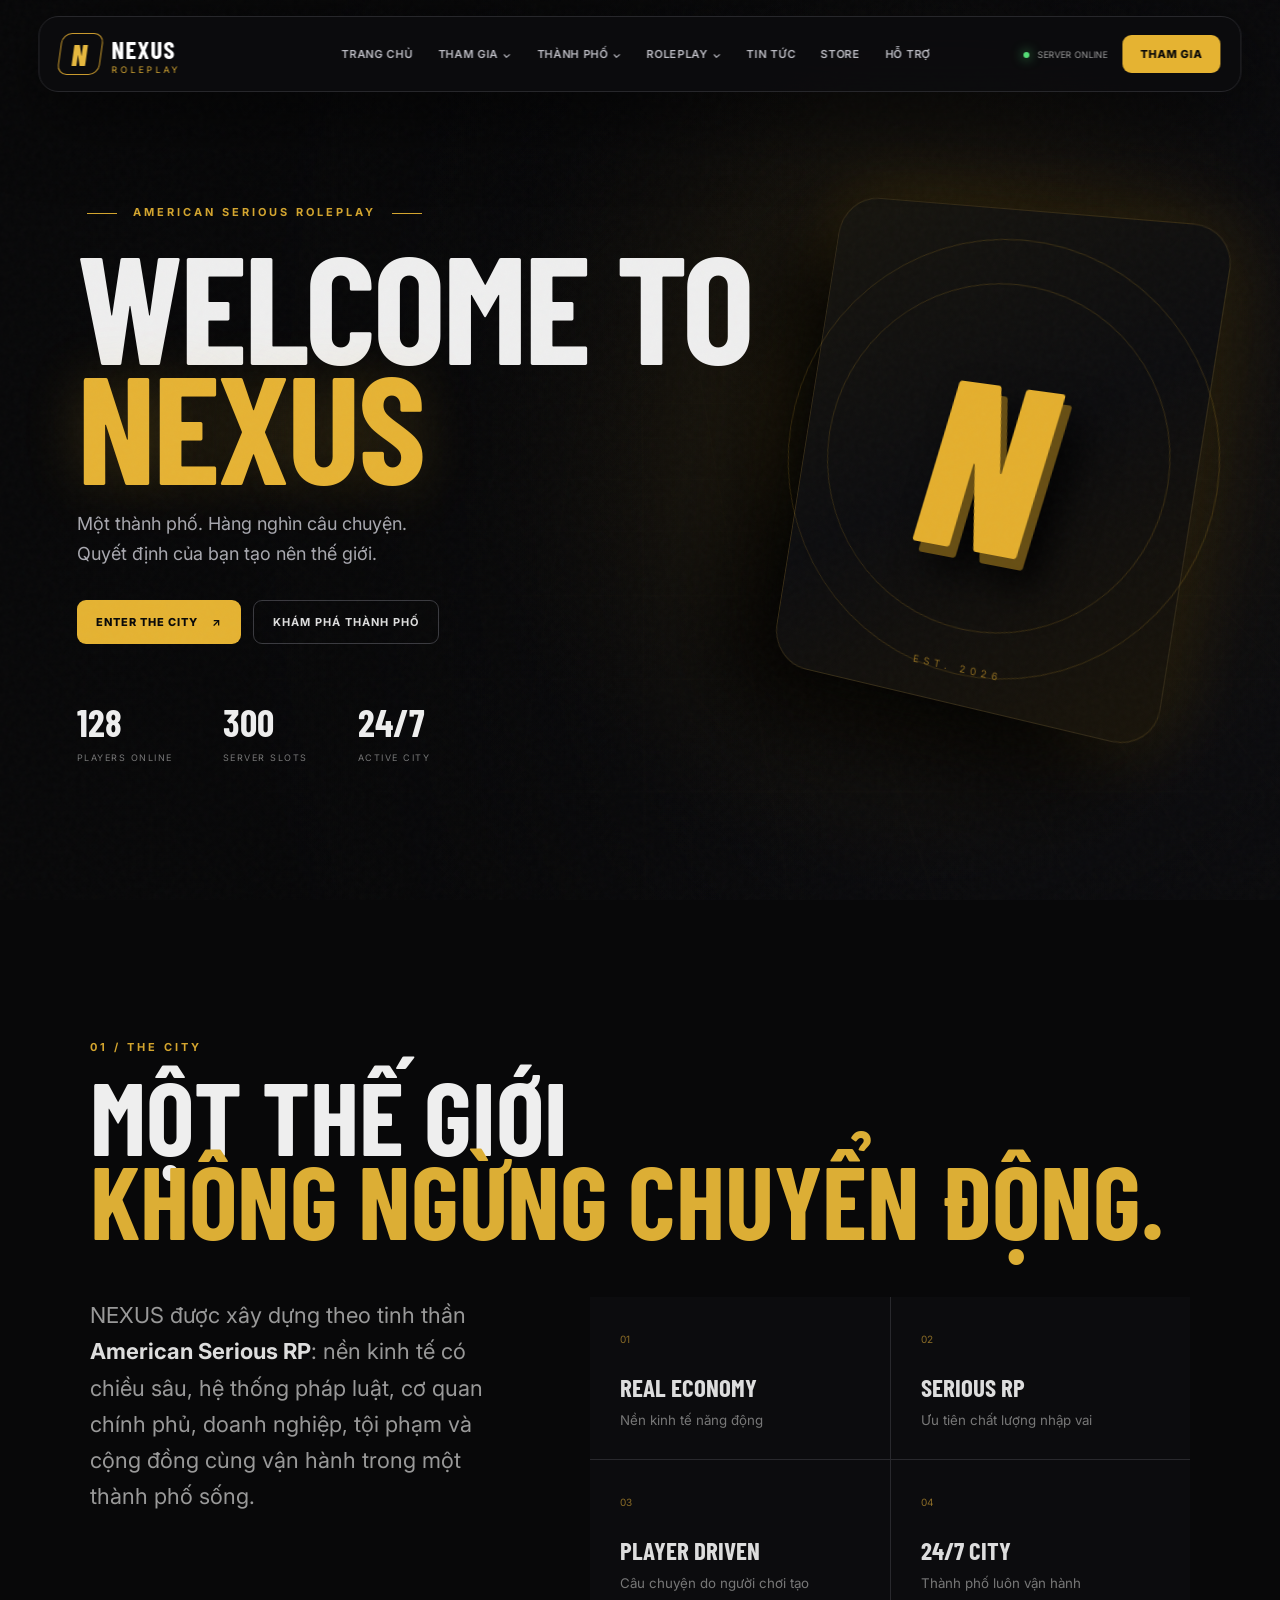
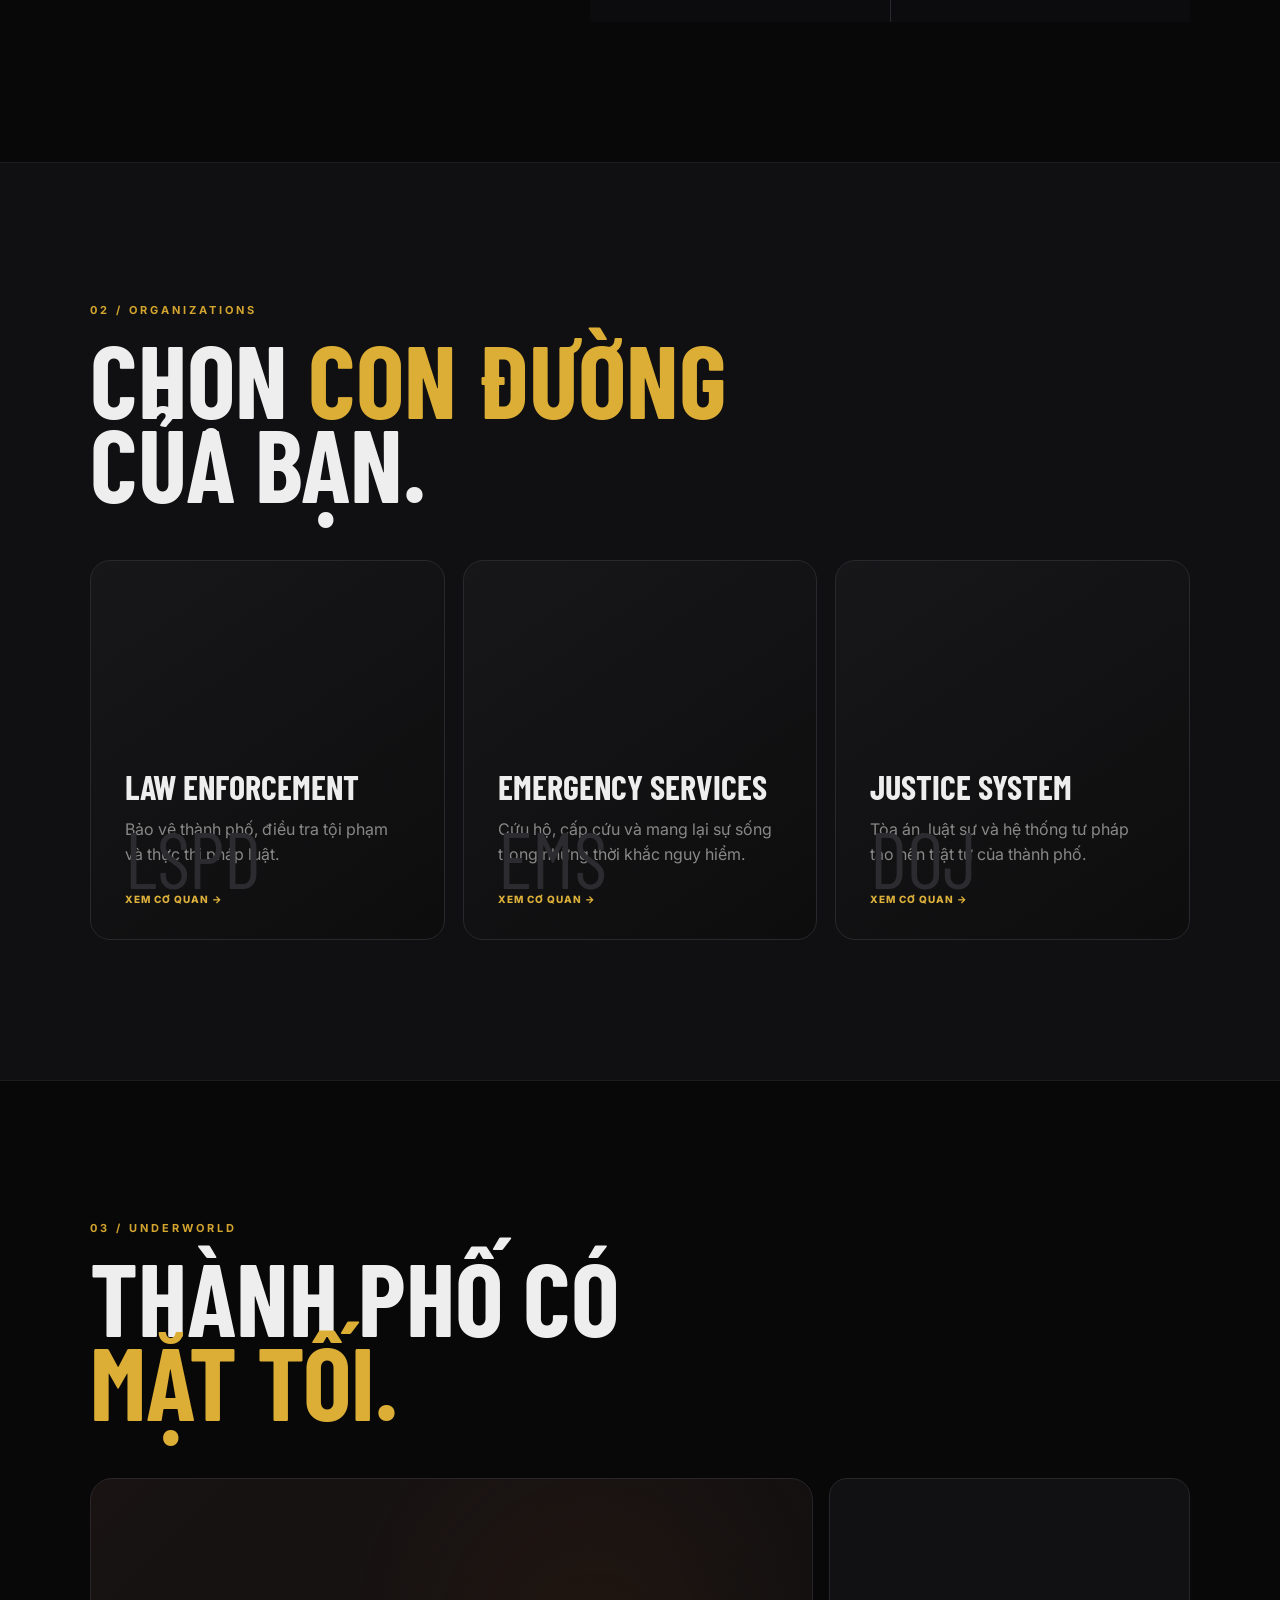
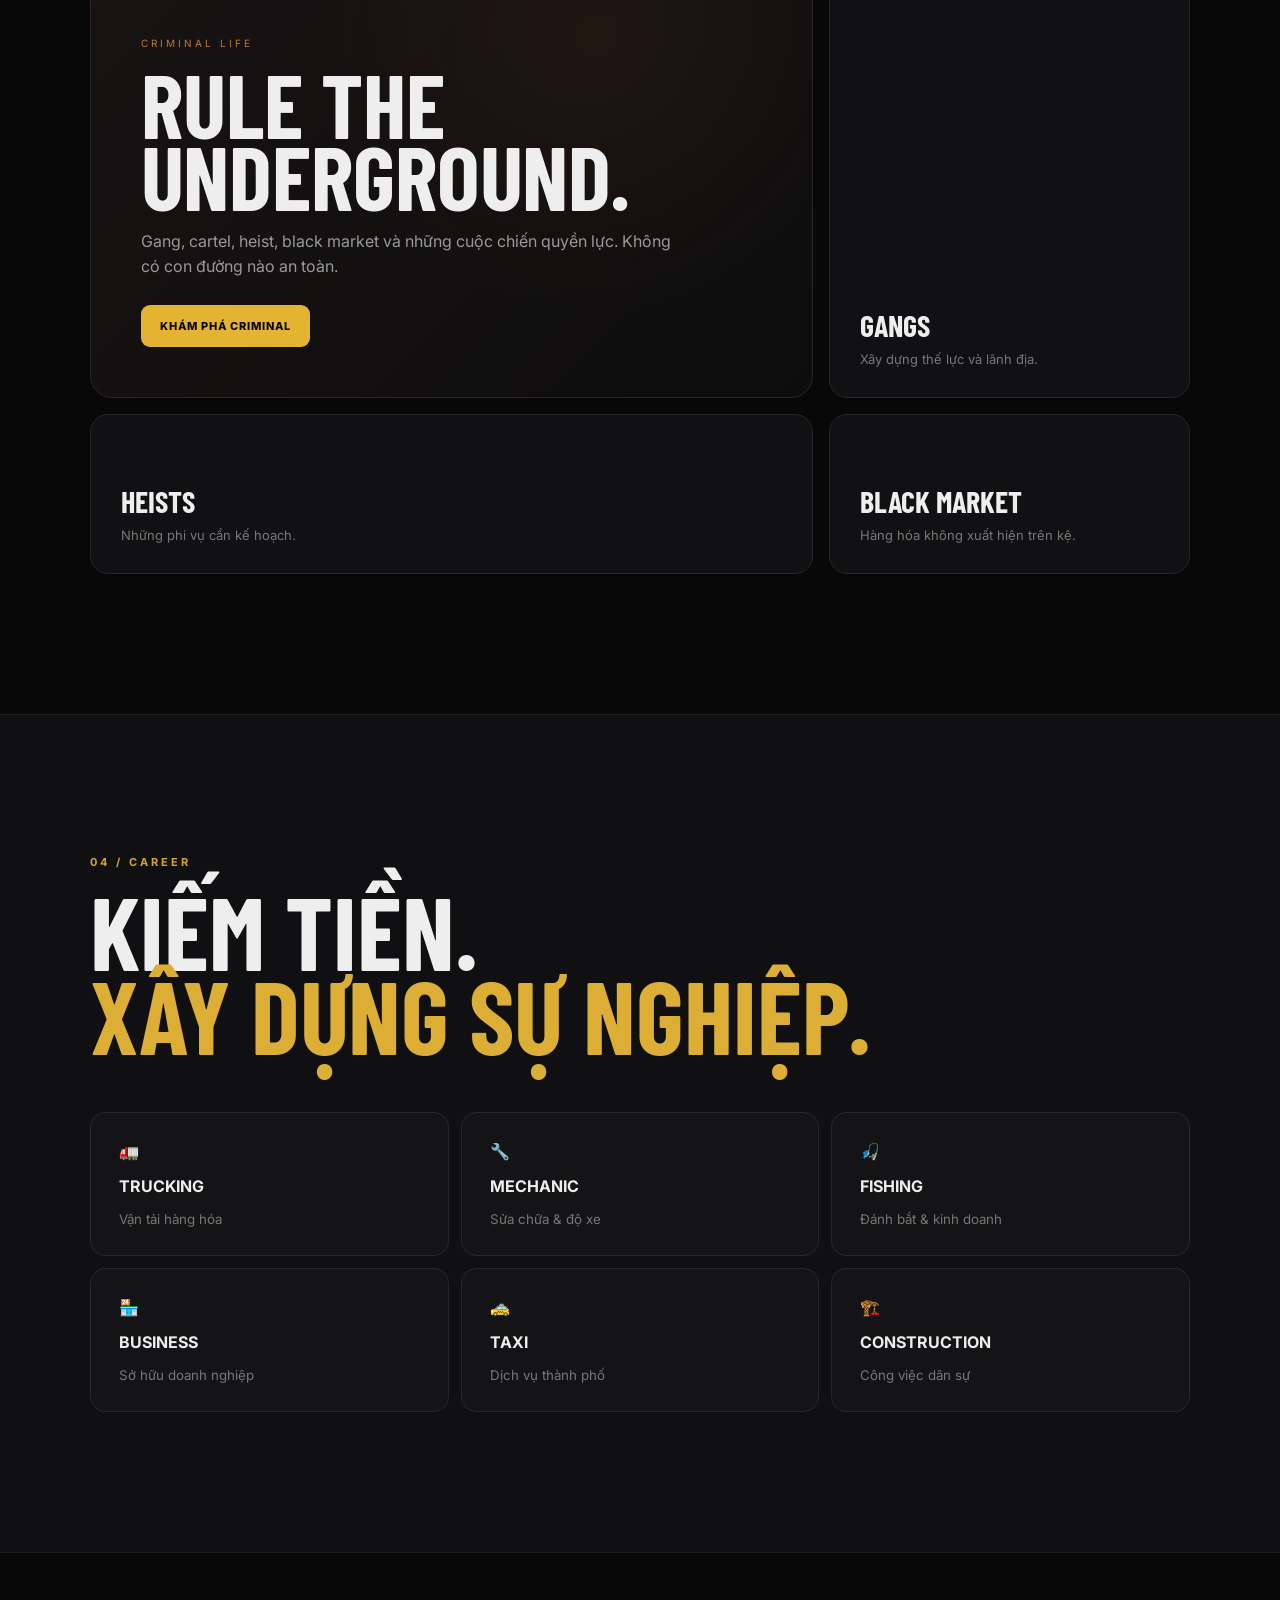
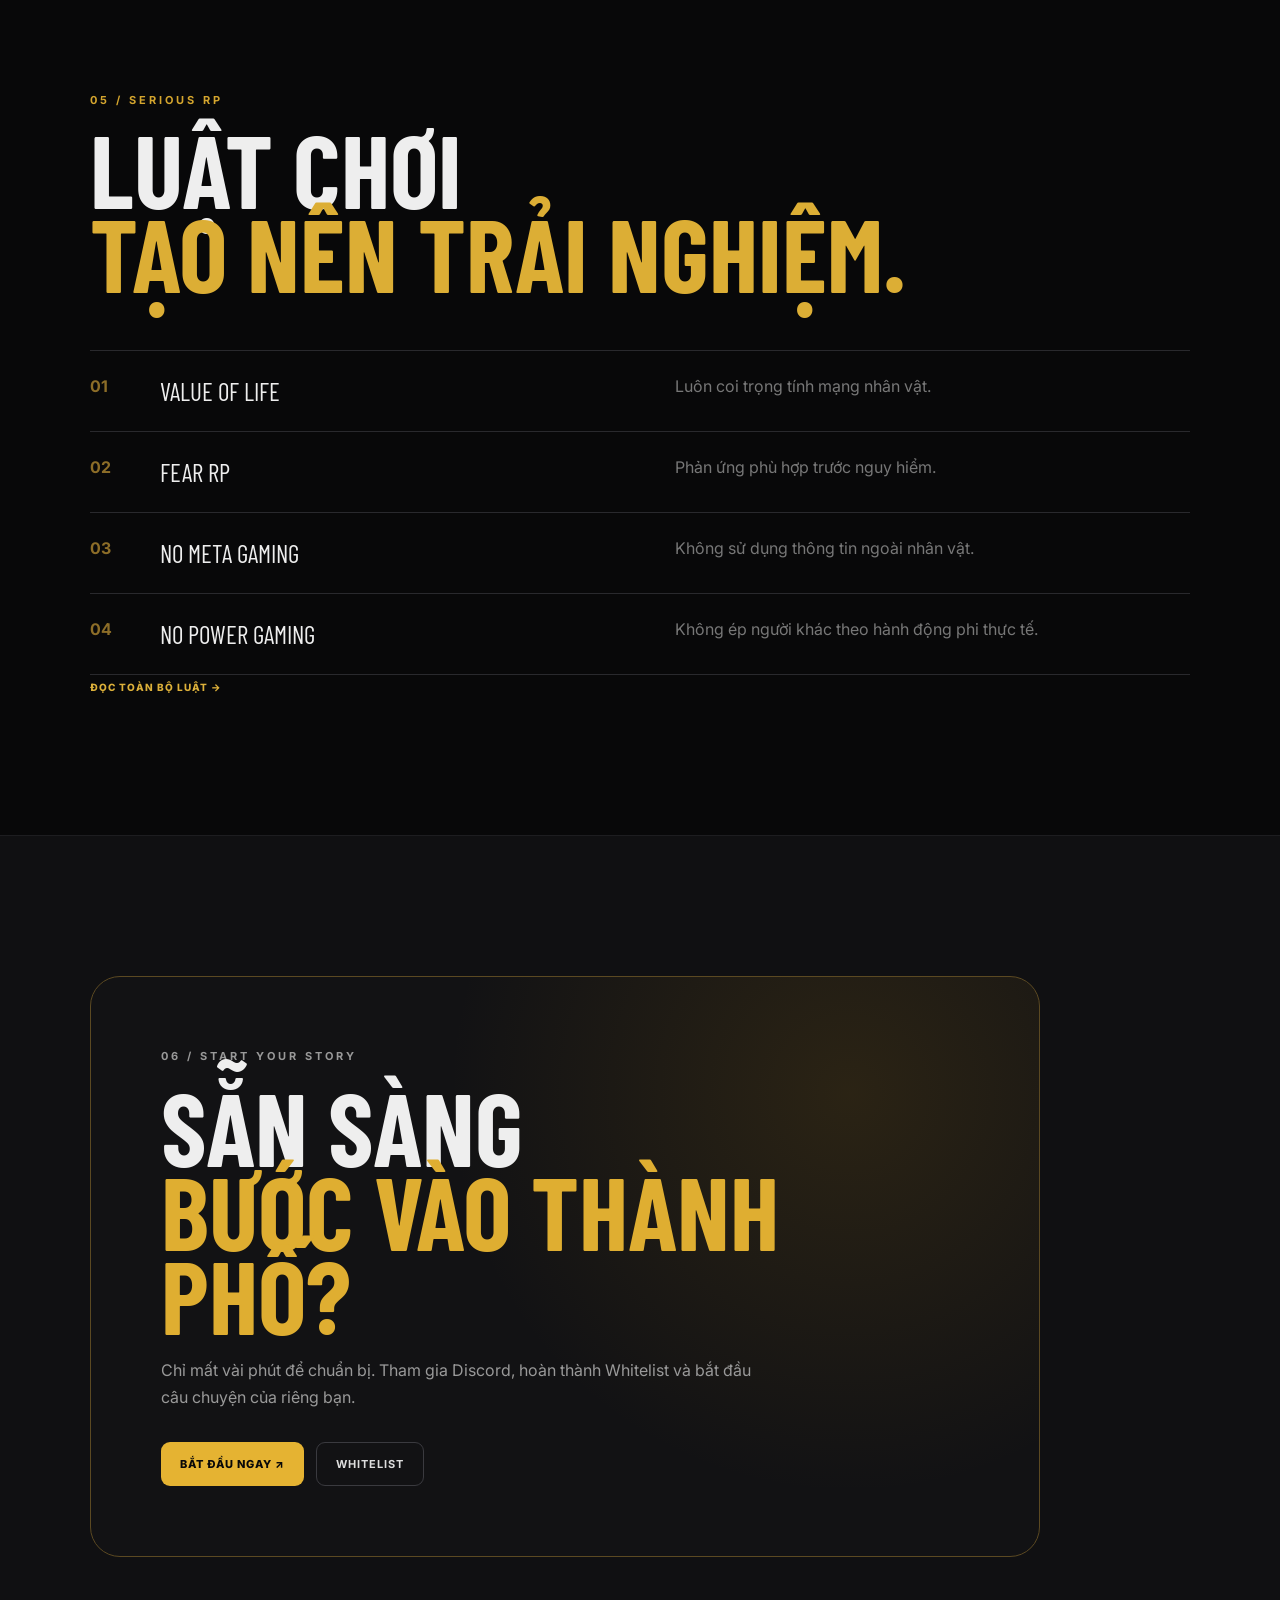
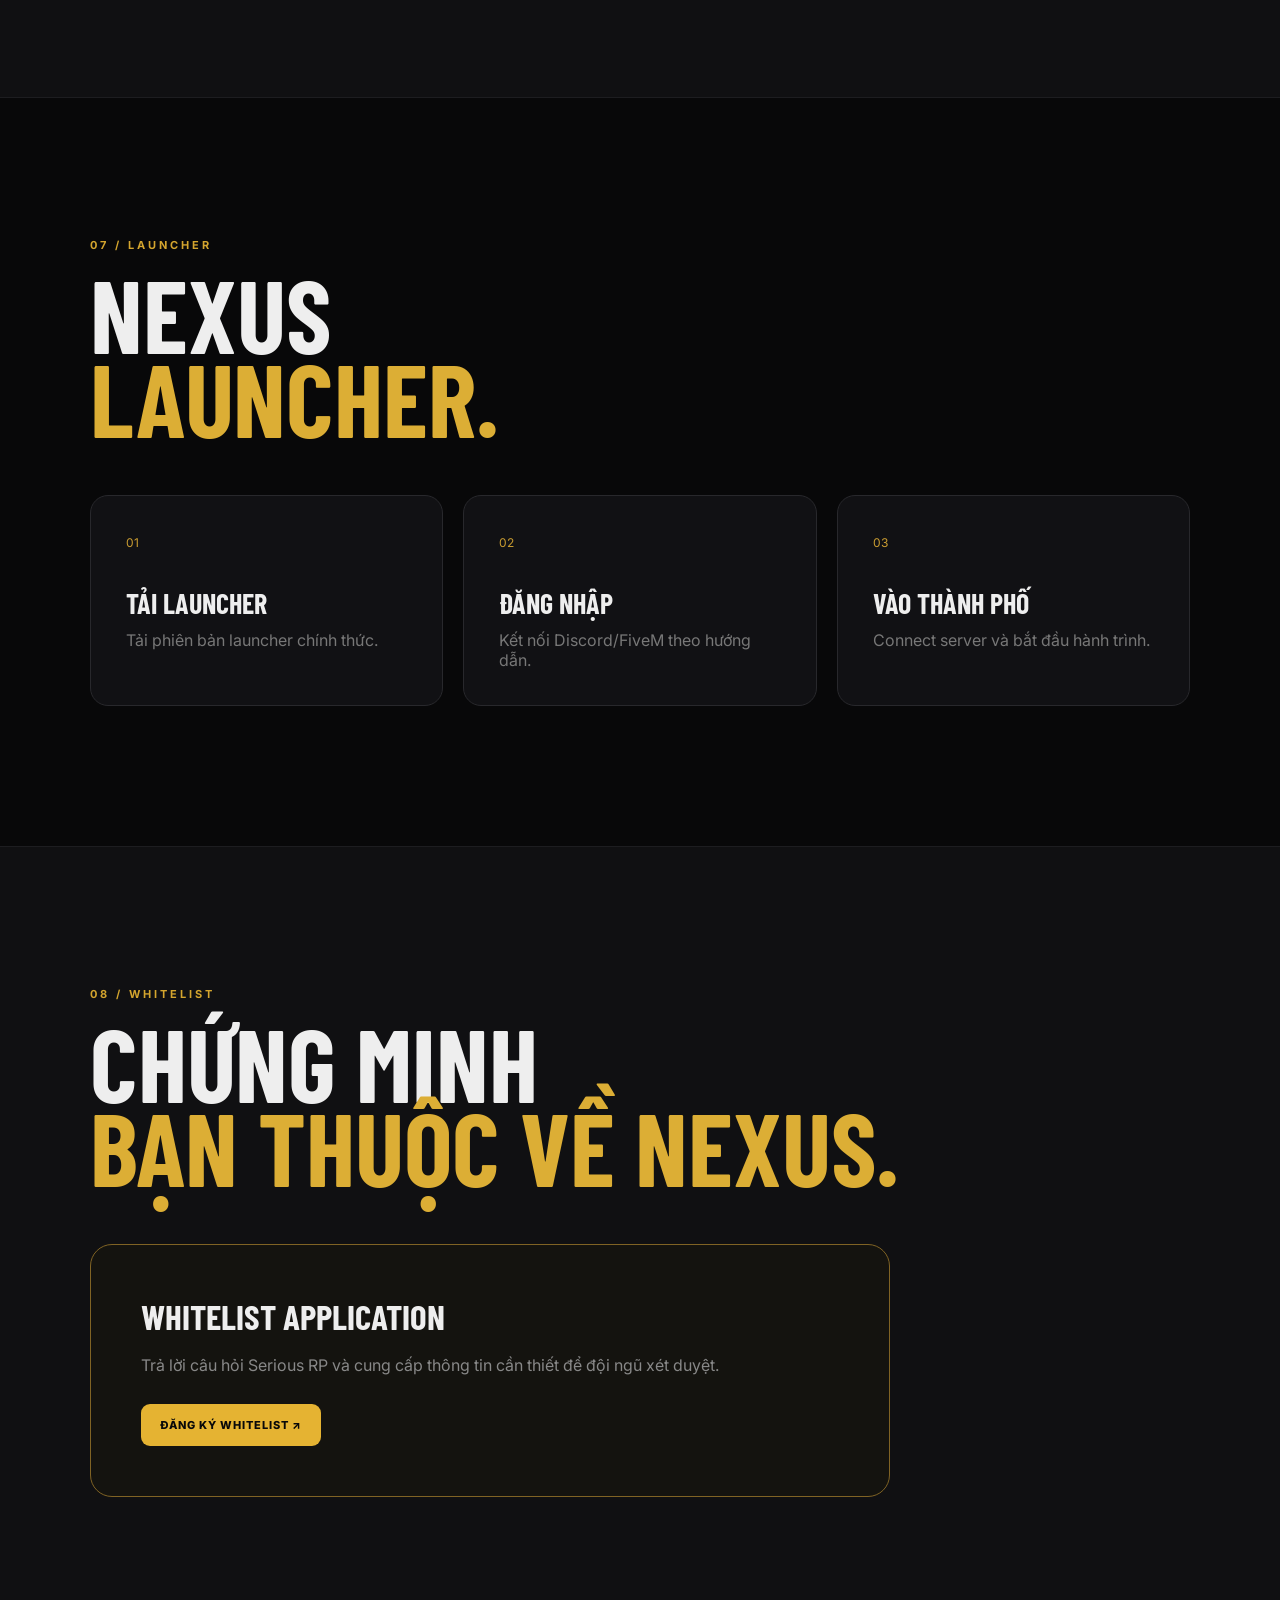
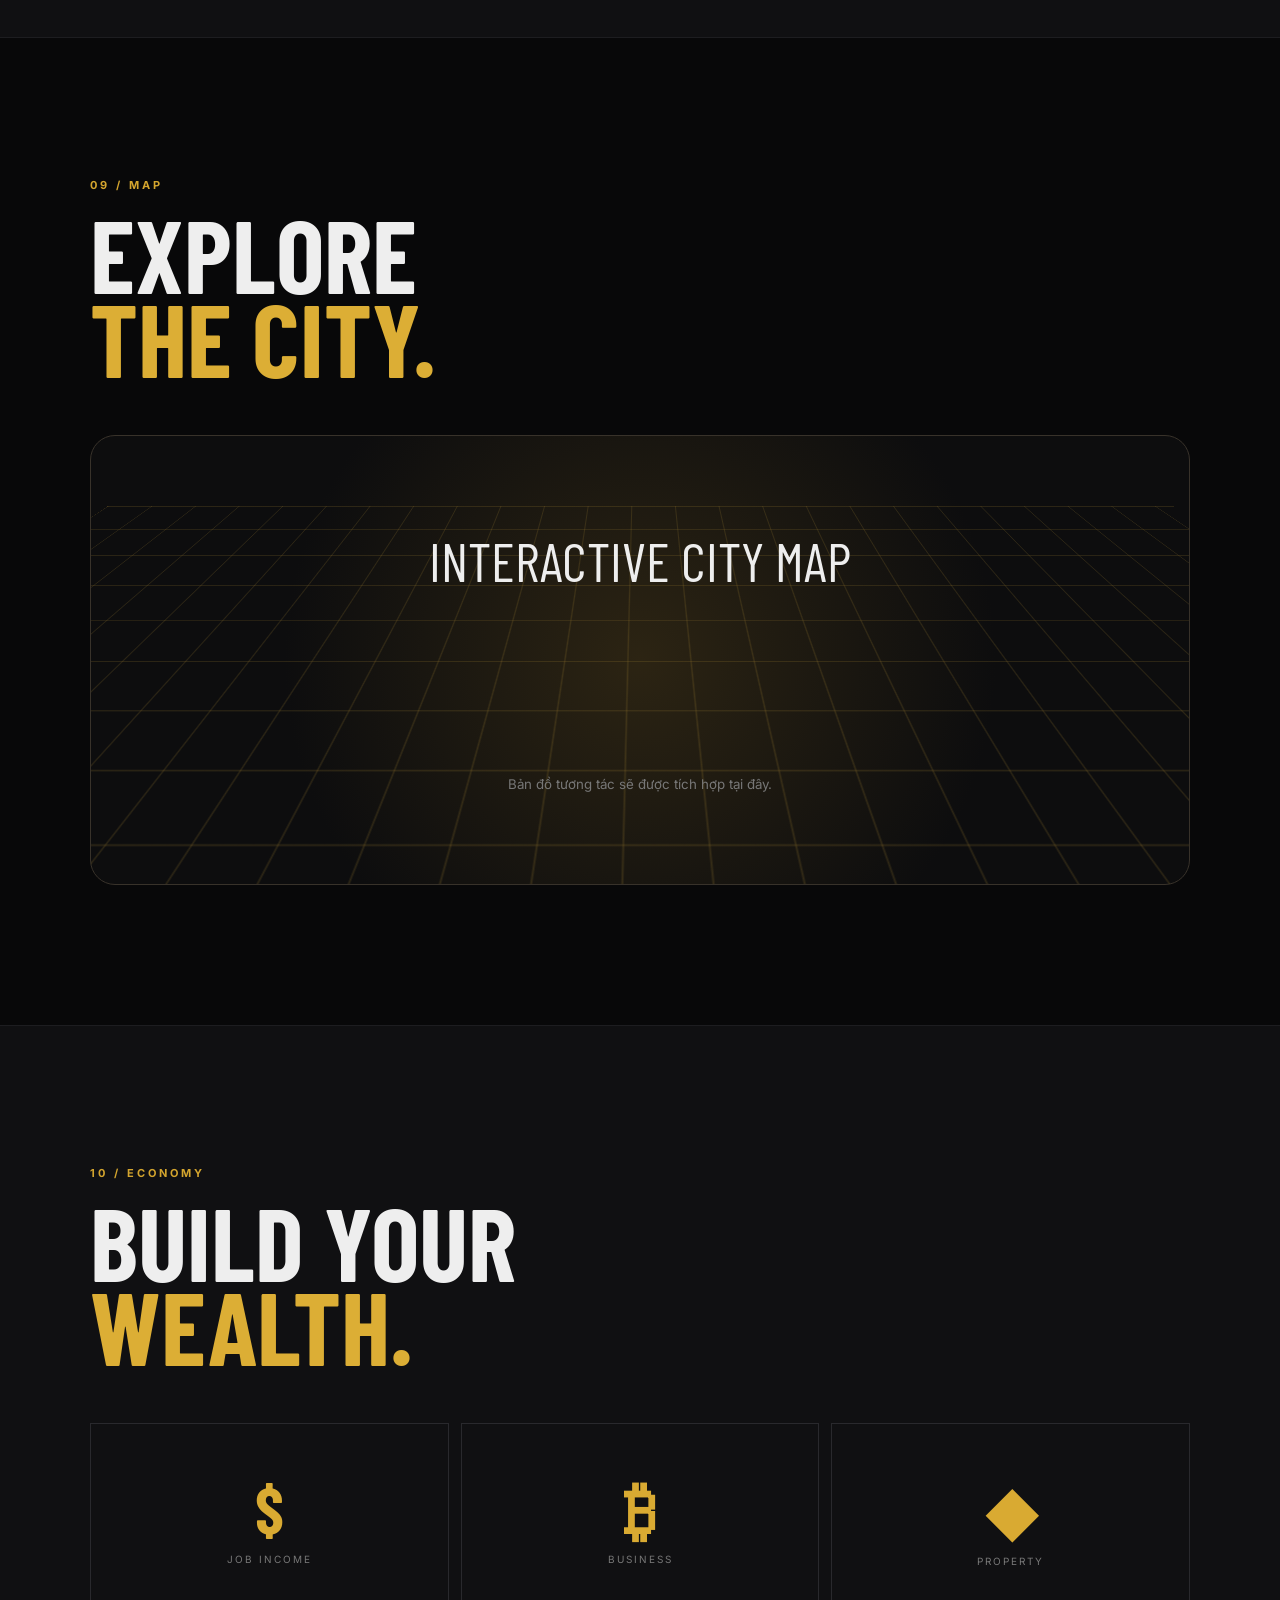
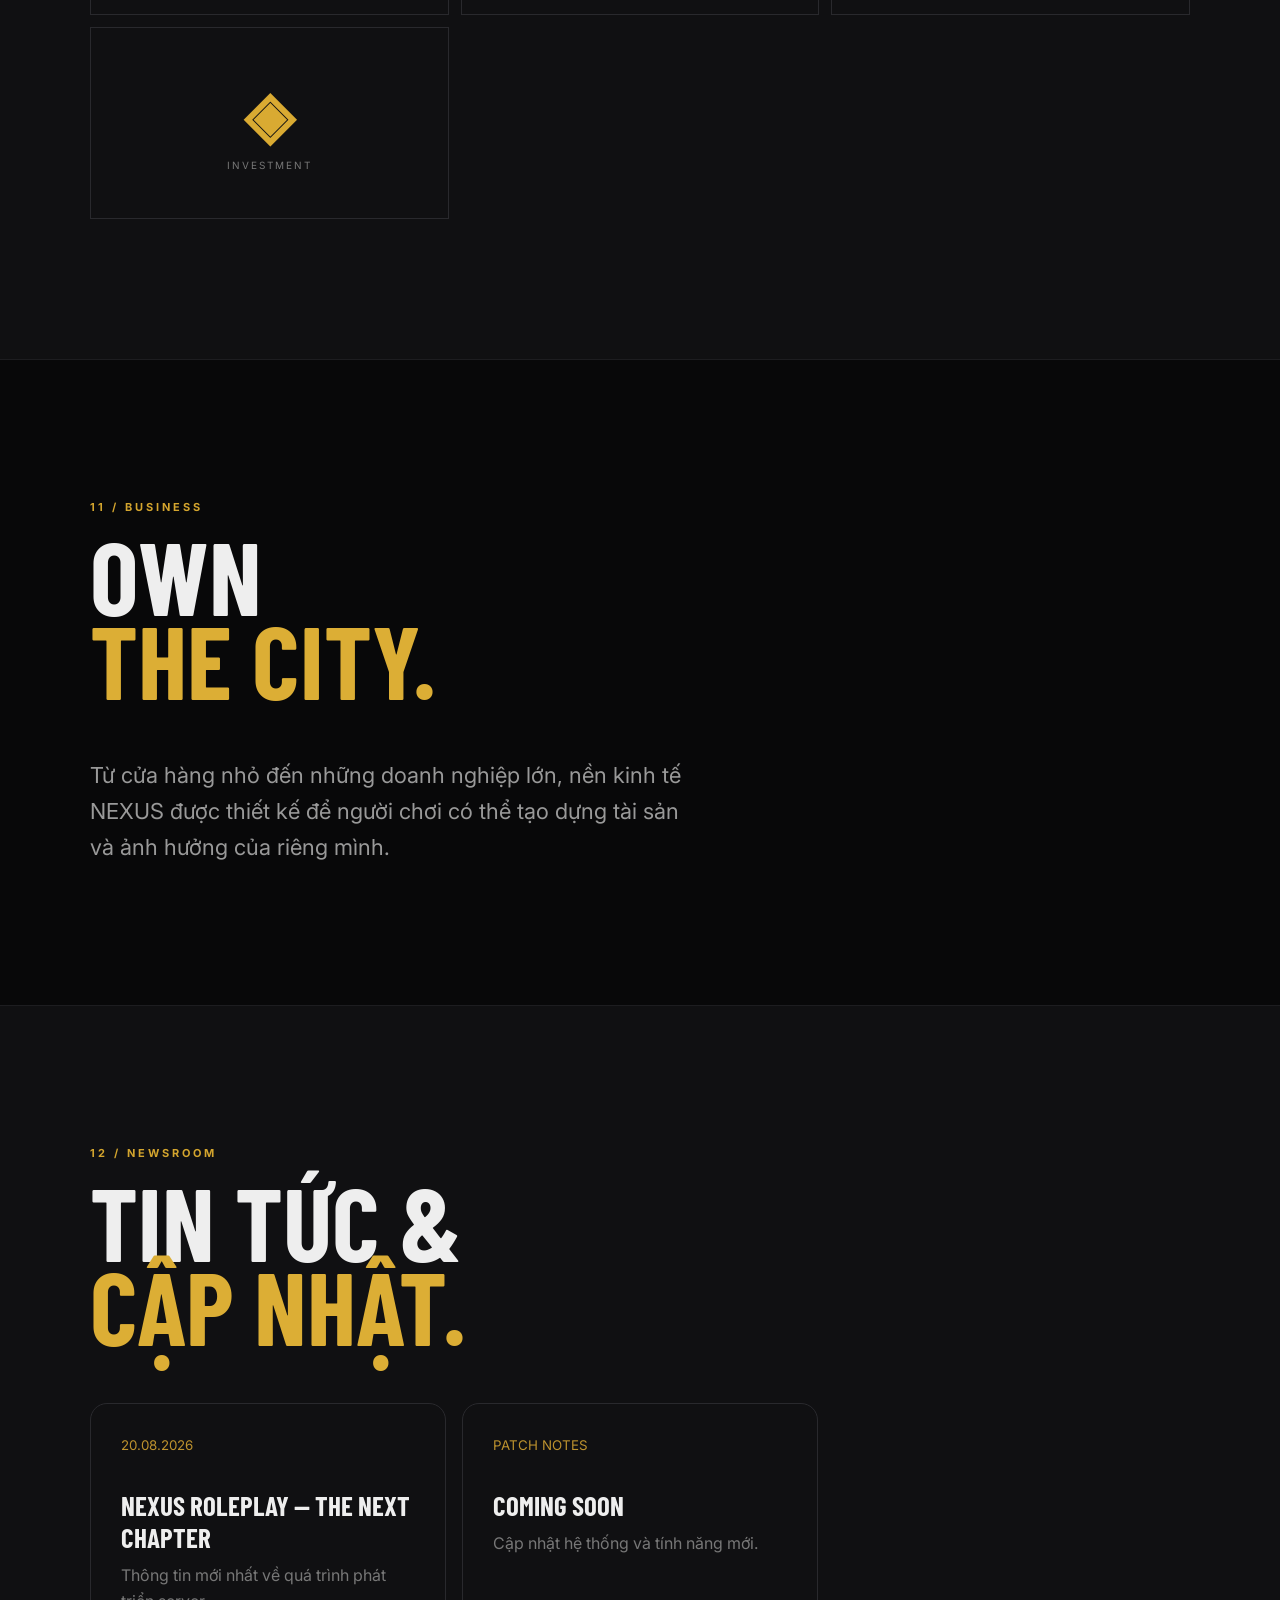
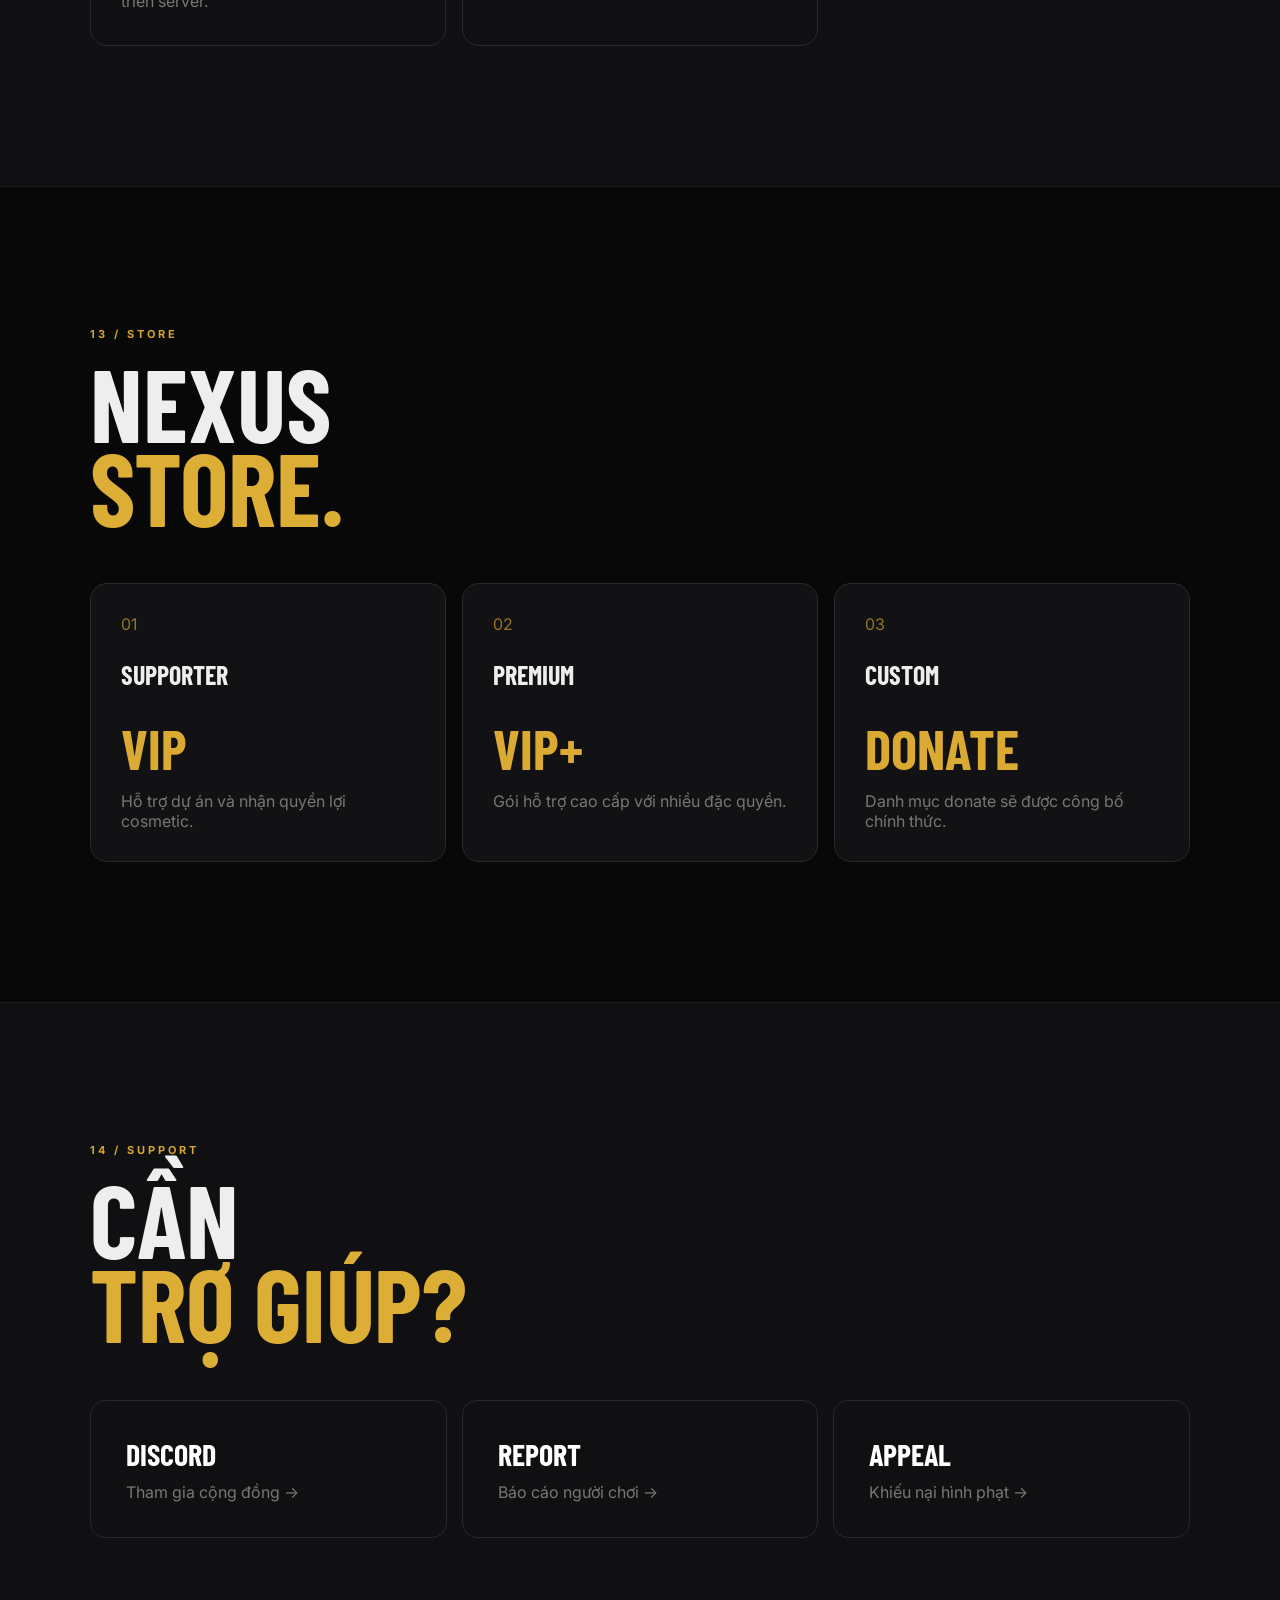
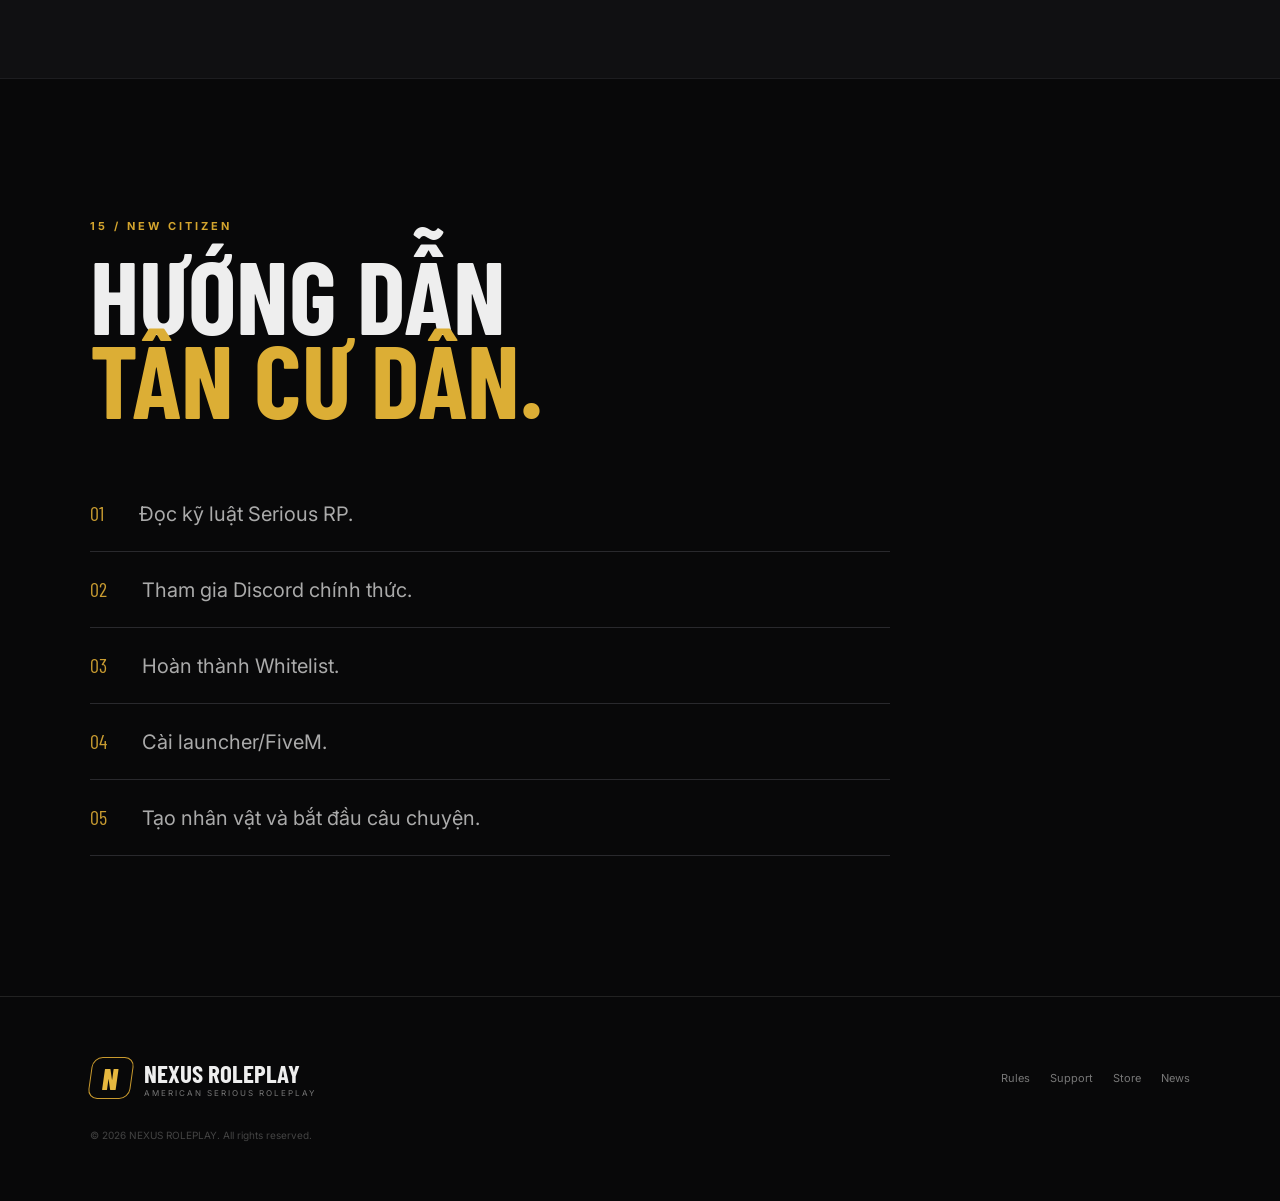
==== index.html @ b4e4bc7d "Add files via upload" ====
<!DOCTYPE html>
<html lang="vi">
<head>
  <meta charset="UTF-8" />
  <meta name="viewport" content="width=device-width, initial-scale=1.0" />
  <meta name="theme-color" content="#090909" />
  <title>NEXUS Roleplay — Serious Roleplay</title>
  <meta name="description" content="NEXUS Roleplay — Premium American Serious RP experience." />
  <link rel="preconnect" href="https://fonts.googleapis.com">
  <link rel="preconnect" href="https://fonts.gstatic.com" crossorigin>
  <link href="https://fonts.googleapis.com/css2?family=Barlow+Condensed:wght@500;600;700;800&family=Inter:wght@400;500;600;700&display=swap" rel="stylesheet">
  <link rel="stylesheet" href="style.css" />
</head>
<body>
  <div class="noise"></div>
  <header class="header" id="header">
    <a class="brand" href="#home" aria-label="NEXUS Roleplay">
      <span class="brand-mark">N</span>
      <span><b>NEXUS</b><small>ROLEPLAY</small></span>
    </a>

    <nav class="desktop-nav">
      <a href="#home">TRANG CHỦ</a>
      <div class="nav-drop">
        <button>THAM GIA <i>⌄</i></button>
        <div class="dropdown">
          <a href="#join">Bắt đầu</a>
          <a href="#launcher">Launcher</a>
          <a href="#whitelist">Whitelist</a>
          <a href="#guide">Hướng dẫn tân cư dân</a>
        </div>
      </div>
      <div class="nav-drop">
        <button>THÀNH PHỐ <i>⌄</i></button>
        <div class="dropdown">
          <a href="#city">Tổng quan</a>
          <a href="#map">Bản đồ</a>
          <a href="#economy">Kinh tế</a>
          <a href="#jobs">Việc làm</a>
          <a href="#business">Doanh nghiệp</a>
        </div>
      </div>
      <div class="nav-drop">
        <button>ROLEPLAY <i>⌄</i></button>
        <div class="dropdown">
          <a href="#rules">Luật RP</a>
          <a href="#departments">Cơ quan</a>
          <a href="#criminal">Criminal</a>
          <a href="#gangs">Gangs</a>
        </div>
      </div>
      <a href="#news">TIN TỨC</a>
      <a href="#store">STORE</a>
      <a href="#support">HỖ TRỢ</a>
    </nav>

    <div class="header-actions">
      <span class="status"><span></span> SERVER ONLINE</span>
      <a class="join-btn" href="#join">THAM GIA</a>
      <button class="hamburger" id="menuBtn" aria-label="Mở menu">☰</button>
    </div>
  </header>

  <aside class="mobile-menu" id="mobileMenu">
    <button class="close" id="closeBtn">×</button>
    <div class="mobile-title">NEXUS <span>ROLEPLAY</span></div>
    <a href="#home">TRANG CHỦ</a>
    <details><summary>THAM GIA</summary>
      <a href="#join">Bắt đầu</a><a href="#launcher">Launcher</a><a href="#whitelist">Whitelist</a><a href="#guide">Hướng dẫn</a>
    </details>
    <details><summary>THÀNH PHỐ</summary>
      <a href="#city">Tổng quan</a><a href="#map">Bản đồ</a><a href="#economy">Kinh tế</a><a href="#jobs">Việc làm</a><a href="#business">Doanh nghiệp</a>
    </details>
    <details><summary>ROLEPLAY</summary>
      <a href="#rules">Luật RP</a><a href="#departments">Cơ quan</a><a href="#criminal">Criminal</a><a href="#gangs">Gangs</a>
    </details>
    <a href="#news">TIN TỨC</a><a href="#store">STORE</a><a href="#support">HỖ TRỢ</a>
    <a class="mobile-cta" href="#join">ENTER THE CITY</a>
  </aside>

  <main>
    <section class="hero" id="home">
      <div class="hero-grid"></div>
      <div class="hero-content">
        <p class="eyebrow"><span></span> AMERICAN SERIOUS ROLEPLAY <span></span></p>
        <h1>WELCOME TO<br><strong>NEXUS</strong></h1>
        <p class="hero-copy">Một thành phố. Hàng nghìn câu chuyện.<br>Quyết định của bạn tạo nên thế giới.</p>
        <div class="hero-buttons">
          <a class="primary" href="#join">ENTER THE CITY <b>↗</b></a>
          <a class="ghost" href="#city">KHÁM PHÁ THÀNH PHỐ</a>
        </div>
        <div class="hero-stats">
          <div><b id="players">128</b><span>PLAYERS ONLINE</span></div>
          <div><b>300</b><span>SERVER SLOTS</span></div>
          <div><b>24/7</b><span>ACTIVE CITY</span></div>
        </div>
      </div>
      <div class="hero-card">
        <div class="ring ring1"></div><div class="ring ring2"></div>
        <div class="nexus-3d">N</div>
        <span>EST. 2026</span>
      </div>
    </section>

    <section class="section intro" id="city">
      <div class="section-head"><p>01 / THE CITY</p><h2>MỘT THẾ GIỚI<br><em>KHÔNG NGỪNG CHUYỂN ĐỘNG.</em></h2></div>
      <div class="intro-grid">
        <p>NEXUS được xây dựng theo tinh thần <b>American Serious RP</b>: nền kinh tế có chiều sâu, hệ thống pháp luật, cơ quan chính phủ, doanh nghiệp, tội phạm và cộng đồng cùng vận hành trong một thành phố sống.</p>
        <div class="feature-grid">
          <article><span>01</span><b>REAL ECONOMY</b><small>Nền kinh tế năng động</small></article>
          <article><span>02</span><b>SERIOUS RP</b><small>Ưu tiên chất lượng nhập vai</small></article>
          <article><span>03</span><b>PLAYER DRIVEN</b><small>Câu chuyện do người chơi tạo</small></article>
          <article><span>04</span><b>24/7 CITY</b><small>Thành phố luôn vận hành</small></article>
        </div>
      </div>
    </section>

    <section class="section dark-section" id="departments">
      <div class="section-head"><p>02 / ORGANIZATIONS</p><h2>CHỌN <em>CON ĐƯỜNG</em><br>CỦA BẠN.</h2></div>
      <div class="cards three">
        <article class="big-card"><span class="card-no">LSPD</span><h3>LAW ENFORCEMENT</h3><p>Bảo vệ thành phố, điều tra tội phạm và thực thi pháp luật.</p><a href="#departments">XEM CƠ QUAN →</a></article>
        <article class="big-card"><span class="card-no">EMS</span><h3>EMERGENCY SERVICES</h3><p>Cứu hộ, cấp cứu và mang lại sự sống trong những thời khắc nguy hiểm.</p><a href="#departments">XEM CƠ QUAN →</a></article>
        <article class="big-card"><span class="card-no">DOJ</span><h3>JUSTICE SYSTEM</h3><p>Tòa án, luật sư và hệ thống tư pháp tạo nên trật tự của thành phố.</p><a href="#departments">XEM CƠ QUAN →</a></article>
      </div>
    </section>

    <section class="section" id="criminal">
      <div class="section-head"><p>03 / UNDERWORLD</p><h2>THÀNH PHỐ CÓ<br><em>MẶT TỐI.</em></h2></div>
      <div class="crime-grid">
        <div class="crime-main"><span>CRIMINAL LIFE</span><h3>RULE THE<br>UNDERGROUND.</h3><p>Gang, cartel, heist, black market và những cuộc chiến quyền lực. Không có con đường nào an toàn.</p><a class="primary" href="#gangs">KHÁM PHÁ CRIMINAL</a></div>
        <div class="crime-side"><b>GANGS</b><p>Xây dựng thế lực và lãnh địa.</p></div>
        <div class="crime-side"><b>HEISTS</b><p>Những phi vụ cần kế hoạch.</p></div>
        <div class="crime-side"><b>BLACK MARKET</b><p>Hàng hóa không xuất hiện trên kệ.</p></div>
      </div>
    </section>

    <section class="section dark-section" id="jobs">
      <div class="section-head"><p>04 / CAREER</p><h2>KIẾM TIỀN.<br><em>XÂY DỰNG SỰ NGHIỆP.</em></h2></div>
      <div class="job-grid">
        <div>🚛 <b>TRUCKING</b><small>Vận tải hàng hóa</small></div>
        <div>🔧 <b>MECHANIC</b><small>Sửa chữa & độ xe</small></div>
        <div>🎣 <b>FISHING</b><small>Đánh bắt & kinh doanh</small></div>
        <div>🏪 <b>BUSINESS</b><small>Sở hữu doanh nghiệp</small></div>
        <div>🚕 <b>TAXI</b><small>Dịch vụ thành phố</small></div>
        <div>🏗️ <b>CONSTRUCTION</b><small>Công việc dân sự</small></div>
      </div>
    </section>

    <section class="section" id="rules">
      <div class="section-head"><p>05 / SERIOUS RP</p><h2>LUẬT CHƠI<br><em>TẠO NÊN TRẢI NGHIỆM.</em></h2></div>
      <div class="rule-list">
        <div><b>01</b><span>VALUE OF LIFE</span><p>Luôn coi trọng tính mạng nhân vật.</p></div>
        <div><b>02</b><span>FEAR RP</span><p>Phản ứng phù hợp trước nguy hiểm.</p></div>
        <div><b>03</b><span>NO META GAMING</span><p>Không sử dụng thông tin ngoài nhân vật.</p></div>
        <div><b>04</b><span>NO POWER GAMING</span><p>Không ép người khác theo hành động phi thực tế.</p></div>
      </div>
      <a class="text-link" href="#guide">ĐỌC TOÀN BỘ LUẬT →</a>
    </section>

    <section class="section dark-section" id="join">
      <div class="join-panel">
        <p class="eyebrow">06 / START YOUR STORY</p>
        <h2>SẴN SÀNG<br><em>BƯỚC VÀO THÀNH PHỐ?</em></h2>
        <p>Chỉ mất vài phút để chuẩn bị. Tham gia Discord, hoàn thành Whitelist và bắt đầu câu chuyện của riêng bạn.</p>
        <div class="hero-buttons"><a class="primary" href="#launcher">BẮT ĐẦU NGAY ↗</a><a class="ghost" href="#whitelist">WHITELIST</a></div>
      </div>
    </section>

    <section class="section" id="launcher">
      <div class="section-head"><p>07 / LAUNCHER</p><h2>NEXUS<br><em>LAUNCHER.</em></h2></div>
      <div class="steps">
        <div><i>01</i><b>TẢI LAUNCHER</b><p>Tải phiên bản launcher chính thức.</p></div>
        <div><i>02</i><b>ĐĂNG NHẬP</b><p>Kết nối Discord/FiveM theo hướng dẫn.</p></div>
        <div><i>03</i><b>VÀO THÀNH PHỐ</b><p>Connect server và bắt đầu hành trình.</p></div>
      </div>
    </section>

    <section class="section dark-section" id="whitelist">
      <div class="section-head"><p>08 / WHITELIST</p><h2>CHỨNG MINH<br><em>BẠN THUỘC VỀ NEXUS.</em></h2></div>
      <div class="wl-box"><b>WHITELIST APPLICATION</b><p>Trả lời câu hỏi Serious RP và cung cấp thông tin cần thiết để đội ngũ xét duyệt.</p><a class="primary" href="https://discord.gg/nexusroleplayyy" target="_blank">ĐĂNG KÝ WHITELIST ↗</a></div>
    </section>

    <section class="section" id="map">
      <div class="section-head"><p>09 / MAP</p><h2>EXPLORE<br><em>THE CITY.</em></h2></div>
      <div class="map-placeholder"><span>INTERACTIVE CITY MAP</span><small>Bản đồ tương tác sẽ được tích hợp tại đây.</small></div>
    </section>

    <section class="section dark-section" id="economy">
      <div class="section-head"><p>10 / ECONOMY</p><h2>BUILD YOUR<br><em>WEALTH.</em></h2></div>
      <div class="economy-grid"><div><b>$</b><span>JOB INCOME</span></div><div><b>₿</b><span>BUSINESS</span></div><div><b>◆</b><span>PROPERTY</span></div><div><b>◈</b><span>INVESTMENT</span></div></div>
    </section>

    <section class="section" id="business">
      <div class="section-head"><p>11 / BUSINESS</p><h2>OWN<br><em>THE CITY.</em></h2></div>
      <p class="wide-copy">Từ cửa hàng nhỏ đến những doanh nghiệp lớn, nền kinh tế NEXUS được thiết kế để người chơi có thể tạo dựng tài sản và ảnh hưởng của riêng mình.</p>
    </section>

    <section class="section dark-section" id="news">
      <div class="section-head"><p>12 / NEWSROOM</p><h2>TIN TỨC &<br><em>CẬP NHẬT.</em></h2></div>
      <div class="news-grid"><article><small>20.08.2026</small><h3>NEXUS ROLEPLAY — THE NEXT CHAPTER</h3><p>Thông tin mới nhất về quá trình phát triển server.</p></article><article><small>PATCH NOTES</small><h3>COMING SOON</h3><p>Cập nhật hệ thống và tính năng mới.</p></article></div>
    </section>

    <section class="section" id="store">
      <div class="section-head"><p>13 / STORE</p><h2>NEXUS<br><em>STORE.</em></h2></div>
      <div class="store-grid"><article><span>01</span><b>SUPPORTER</b><strong>VIP</strong><p>Hỗ trợ dự án và nhận quyền lợi cosmetic.</p></article><article><span>02</span><b>PREMIUM</b><strong>VIP+</strong><p>Gói hỗ trợ cao cấp với nhiều đặc quyền.</p></article><article><span>03</span><b>CUSTOM</b><strong>DONATE</strong><p>Danh mục donate sẽ được công bố chính thức.</p></article></div>
    </section>

    <section class="section dark-section" id="support">
      <div class="section-head"><p>14 / SUPPORT</p><h2>CẦN<br><em>TRỢ GIÚP?</em></h2></div>
      <div class="support-grid"><a href="https://discord.gg/nexusroleplayyy" target="_blank"><b>DISCORD</b><span>Tham gia cộng đồng →</span></a><a href="#support"><b>REPORT</b><span>Báo cáo người chơi →</span></a><a href="#support"><b>APPEAL</b><span>Khiếu nại hình phạt →</span></a></div>
    </section>

    <section class="section guide" id="guide">
      <div class="section-head"><p>15 / NEW CITIZEN</p><h2>HƯỚNG DẪN<br><em>TÂN CƯ DÂN.</em></h2></div>
      <ol><li>Đọc kỹ luật Serious RP.</li><li>Tham gia Discord chính thức.</li><li>Hoàn thành Whitelist.</li><li>Cài launcher/FiveM.</li><li>Tạo nhân vật và bắt đầu câu chuyện.</li></ol>
    </section>
  </main>

  <footer>
    <div class="footer-brand"><span class="brand-mark">N</span><div><b>NEXUS ROLEPLAY</b><small>AMERICAN SERIOUS ROLEPLAY</small></div></div>
    <div class="footer-links"><a href="#rules">Rules</a><a href="#support">Support</a><a href="#store">Store</a><a href="#news">News</a></div>
    <p>© 2026 NEXUS ROLEPLAY. All rights reserved.</p>
  </footer>

  <script src="script.js"></script>
</body>
</html>
---- style.css ----
*{box-sizing:border-box;margin:0;padding:0}html{scroll-behavior:smooth}body{background:#080809;color:#eee;font-family:Inter,Arial,sans-serif;overflow-x:hidden}.noise{position:fixed;inset:0;pointer-events:none;z-index:99;opacity:.035;background-image:url("data:image/svg+xml,%3Csvg viewBox='0 0 180 180' xmlns='http://www.w3.org/2000/svg'%3E%3Cfilter id='n'%3E%3CfeTurbulence type='fractalNoise' baseFrequency='.9' numOctaves='3' stitchTiles='stitch'/%3E%3C/filter%3E%3Crect width='100%25' height='100%25' filter='url(%23n)' opacity='.7'/%3E%3C/svg%3E")}.header{position:fixed;top:16px;left:50%;transform:translateX(-50%);width:min(1420px,94%);height:76px;z-index:100;border:1px solid #27272b;border-radius:20px;background:rgba(12,12,14,.86);backdrop-filter:blur(18px);display:flex;align-items:center;padding:0 20px;gap:28px;box-shadow:0 20px 80px #0008}.brand{display:flex;align-items:center;gap:10px;color:#fff;text-decoration:none;min-width:190px}.brand-mark{width:42px;height:42px;display:grid;place-items:center;border:1px solid #c99a2e;border-radius:10px;color:#e6b83f;font-family:'Barlow Condensed';font-size:30px;font-weight:800;transform:skew(-8deg)}.brand b,.brand small{display:block}.brand b{font-family:'Barlow Condensed';font-size:25px;letter-spacing:1px}.brand small{font-size:9px;letter-spacing:3px;color:#d9aa35}.desktop-nav{display:flex;align-items:center;justify-content:center;gap:5px;flex:1}.desktop-nav>a,.nav-drop button{color:#bdbdc4;background:none;border:0;padding:15px 10px;font:600 11px Inter;letter-spacing:.7px;text-decoration:none;cursor:pointer}.desktop-nav>a:hover,.nav-drop button:hover{color:#eab63c}.nav-drop{position:relative}.dropdown{display:none;position:absolute;top:48px;left:-10px;width:210px;background:#121215;border:1px solid #29292e;border-radius:14px;padding:8px;box-shadow:0 25px 70px #000}.nav-drop:hover .dropdown{display:block}.dropdown a{display:block;padding:11px 12px;color:#aaa;text-decoration:none;font-size:12px;border-radius:8px}.dropdown a:hover{background:#1d1d21;color:#eab63c}.status{font-size:9px;color:#999;white-space:nowrap}.status span{display:inline-block;width:6px;height:6px;background:#55db76;border-radius:50%;margin-right:5px;box-shadow:0 0 12px #55db76}.join-btn,.primary{display:inline-flex;align-items:center;justify-content:center;gap:14px;background:#e5b332;color:#090909;text-decoration:none;font-weight:800;font-size:11px;letter-spacing:1px;border-radius:9px;padding:14px 19px}.join-btn{padding:12px 18px}.header-actions{display:flex;align-items:center;gap:15px}.hamburger{display:none;background:none;border:0;color:#fff;font-size:28px}.hero{min-height:900px;position:relative;display:flex;align-items:center;padding:150px 6% 80px;overflow:hidden;background:radial-gradient(circle at 72% 48%,#5e4813 0,#211b0d 18%,transparent 44%),linear-gradient(110deg,#080809 25%,#101014 100%)}.hero:after{content:"";position:absolute;inset:0;background:linear-gradient(90deg,#080809 0%,transparent 65%),radial-gradient(circle at 70% 50%,transparent 0,#08080999 55%,#080809 100%);pointer-events:none}.hero-grid{position:absolute;inset:-10%;opacity:.15;background-image:linear-gradient(#9a772222 1px,transparent 1px),linear-gradient(90deg,#9a772222 1px,transparent 1px);background-size:70px 70px;transform:perspective(600px) rotateX(55deg) translateY(35%);transform-origin:center}.hero-content{position:relative;z-index:2;max-width:760px}.eyebrow,.section-head p{color:#d4a52e;font-size:11px;font-weight:700;letter-spacing:3px}.eyebrow span{display:inline-block;width:30px;height:1px;background:#d4a52e;vertical-align:middle;margin:0 10px}.hero h1{font-family:'Barlow Condensed';font-size:clamp(78px,12vw,180px);line-height:.78;margin:25px 0;letter-spacing:-3px}.hero h1 strong{color:#e6b334;text-shadow:0 0 60px #e6b33433}.hero-copy{font-size:18px;line-height:1.7;color:#a8a8af}.hero-buttons{display:flex;gap:12px;flex-wrap:wrap;margin-top:30px}.ghost{display:inline-flex;align-items:center;justify-content:center;border:1px solid #3a3a3f;color:#ddd;text-decoration:none;padding:14px 19px;border-radius:9px;font-size:11px;font-weight:700;letter-spacing:1px}.hero-stats{display:flex;gap:50px;margin-top:55px}.hero-stats b{font-family:'Barlow Condensed';font-size:38px;display:block}.hero-stats span{font-size:9px;letter-spacing:1.5px;color:#777}.hero-card{position:absolute;right:7%;top:23%;width:400px;height:500px;border:1px solid #8f712d44;border-radius:40px;transform:rotate(9deg) perspective(700px) rotateY(-12deg);background:linear-gradient(145deg,#17150f,#0d0d0f 50%,#19140a);box-shadow:-50px 50px 100px #000,0 0 80px #bd8b1530;display:grid;place-items:center;z-index:1}.nexus-3d{font-family:'Barlow Condensed';font-weight:800;font-size:240px;color:#e4af2e;text-shadow:10px 10px 0 #674e14,25px 25px 40px #000;transform:skew(-8deg)}.hero-card span{position:absolute;bottom:30px;letter-spacing:5px;color:#8d6b20;font-size:10px}.ring{position:absolute;border:1px solid #d4a52e33;border-radius:50%}.ring1{width:350px;height:350px}.ring2{width:440px;height:440px}.section{padding:140px 7%;position:relative}.dark-section{background:#101012;border-top:1px solid #1d1d20;border-bottom:1px solid #1d1d20}.section-head{margin-bottom:55px}.section-head h2{font-family:'Barlow Condensed';font-size:clamp(55px,8vw,110px);line-height:.82;margin-top:20px}.section-head em{font-style:normal;color:#dcae35}.intro-grid{display:grid;grid-template-columns:.8fr 1.2fr;gap:100px}.intro-grid>p,.wide-copy{font-size:22px;line-height:1.65;color:#999;max-width:600px}.intro-grid b{color:#ddd}.feature-grid{display:grid;grid-template-columns:1fr 1fr;gap:1px;background:#29292d}.feature-grid article{background:#0c0c0e;padding:30px;min-height:150px}.feature-grid span{color:#8b6c27;font-size:10px}.feature-grid b{display:block;margin:25px 0 7px;font-family:'Barlow Condensed';font-size:25px}.feature-grid small{color:#777}.cards.three{display:grid;grid-template-columns:repeat(3,1fr);gap:18px}.big-card{min-height:380px;padding:34px;border:1px solid #28282d;border-radius:20px;background:linear-gradient(145deg,#171719,#0d0d0e);display:flex;flex-direction:column;justify-content:flex-end;transition:.35s}.big-card:hover{transform:translateY(-10px);border-color:#9b7828;box-shadow:0 25px 70px #000}.card-no{position:absolute;margin-top:-280px;color:#2c2c30;font-family:'Barlow Condensed';font-size:80px}.big-card h3{font-family:'Barlow Condensed';font-size:34px}.big-card p{color:#888;line-height:1.6;margin:10px 0 25px}.big-card a,.text-link{color:#dcb03a;font-size:10px;font-weight:800;text-decoration:none;letter-spacing:1px}.crime-grid{display:grid;grid-template-columns:2fr 1fr;gap:16px}.crime-main{min-height:520px;padding:50px;border-radius:22px;background:radial-gradient(circle at 70% 30%,#522f1233,transparent 45%),linear-gradient(135deg,#191313,#0d0d0e);border:1px solid #29252a;display:flex;flex-direction:column;justify-content:flex-end}.crime-main span{color:#b87931;font-size:10px;letter-spacing:3px}.crime-main h3{font-family:'Barlow Condensed';font-size:90px;line-height:.8;margin:18px 0}.crime-main p{max-width:540px;color:#999;line-height:1.6}.crime-main .primary{width:max-content;margin-top:25px}.crime-side{border:1px solid #27272a;border-radius:18px;padding:30px;display:flex;flex-direction:column;justify-content:flex-end;min-height:160px;background:#111114}.crime-side b{font-family:'Barlow Condensed';font-size:30px}.crime-side p{color:#777;font-size:13px;margin-top:8px}.job-grid,.economy-grid{display:grid;grid-template-columns:repeat(3,1fr);gap:12px}.job-grid div{padding:28px;border:1px solid #28282c;background:#141416;border-radius:15px}.job-grid b,.job-grid small{display:block;margin-top:15px}.job-grid small{color:#777}.rule-list{border-top:1px solid #29292d}.rule-list div{display:grid;grid-template-columns:70px 1fr 1fr;padding:25px 0;border-bottom:1px solid #29292d}.rule-list b{color:#8c6d28}.rule-list span{font-family:'Barlow Condensed';font-size:25px}.rule-list p{color:#777}.join-panel{max-width:950px;padding:70px;border:1px solid #5b4922;border-radius:30px;background:radial-gradient(circle at 80% 20%,#8e681533,transparent 45%),#121214}.join-panel h2{font-family:'Barlow Condensed';font-size:clamp(55px,8vw,105px);line-height:.82;margin:20px 0}.join-panel em{color:#dfae31;font-style:normal}.join-panel>p{color:#999;max-width:600px;line-height:1.7}.steps{display:grid;grid-template-columns:repeat(3,1fr);gap:20px}.steps div{border:1px solid #28282c;border-radius:18px;padding:35px;background:#111114}.steps i{font-style:normal;color:#c99c31;font-size:12px}.steps b{display:block;font-family:'Barlow Condensed';font-size:28px;margin:35px 0 10px}.steps p{color:#777}.wl-box{padding:50px;border:1px solid #806324;border-radius:22px;background:#14130f;max-width:800px}.wl-box>b{font-family:'Barlow Condensed';font-size:35px}.wl-box p{color:#888;line-height:1.7;margin:15px 0 25px}.map-placeholder{height:450px;border:1px solid #38322a;border-radius:25px;display:grid;place-items:center;background:radial-gradient(circle,#2c2413,#0d0d0e 60%);position:relative;overflow:hidden}.map-placeholder:before{content:"";position:absolute;inset:0;background-image:linear-gradient(#ad8a3030 1px,transparent 1px),linear-gradient(90deg,#ad8a3030 1px,transparent 1px);background-size:45px 45px;transform:perspective(500px) rotateX(45deg) scale(1.4)}.map-placeholder span,.map-placeholder small{z-index:1}.map-placeholder span{font-family:'Barlow Condensed';font-size:55px}.map-placeholder small{color:#777}.economy-grid div{padding:45px;border:1px solid #29292d;text-align:center}.economy-grid b{font-family:'Barlow Condensed';font-size:65px;color:#d9aa32;display:block}.economy-grid span{font-size:10px;letter-spacing:2px;color:#777}.news-grid,.store-grid{display:grid;grid-template-columns:repeat(3,1fr);gap:16px}.news-grid article,.store-grid article{padding:30px;border:1px solid #29292d;border-radius:17px;min-height:220px}.news-grid small{color:#bd922e}.news-grid h3{font-family:'Barlow Condensed';font-size:27px;margin:35px 0 10px}.news-grid p{color:#777;line-height:1.6}.store-grid article{background:#121214}.store-grid span{color:#947327}.store-grid b,.store-grid strong{display:block;font-family:'Barlow Condensed';font-size:26px;margin-top:25px}.store-grid strong{font-size:55px;color:#dbaa32}.store-grid p{color:#777;margin-top:10px}.support-grid{display:grid;grid-template-columns:repeat(3,1fr);gap:15px}.support-grid a{padding:35px;border:1px solid #29292d;border-radius:15px;color:#fff;text-decoration:none}.support-grid b,.support-grid span{display:block}.support-grid b{font-family:'Barlow Condensed';font-size:30px}.support-grid span{color:#777;margin-top:10px}.guide ol{max-width:800px;counter-reset:item;list-style:none}.guide li{counter-increment:item;border-bottom:1px solid #29292d;padding:25px 0;font-size:20px;color:#aaa}.guide li:before{content:"0" counter(item);color:#c99c31;font-family:'Barlow Condensed';margin-right:35px}footer{padding:60px 7%;border-top:1px solid #222;display:flex;align-items:center;justify-content:space-between;gap:30px;flex-wrap:wrap}.footer-brand{display:flex;gap:12px;align-items:center}.footer-brand b,.footer-brand small{display:block}.footer-brand b{font-family:'Barlow Condensed';font-size:25px}.footer-brand small{font-size:8px;letter-spacing:2px;color:#777}.footer-links{display:flex;gap:20px}.footer-links a{color:#777;text-decoration:none;font-size:11px}.footer-links a:hover{color:#e2b239}footer>p{width:100%;color:#444;font-size:10px}.mobile-menu{display:none}

@media(max-width:1050px){.desktop-nav{display:none}.status{display:none}.hamburger{display:block}.hero-card{right:-90px;opacity:.45}.intro-grid{grid-template-columns:1fr;gap:45px}.cards.three{grid-template-columns:1fr}.job-grid,.economy-grid{grid-template-columns:1fr 1fr}.news-grid,.store-grid,.support-grid{grid-template-columns:1fr 1fr}}
@media(max-width:650px){.header{top:9px;height:64px;padding:0 12px;border-radius:16px}.brand{min-width:0}.brand-mark{width:36px;height:36px;font-size:25px}.brand b{font-size:20px}.brand small{font-size:7px}.header-actions{margin-left:auto}.join-btn{display:none}.hero{min-height:820px;padding:130px 6% 60px}.hero h1{font-size:86px}.hero-copy{font-size:15px}.hero-stats{gap:20px;margin-top:40px}.hero-stats b{font-size:30px}.hero-stats span{font-size:7px}.hero-card{width:300px;height:380px;right:-150px;top:35%;opacity:.3}.nexus-3d{font-size:180px}.section{padding:90px 6%}.section-head h2{font-size:65px}.feature-grid,.crime-grid,.steps,.job-grid,.economy-grid,.news-grid,.store-grid,.support-grid{grid-template-columns:1fr}.crime-main h3{font-size:65px}.rule-list div{grid-template-columns:45px 1fr;gap:10px}.rule-list p{grid-column:2}.join-panel{padding:35px 25px}.join-panel h2{font-size:62px}.map-placeholder{height:300px}.map-placeholder span{font-size:35px}.mobile-menu{position:fixed;display:block;inset:0 0 0 auto;width:min(90%,390px);background:#0b0b0d;z-index:200;padding:90px 25px 30px;transform:translateX(100%);transition:.3s;overflow-y:auto;box-shadow:-30px 0 80px #000}.mobile-menu.open{transform:translateX(0)}.mobile-menu .close{position:absolute;top:20px;right:22px;background:none;border:0;color:#fff;font-size:38px}.mobile-title{font-family:'Barlow Condensed';font-size:34px;color:#e2af35;margin-bottom:35px}.mobile-title span{color:#fff}.mobile-menu>a,.mobile-menu summary{display:block;color:#ddd;text-decoration:none;padding:16px 0;border-bottom:1px solid #252529;font-size:13px;font-weight:700;letter-spacing:1px;list-style:none}.mobile-menu details a{display:block;color:#777;padding:11px 15px;text-decoration:none;font-size:12px}.mobile-menu summary::-webkit-details-marker{display:none}.mobile-cta{margin-top:30px!important;text-align:center;background:#e3b034;color:#080808!important;border-radius:9px}.hero-buttons .primary,.hero-buttons .ghost{width:100%}footer{padding:50px 6%}.footer-links{width:100%;flex-wrap:wrap}}
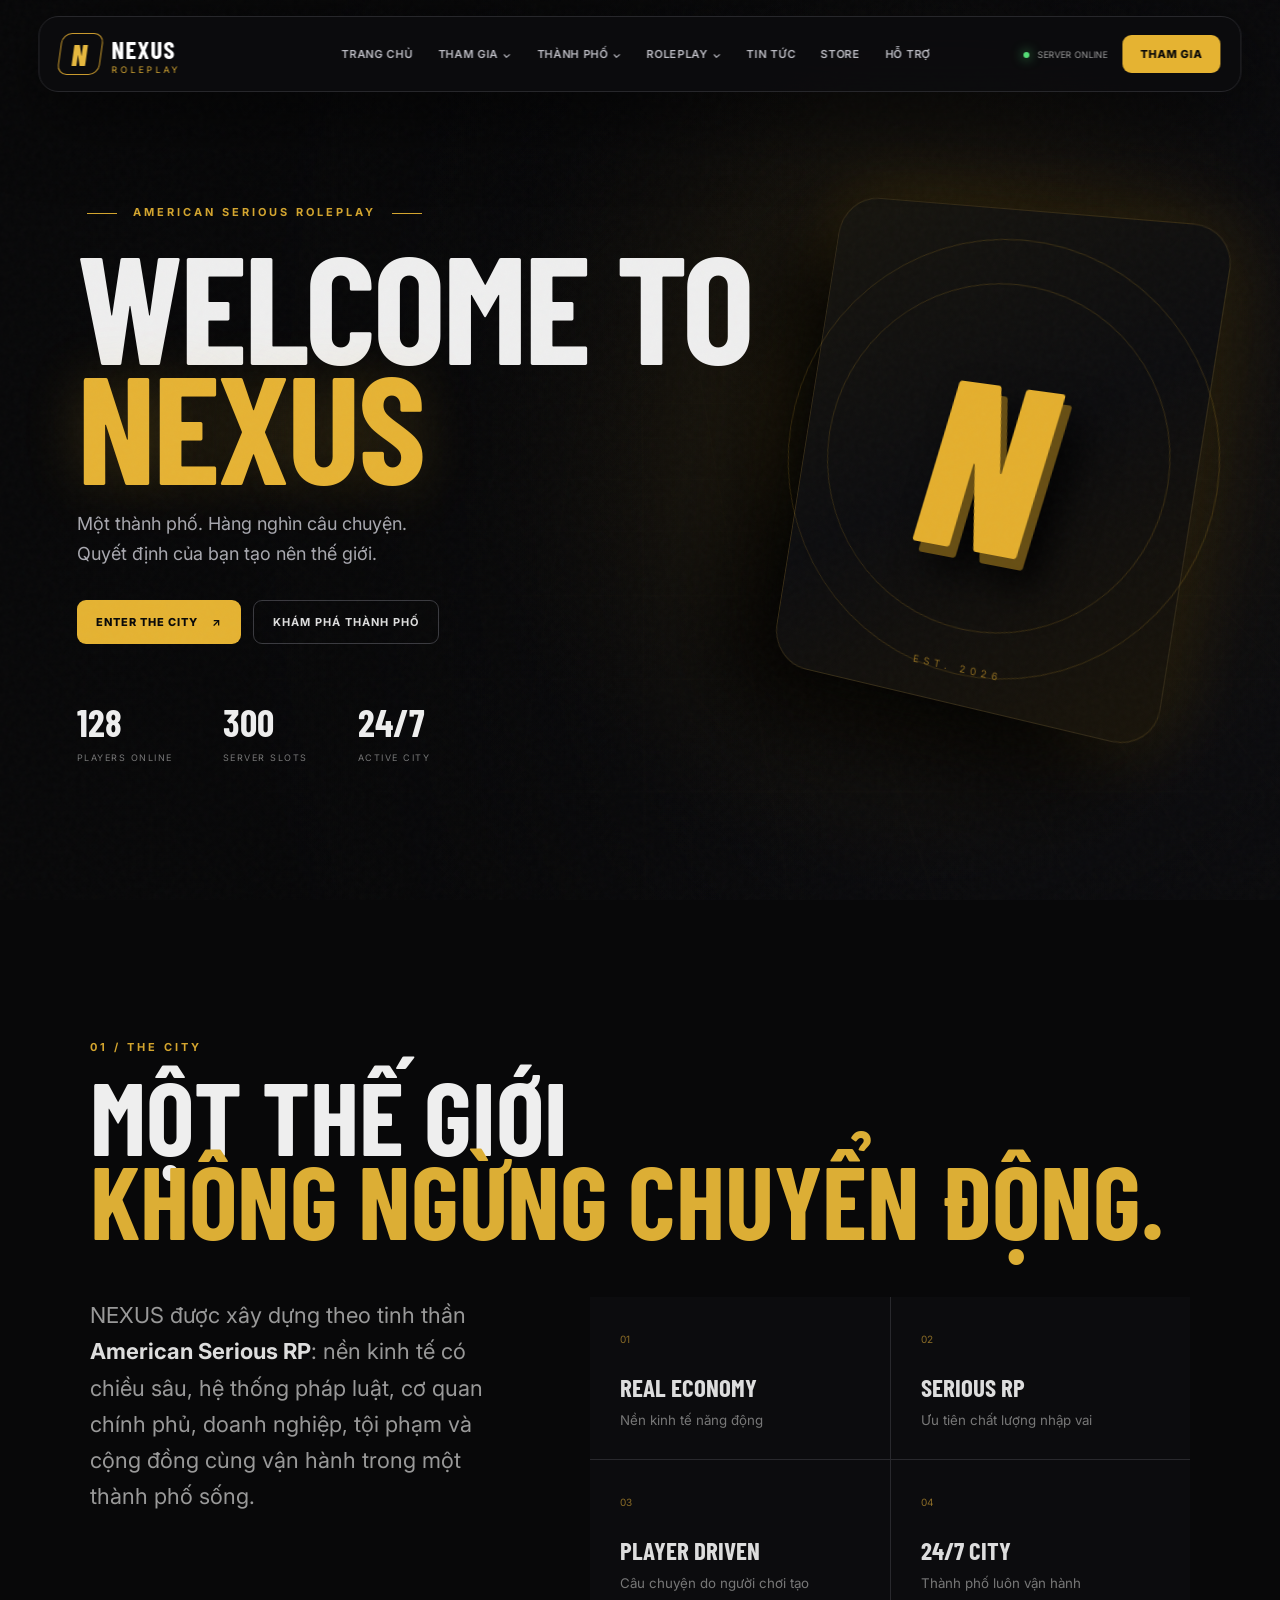
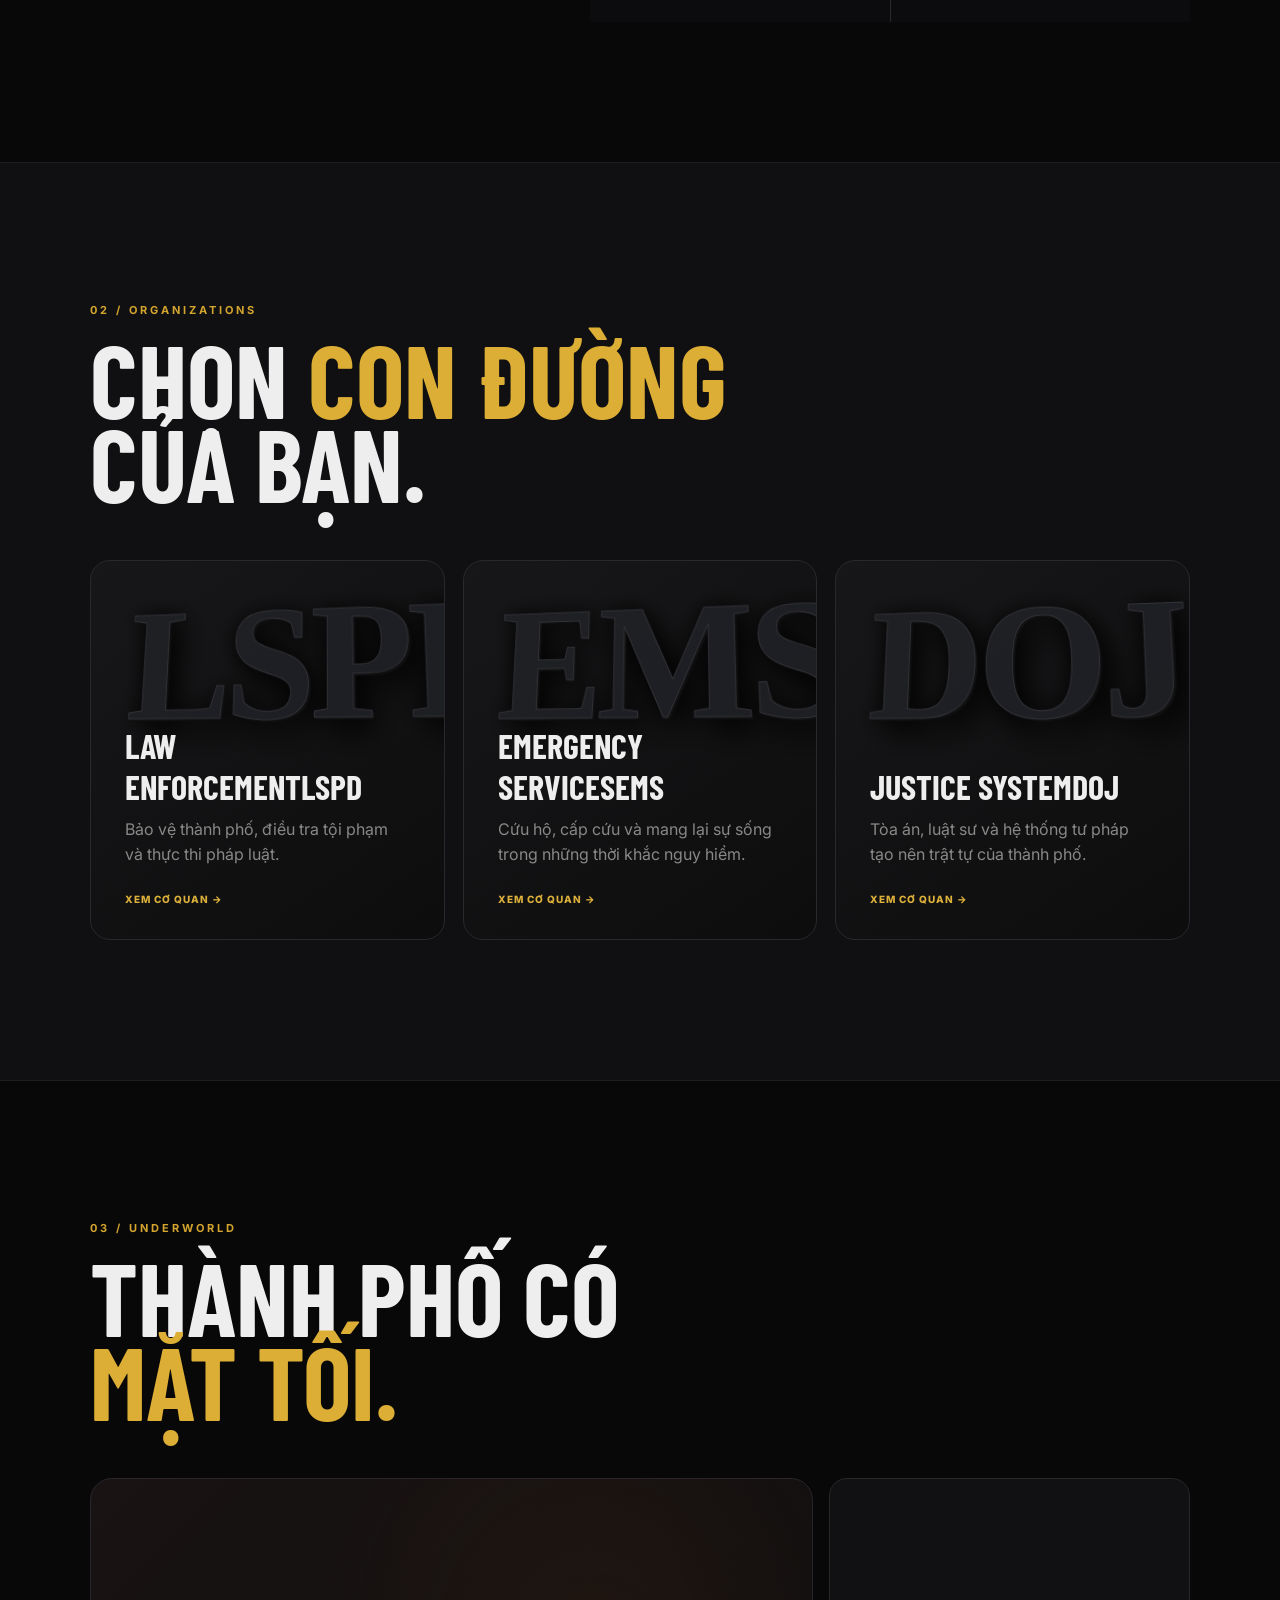
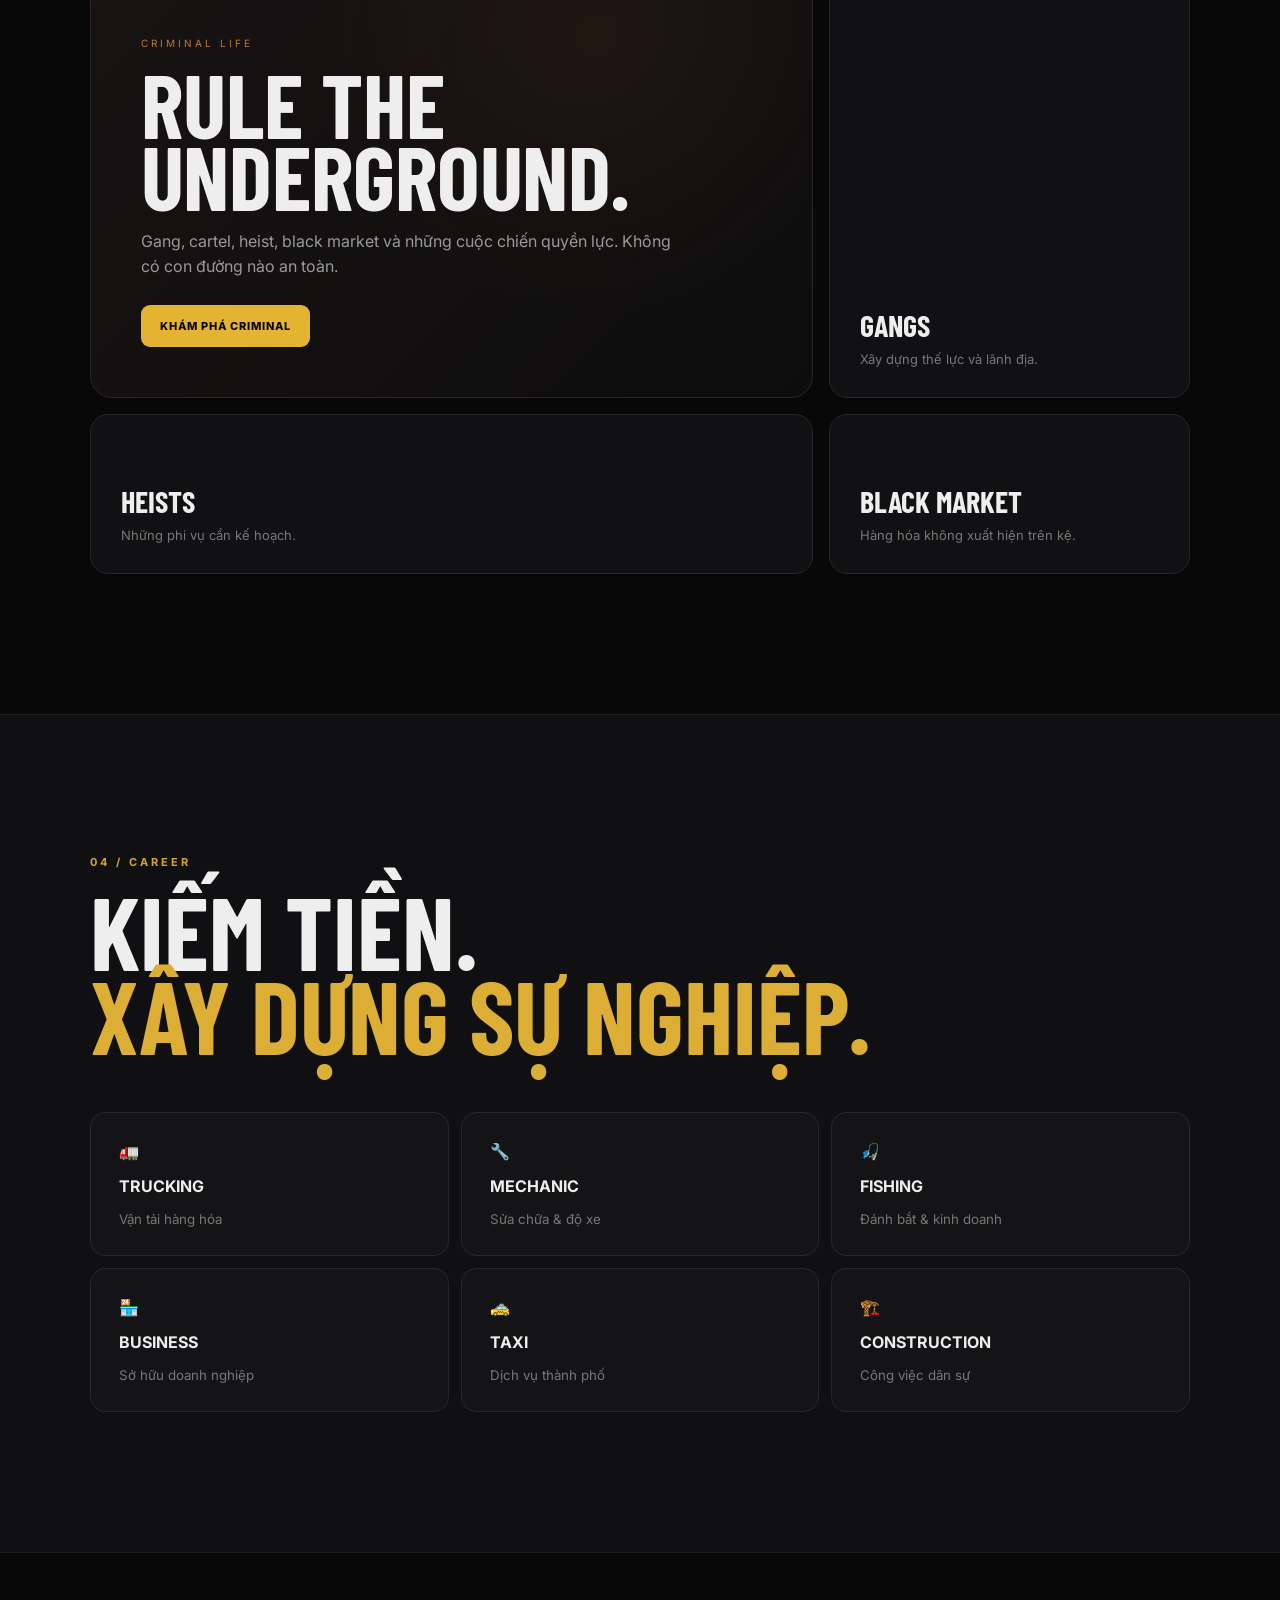
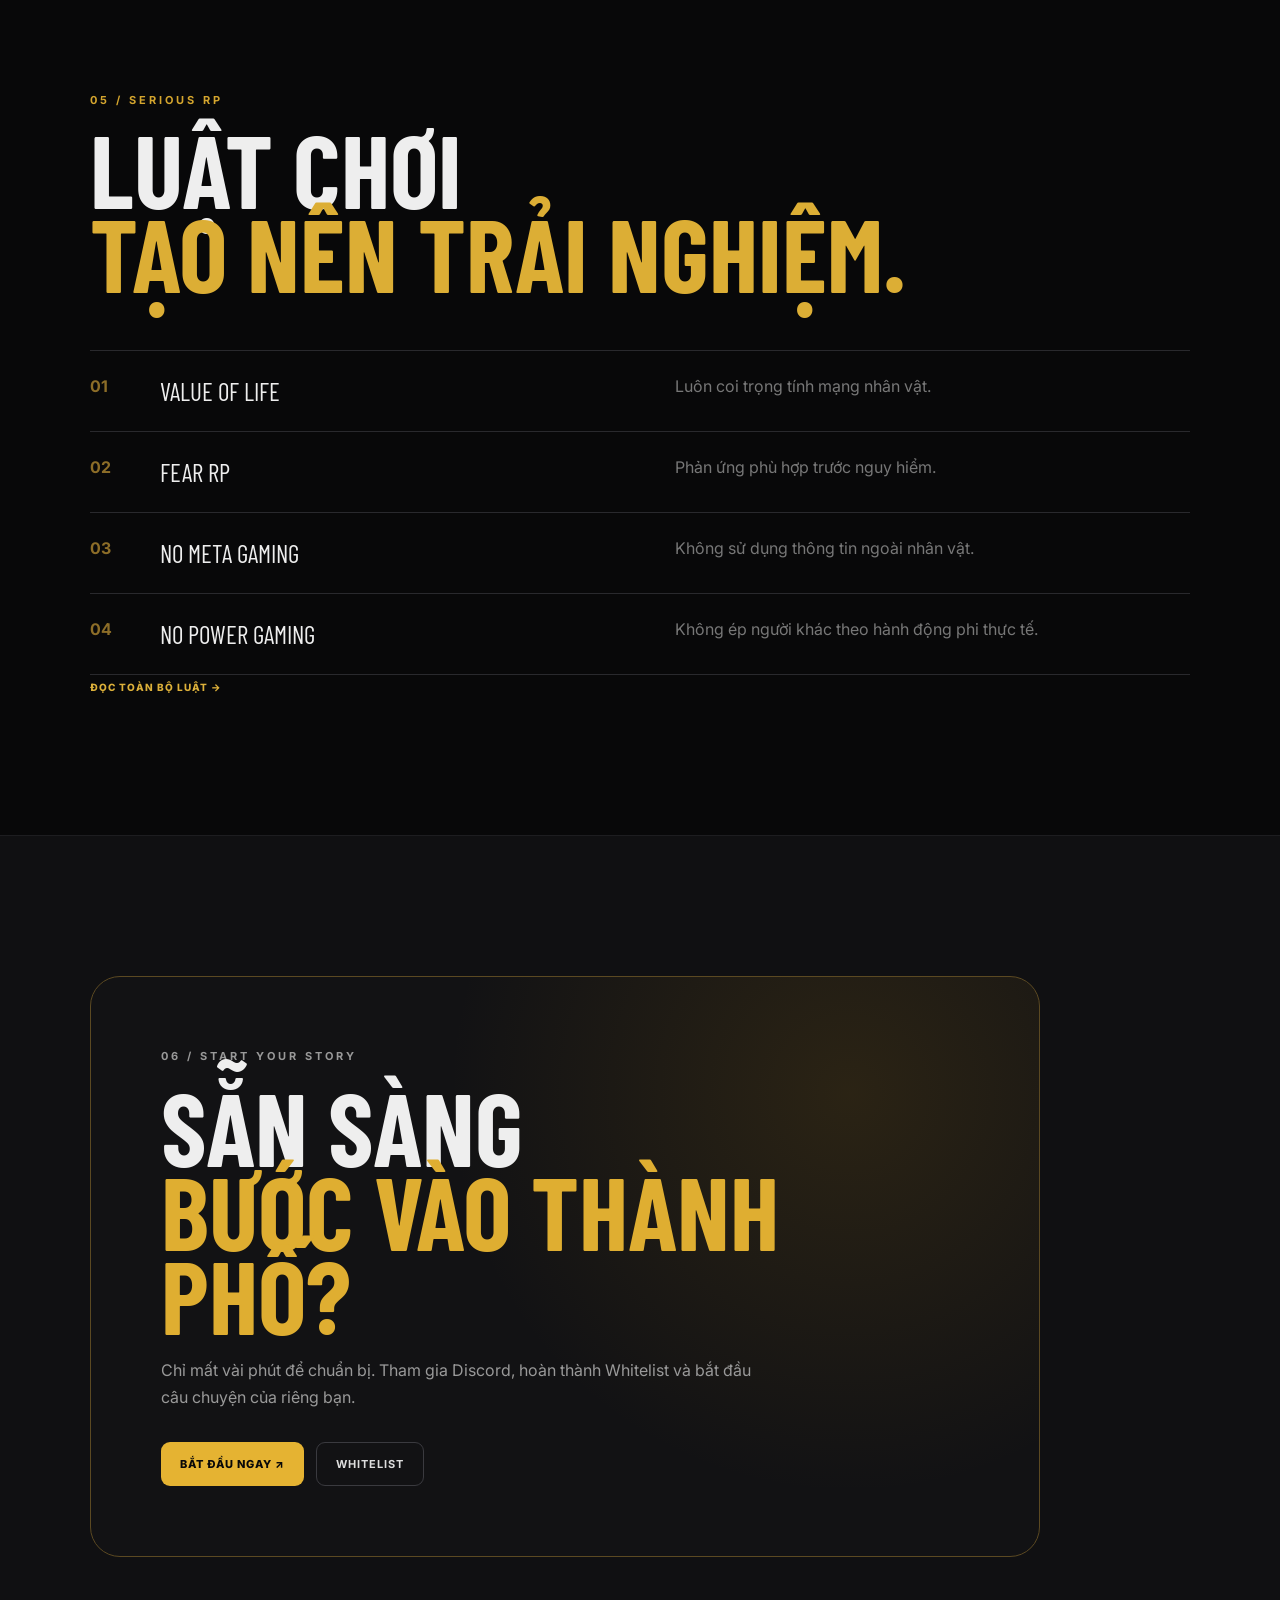
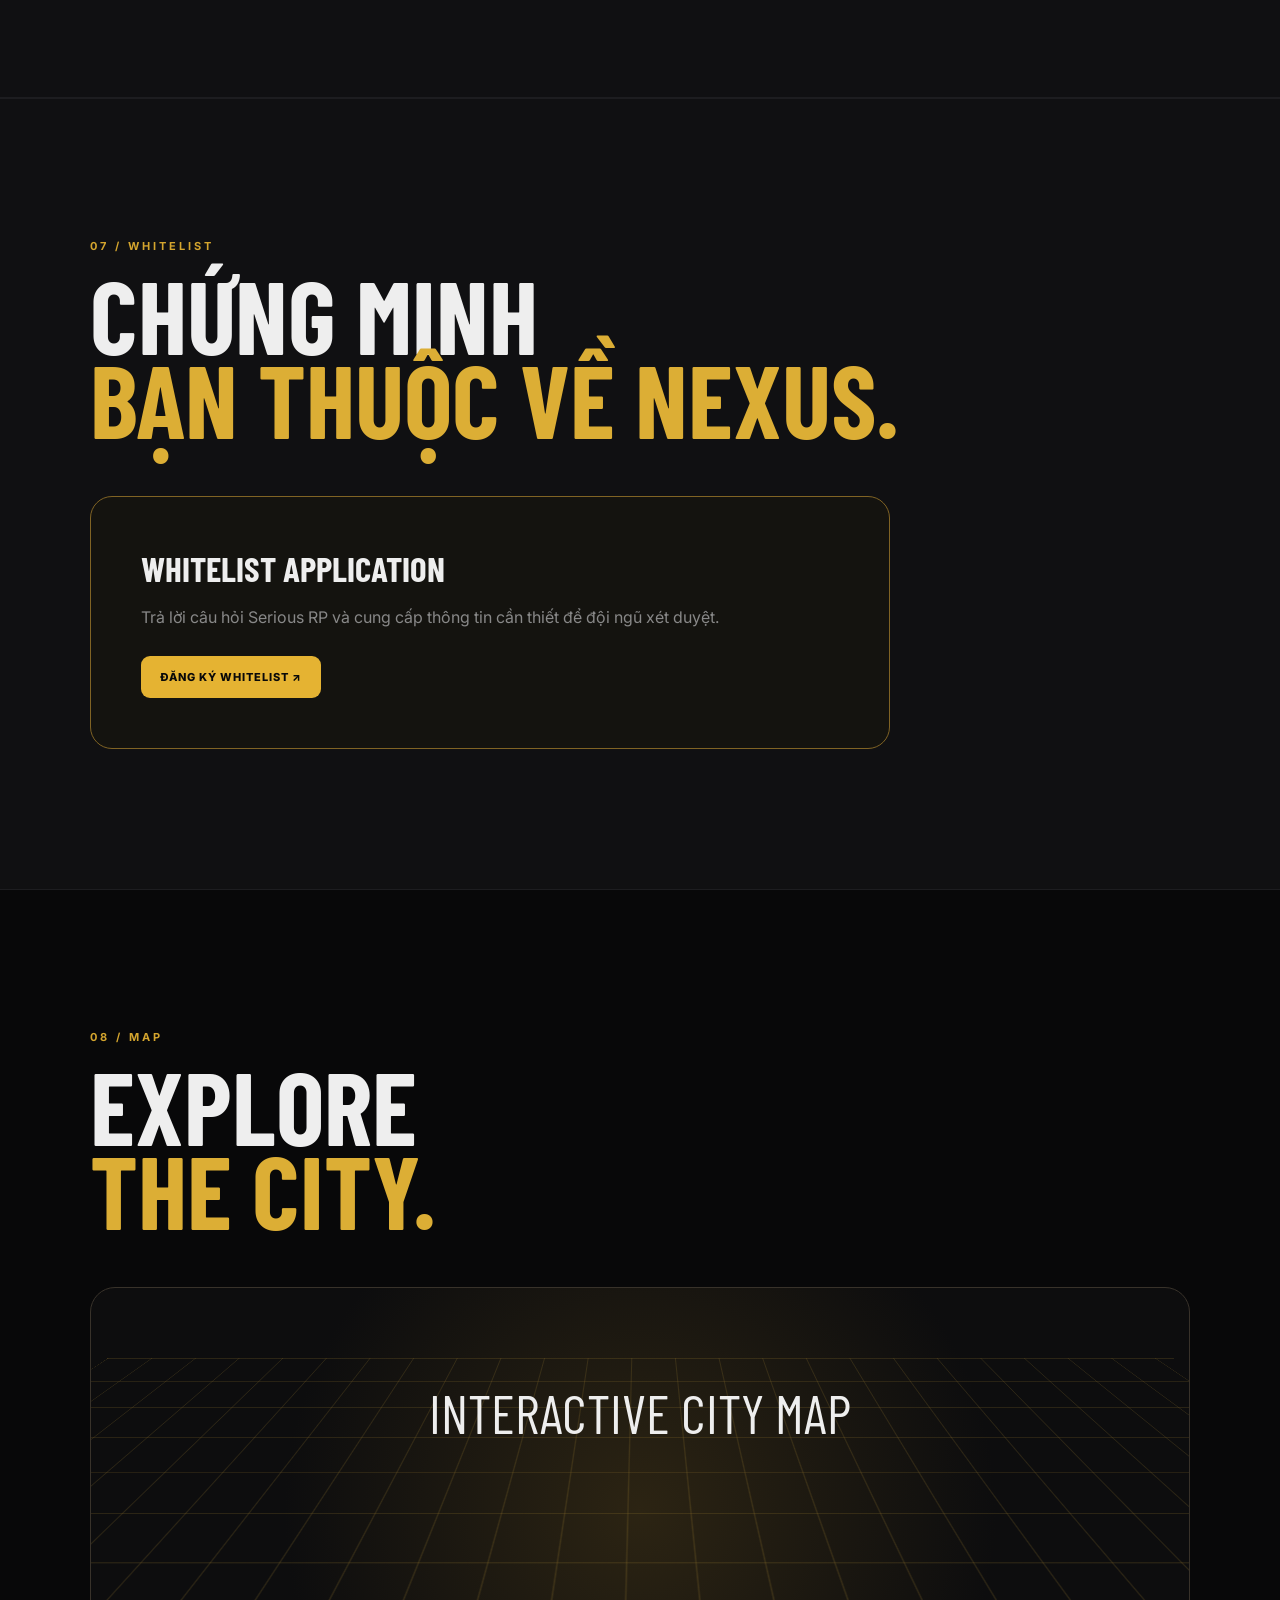
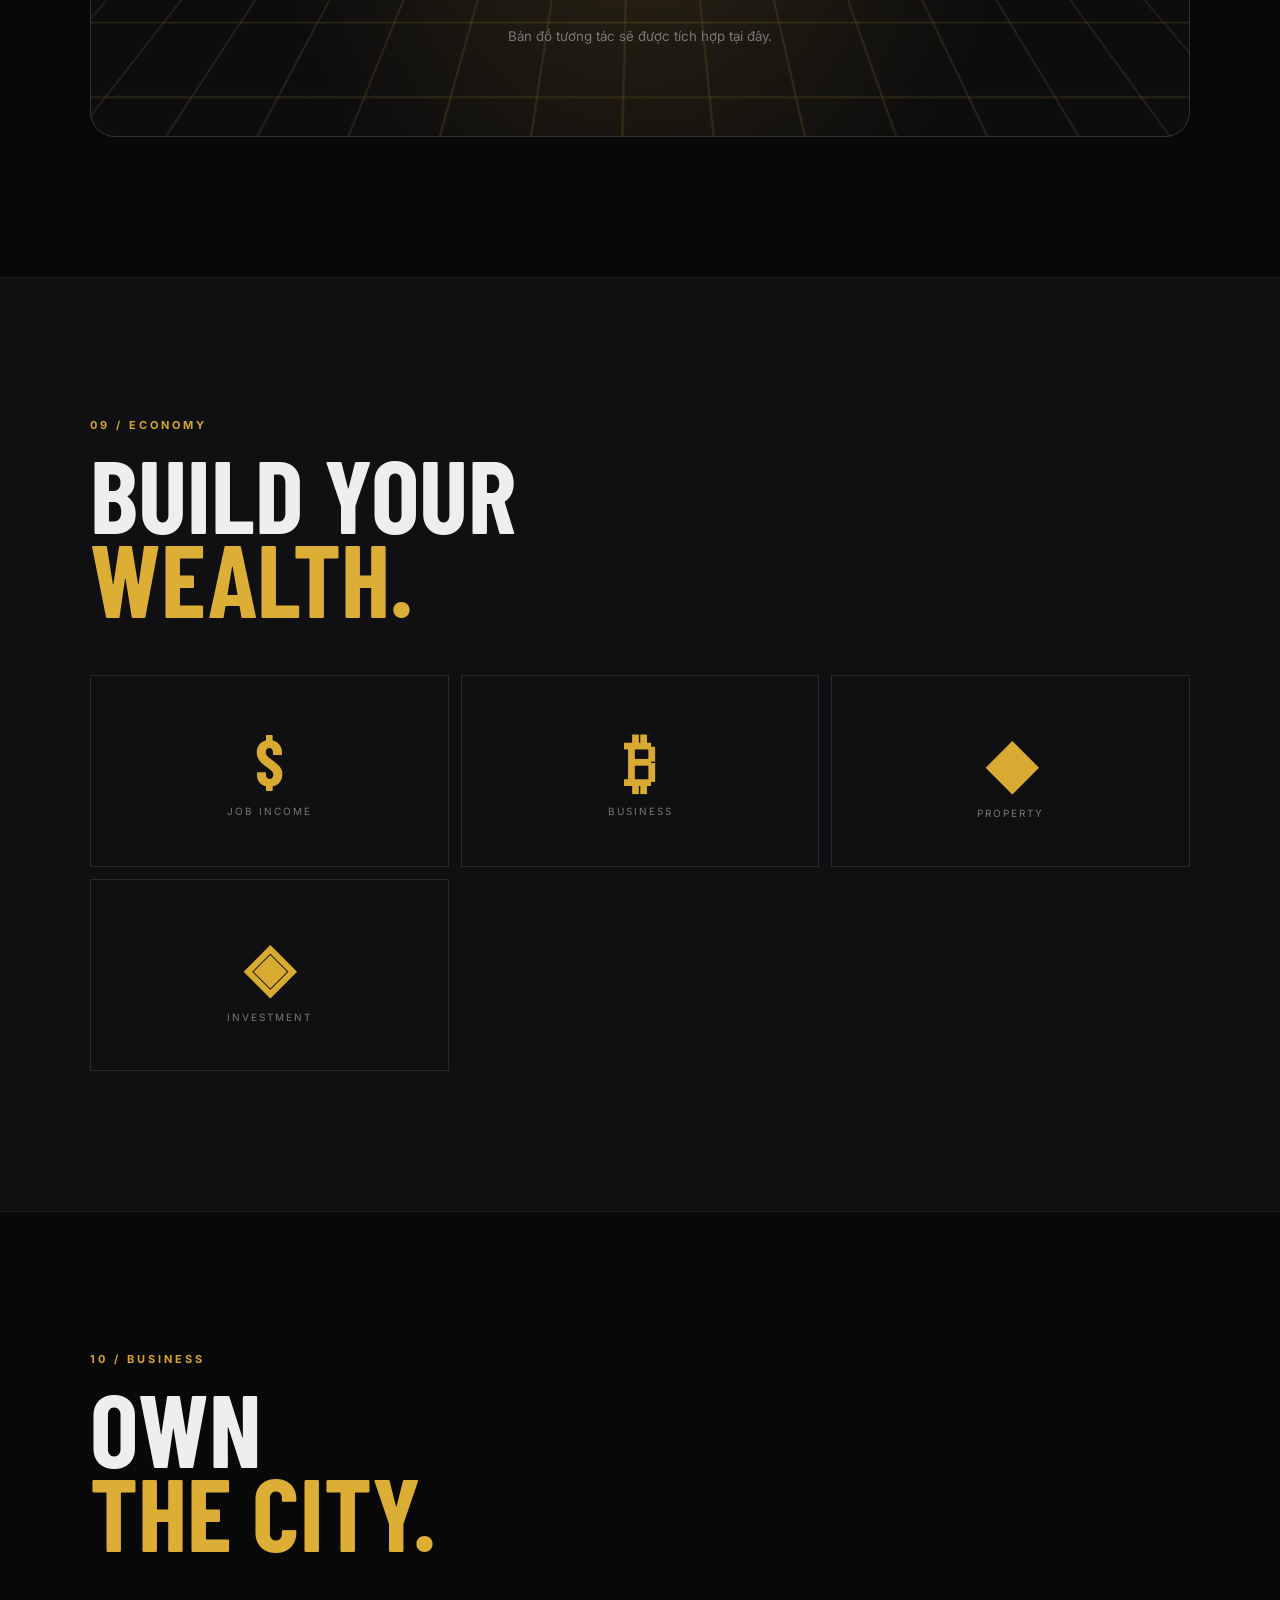
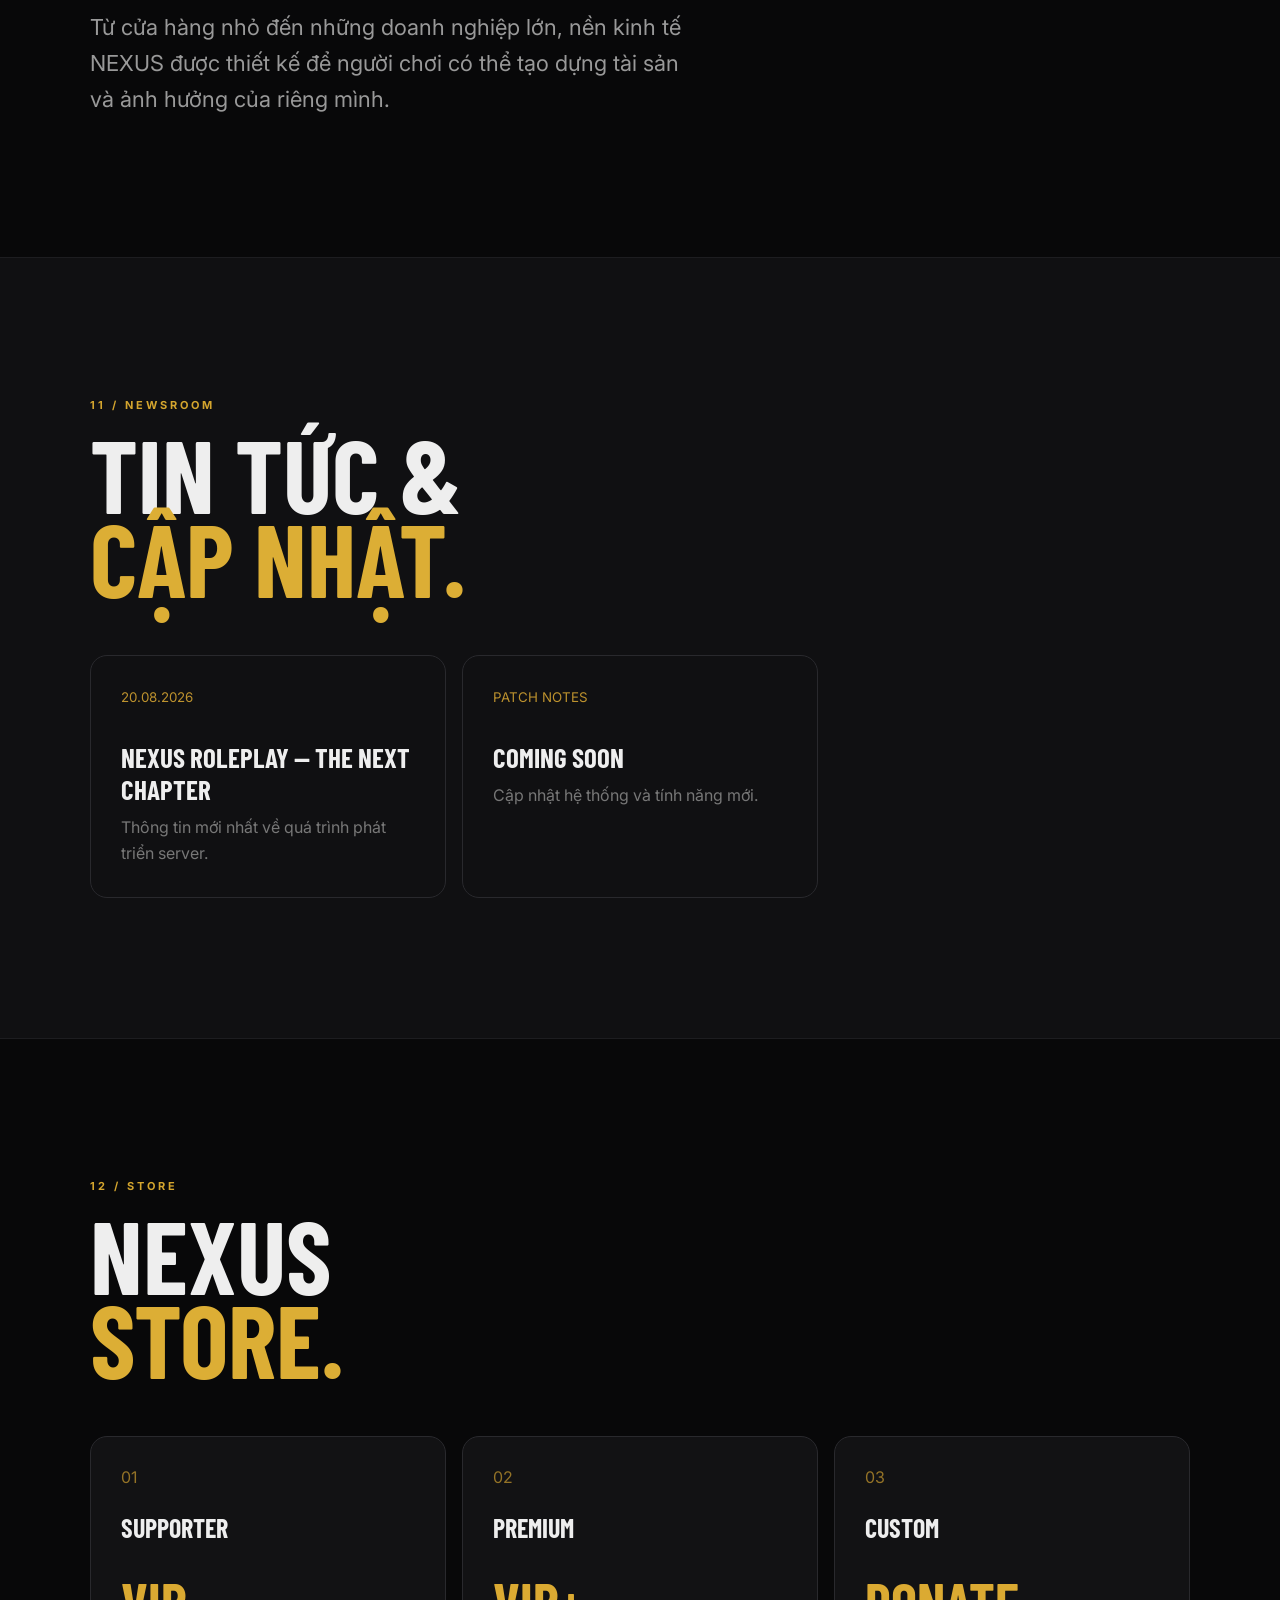
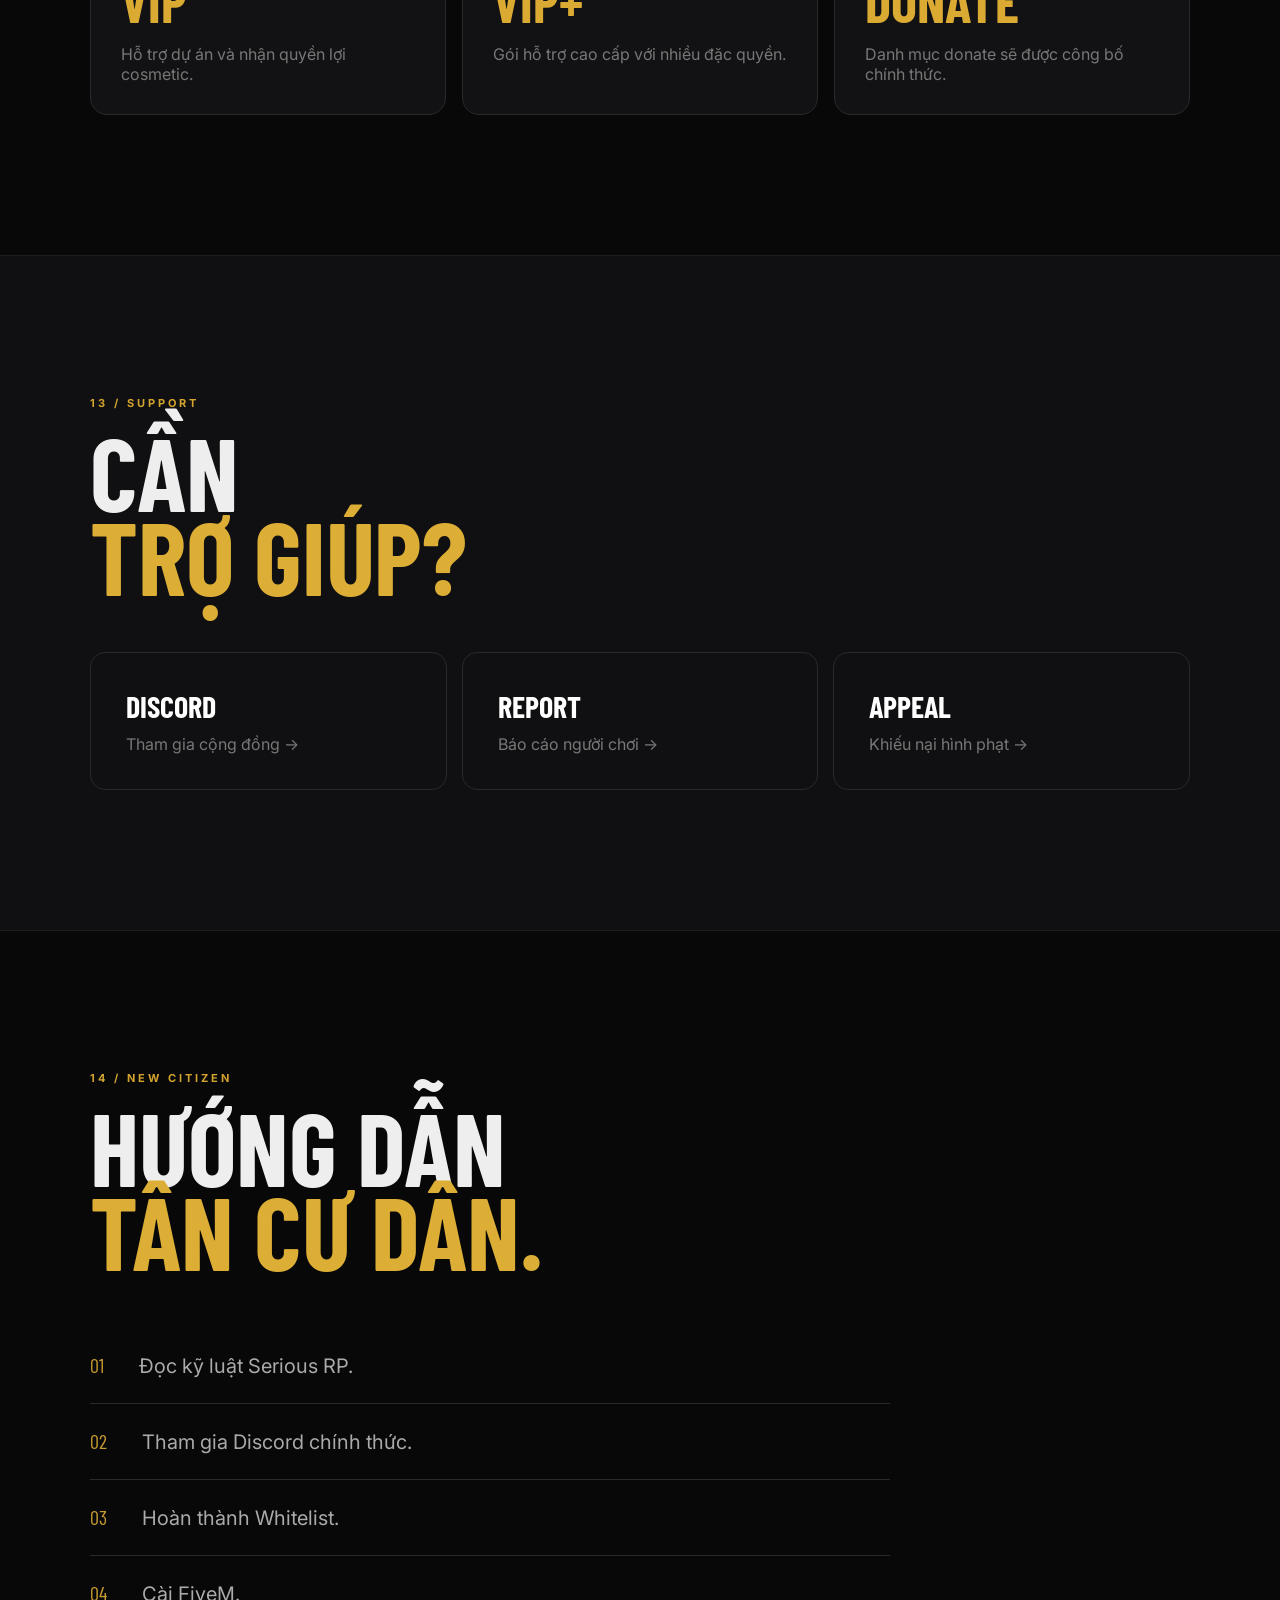
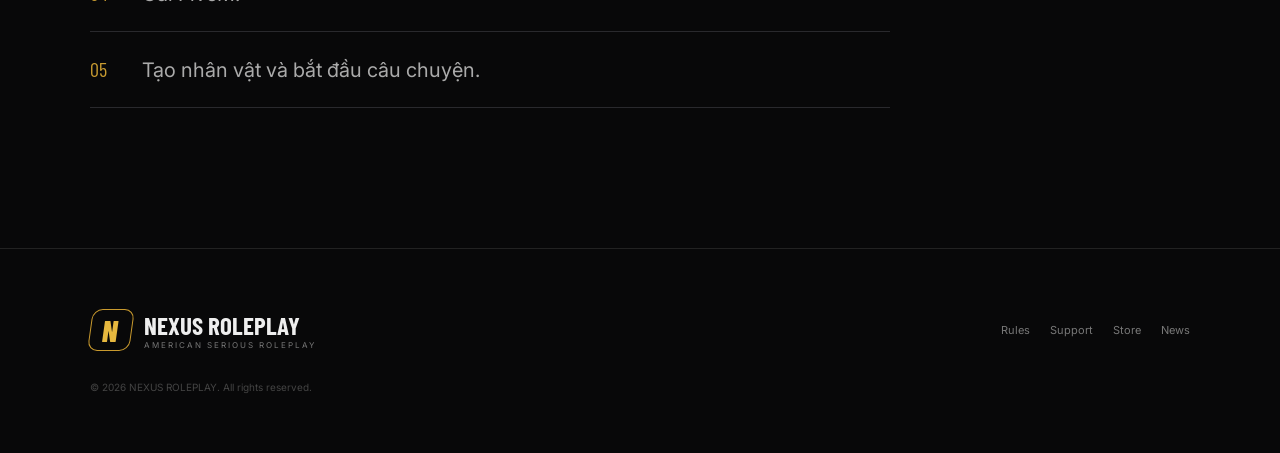
==== commit 70cdb5c6: "Add files via upload" ====
--- a/index.html
+++ b/index.html
@@ -25,7 +25,6 @@
         <button>THAM GIA <i>⌄</i></button>
         <div class="dropdown">
           <a href="#join">Bắt đầu</a>
-          <a href="#launcher">Launcher</a>
           <a href="#whitelist">Whitelist</a>
           <a href="#guide">Hướng dẫn tân cư dân</a>
         </div>
@@ -66,7 +65,7 @@
     <div class="mobile-title">NEXUS <span>ROLEPLAY</span></div>
     <a href="#home">TRANG CHỦ</a>
     <details><summary>THAM GIA</summary>
-      <a href="#join">Bắt đầu</a><a href="#launcher">Launcher</a><a href="#whitelist">Whitelist</a><a href="#guide">Hướng dẫn</a>
+      <a href="#join">Bắt đầu</a><a href="#whitelist">Whitelist</a><a href="#guide">Hướng dẫn</a>
     </details>
     <details><summary>THÀNH PHỐ</summary>
       <a href="#city">Tổng quan</a><a href="#map">Bản đồ</a><a href="#economy">Kinh tế</a><a href="#jobs">Việc làm</a><a href="#business">Doanh nghiệp</a>
@@ -118,9 +117,9 @@
     <section class="section dark-section" id="departments">
       <div class="section-head"><p>02 / ORGANIZATIONS</p><h2>CHỌN <em>CON ĐƯỜNG</em><br>CỦA BẠN.</h2></div>
       <div class="cards three">
-        <article class="big-card"><span class="card-no">LSPD</span><h3>LAW ENFORCEMENT</h3><p>Bảo vệ thành phố, điều tra tội phạm và thực thi pháp luật.</p><a href="#departments">XEM CƠ QUAN →</a></article>
-        <article class="big-card"><span class="card-no">EMS</span><h3>EMERGENCY SERVICES</h3><p>Cứu hộ, cấp cứu và mang lại sự sống trong những thời khắc nguy hiểm.</p><a href="#departments">XEM CƠ QUAN →</a></article>
-        <article class="big-card"><span class="card-no">DOJ</span><h3>JUSTICE SYSTEM</h3><p>Tòa án, luật sư và hệ thống tư pháp tạo nên trật tự của thành phố.</p><a href="#departments">XEM CƠ QUAN →</a></article>
+        <article class="big-card"><span class="card-no" aria-hidden="true">LSPD</span><h3>LAW ENFORCEMENT<span class="org-depth-label">LSPD</span></h3><p>Bảo vệ thành phố, điều tra tội phạm và thực thi pháp luật.</p><a href="#departments">XEM CƠ QUAN →</a></article>
+        <article class="big-card"><span class="card-no" aria-hidden="true">EMS</span><h3>EMERGENCY SERVICES<span class="org-depth-label">EMS</span></h3><p>Cứu hộ, cấp cứu và mang lại sự sống trong những thời khắc nguy hiểm.</p><a href="#departments">XEM CƠ QUAN →</a></article>
+        <article class="big-card"><span class="card-no" aria-hidden="true">DOJ</span><h3>JUSTICE SYSTEM<span class="org-depth-label">DOJ</span></h3><p>Tòa án, luật sư và hệ thống tư pháp tạo nên trật tự của thành phố.</p><a href="#departments">XEM CƠ QUAN →</a></article>
       </div>
     </section>
 
@@ -162,57 +161,48 @@
         <p class="eyebrow">06 / START YOUR STORY</p>
         <h2>SẴN SÀNG<br><em>BƯỚC VÀO THÀNH PHỐ?</em></h2>
         <p>Chỉ mất vài phút để chuẩn bị. Tham gia Discord, hoàn thành Whitelist và bắt đầu câu chuyện của riêng bạn.</p>
-        <div class="hero-buttons"><a class="primary" href="#launcher">BẮT ĐẦU NGAY ↗</a><a class="ghost" href="#whitelist">WHITELIST</a></div>
-      </div>
-    </section>
-
-    <section class="section" id="launcher">
-      <div class="section-head"><p>07 / LAUNCHER</p><h2>NEXUS<br><em>LAUNCHER.</em></h2></div>
-      <div class="steps">
-        <div><i>01</i><b>TẢI LAUNCHER</b><p>Tải phiên bản launcher chính thức.</p></div>
-        <div><i>02</i><b>ĐĂNG NHẬP</b><p>Kết nối Discord/FiveM theo hướng dẫn.</p></div>
-        <div><i>03</i><b>VÀO THÀNH PHỐ</b><p>Connect server và bắt đầu hành trình.</p></div>
+        <div class="hero-buttons"><a class="primary" href="#whitelist">BẮT ĐẦU NGAY ↗</a><a class="ghost" href="#whitelist">WHITELIST</a></div>
       </div>
     </section>
 
     <section class="section dark-section" id="whitelist">
-      <div class="section-head"><p>08 / WHITELIST</p><h2>CHỨNG MINH<br><em>BẠN THUỘC VỀ NEXUS.</em></h2></div>
+      <div class="section-head"><p>07 / WHITELIST</p><h2>CHỨNG MINH<br><em>BẠN THUỘC VỀ NEXUS.</em></h2></div>
       <div class="wl-box"><b>WHITELIST APPLICATION</b><p>Trả lời câu hỏi Serious RP và cung cấp thông tin cần thiết để đội ngũ xét duyệt.</p><a class="primary" href="https://discord.gg/nexusroleplayyy" target="_blank">ĐĂNG KÝ WHITELIST ↗</a></div>
     </section>
 
     <section class="section" id="map">
-      <div class="section-head"><p>09 / MAP</p><h2>EXPLORE<br><em>THE CITY.</em></h2></div>
+      <div class="section-head"><p>08 / MAP</p><h2>EXPLORE<br><em>THE CITY.</em></h2></div>
       <div class="map-placeholder"><span>INTERACTIVE CITY MAP</span><small>Bản đồ tương tác sẽ được tích hợp tại đây.</small></div>
     </section>
 
     <section class="section dark-section" id="economy">
-      <div class="section-head"><p>10 / ECONOMY</p><h2>BUILD YOUR<br><em>WEALTH.</em></h2></div>
+      <div class="section-head"><p>09 / ECONOMY</p><h2>BUILD YOUR<br><em>WEALTH.</em></h2></div>
       <div class="economy-grid"><div><b>$</b><span>JOB INCOME</span></div><div><b>₿</b><span>BUSINESS</span></div><div><b>◆</b><span>PROPERTY</span></div><div><b>◈</b><span>INVESTMENT</span></div></div>
     </section>
 
     <section class="section" id="business">
-      <div class="section-head"><p>11 / BUSINESS</p><h2>OWN<br><em>THE CITY.</em></h2></div>
+      <div class="section-head"><p>10 / BUSINESS</p><h2>OWN<br><em>THE CITY.</em></h2></div>
       <p class="wide-copy">Từ cửa hàng nhỏ đến những doanh nghiệp lớn, nền kinh tế NEXUS được thiết kế để người chơi có thể tạo dựng tài sản và ảnh hưởng của riêng mình.</p>
     </section>
 
     <section class="section dark-section" id="news">
-      <div class="section-head"><p>12 / NEWSROOM</p><h2>TIN TỨC &<br><em>CẬP NHẬT.</em></h2></div>
+      <div class="section-head"><p>11 / NEWSROOM</p><h2>TIN TỨC &<br><em>CẬP NHẬT.</em></h2></div>
       <div class="news-grid"><article><small>20.08.2026</small><h3>NEXUS ROLEPLAY — THE NEXT CHAPTER</h3><p>Thông tin mới nhất về quá trình phát triển server.</p></article><article><small>PATCH NOTES</small><h3>COMING SOON</h3><p>Cập nhật hệ thống và tính năng mới.</p></article></div>
     </section>
 
     <section class="section" id="store">
-      <div class="section-head"><p>13 / STORE</p><h2>NEXUS<br><em>STORE.</em></h2></div>
+      <div class="section-head"><p>12 / STORE</p><h2>NEXUS<br><em>STORE.</em></h2></div>
       <div class="store-grid"><article><span>01</span><b>SUPPORTER</b><strong>VIP</strong><p>Hỗ trợ dự án và nhận quyền lợi cosmetic.</p></article><article><span>02</span><b>PREMIUM</b><strong>VIP+</strong><p>Gói hỗ trợ cao cấp với nhiều đặc quyền.</p></article><article><span>03</span><b>CUSTOM</b><strong>DONATE</strong><p>Danh mục donate sẽ được công bố chính thức.</p></article></div>
     </section>
 
     <section class="section dark-section" id="support">
-      <div class="section-head"><p>14 / SUPPORT</p><h2>CẦN<br><em>TRỢ GIÚP?</em></h2></div>
+      <div class="section-head"><p>13 / SUPPORT</p><h2>CẦN<br><em>TRỢ GIÚP?</em></h2></div>
       <div class="support-grid"><a href="https://discord.gg/nexusroleplayyy" target="_blank"><b>DISCORD</b><span>Tham gia cộng đồng →</span></a><a href="#support"><b>REPORT</b><span>Báo cáo người chơi →</span></a><a href="#support"><b>APPEAL</b><span>Khiếu nại hình phạt →</span></a></div>
     </section>
 
     <section class="section guide" id="guide">
-      <div class="section-head"><p>15 / NEW CITIZEN</p><h2>HƯỚNG DẪN<br><em>TÂN CƯ DÂN.</em></h2></div>
-      <ol><li>Đọc kỹ luật Serious RP.</li><li>Tham gia Discord chính thức.</li><li>Hoàn thành Whitelist.</li><li>Cài launcher/FiveM.</li><li>Tạo nhân vật và bắt đầu câu chuyện.</li></ol>
+      <div class="section-head"><p>14 / NEW CITIZEN</p><h2>HƯỚNG DẪN<br><em>TÂN CƯ DÂN.</em></h2></div>
+      <ol><li>Đọc kỹ luật Serious RP.</li><li>Tham gia Discord chính thức.</li><li>Hoàn thành Whitelist.</li><li>Cài FiveM.</li><li>Tạo nhân vật và bắt đầu câu chuyện.</li></ol>
     </section>
   </main>
 
--- a/style.css
+++ b/style.css
@@ -1,4 +1,146 @@
-*{box-sizing:border-box;margin:0;padding:0}html{scroll-behavior:smooth}body{background:#080809;color:#eee;font-family:Inter,Arial,sans-serif;overflow-x:hidden}.noise{position:fixed;inset:0;pointer-events:none;z-index:99;opacity:.035;background-image:url("data:image/svg+xml,%3Csvg viewBox='0 0 180 180' xmlns='http://www.w3.org/2000/svg'%3E%3Cfilter id='n'%3E%3CfeTurbulence type='fractalNoise' baseFrequency='.9' numOctaves='3' stitchTiles='stitch'/%3E%3C/filter%3E%3Crect width='100%25' height='100%25' filter='url(%23n)' opacity='.7'/%3E%3C/svg%3E")}.header{position:fixed;top:16px;left:50%;transform:translateX(-50%);width:min(1420px,94%);height:76px;z-index:100;border:1px solid #27272b;border-radius:20px;background:rgba(12,12,14,.86);backdrop-filter:blur(18px);display:flex;align-items:center;padding:0 20px;gap:28px;box-shadow:0 20px 80px #0008}.brand{display:flex;align-items:center;gap:10px;color:#fff;text-decoration:none;min-width:190px}.brand-mark{width:42px;height:42px;display:grid;place-items:center;border:1px solid #c99a2e;border-radius:10px;color:#e6b83f;font-family:'Barlow Condensed';font-size:30px;font-weight:800;transform:skew(-8deg)}.brand b,.brand small{display:block}.brand b{font-family:'Barlow Condensed';font-size:25px;letter-spacing:1px}.brand small{font-size:9px;letter-spacing:3px;color:#d9aa35}.desktop-nav{display:flex;align-items:center;justify-content:center;gap:5px;flex:1}.desktop-nav>a,.nav-drop button{color:#bdbdc4;background:none;border:0;padding:15px 10px;font:600 11px Inter;letter-spacing:.7px;text-decoration:none;cursor:pointer}.desktop-nav>a:hover,.nav-drop button:hover{color:#eab63c}.nav-drop{position:relative}.dropdown{display:none;position:absolute;top:48px;left:-10px;width:210px;background:#121215;border:1px solid #29292e;border-radius:14px;padding:8px;box-shadow:0 25px 70px #000}.nav-drop:hover .dropdown{display:block}.dropdown a{display:block;padding:11px 12px;color:#aaa;text-decoration:none;font-size:12px;border-radius:8px}.dropdown a:hover{background:#1d1d21;color:#eab63c}.status{font-size:9px;color:#999;white-space:nowrap}.status span{display:inline-block;width:6px;height:6px;background:#55db76;border-radius:50%;margin-right:5px;box-shadow:0 0 12px #55db76}.join-btn,.primary{display:inline-flex;align-items:center;justify-content:center;gap:14px;background:#e5b332;color:#090909;text-decoration:none;font-weight:800;font-size:11px;letter-spacing:1px;border-radius:9px;padding:14px 19px}.join-btn{padding:12px 18px}.header-actions{display:flex;align-items:center;gap:15px}.hamburger{display:none;background:none;border:0;color:#fff;font-size:28px}.hero{min-height:900px;position:relative;display:flex;align-items:center;padding:150px 6% 80px;overflow:hidden;background:radial-gradient(circle at 72% 48%,#5e4813 0,#211b0d 18%,transparent 44%),linear-gradient(110deg,#080809 25%,#101014 100%)}.hero:after{content:"";position:absolute;inset:0;background:linear-gradient(90deg,#080809 0%,transparent 65%),radial-gradient(circle at 70% 50%,transparent 0,#08080999 55%,#080809 100%);pointer-events:none}.hero-grid{position:absolute;inset:-10%;opacity:.15;background-image:linear-gradient(#9a772222 1px,transparent 1px),linear-gradient(90deg,#9a772222 1px,transparent 1px);background-size:70px 70px;transform:perspective(600px) rotateX(55deg) translateY(35%);transform-origin:center}.hero-content{position:relative;z-index:2;max-width:760px}.eyebrow,.section-head p{color:#d4a52e;font-size:11px;font-weight:700;letter-spacing:3px}.eyebrow span{display:inline-block;width:30px;height:1px;background:#d4a52e;vertical-align:middle;margin:0 10px}.hero h1{font-family:'Barlow Condensed';font-size:clamp(78px,12vw,180px);line-height:.78;margin:25px 0;letter-spacing:-3px}.hero h1 strong{color:#e6b334;text-shadow:0 0 60px #e6b33433}.hero-copy{font-size:18px;line-height:1.7;color:#a8a8af}.hero-buttons{display:flex;gap:12px;flex-wrap:wrap;margin-top:30px}.ghost{display:inline-flex;align-items:center;justify-content:center;border:1px solid #3a3a3f;color:#ddd;text-decoration:none;padding:14px 19px;border-radius:9px;font-size:11px;font-weight:700;letter-spacing:1px}.hero-stats{display:flex;gap:50px;margin-top:55px}.hero-stats b{font-family:'Barlow Condensed';font-size:38px;display:block}.hero-stats span{font-size:9px;letter-spacing:1.5px;color:#777}.hero-card{position:absolute;right:7%;top:23%;width:400px;height:500px;border:1px solid #8f712d44;border-radius:40px;transform:rotate(9deg) perspective(700px) rotateY(-12deg);background:linear-gradient(145deg,#17150f,#0d0d0f 50%,#19140a);box-shadow:-50px 50px 100px #000,0 0 80px #bd8b1530;display:grid;place-items:center;z-index:1}.nexus-3d{font-family:'Barlow Condensed';font-weight:800;font-size:240px;color:#e4af2e;text-shadow:10px 10px 0 #674e14,25px 25px 40px #000;transform:skew(-8deg)}.hero-card span{position:absolute;bottom:30px;letter-spacing:5px;color:#8d6b20;font-size:10px}.ring{position:absolute;border:1px solid #d4a52e33;border-radius:50%}.ring1{width:350px;height:350px}.ring2{width:440px;height:440px}.section{padding:140px 7%;position:relative}.dark-section{background:#101012;border-top:1px solid #1d1d20;border-bottom:1px solid #1d1d20}.section-head{margin-bottom:55px}.section-head h2{font-family:'Barlow Condensed';font-size:clamp(55px,8vw,110px);line-height:.82;margin-top:20px}.section-head em{font-style:normal;color:#dcae35}.intro-grid{display:grid;grid-template-columns:.8fr 1.2fr;gap:100px}.intro-grid>p,.wide-copy{font-size:22px;line-height:1.65;color:#999;max-width:600px}.intro-grid b{color:#ddd}.feature-grid{display:grid;grid-template-columns:1fr 1fr;gap:1px;background:#29292d}.feature-grid article{background:#0c0c0e;padding:30px;min-height:150px}.feature-grid span{color:#8b6c27;font-size:10px}.feature-grid b{display:block;margin:25px 0 7px;font-family:'Barlow Condensed';font-size:25px}.feature-grid small{color:#777}.cards.three{display:grid;grid-template-columns:repeat(3,1fr);gap:18px}.big-card{min-height:380px;padding:34px;border:1px solid #28282d;border-radius:20px;background:linear-gradient(145deg,#171719,#0d0d0e);display:flex;flex-direction:column;justify-content:flex-end;transition:.35s}.big-card:hover{transform:translateY(-10px);border-color:#9b7828;box-shadow:0 25px 70px #000}.card-no{position:absolute;margin-top:-280px;color:#2c2c30;font-family:'Barlow Condensed';font-size:80px}.big-card h3{font-family:'Barlow Condensed';font-size:34px}.big-card p{color:#888;line-height:1.6;margin:10px 0 25px}.big-card a,.text-link{color:#dcb03a;font-size:10px;font-weight:800;text-decoration:none;letter-spacing:1px}.crime-grid{display:grid;grid-template-columns:2fr 1fr;gap:16px}.crime-main{min-height:520px;padding:50px;border-radius:22px;background:radial-gradient(circle at 70% 30%,#522f1233,transparent 45%),linear-gradient(135deg,#191313,#0d0d0e);border:1px solid #29252a;display:flex;flex-direction:column;justify-content:flex-end}.crime-main span{color:#b87931;font-size:10px;letter-spacing:3px}.crime-main h3{font-family:'Barlow Condensed';font-size:90px;line-height:.8;margin:18px 0}.crime-main p{max-width:540px;color:#999;line-height:1.6}.crime-main .primary{width:max-content;margin-top:25px}.crime-side{border:1px solid #27272a;border-radius:18px;padding:30px;display:flex;flex-direction:column;justify-content:flex-end;min-height:160px;background:#111114}.crime-side b{font-family:'Barlow Condensed';font-size:30px}.crime-side p{color:#777;font-size:13px;margin-top:8px}.job-grid,.economy-grid{display:grid;grid-template-columns:repeat(3,1fr);gap:12px}.job-grid div{padding:28px;border:1px solid #28282c;background:#141416;border-radius:15px}.job-grid b,.job-grid small{display:block;margin-top:15px}.job-grid small{color:#777}.rule-list{border-top:1px solid #29292d}.rule-list div{display:grid;grid-template-columns:70px 1fr 1fr;padding:25px 0;border-bottom:1px solid #29292d}.rule-list b{color:#8c6d28}.rule-list span{font-family:'Barlow Condensed';font-size:25px}.rule-list p{color:#777}.join-panel{max-width:950px;padding:70px;border:1px solid #5b4922;border-radius:30px;background:radial-gradient(circle at 80% 20%,#8e681533,transparent 45%),#121214}.join-panel h2{font-family:'Barlow Condensed';font-size:clamp(55px,8vw,105px);line-height:.82;margin:20px 0}.join-panel em{color:#dfae31;font-style:normal}.join-panel>p{color:#999;max-width:600px;line-height:1.7}.steps{display:grid;grid-template-columns:repeat(3,1fr);gap:20px}.steps div{border:1px solid #28282c;border-radius:18px;padding:35px;background:#111114}.steps i{font-style:normal;color:#c99c31;font-size:12px}.steps b{display:block;font-family:'Barlow Condensed';font-size:28px;margin:35px 0 10px}.steps p{color:#777}.wl-box{padding:50px;border:1px solid #806324;border-radius:22px;background:#14130f;max-width:800px}.wl-box>b{font-family:'Barlow Condensed';font-size:35px}.wl-box p{color:#888;line-height:1.7;margin:15px 0 25px}.map-placeholder{height:450px;border:1px solid #38322a;border-radius:25px;display:grid;place-items:center;background:radial-gradient(circle,#2c2413,#0d0d0e 60%);position:relative;overflow:hidden}.map-placeholder:before{content:"";position:absolute;inset:0;background-image:linear-gradient(#ad8a3030 1px,transparent 1px),linear-gradient(90deg,#ad8a3030 1px,transparent 1px);background-size:45px 45px;transform:perspective(500px) rotateX(45deg) scale(1.4)}.map-placeholder span,.map-placeholder small{z-index:1}.map-placeholder span{font-family:'Barlow Condensed';font-size:55px}.map-placeholder small{color:#777}.economy-grid div{padding:45px;border:1px solid #29292d;text-align:center}.economy-grid b{font-family:'Barlow Condensed';font-size:65px;color:#d9aa32;display:block}.economy-grid span{font-size:10px;letter-spacing:2px;color:#777}.news-grid,.store-grid{display:grid;grid-template-columns:repeat(3,1fr);gap:16px}.news-grid article,.store-grid article{padding:30px;border:1px solid #29292d;border-radius:17px;min-height:220px}.news-grid small{color:#bd922e}.news-grid h3{font-family:'Barlow Condensed';font-size:27px;margin:35px 0 10px}.news-grid p{color:#777;line-height:1.6}.store-grid article{background:#121214}.store-grid span{color:#947327}.store-grid b,.store-grid strong{display:block;font-family:'Barlow Condensed';font-size:26px;margin-top:25px}.store-grid strong{font-size:55px;color:#dbaa32}.store-grid p{color:#777;margin-top:10px}.support-grid{display:grid;grid-template-columns:repeat(3,1fr);gap:15px}.support-grid a{padding:35px;border:1px solid #29292d;border-radius:15px;color:#fff;text-decoration:none}.support-grid b,.support-grid span{display:block}.support-grid b{font-family:'Barlow Condensed';font-size:30px}.support-grid span{color:#777;margin-top:10px}.guide ol{max-width:800px;counter-reset:item;list-style:none}.guide li{counter-increment:item;border-bottom:1px solid #29292d;padding:25px 0;font-size:20px;color:#aaa}.guide li:before{content:"0" counter(item);color:#c99c31;font-family:'Barlow Condensed';margin-right:35px}footer{padding:60px 7%;border-top:1px solid #222;display:flex;align-items:center;justify-content:space-between;gap:30px;flex-wrap:wrap}.footer-brand{display:flex;gap:12px;align-items:center}.footer-brand b,.footer-brand small{display:block}.footer-brand b{font-family:'Barlow Condensed';font-size:25px}.footer-brand small{font-size:8px;letter-spacing:2px;color:#777}.footer-links{display:flex;gap:20px}.footer-links a{color:#777;text-decoration:none;font-size:11px}.footer-links a:hover{color:#e2b239}footer>p{width:100%;color:#444;font-size:10px}.mobile-menu{display:none}
+*{box-sizing:border-box;margin:0;padding:0}html{scroll-behavior:smooth}body{background:#080809;color:#eee;font-family:Inter,Arial,sans-serif;overflow-x:hidden}.noise{position:fixed;inset:0;pointer-events:none;z-index:99;opacity:.035;background-image:url("data:image/svg+xml,%3Csvg viewBox='0 0 180 180' xmlns='http://www.w3.org/2000/svg'%3E%3Cfilter id='n'%3E%3CfeTurbulence type='fractalNoise' baseFrequency='.9' numOctaves='3' stitchTiles='stitch'/%3E%3C/filter%3E%3Crect width='100%25' height='100%25' filter='url(%23n)' opacity='.7'/%3E%3C/svg%3E")}.header{position:fixed;top:16px;left:50%;transform:translateX(-50%);width:min(1420px,94%);height:76px;z-index:100;border:1px solid #27272b;border-radius:20px;background:rgba(12,12,14,.86);backdrop-filter:blur(18px);display:flex;align-items:center;padding:0 20px;gap:28px;box-shadow:0 20px 80px #0008}.brand{display:flex;align-items:center;gap:10px;color:#fff;text-decoration:none;min-width:190px}.brand-mark{width:42px;height:42px;display:grid;place-items:center;border:1px solid #c99a2e;border-radius:10px;color:#e6b83f;font-family:'Barlow Condensed';font-size:30px;font-weight:800;transform:skew(-8deg)}.brand b,.brand small{display:block}.brand b{font-family:'Barlow Condensed';font-size:25px;letter-spacing:1px}.brand small{font-size:9px;letter-spacing:3px;color:#d9aa35}.desktop-nav{display:flex;align-items:center;justify-content:center;gap:5px;flex:1}.desktop-nav>a,.nav-drop button{color:#bdbdc4;background:none;border:0;padding:15px 10px;font:600 11px Inter;letter-spacing:.7px;text-decoration:none;cursor:pointer}.desktop-nav>a:hover,.nav-drop button:hover{color:#eab63c}.nav-drop{position:relative}.dropdown{display:none;position:absolute;top:48px;left:-10px;width:210px;background:#121215;border:1px solid #29292e;border-radius:14px;padding:8px;box-shadow:0 25px 70px #000}.nav-drop:hover .dropdown{display:block}.dropdown a{display:block;padding:11px 12px;color:#aaa;text-decoration:none;font-size:12px;border-radius:8px}.dropdown a:hover{background:#1d1d21;color:#eab63c}.status{font-size:9px;color:#999;white-space:nowrap}.status span{display:inline-block;width:6px;height:6px;background:#55db76;border-radius:50%;margin-right:5px;box-shadow:0 0 12px #55db76}.join-btn,.primary{display:inline-flex;align-items:center;justify-content:center;gap:14px;background:#e5b332;color:#090909;text-decoration:none;font-weight:800;font-size:11px;letter-spacing:1px;border-radius:9px;padding:14px 19px}.join-btn{padding:12px 18px}.header-actions{display:flex;align-items:center;gap:15px}.hamburger{display:none;background:none;border:0;color:#fff;font-size:28px}.hero{min-height:900px;position:relative;display:flex;align-items:center;padding:150px 6% 80px;overflow:hidden;background:radial-gradient(circle at 72% 48%,#5e4813 0,#211b0d 18%,transparent 44%),linear-gradient(110deg,#080809 25%,#101014 100%)}.hero:after{content:"";position:absolute;inset:0;background:linear-gradient(90deg,#080809 0%,transparent 65%),radial-gradient(circle at 70% 50%,transparent 0,#08080999 55%,#080809 100%);pointer-events:none}.hero-grid{position:absolute;inset:-10%;opacity:.15;background-image:linear-gradient(#9a772222 1px,transparent 1px),linear-gradient(90deg,#9a772222 1px,transparent 1px);background-size:70px 70px;transform:perspective(600px) rotateX(55deg) translateY(35%);transform-origin:center}.hero-content{position:relative;z-index:2;max-width:760px}.eyebrow,.section-head p{color:#d4a52e;font-size:11px;font-weight:700;letter-spacing:3px}.eyebrow span{display:inline-block;width:30px;height:1px;background:#d4a52e;vertical-align:middle;margin:0 10px}.hero h1{font-family:'Barlow Condensed';font-size:clamp(78px,12vw,180px);line-height:.78;margin:25px 0;letter-spacing:-3px}.hero h1 strong{color:#e6b334;text-shadow:0 0 60px #e6b33433}.hero-copy{font-size:18px;line-height:1.7;color:#a8a8af}.hero-buttons{display:flex;gap:12px;flex-wrap:wrap;margin-top:30px}.ghost{display:inline-flex;align-items:center;justify-content:center;border:1px solid #3a3a3f;color:#ddd;text-decoration:none;padding:14px 19px;border-radius:9px;font-size:11px;font-weight:700;letter-spacing:1px}.hero-stats{display:flex;gap:50px;margin-top:55px}.hero-stats b{font-family:'Barlow Condensed';font-size:38px;display:block}.hero-stats span{font-size:9px;letter-spacing:1.5px;color:#777}.hero-card{position:absolute;right:7%;top:23%;width:400px;height:500px;border:1px solid #8f712d44;border-radius:40px;transform:rotate(9deg) perspective(700px) rotateY(-12deg);background:linear-gradient(145deg,#17150f,#0d0d0f 50%,#19140a);box-shadow:-50px 50px 100px #000,0 0 80px #bd8b1530;display:grid;place-items:center;z-index:1}.nexus-3d{font-family:'Barlow Condensed';font-weight:800;font-size:240px;color:#e4af2e;text-shadow:10px 10px 0 #674e14,25px 25px 40px #000;transform:skew(-8deg)}.hero-card span{position:absolute;bottom:30px;letter-spacing:5px;color:#8d6b20;font-size:10px}.ring{position:absolute;border:1px solid #d4a52e33;border-radius:50%}.ring1{width:350px;height:350px}.ring2{width:440px;height:440px}.section{padding:140px 7%;position:relative}.dark-section{background:#101012;border-top:1px solid #1d1d20;border-bottom:1px solid #1d1d20}.section-head{margin-bottom:55px}.section-head h2{font-family:'Barlow Condensed';font-size:clamp(55px,8vw,110px);line-height:.82;margin-top:20px}.section-head em{font-style:normal;color:#dcae35}.intro-grid{display:grid;grid-template-columns:.8fr 1.2fr;gap:100px}.intro-grid>p,.wide-copy{font-size:22px;line-height:1.65;color:#999;max-width:600px}.intro-grid b{color:#ddd}.feature-grid{display:grid;grid-template-columns:1fr 1fr;gap:1px;background:#29292d}.feature-grid article{background:#0c0c0e;padding:30px;min-height:150px}.feature-grid span{color:#8b6c27;font-size:10px}.feature-grid b{display:block;margin:25px 0 7px;font-family:'Barlow Condensed';font-size:25px}.feature-grid small{color:#777}.cards.three{display:grid;grid-template-columns:repeat(3,1fr);gap:18px}.big-card{position:relative;overflow:hidden;min-height:380px;padding:34px;border:1px solid #28282d;border-radius:20px;background:linear-gradient(145deg,#171719,#0d0d0e);display:flex;flex-direction:column;justify-content:flex-end;transition:.35s;isolation:isolate}.big-card:hover{transform:translateY(-10px);border-color:#9b7828;box-shadow:0 25px 70px #000}.card-no{position:absolute;left:26px;top:34px;margin:0;color:#1f2024;font-family:'Barlow Condensed';font-size:clamp(100px,13vw,170px);font-weight:900;letter-spacing:-5px;line-height:.8;z-index:-1;transform:perspective(500px) rotateX(10deg) rotateY(-8deg) translateZ(0);-webkit-text-stroke:1px #34343a;text-shadow:1px 1px 0 #111,2px 2px 0 #111,3px 3px 0 #0a0a0a,0 0 22px #000,12px 16px 30px #000;opacity:.9}.big-card:hover .card-no{color:#292a2f;-webkit-text-stroke:1px #8b6d25;text-shadow:2px 2px 0 #111,4px 4px 0 #0b0b0c,0 0 26px #c99b2b55,14px 18px 32px #000;transform:perspective(500px) rotateX(10deg) rotateY(-8deg) translate3d(5px,-5px,20px)}.big-card h3{font-family:'Barlow Condensed';font-size:34px}.big-card p{color:#888;line-height:1.6;margin:10px 0 25px}.big-card a,.text-link{color:#dcb03a;font-size:10px;font-weight:800;text-decoration:none;letter-spacing:1px}.crime-grid{display:grid;grid-template-columns:2fr 1fr;gap:16px}.crime-main{min-height:520px;padding:50px;border-radius:22px;background:radial-gradient(circle at 70% 30%,#522f1233,transparent 45%),linear-gradient(135deg,#191313,#0d0d0e);border:1px solid #29252a;display:flex;flex-direction:column;justify-content:flex-end}.crime-main span{color:#b87931;font-size:10px;letter-spacing:3px}.crime-main h3{font-family:'Barlow Condensed';font-size:90px;line-height:.8;margin:18px 0}.crime-main p{max-width:540px;color:#999;line-height:1.6}.crime-main .primary{width:max-content;margin-top:25px}.crime-side{border:1px solid #27272a;border-radius:18px;padding:30px;display:flex;flex-direction:column;justify-content:flex-end;min-height:160px;background:#111114}.crime-side b{font-family:'Barlow Condensed';font-size:30px}.crime-side p{color:#777;font-size:13px;margin-top:8px}.job-grid,.economy-grid{display:grid;grid-template-columns:repeat(3,1fr);gap:12px}.job-grid div{padding:28px;border:1px solid #28282c;background:#141416;border-radius:15px}.job-grid b,.job-grid small{display:block;margin-top:15px}.job-grid small{color:#777}.rule-list{border-top:1px solid #29292d}.rule-list div{display:grid;grid-template-columns:70px 1fr 1fr;padding:25px 0;border-bottom:1px solid #29292d}.rule-list b{color:#8c6d28}.rule-list span{font-family:'Barlow Condensed';font-size:25px}.rule-list p{color:#777}.join-panel{max-width:950px;padding:70px;border:1px solid #5b4922;border-radius:30px;background:radial-gradient(circle at 80% 20%,#8e681533,transparent 45%),#121214}.join-panel h2{font-family:'Barlow Condensed';font-size:clamp(55px,8vw,105px);line-height:.82;margin:20px 0}.join-panel em{color:#dfae31;font-style:normal}.join-panel>p{color:#999;max-width:600px;line-height:1.7}.steps{display:grid;grid-template-columns:repeat(3,1fr);gap:20px}.steps div{border:1px solid #28282c;border-radius:18px;padding:35px;background:#111114}.steps i{font-style:normal;color:#c99c31;font-size:12px}.steps b{display:block;font-family:'Barlow Condensed';font-size:28px;margin:35px 0 10px}.steps p{color:#777}.wl-box{padding:50px;border:1px solid #806324;border-radius:22px;background:#14130f;max-width:800px}.wl-box>b{font-family:'Barlow Condensed';font-size:35px}.wl-box p{color:#888;line-height:1.7;margin:15px 0 25px}.map-placeholder{height:450px;border:1px solid #38322a;border-radius:25px;display:grid;place-items:center;background:radial-gradient(circle,#2c2413,#0d0d0e 60%);position:relative;overflow:hidden}.map-placeholder:before{content:"";position:absolute;inset:0;background-image:linear-gradient(#ad8a3030 1px,transparent 1px),linear-gradient(90deg,#ad8a3030 1px,transparent 1px);background-size:45px 45px;transform:perspective(500px) rotateX(45deg) scale(1.4)}.map-placeholder span,.map-placeholder small{z-index:1}.map-placeholder span{font-family:'Barlow Condensed';font-size:55px}.map-placeholder small{color:#777}.economy-grid div{padding:45px;border:1px solid #29292d;text-align:center}.economy-grid b{font-family:'Barlow Condensed';font-size:65px;color:#d9aa32;display:block}.economy-grid span{font-size:10px;letter-spacing:2px;color:#777}.news-grid,.store-grid{display:grid;grid-template-columns:repeat(3,1fr);gap:16px}.news-grid article,.store-grid article{padding:30px;border:1px solid #29292d;border-radius:17px;min-height:220px}.news-grid small{color:#bd922e}.news-grid h3{font-family:'Barlow Condensed';font-size:27px;margin:35px 0 10px}.news-grid p{color:#777;line-height:1.6}.store-grid article{background:#121214}.store-grid span{color:#947327}.store-grid b,.store-grid strong{display:block;font-family:'Barlow Condensed';font-size:26px;margin-top:25px}.store-grid strong{font-size:55px;color:#dbaa32}.store-grid p{color:#777;margin-top:10px}.support-grid{display:grid;grid-template-columns:repeat(3,1fr);gap:15px}.support-grid a{padding:35px;border:1px solid #29292d;border-radius:15px;color:#fff;text-decoration:none}.support-grid b,.support-grid span{display:block}.support-grid b{font-family:'Barlow Condensed';font-size:30px}.support-grid span{color:#777;margin-top:10px}.guide ol{max-width:800px;counter-reset:item;list-style:none}.guide li{counter-increment:item;border-bottom:1px solid #29292d;padding:25px 0;font-size:20px;color:#aaa}.guide li:before{content:"0" counter(item);color:#c99c31;font-family:'Barlow Condensed';margin-right:35px}footer{padding:60px 7%;border-top:1px solid #222;display:flex;align-items:center;justify-content:space-between;gap:30px;flex-wrap:wrap}.footer-brand{display:flex;gap:12px;align-items:center}.footer-brand b,.footer-brand small{display:block}.footer-brand b{font-family:'Barlow Condensed';font-size:25px}.footer-brand small{font-size:8px;letter-spacing:2px;color:#777}.footer-links{display:flex;gap:20px}.footer-links a{color:#777;text-decoration:none;font-size:11px}.footer-links a:hover{color:#e2b239}footer>p{width:100%;color:#444;font-size:10px}.mobile-menu{display:none}
 
 @media(max-width:1050px){.desktop-nav{display:none}.status{display:none}.hamburger{display:block}.hero-card{right:-90px;opacity:.45}.intro-grid{grid-template-columns:1fr;gap:45px}.cards.three{grid-template-columns:1fr}.job-grid,.economy-grid{grid-template-columns:1fr 1fr}.news-grid,.store-grid,.support-grid{grid-template-columns:1fr 1fr}}
 @media(max-width:650px){.header{top:9px;height:64px;padding:0 12px;border-radius:16px}.brand{min-width:0}.brand-mark{width:36px;height:36px;font-size:25px}.brand b{font-size:20px}.brand small{font-size:7px}.header-actions{margin-left:auto}.join-btn{display:none}.hero{min-height:820px;padding:130px 6% 60px}.hero h1{font-size:86px}.hero-copy{font-size:15px}.hero-stats{gap:20px;margin-top:40px}.hero-stats b{font-size:30px}.hero-stats span{font-size:7px}.hero-card{width:300px;height:380px;right:-150px;top:35%;opacity:.3}.nexus-3d{font-size:180px}.section{padding:90px 6%}.section-head h2{font-size:65px}.feature-grid,.crime-grid,.steps,.job-grid,.economy-grid,.news-grid,.store-grid,.support-grid{grid-template-columns:1fr}.crime-main h3{font-size:65px}.rule-list div{grid-template-columns:45px 1fr;gap:10px}.rule-list p{grid-column:2}.join-panel{padding:35px 25px}.join-panel h2{font-size:62px}.map-placeholder{height:300px}.map-placeholder span{font-size:35px}.mobile-menu{position:fixed;display:block;inset:0 0 0 auto;width:min(90%,390px);background:#0b0b0d;z-index:200;padding:90px 25px 30px;transform:translateX(100%);transition:.3s;overflow-y:auto;box-shadow:-30px 0 80px #000}.mobile-menu.open{transform:translateX(0)}.mobile-menu .close{position:absolute;top:20px;right:22px;background:none;border:0;color:#fff;font-size:38px}.mobile-title{font-family:'Barlow Condensed';font-size:34px;color:#e2af35;margin-bottom:35px}.mobile-title span{color:#fff}.mobile-menu>a,.mobile-menu summary{display:block;color:#ddd;text-decoration:none;padding:16px 0;border-bottom:1px solid #252529;font-size:13px;font-weight:700;letter-spacing:1px;list-style:none}.mobile-menu details a{display:block;color:#777;padding:11px 15px;text-decoration:none;font-size:12px}.mobile-menu summary::-webkit-details-marker{display:none}.mobile-cta{margin-top:30px!important;text-align:center;background:#e3b034;color:#080808!important;border-radius:9px}.hero-buttons .primary,.hero-buttons .ghost{width:100%}footer{padding:50px 6%}.footer-links{width:100%;flex-wrap:wrap}}
+
+
+/* NEXUS 3D ORGANIZATIONS GOLD UPGRADE */
+:root{
+  --nexus-gold:#d9a928;
+  --nexus-gold-bright:#f5c94b;
+}
+
+.organizations,
+.organization-grid,
+.org-grid,
+.orgs-grid{
+  perspective: 1200px;
+}
+
+.org-card,
+.organization-card,
+.org-card-item{
+  position:relative;
+  overflow:hidden;
+  isolation:isolate;
+  transform-style:preserve-3d;
+  transition:transform .45s cubic-bezier(.2,.8,.2,1),border-color .45s,box-shadow .45s,background .45s;
+  background:
+    radial-gradient(circle at 85% 15%, rgba(217,169,40,.14), transparent 32%),
+    linear-gradient(145deg, rgba(255,255,255,.045), rgba(255,255,255,.012));
+}
+
+.org-card::before,
+.organization-card::before,
+.org-card-item::before{
+  content:"";
+  position:absolute;
+  inset:0;
+  z-index:-2;
+  background:
+    linear-gradient(115deg, transparent 18%, rgba(245,201,75,.10) 48%, transparent 72%);
+  transform:translateX(-120%);
+  transition:transform .8s ease;
+}
+
+.org-card::after,
+.organization-card::after,
+.org-card-item::after{
+  position:absolute;
+  right:-20px;
+  bottom:-34px;
+  z-index:-1;
+  font-family:Arial Black,Impact,sans-serif;
+  font-size:clamp(5rem,15vw,12rem);
+  line-height:1;
+  letter-spacing:-.08em;
+  color:rgba(255,255,255,.035);
+  text-shadow:
+    2px 2px 0 rgba(217,169,40,.12),
+    8px 8px 18px rgba(0,0,0,.7);
+  pointer-events:none;
+}
+
+.org-card:hover,
+.organization-card:hover,
+.org-card-item:hover{
+  transform:translateY(-10px) rotateX(2deg) rotateY(-1.5deg) scale(1.015);
+  border-color:rgba(245,201,75,.72);
+  box-shadow:
+    0 0 0 1px rgba(245,201,75,.18),
+    0 18px 55px rgba(0,0,0,.6),
+    0 0 42px rgba(217,169,40,.16);
+}
+
+.org-card:hover::before,
+.organization-card:hover::before,
+.org-card-item:hover::before{
+  transform:translateX(120%);
+}
+
+.org-card:hover .org-title,
+.organization-card:hover .org-title,
+.org-card-item:hover .org-title,
+.org-card:hover h3,
+.organization-card:hover h3,
+.org-card-item:hover h3{
+  text-shadow:
+    0 0 12px rgba(245,201,75,.28),
+    0 2px 0 rgba(0,0,0,.8),
+    0 5px 12px rgba(0,0,0,.8);
+  transform:translateZ(18px);
+}
+
+.org-card:nth-child(1)::after,
+.organization-card:nth-child(1)::after,
+.org-card-item:nth-child(1)::after{content:"LSPD";}
+
+.org-card:nth-child(2)::after,
+.organization-card:nth-child(2)::after,
+.org-card-item:nth-child(2)::after{content:"EMS";}
+
+.org-card:nth-child(3)::after,
+.organization-card:nth-child(3)::after,
+.org-card-item:nth-child(3)::after{content:"DOJ";}
+
+/* Gold edge / depth */
+.org-card,
+.organization-card,
+.org-card-item{
+  border:1px solid rgba(255,255,255,.10);
+  box-shadow:inset 0 1px 0 rgba(255,255,255,.05), 0 12px 35px rgba(0,0,0,.35);
+}
+
+.org-card h3,
+.organization-card h3,
+.org-card-item h3{
+  transition:transform .4s ease,text-shadow .4s ease;
+}
+
+@media (max-width:700px){
+  .org-card,
+  .organization-card,
+  .org-card-item{
+    min-height:240px;
+  }
+}
+
+
+/* Generic fallback for NEXUS organization cards */
+section[id*="organization"] .card,
+section[id*="organization"] article,
+section[id*="organizations"] .card,
+section[id*="organizations"] article{
+  position:relative;
+  overflow:hidden;
+  transform-style:preserve-3d;
+  transition:transform .45s ease,box-shadow .45s ease,border-color .45s ease;
+}
+section[id*="organization"] .card:hover,
+section[id*="organization"] article:hover,
+section[id*="organizations"] .card:hover,
+section[id*="organizations"] article:hover{
+  transform:translateY(-8px) scale(1.012);
+  border-color:rgba(245,201,75,.7);
+  box-shadow:0 0 35px rgba(217,169,40,.16),0 18px 50px rgba(0,0,0,.6);
+}
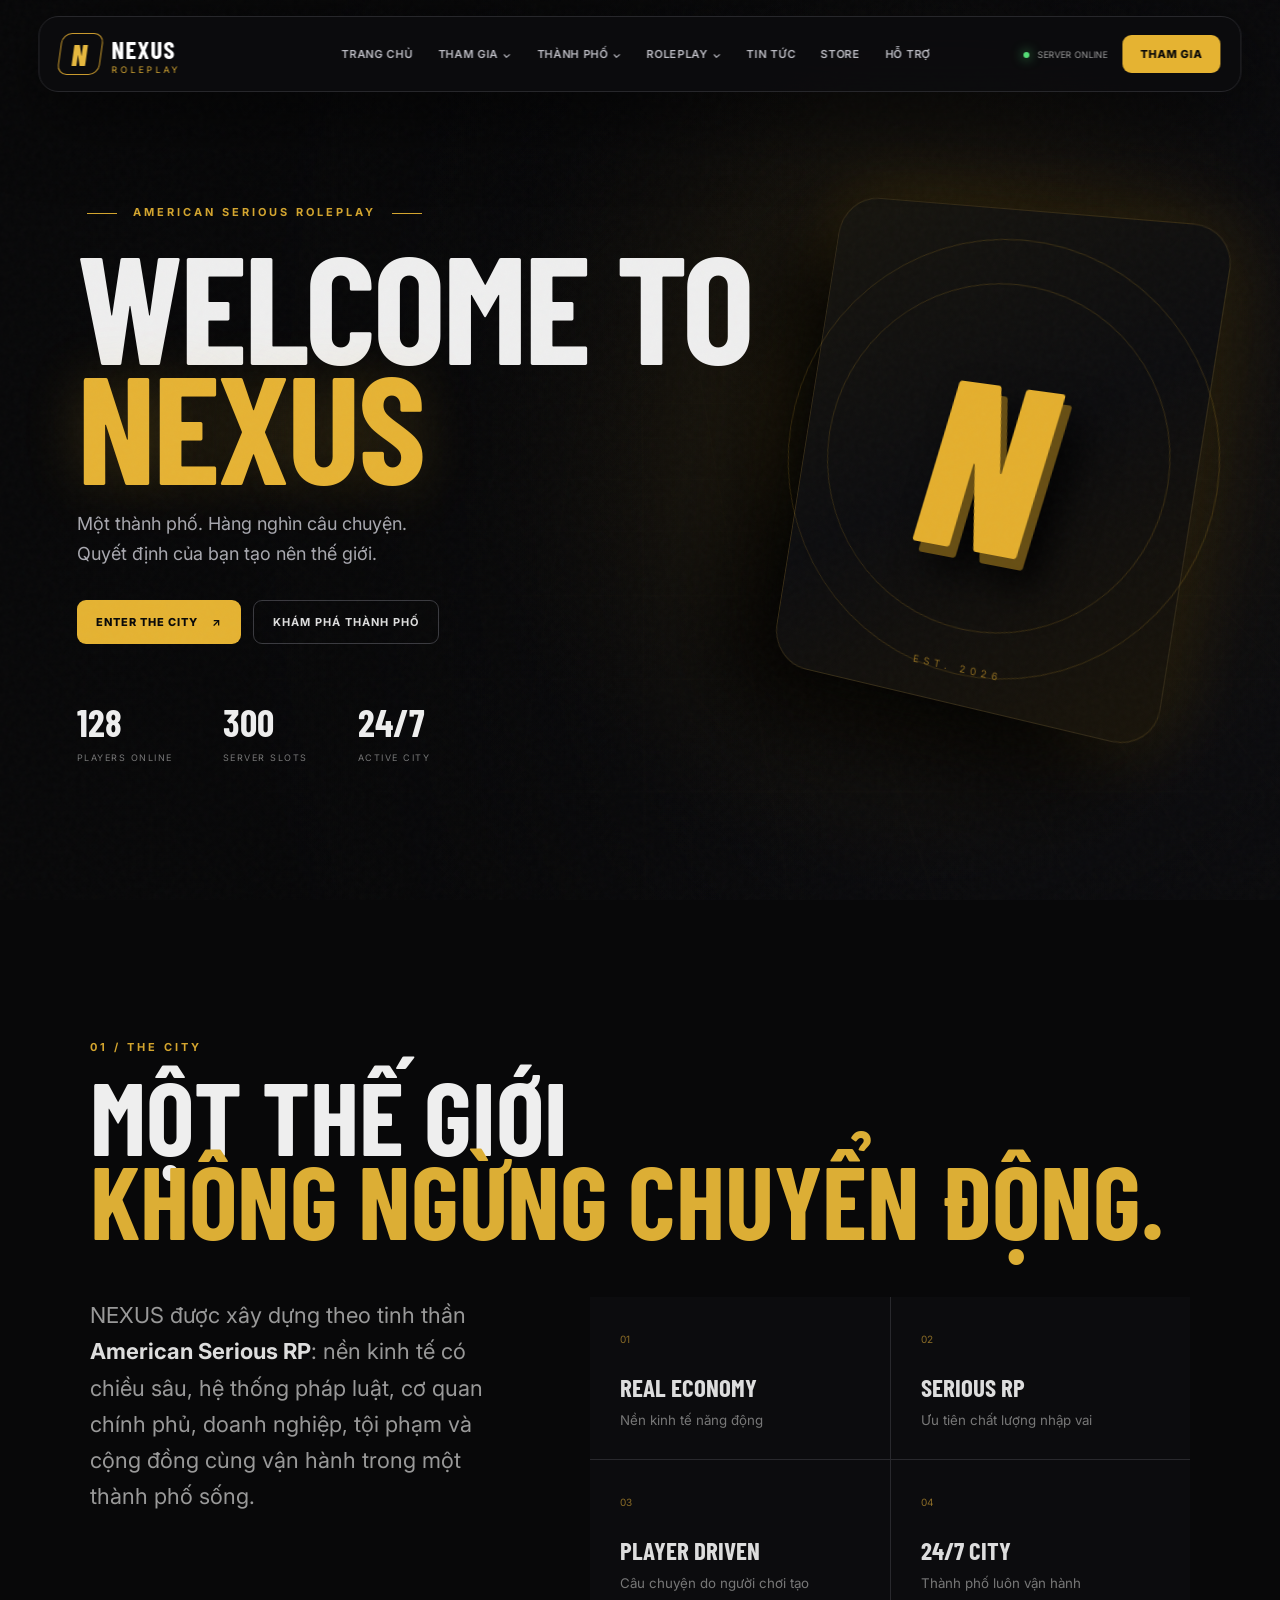
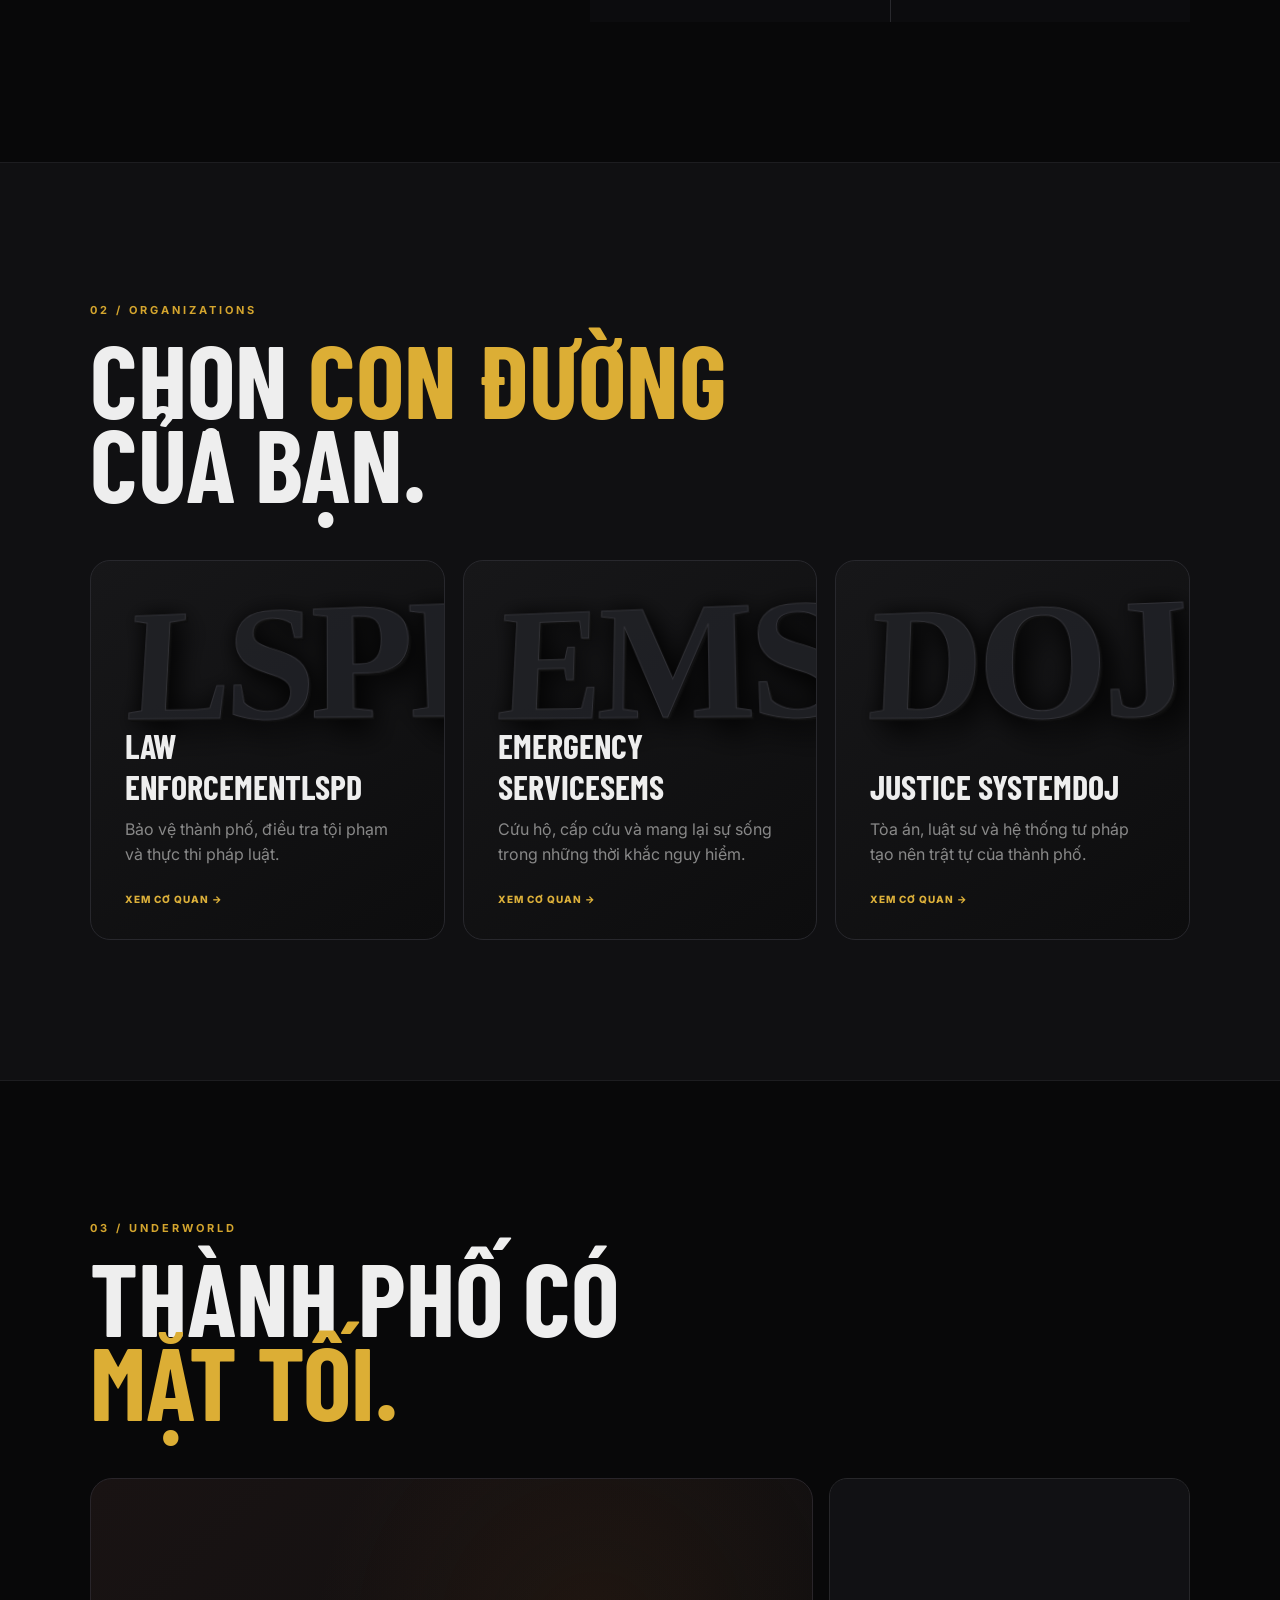
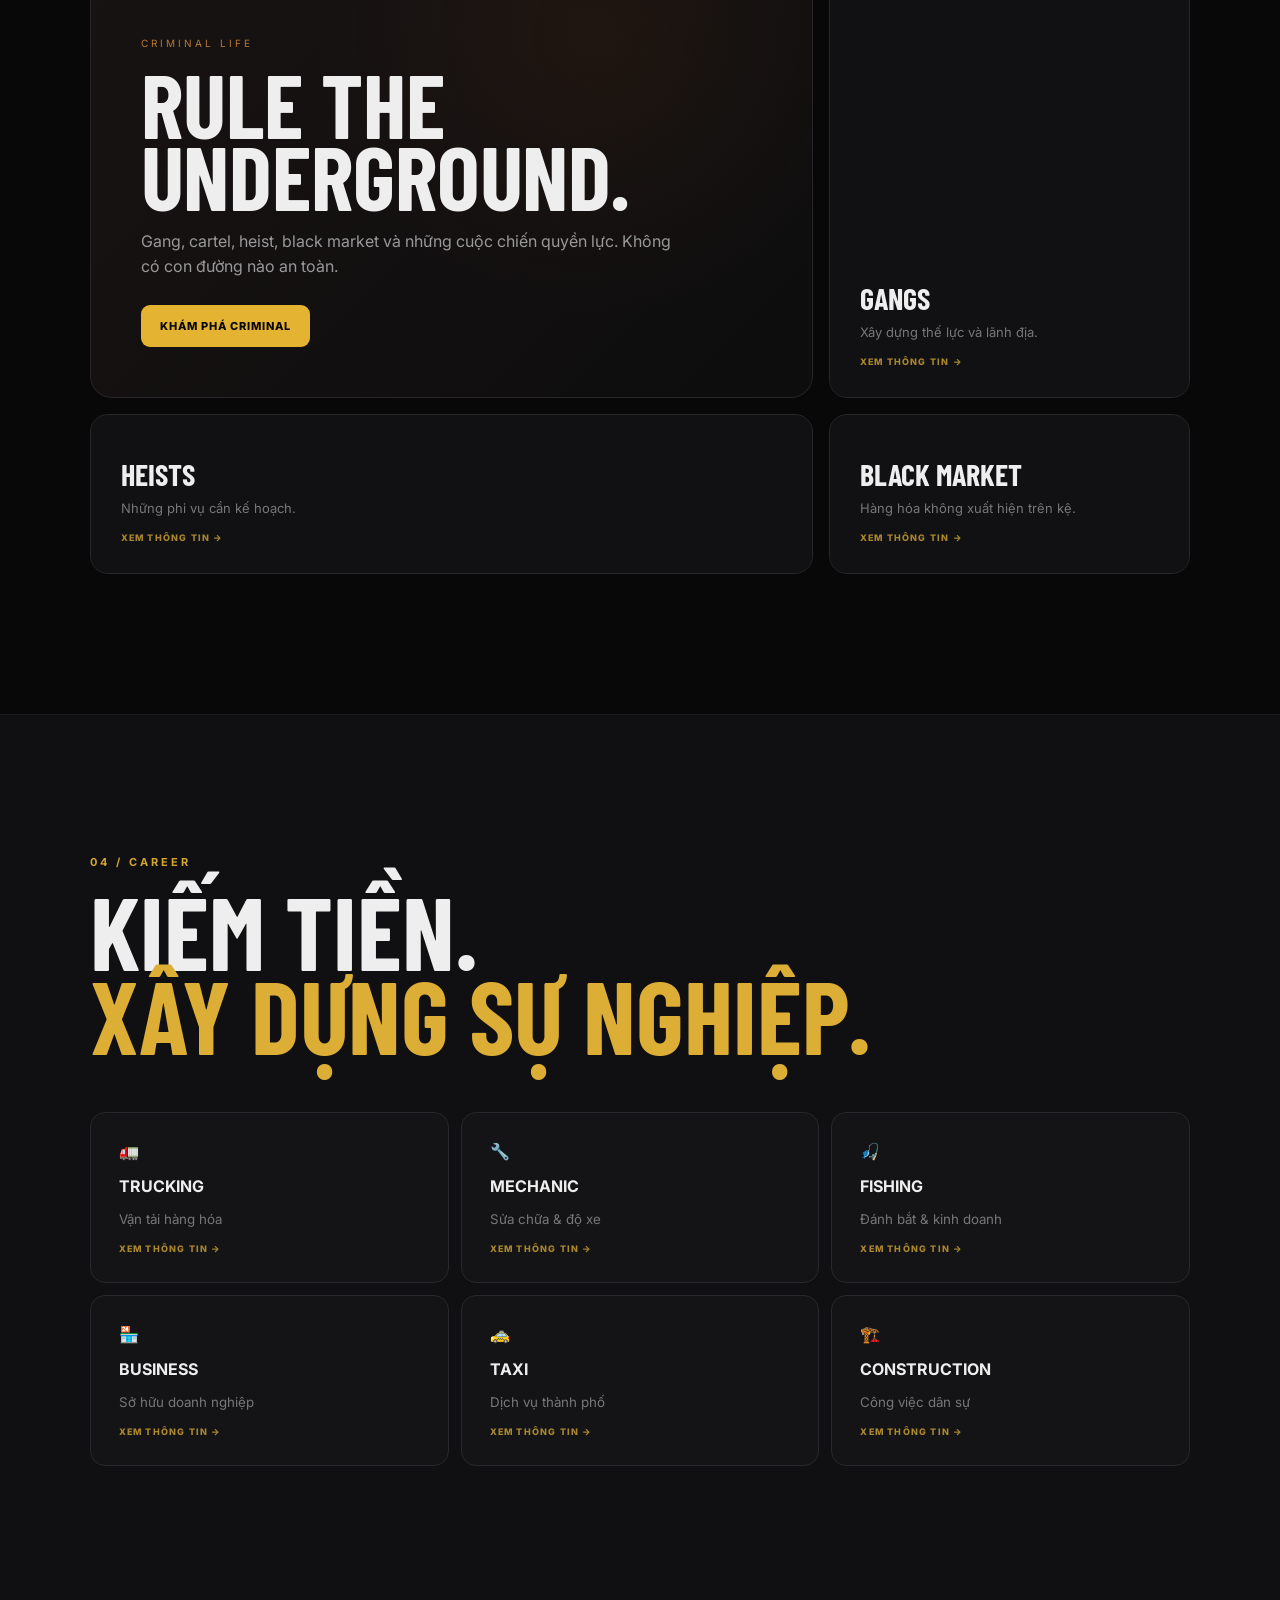
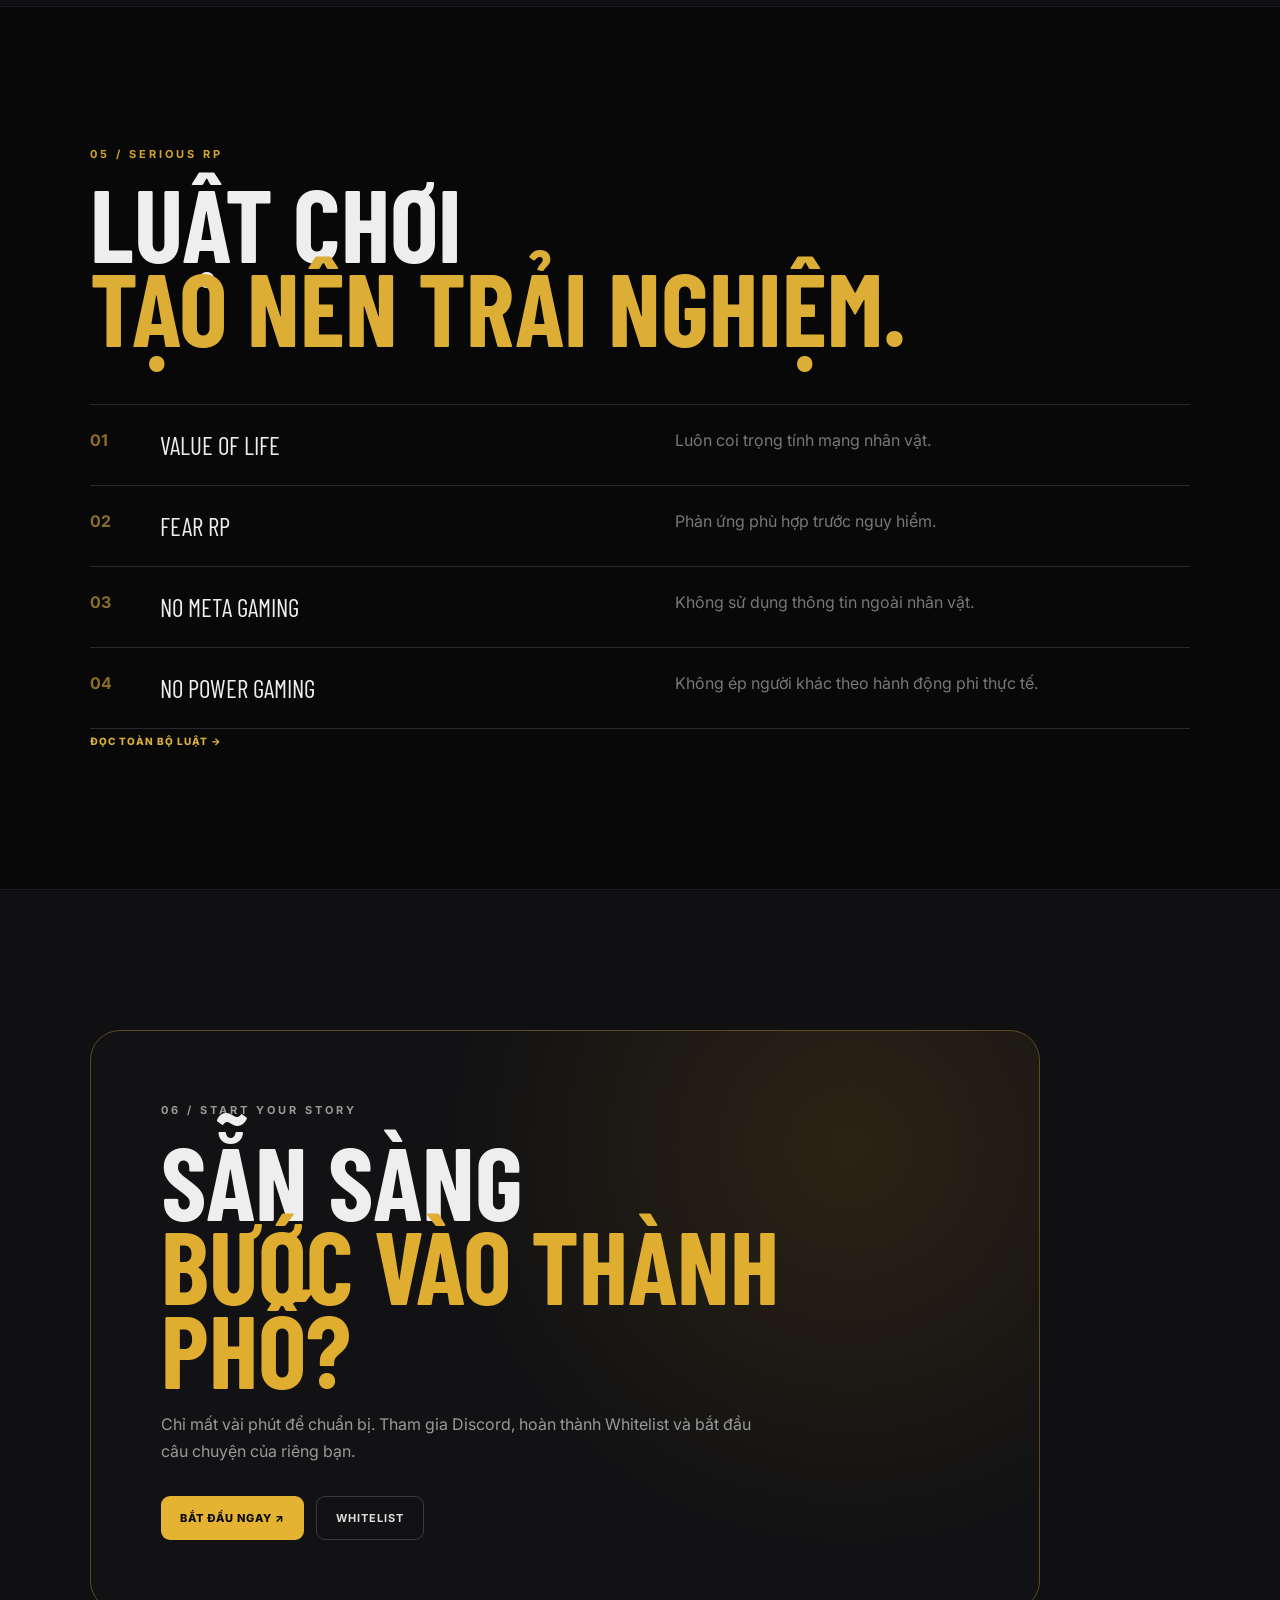
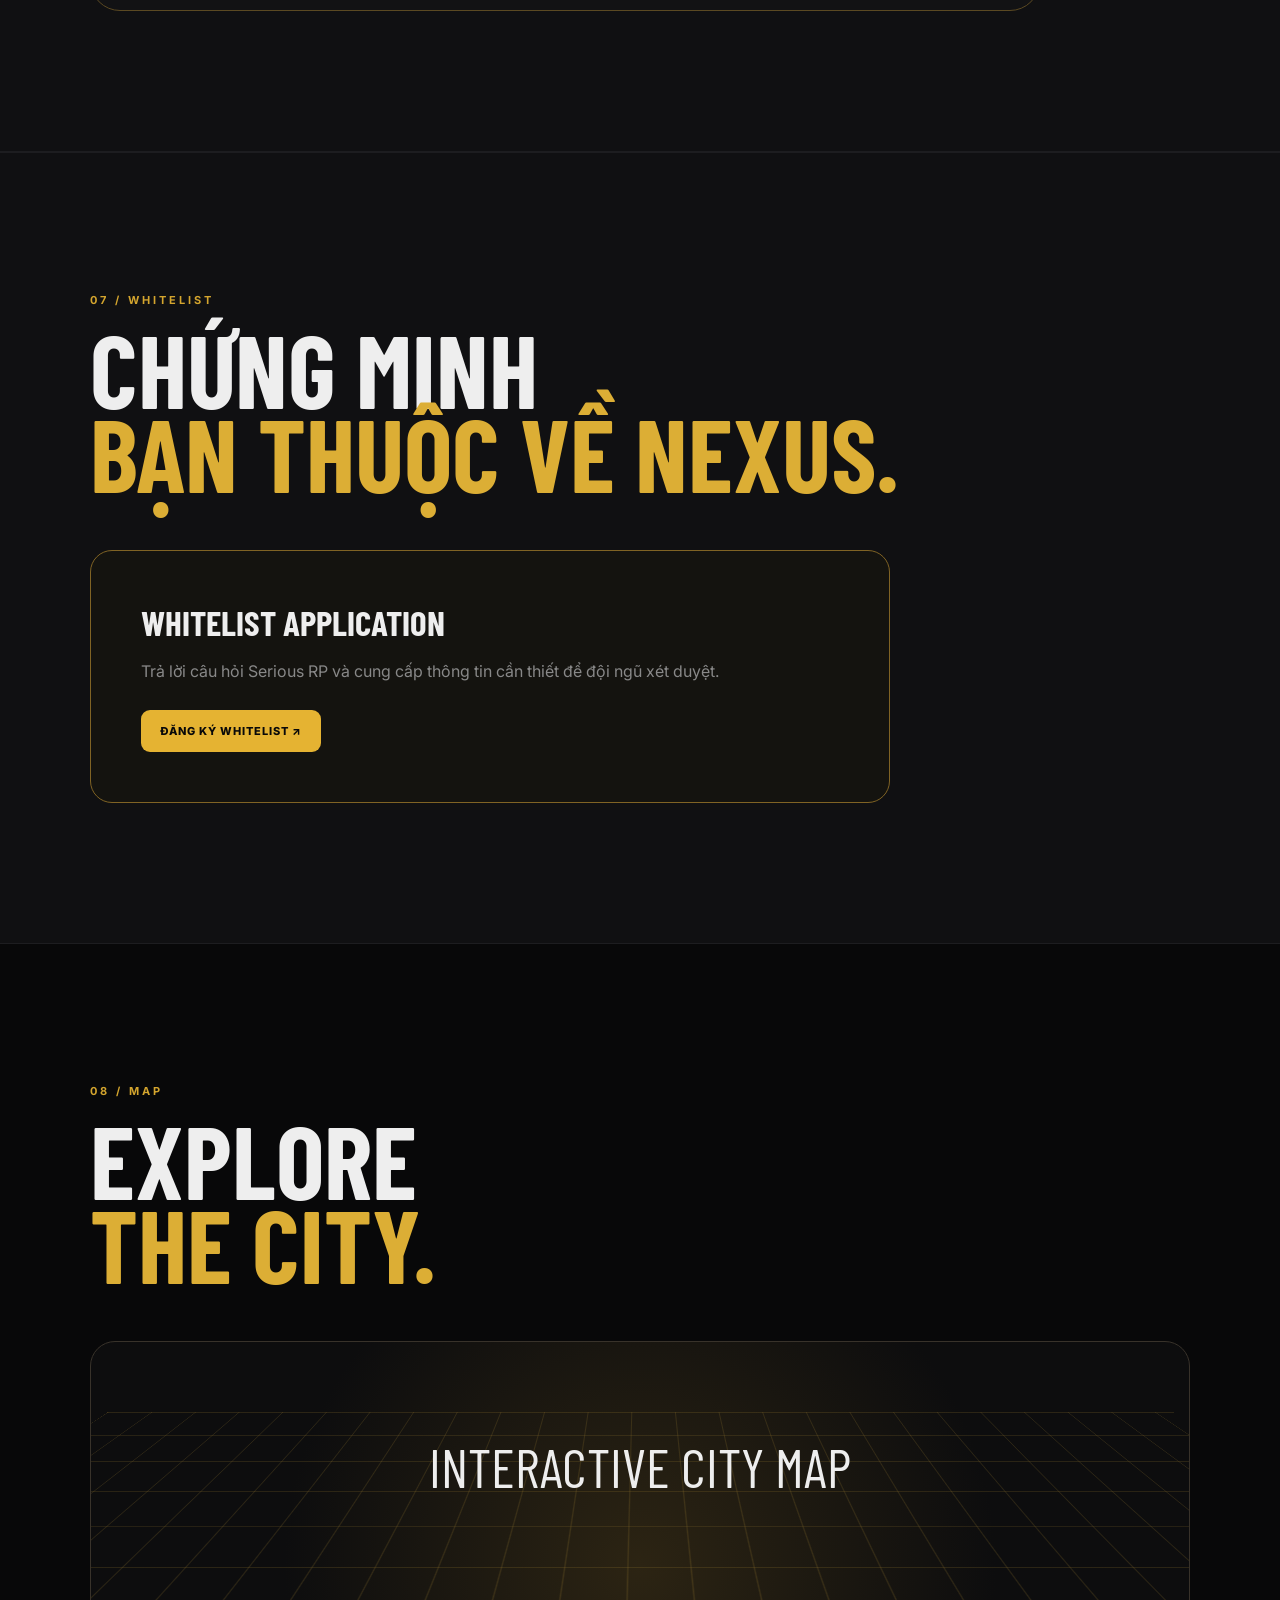
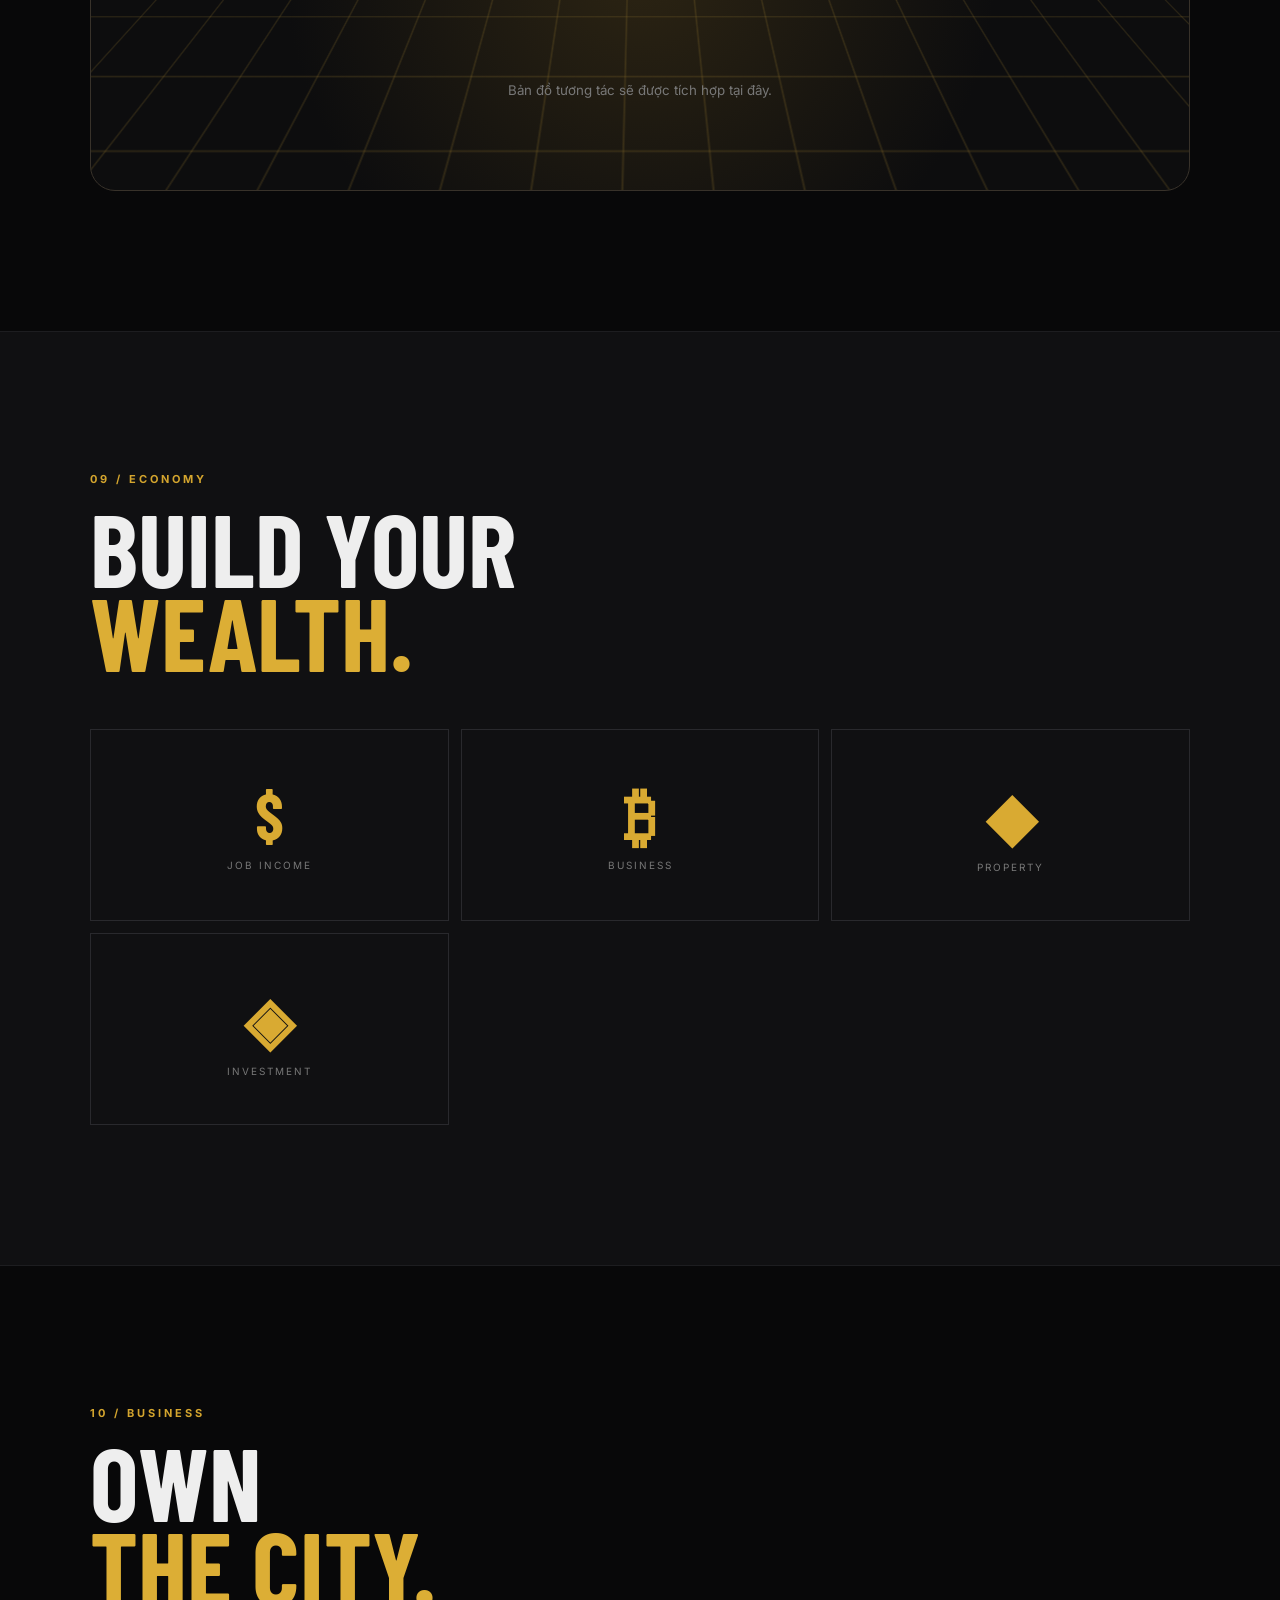
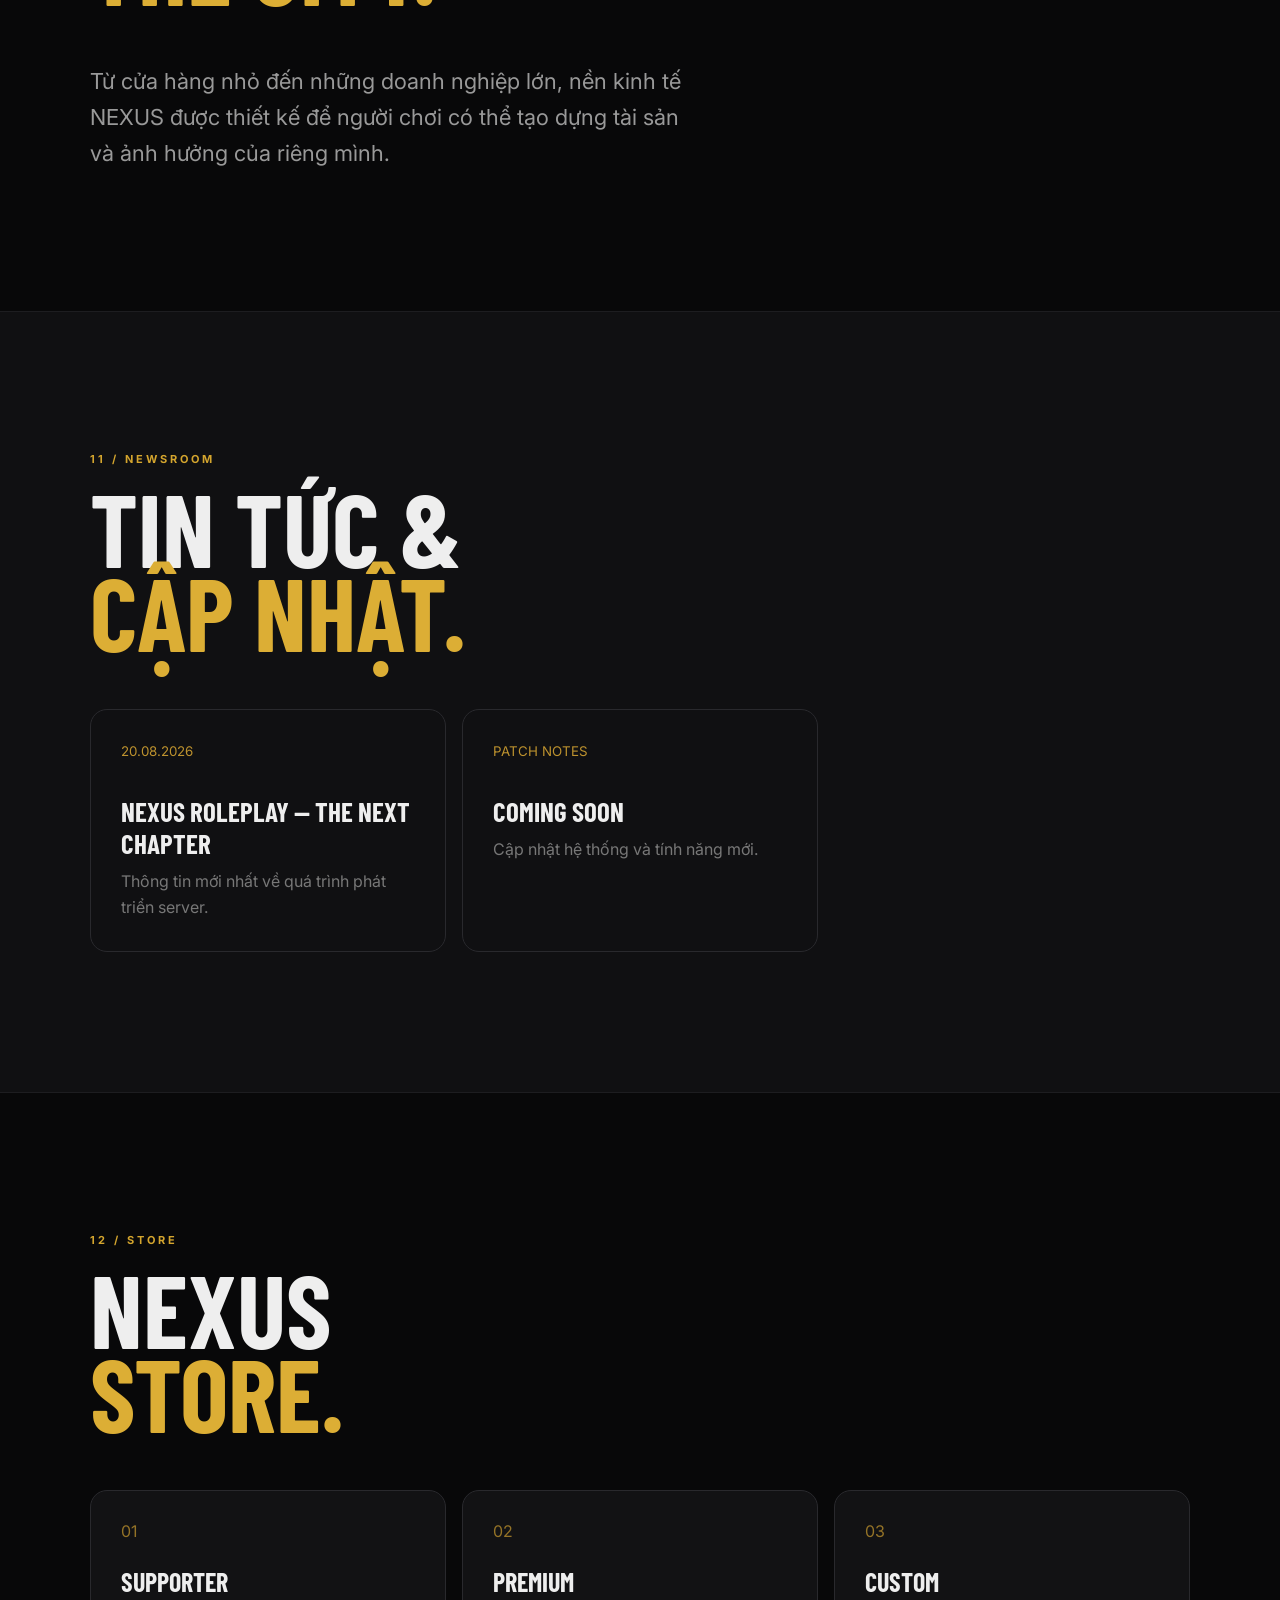
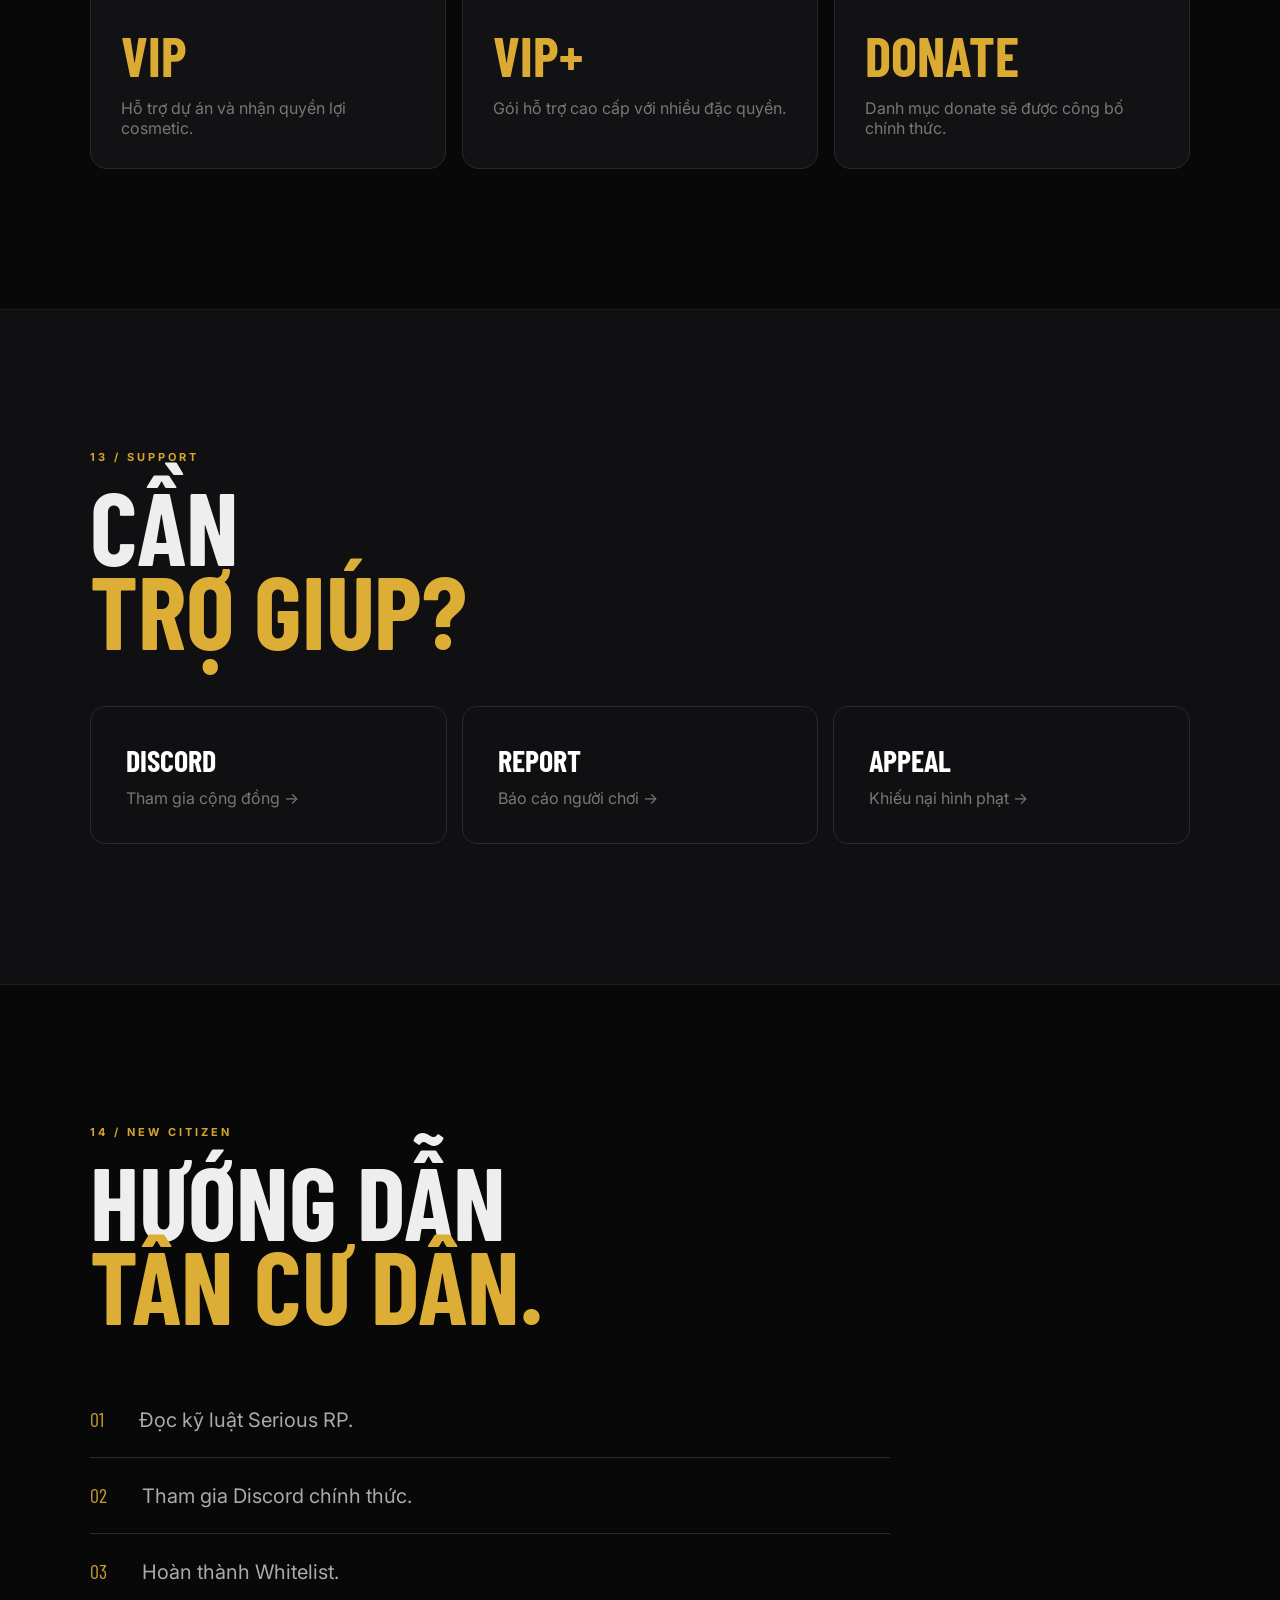
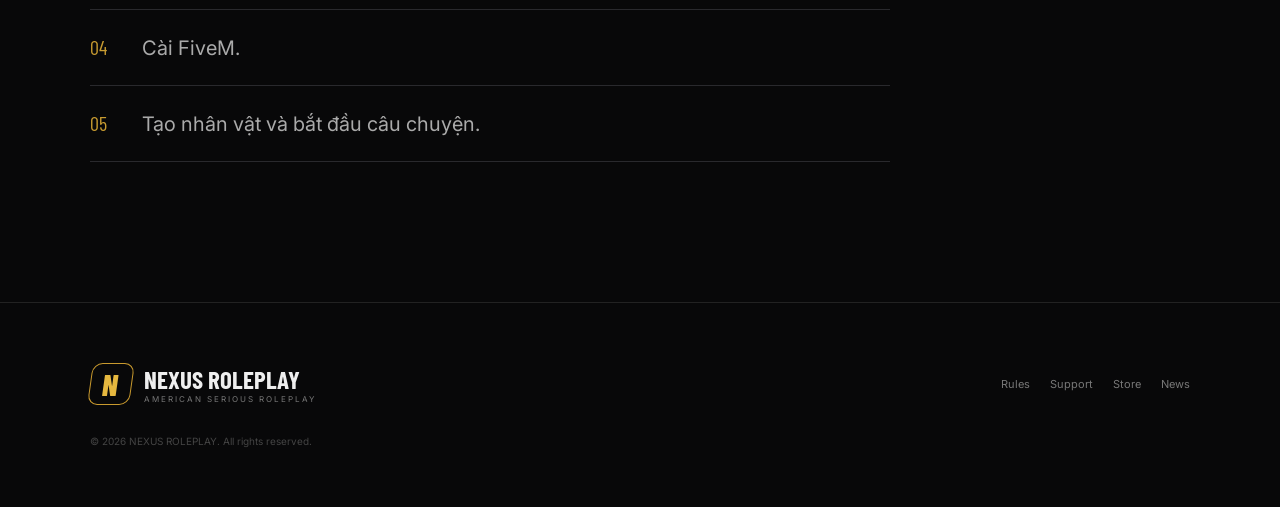
==== commit 5e255cca: "Add files via upload" ====
--- a/index.html
+++ b/index.html
@@ -127,21 +127,21 @@
       <div class="section-head"><p>03 / UNDERWORLD</p><h2>THÀNH PHỐ CÓ<br><em>MẶT TỐI.</em></h2></div>
       <div class="crime-grid">
         <div class="crime-main"><span>CRIMINAL LIFE</span><h3>RULE THE<br>UNDERGROUND.</h3><p>Gang, cartel, heist, black market và những cuộc chiến quyền lực. Không có con đường nào an toàn.</p><a class="primary" href="#gangs">KHÁM PHÁ CRIMINAL</a></div>
-        <div class="crime-side"><b>GANGS</b><p>Xây dựng thế lực và lãnh địa.</p></div>
-        <div class="crime-side"><b>HEISTS</b><p>Những phi vụ cần kế hoạch.</p></div>
-        <div class="crime-side"><b>BLACK MARKET</b><p>Hàng hóa không xuất hiện trên kệ.</p></div>
+        <div class="crime-side nexus-click" data-info="gangs"><b>GANGS</b><p>Xây dựng thế lực và lãnh địa.</p><span class="click-hint">XEM THÔNG TIN →</span></div>
+        <div class="crime-side nexus-click" data-info="heists"><b>HEISTS</b><p>Những phi vụ cần kế hoạch.</p><span class="click-hint">XEM THÔNG TIN →</span></div>
+        <div class="crime-side nexus-click" data-info="blackmarket"><b>BLACK MARKET</b><p>Hàng hóa không xuất hiện trên kệ.</p><span class="click-hint">XEM THÔNG TIN →</span></div>
       </div>
     </section>
 
     <section class="section dark-section" id="jobs">
       <div class="section-head"><p>04 / CAREER</p><h2>KIẾM TIỀN.<br><em>XÂY DỰNG SỰ NGHIỆP.</em></h2></div>
       <div class="job-grid">
-        <div>🚛 <b>TRUCKING</b><small>Vận tải hàng hóa</small></div>
-        <div>🔧 <b>MECHANIC</b><small>Sửa chữa & độ xe</small></div>
-        <div>🎣 <b>FISHING</b><small>Đánh bắt & kinh doanh</small></div>
-        <div>🏪 <b>BUSINESS</b><small>Sở hữu doanh nghiệp</small></div>
-        <div>🚕 <b>TAXI</b><small>Dịch vụ thành phố</small></div>
-        <div>🏗️ <b>CONSTRUCTION</b><small>Công việc dân sự</small></div>
+        <div class="nexus-click" data-info="trucking">🚛 <b>TRUCKING</b><small>Vận tải hàng hóa</small><span class="click-hint">XEM THÔNG TIN →</span></div>
+        <div class="nexus-click" data-info="mechanic">🔧 <b>MECHANIC</b><small>Sửa chữa & độ xe</small><span class="click-hint">XEM THÔNG TIN →</span></div>
+        <div class="nexus-click" data-info="fishing">🎣 <b>FISHING</b><small>Đánh bắt & kinh doanh</small><span class="click-hint">XEM THÔNG TIN →</span></div>
+        <div class="nexus-click" data-info="business">🏪 <b>BUSINESS</b><small>Sở hữu doanh nghiệp</small><span class="click-hint">XEM THÔNG TIN →</span></div>
+        <div class="nexus-click" data-info="taxi">🚕 <b>TAXI</b><small>Dịch vụ thành phố</small><span class="click-hint">XEM THÔNG TIN →</span></div>
+        <div class="nexus-click" data-info="construction">🏗️ <b>CONSTRUCTION</b><small>Công việc dân sự</small><span class="click-hint">XEM THÔNG TIN →</span></div>
       </div>
     </section>
 
@@ -212,6 +212,18 @@
     <p>© 2026 NEXUS ROLEPLAY. All rights reserved.</p>
   </footer>
 
+  <div class="nexus-modal" id="nexusModal" aria-hidden="true">
+    <div class="nexus-modal-backdrop" data-close-modal></div>
+    <div class="nexus-modal-box" role="dialog" aria-modal="true">
+      <button class="nexus-modal-close" type="button" data-close-modal>×</button>
+      <span class="nexus-modal-kicker">NEXUS ROLEPLAY</span>
+      <h2 id="nexusModalTitle">INFORMATION</h2>
+      <p id="nexusModalText"></p>
+      <div class="nexus-modal-line"></div>
+      <div class="nexus-modal-tags" id="nexusModalTags"></div>
+    </div>
+  </div>
+
   <script src="script.js"></script>
 </body>
 </html>
--- a/style.css
+++ b/style.css
@@ -144,3 +144,23 @@
   border-color:rgba(245,201,75,.7);
   box-shadow:0 0 35px rgba(217,169,40,.16),0 18px 50px rgba(0,0,0,.6);
 }
+
+/* ===== NEXUS CLICKABLE INFO CARDS ===== */
+.nexus-click{cursor:pointer;position:relative;transition:transform .3s ease,border-color .3s ease,box-shadow .3s ease;background-clip:padding-box}
+.nexus-click:hover{transform:translateY(-5px);border-color:rgba(245,201,75,.65)!important;box-shadow:0 0 30px rgba(217,169,40,.12),0 15px 40px rgba(0,0,0,.45)}
+.click-hint{display:block!important;color:#dcae35!important;font-size:9px!important;font-weight:800;letter-spacing:1.2px;margin-top:16px!important;opacity:.75;transition:.25s}
+.nexus-click:hover .click-hint{opacity:1;transform:translateX(4px)}
+.nexus-modal{position:fixed;inset:0;z-index:9999;display:none;align-items:center;justify-content:center;padding:22px}
+.nexus-modal.open{display:flex}
+.nexus-modal-backdrop{position:absolute;inset:0;background:rgba(0,0,0,.78);backdrop-filter:blur(10px)}
+.nexus-modal-box{position:relative;width:min(620px,100%);padding:42px;border:1px solid rgba(217,169,40,.4);border-radius:24px;background:linear-gradient(145deg,#191919,#0b0b0d);box-shadow:0 30px 100px rgba(0,0,0,.85),0 0 50px rgba(217,169,40,.1);animation:nexusModalIn .28s ease}
+.nexus-modal-close{position:absolute;right:18px;top:14px;width:40px;height:40px;border:0;background:transparent;color:#aaa;font-size:34px;cursor:pointer}
+.nexus-modal-close:hover{color:#e9b83d}
+.nexus-modal-kicker{color:#d4a52e;font-size:9px;font-weight:800;letter-spacing:3px}
+.nexus-modal-box h2{font-family:'Barlow Condensed';font-size:clamp(50px,9vw,82px);line-height:.85;margin:18px 0;color:#fff}
+.nexus-modal-box p{color:#999;line-height:1.75;font-size:15px;max-width:520px}
+.nexus-modal-line{height:1px;background:#29292d;margin:28px 0}
+.nexus-modal-tags{display:flex;gap:8px;flex-wrap:wrap}
+.nexus-modal-tags span{border:1px solid #39332a;border-radius:999px;padding:8px 12px;color:#d6a932;font-size:9px;font-weight:800;letter-spacing:1px}
+@keyframes nexusModalIn{from{opacity:0;transform:translateY(20px) scale(.97)}to{opacity:1;transform:none}}
+@media(max-width:650px){.nexus-modal-box{padding:32px 24px}.nexus-modal-box h2{font-size:58px}.nexus-modal-box p{font-size:14px}}
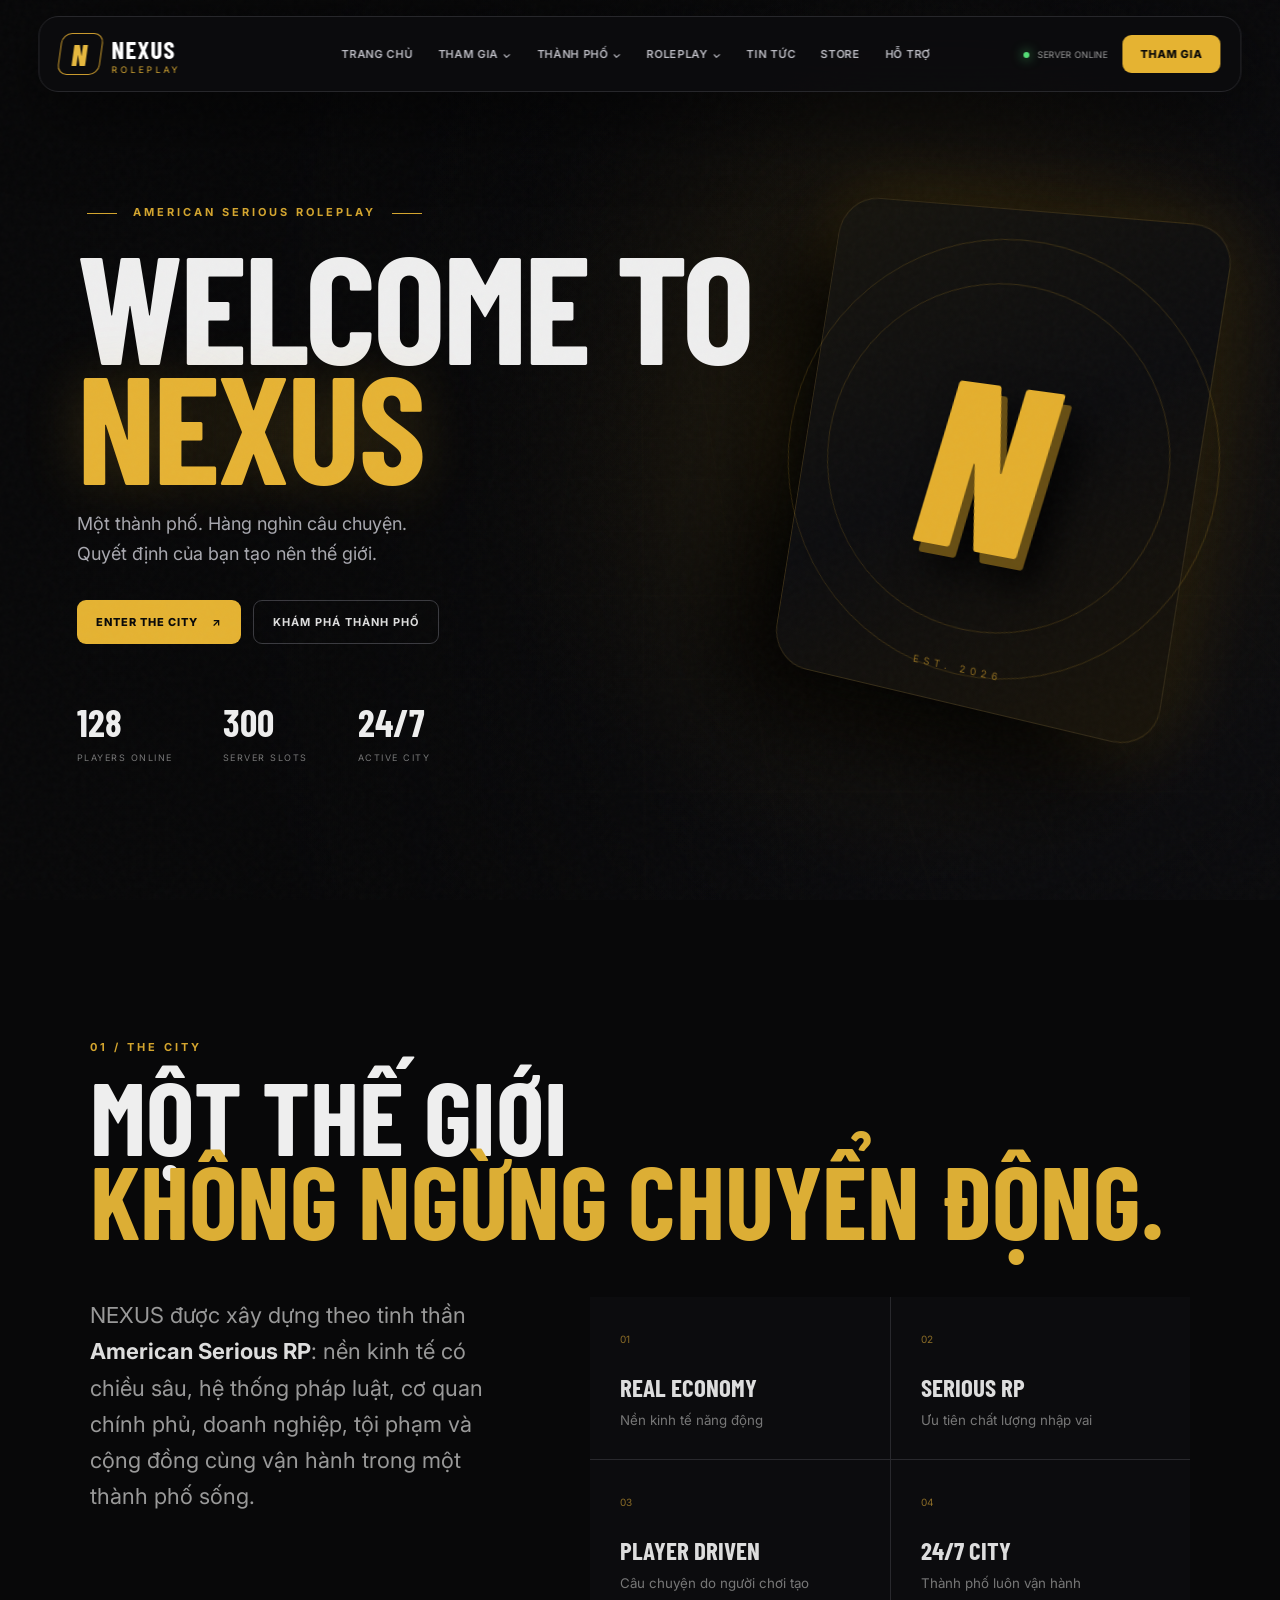
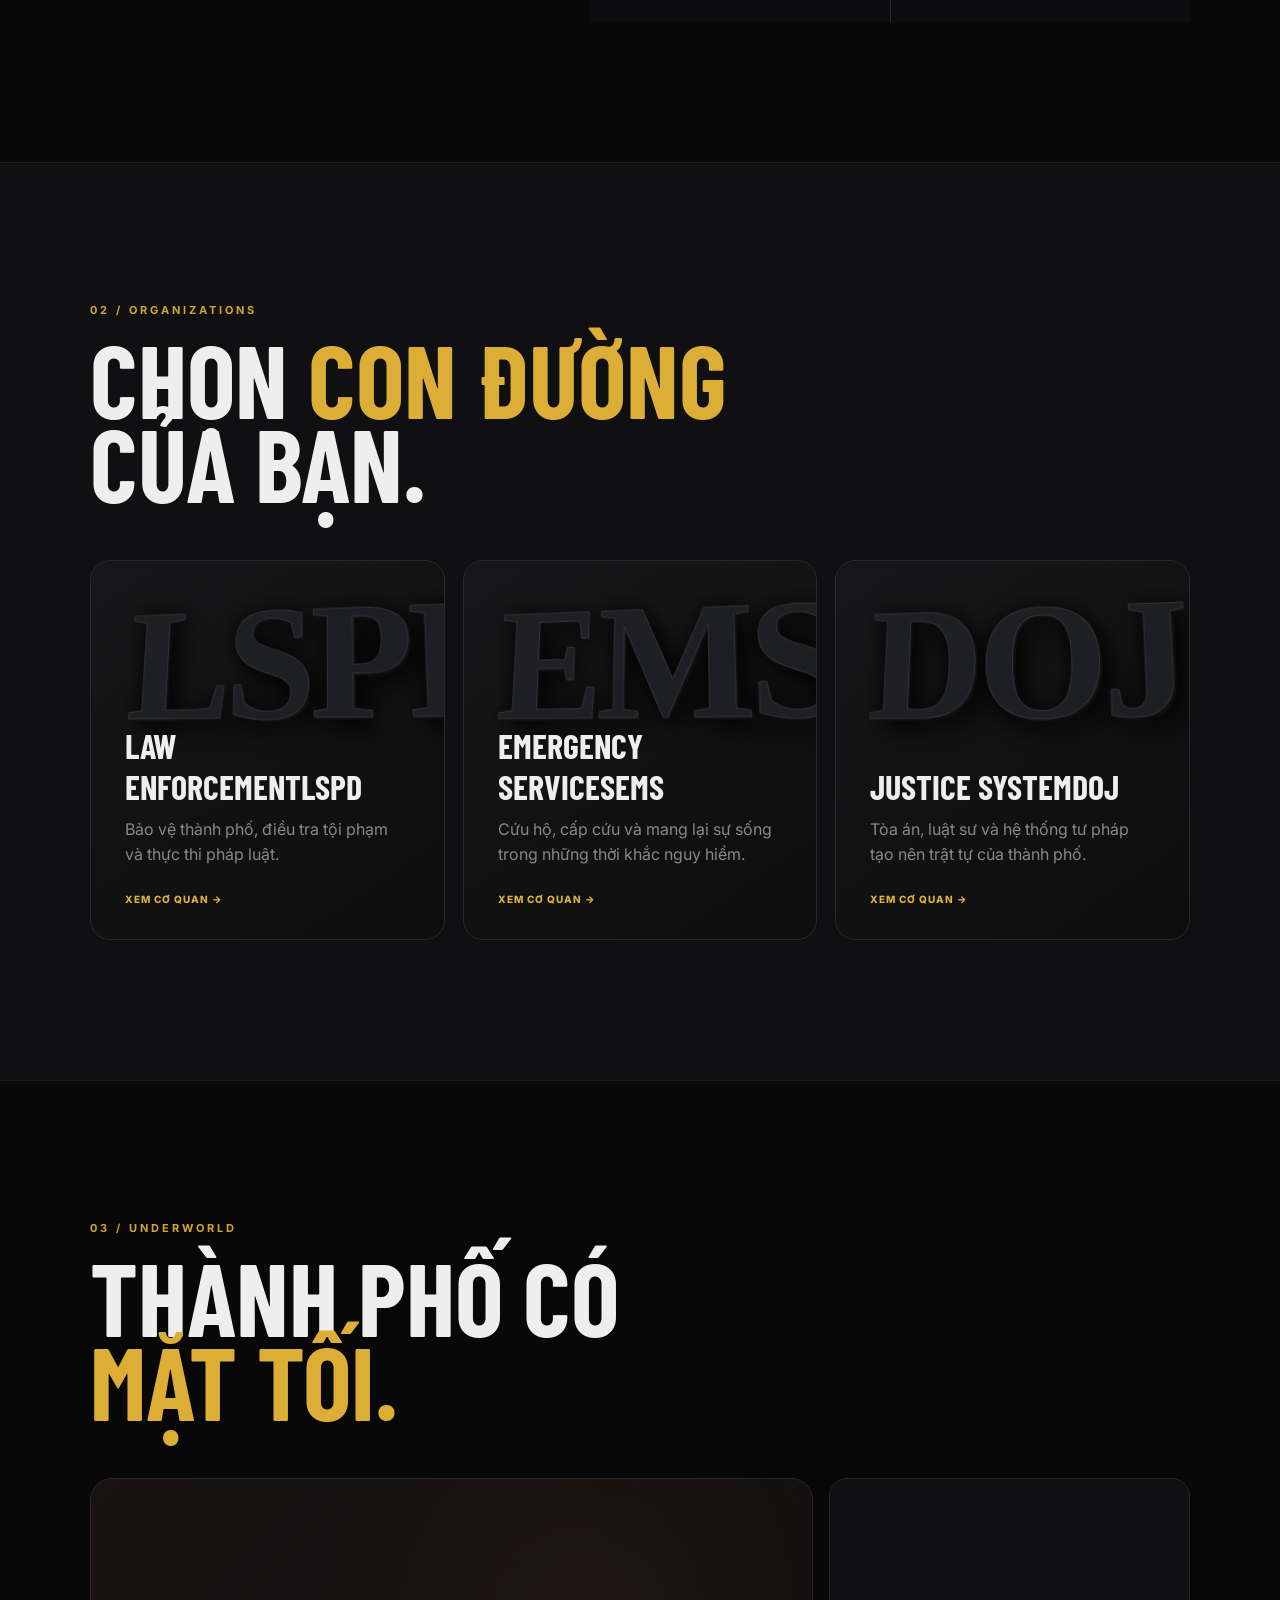
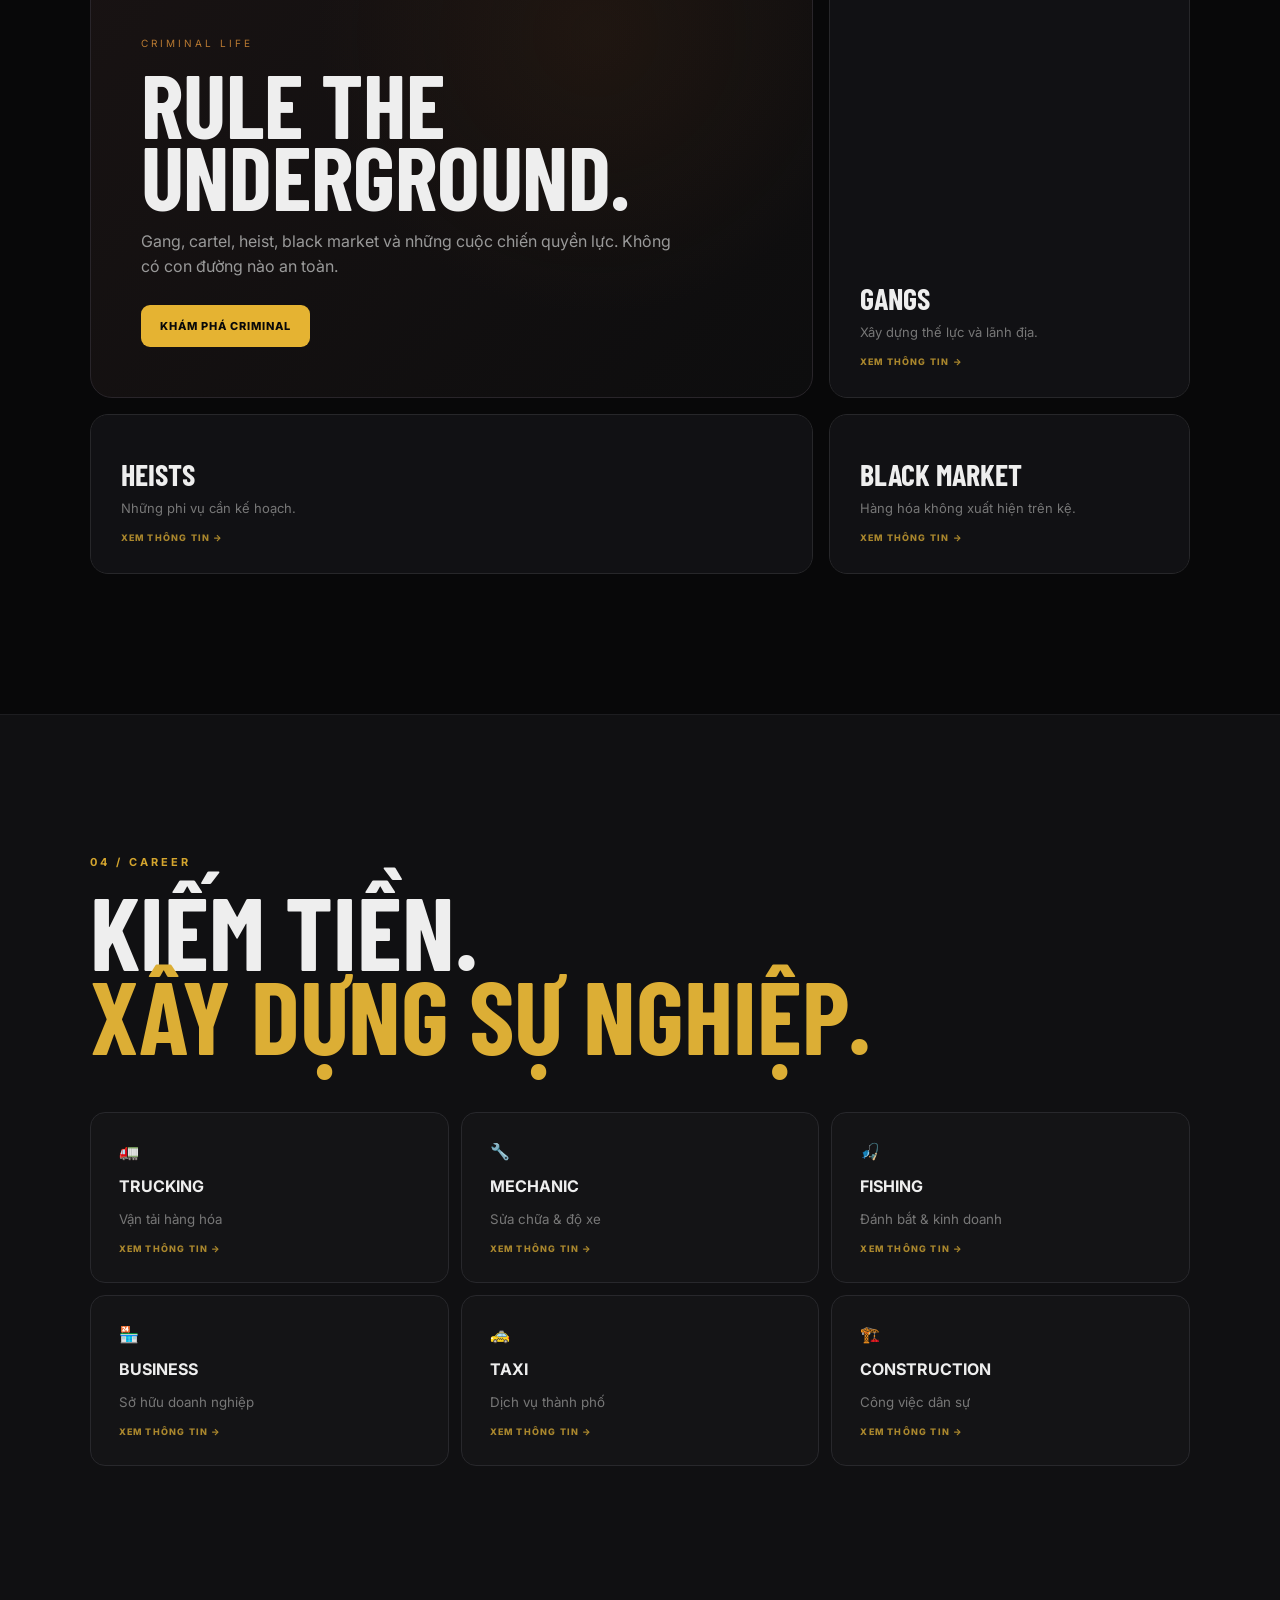
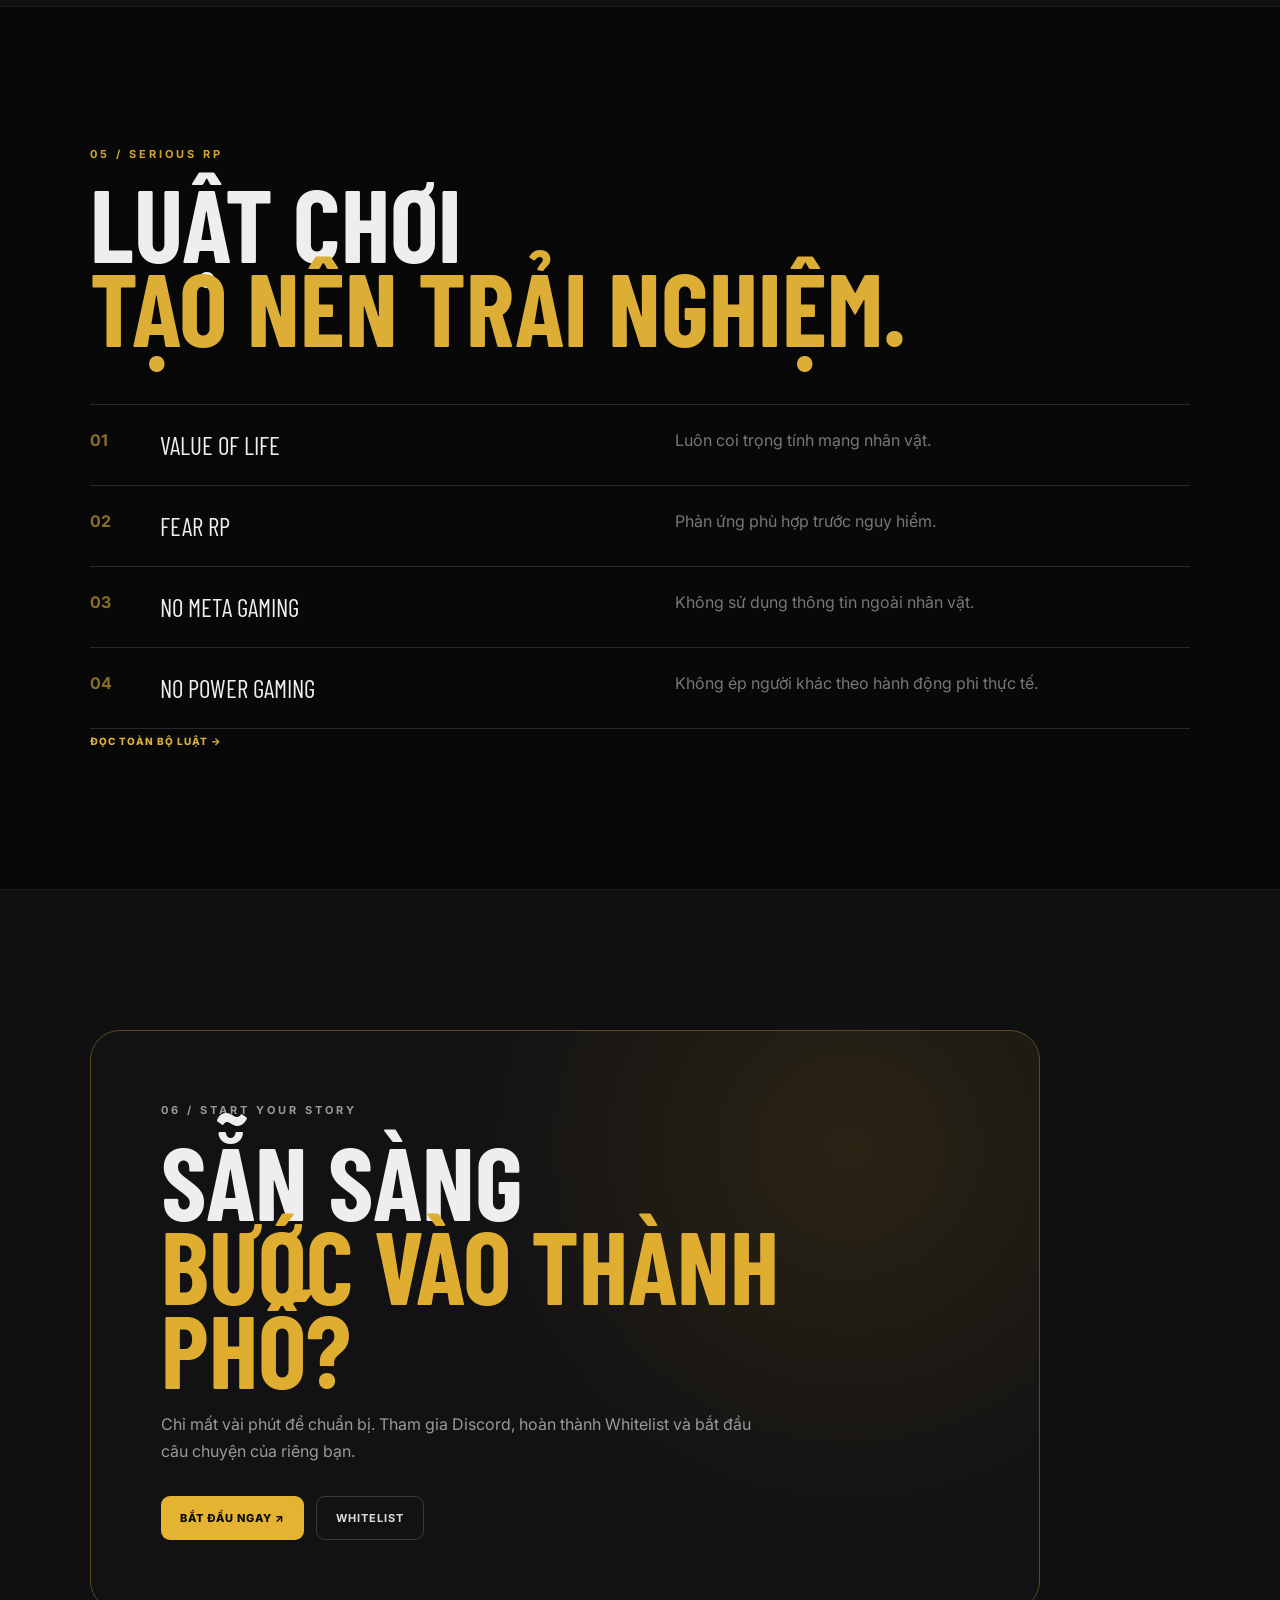
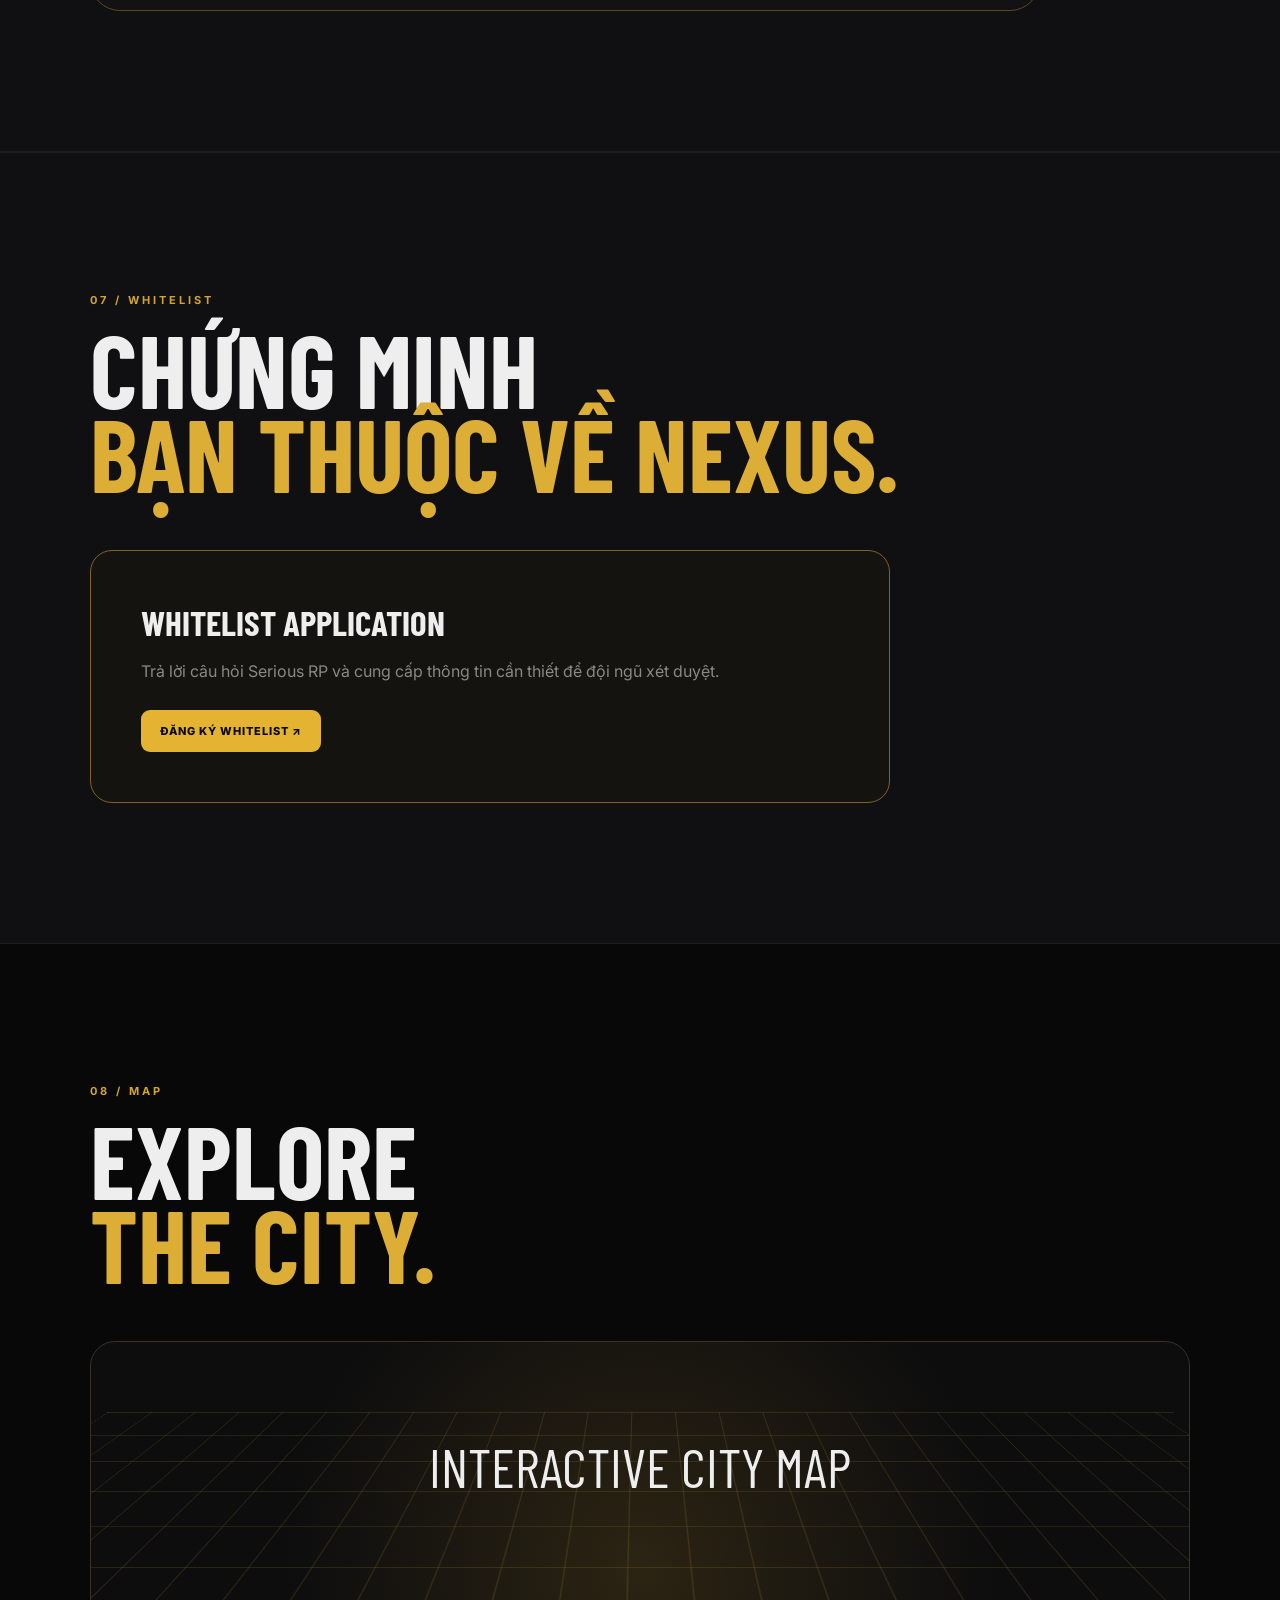
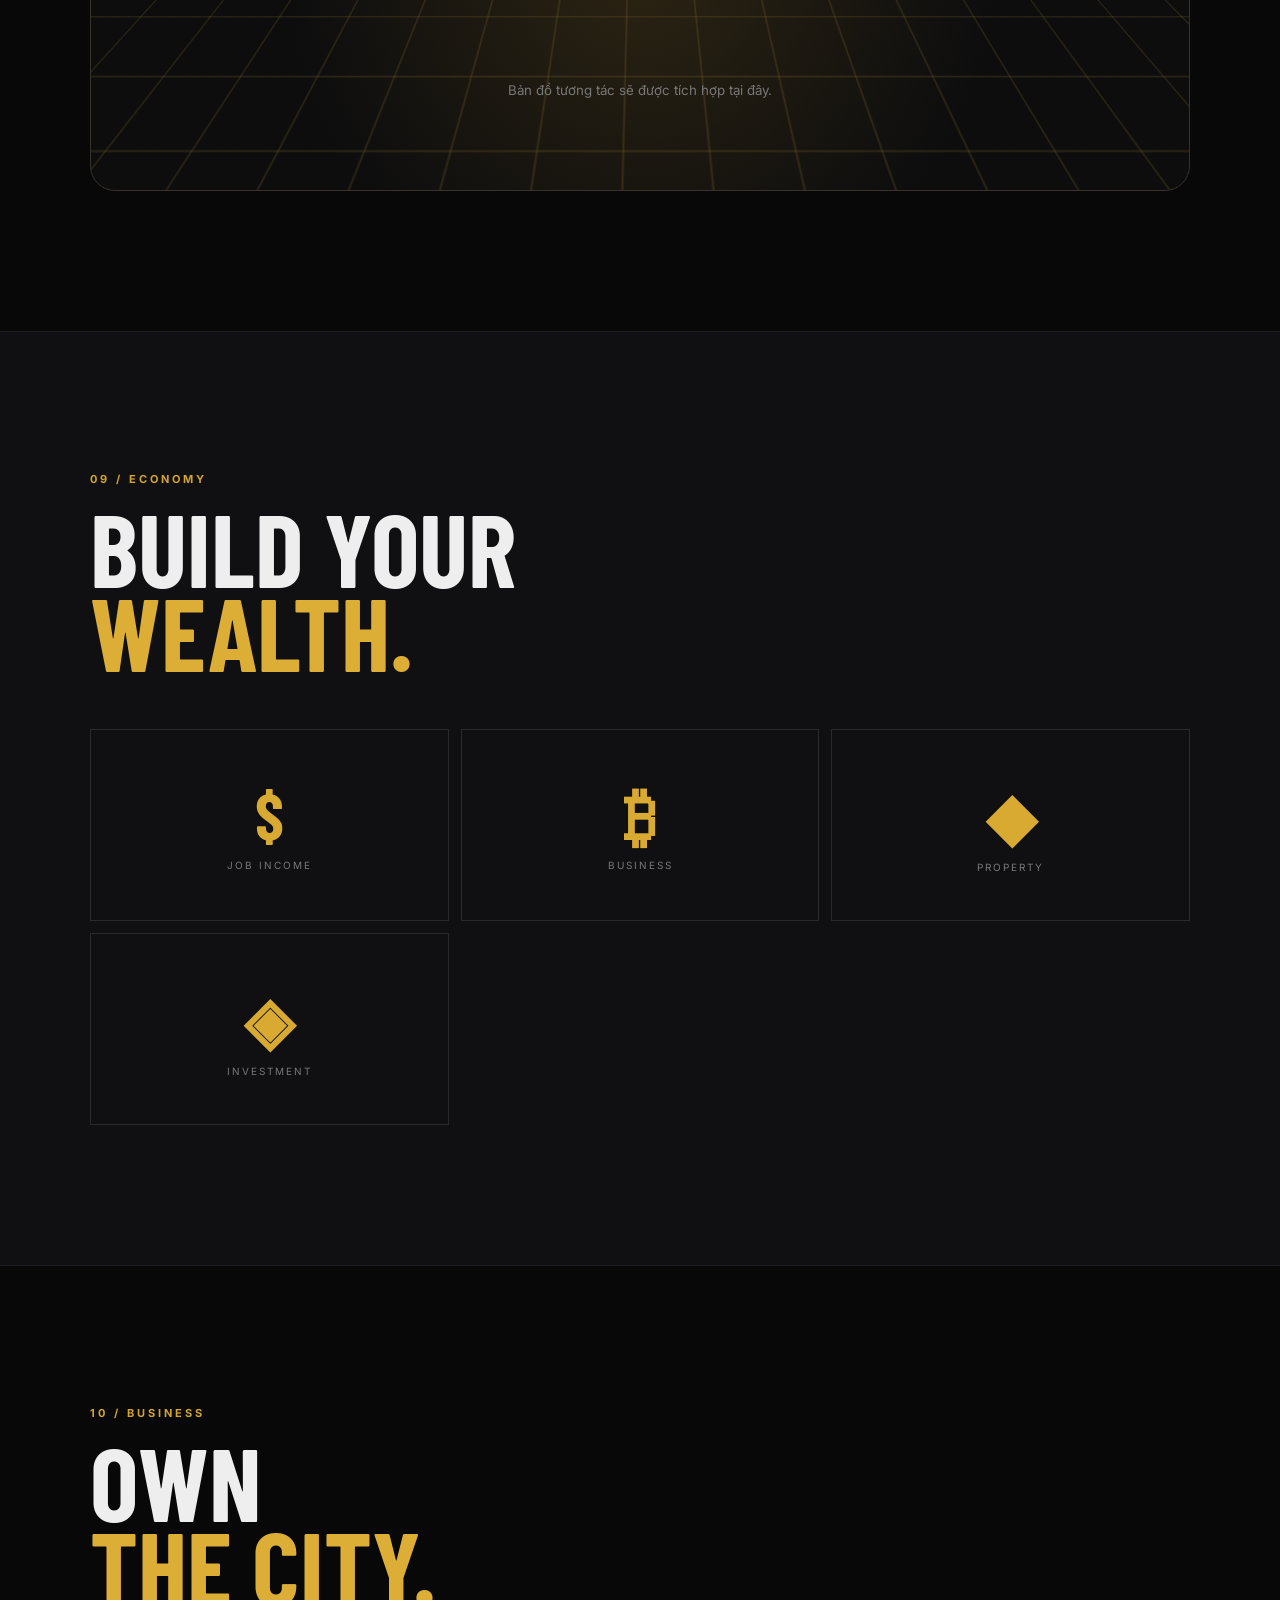
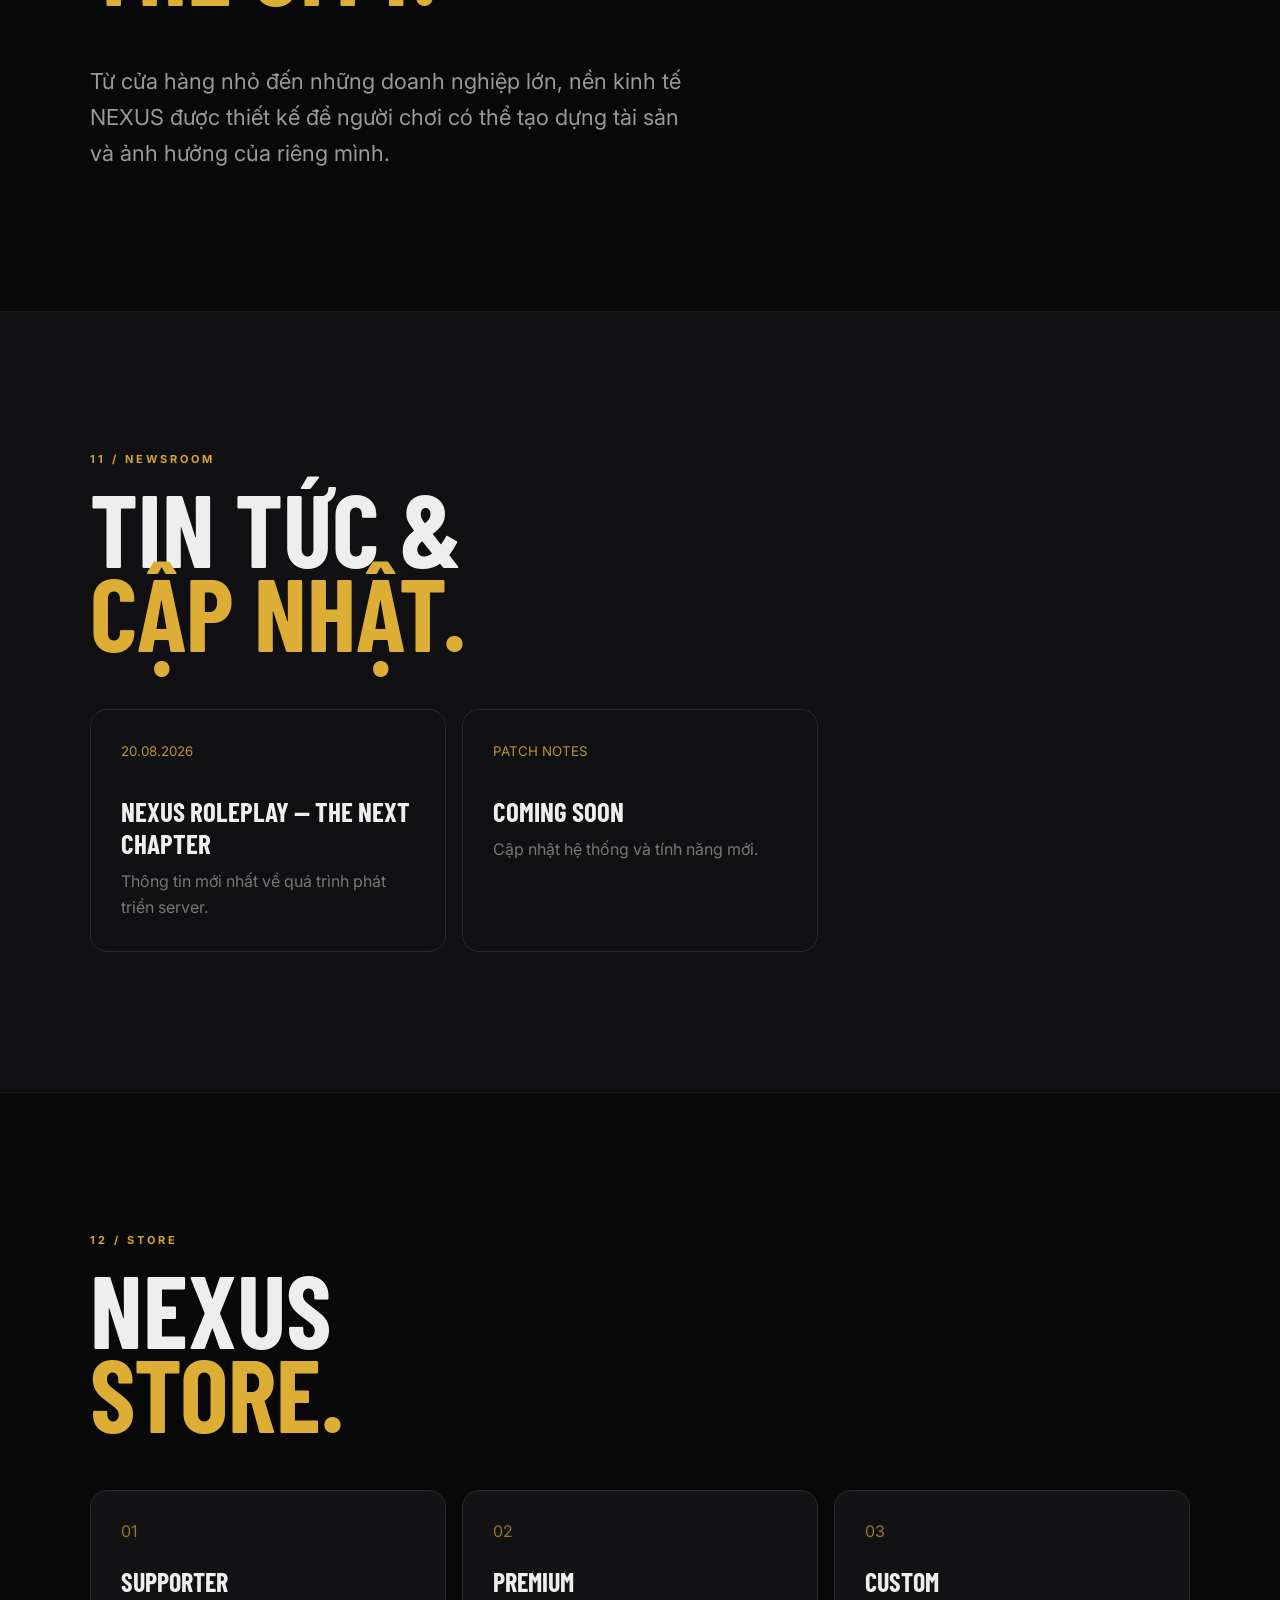
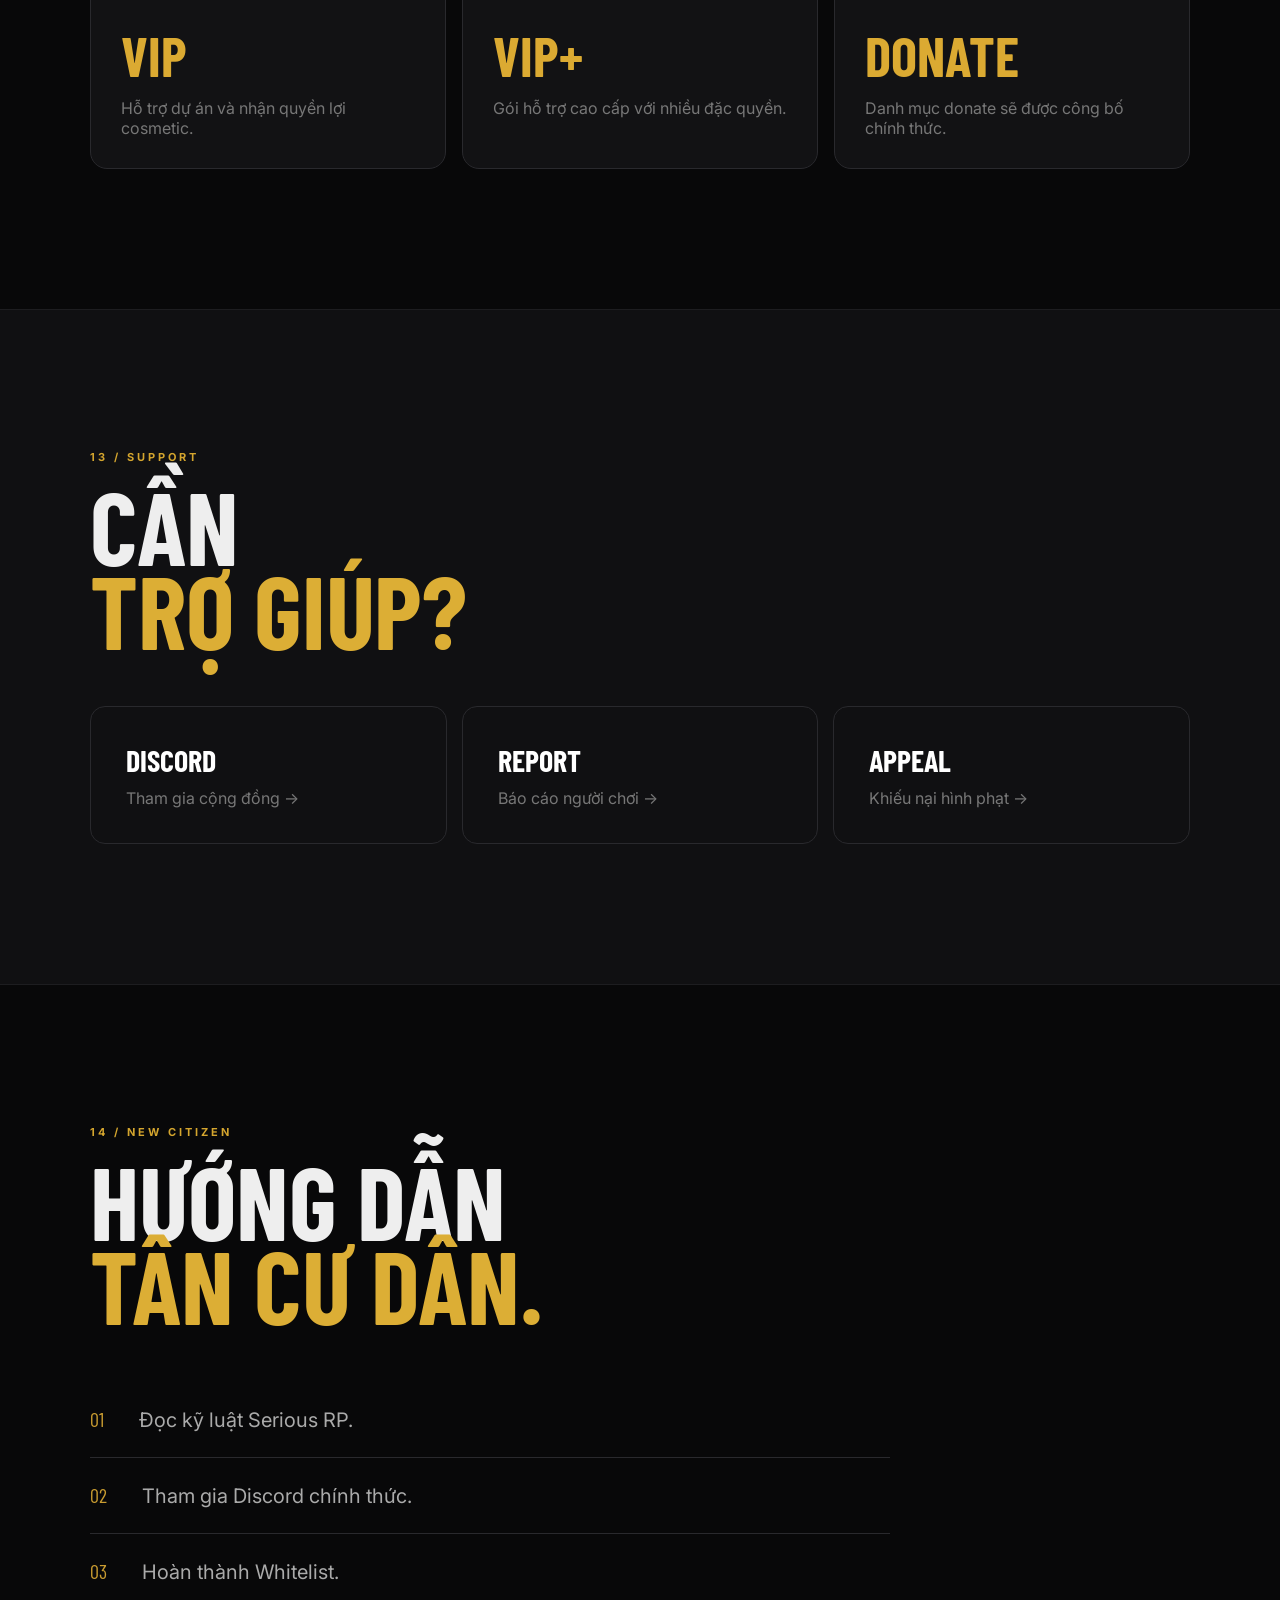
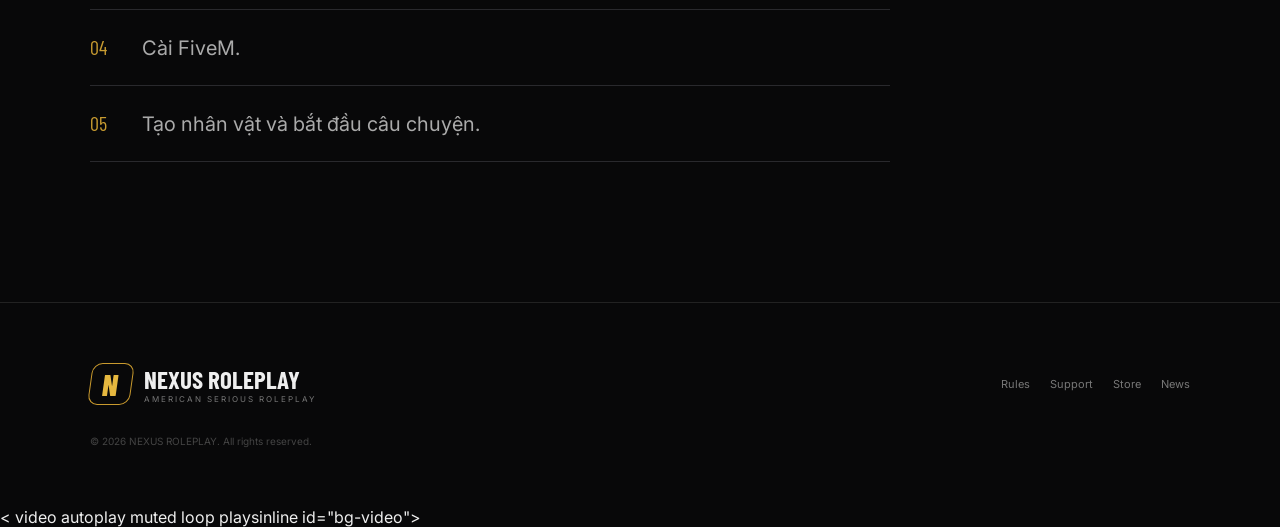
==== commit 3789e602: "Update index.html" ====
--- a/index.html
+++ b/index.html
@@ -1,6 +1,27 @@
 <!DOCTYPE html>
 <html lang="vi">
 <head>
+  <style>
+#bg-video { 
+  position: fixed; 
+  right: 0; 
+  bottom: 0;
+  min-width: 100%; 
+  min-height: 100%;
+  z-index: -2; 
+  object-fit: cover; 
+  filter: brightness(0.35) contrast(1.1); 
+}
+.overlay { 
+  background: linear-gradient(180deg, rgba(0,0,0,0.8) 0%, rgba(150,0,0,0.3) 100%); 
+  position: fixed; 
+  top:0; 
+  left:0; 
+  width:100%; 
+  height:100%; 
+  z-index: -1; 
+}
+  </style>
   <meta charset="UTF-8" />
   <meta name="viewport" content="width=device-width, initial-scale=1.0" />
   <meta name="theme-color" content="#090909" />
@@ -225,5 +246,9 @@
   </div>
 
   <script src="script.js"></script>
-</body>
+</body><
+         video autoplay muted loop playsinline id="bg-video">
+  <source src="bg.mp4" type="video/mp4">
+</video>
+<div class="overlay"></div>
 </html>
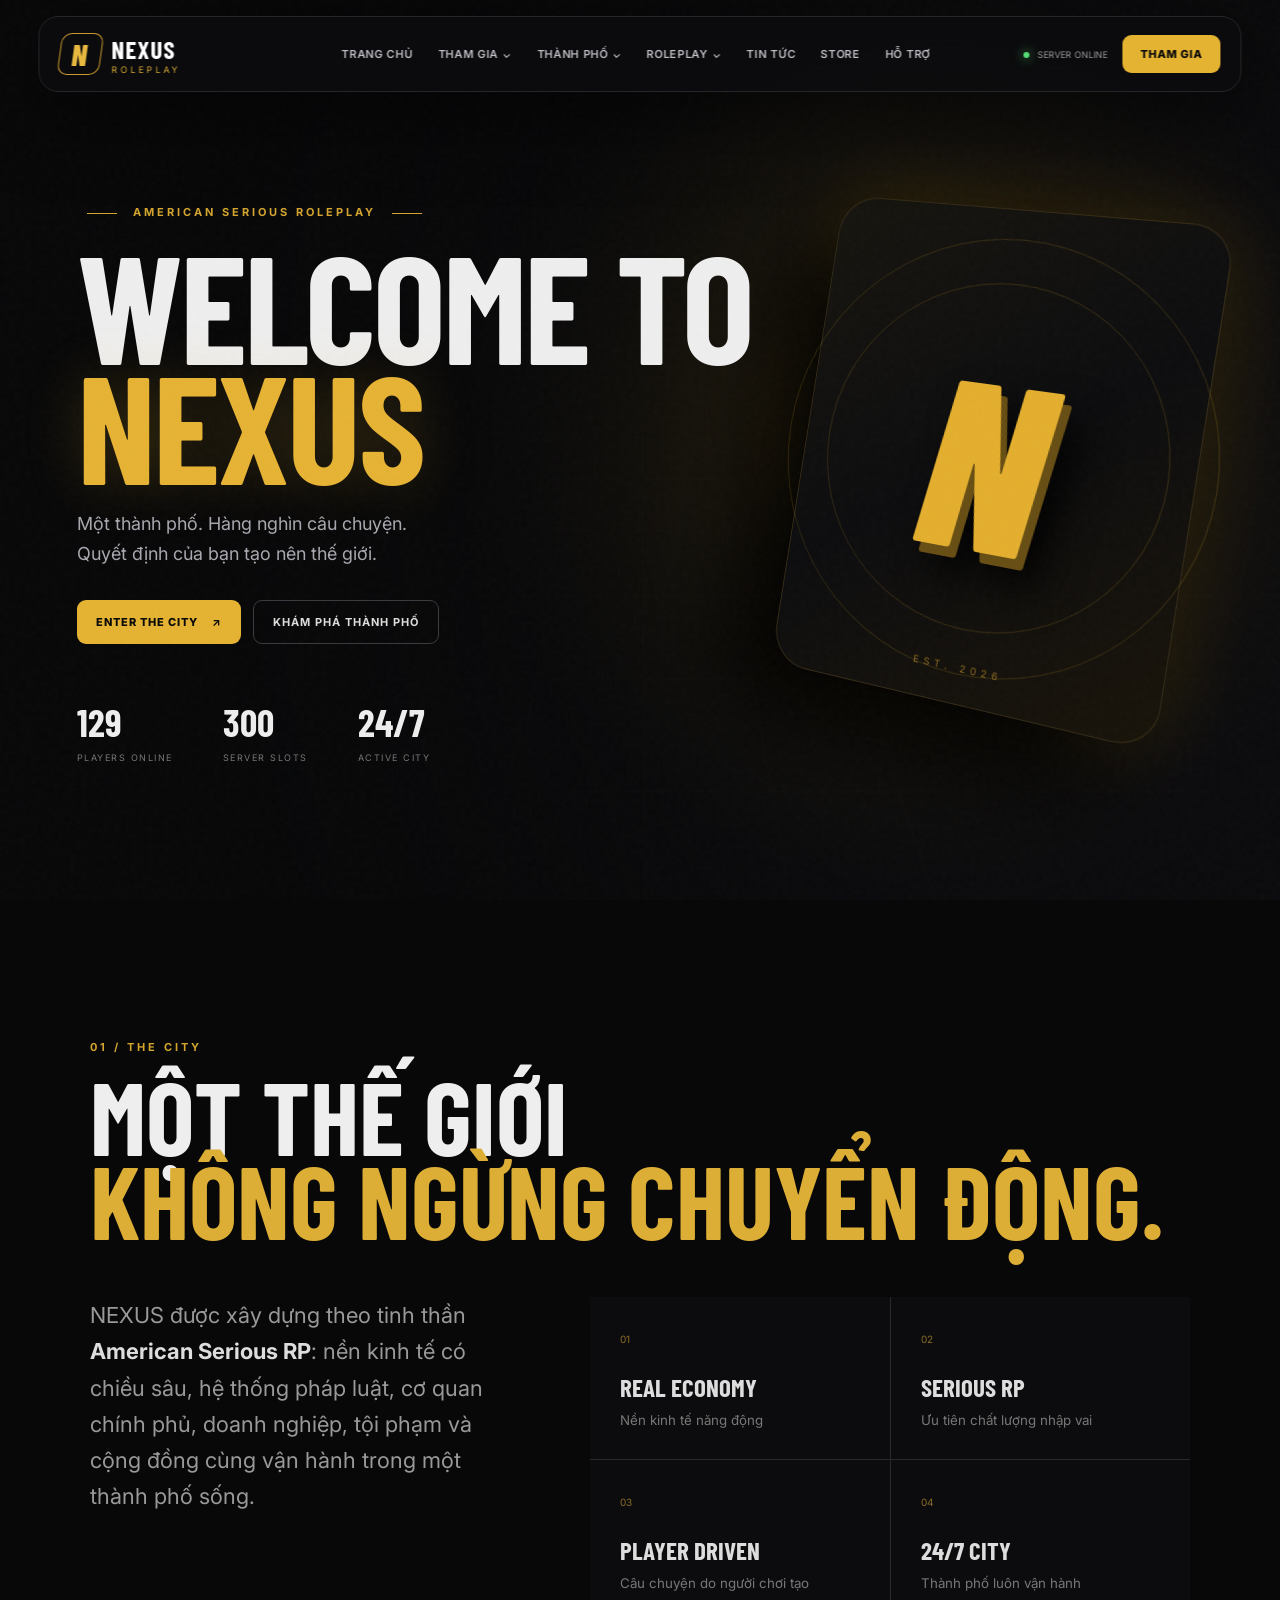
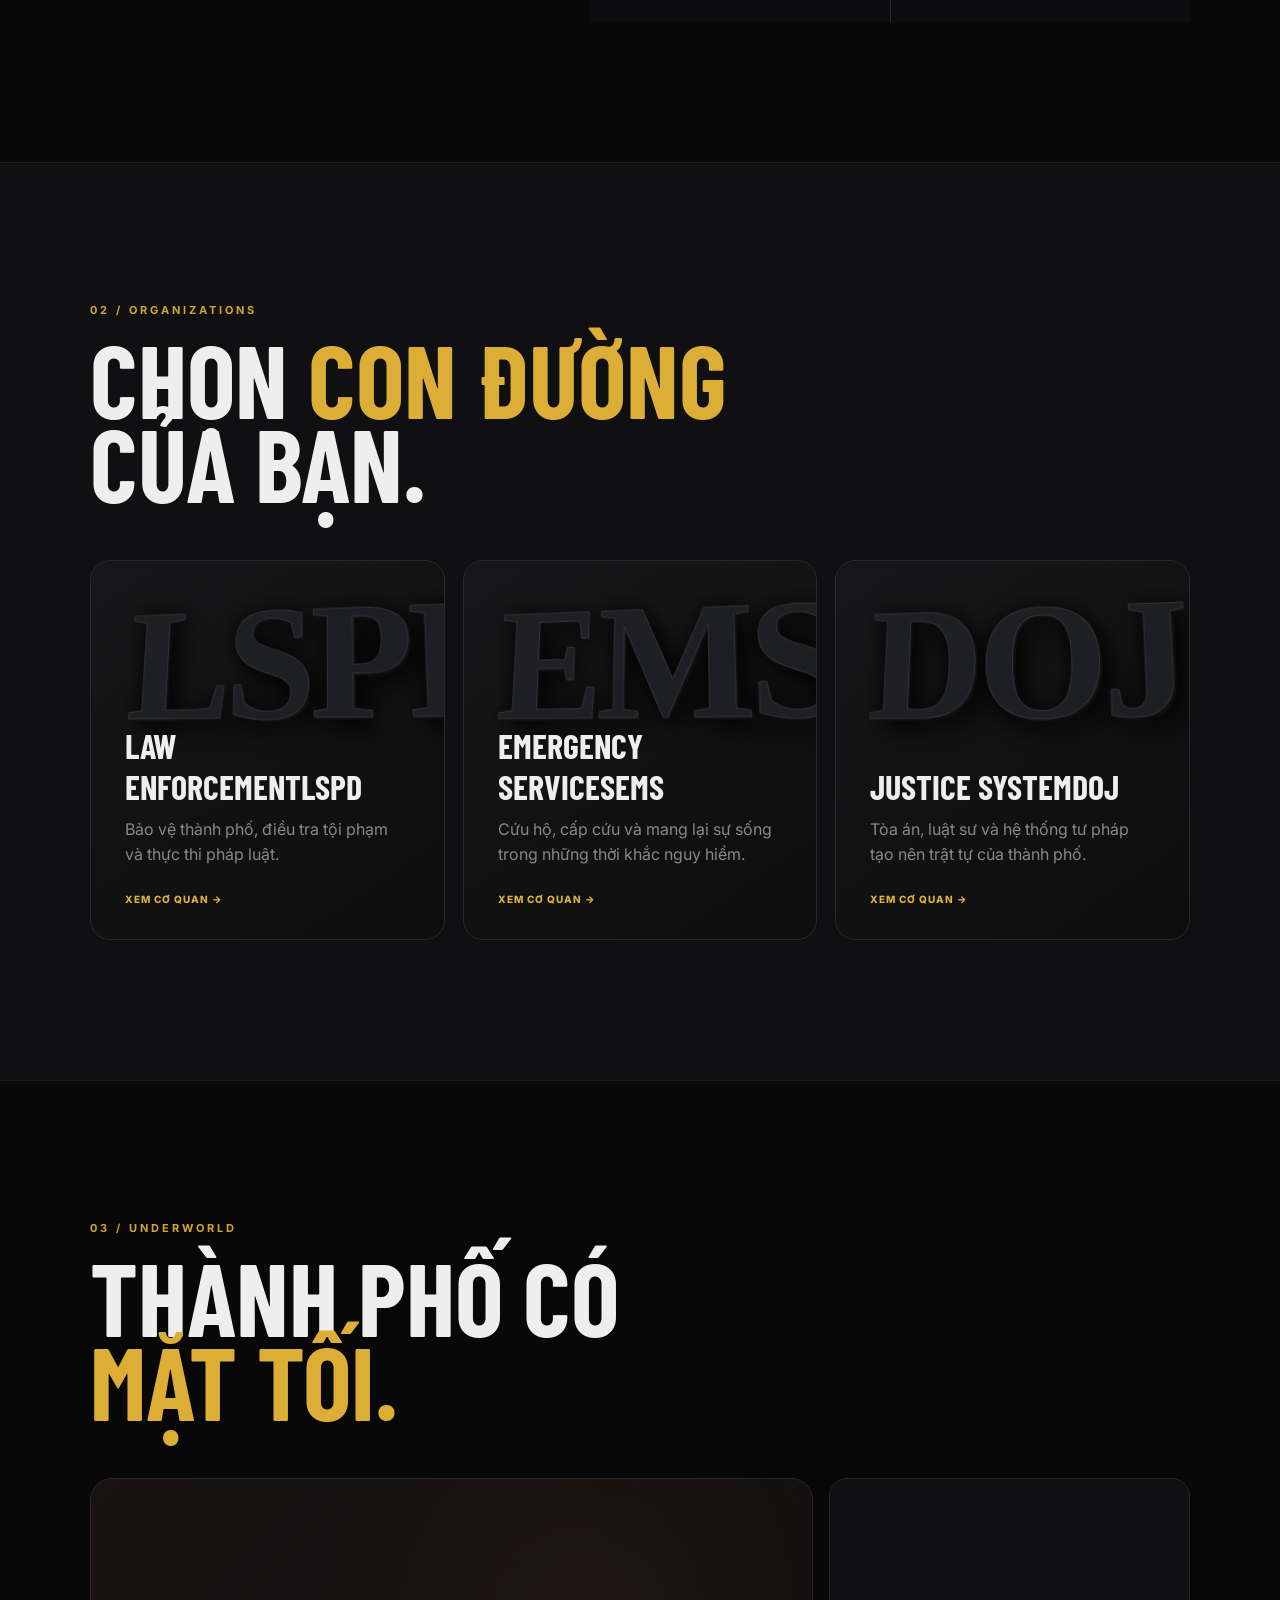
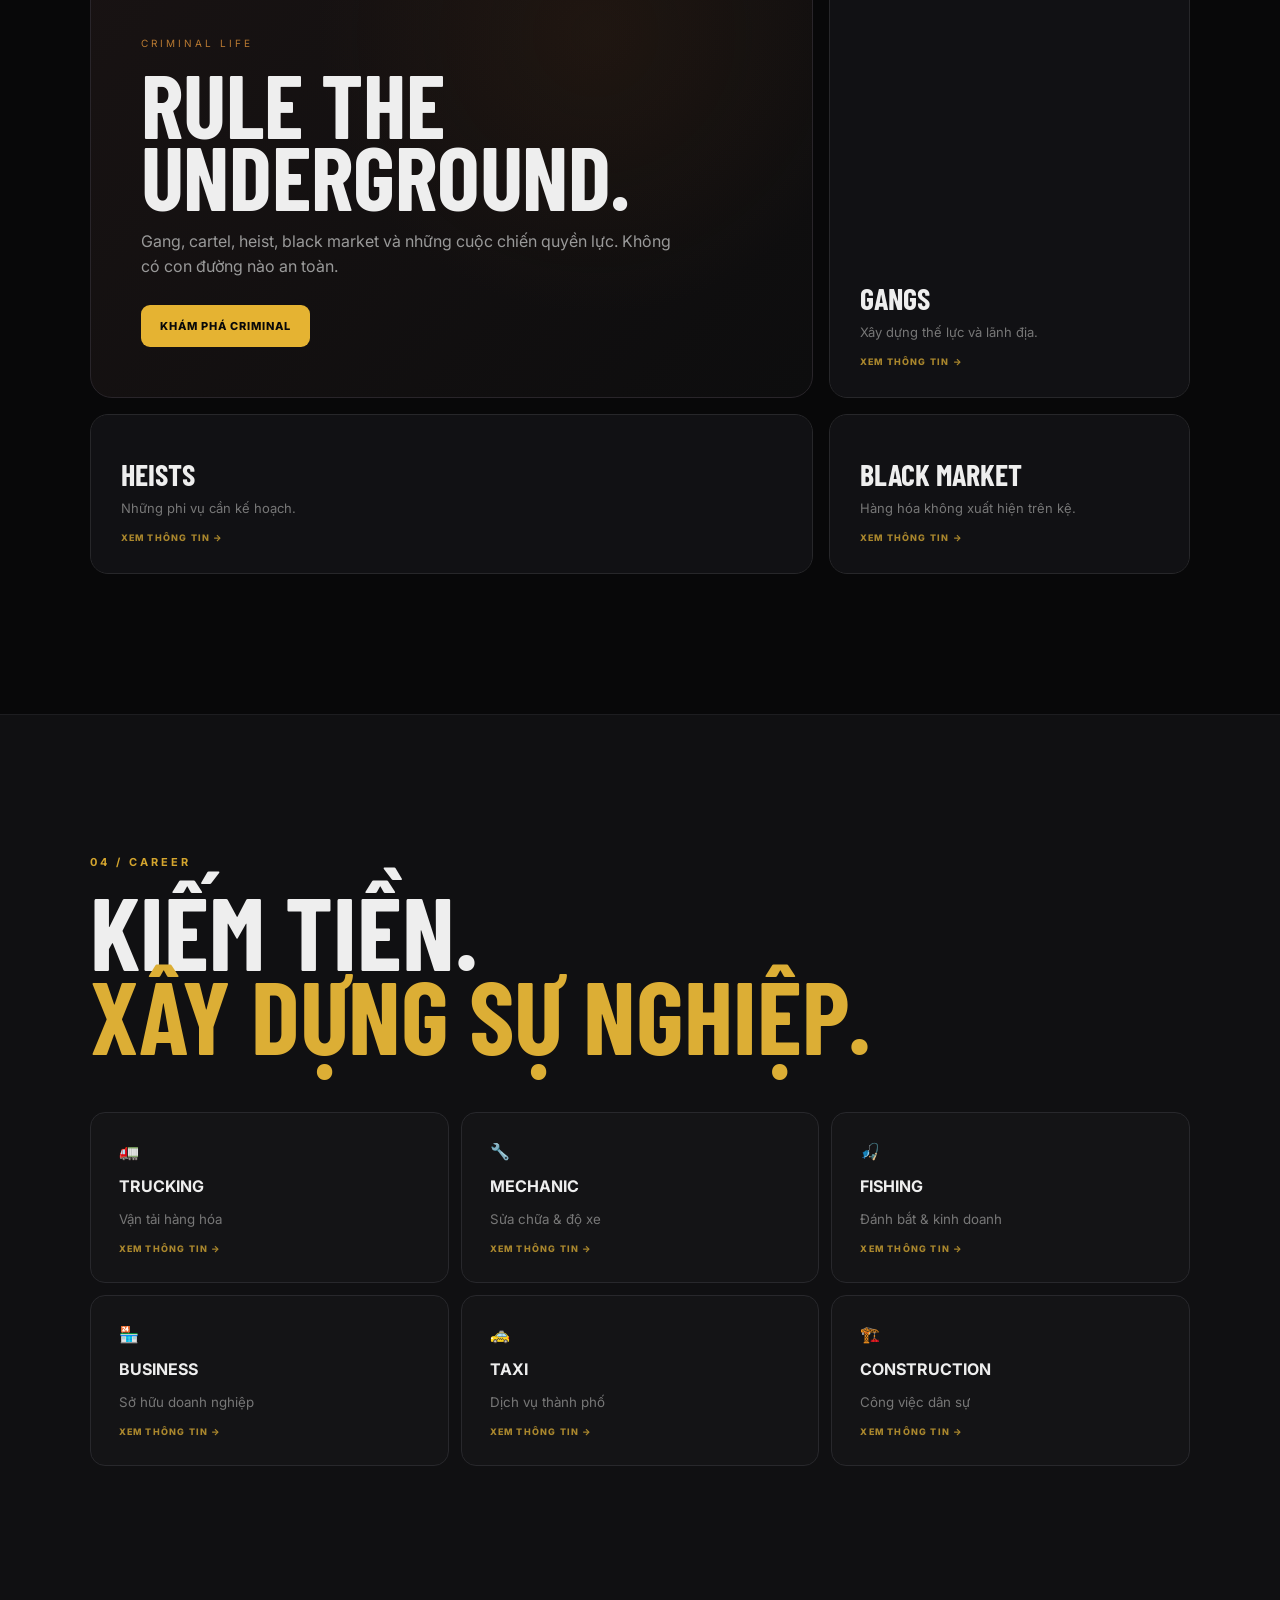
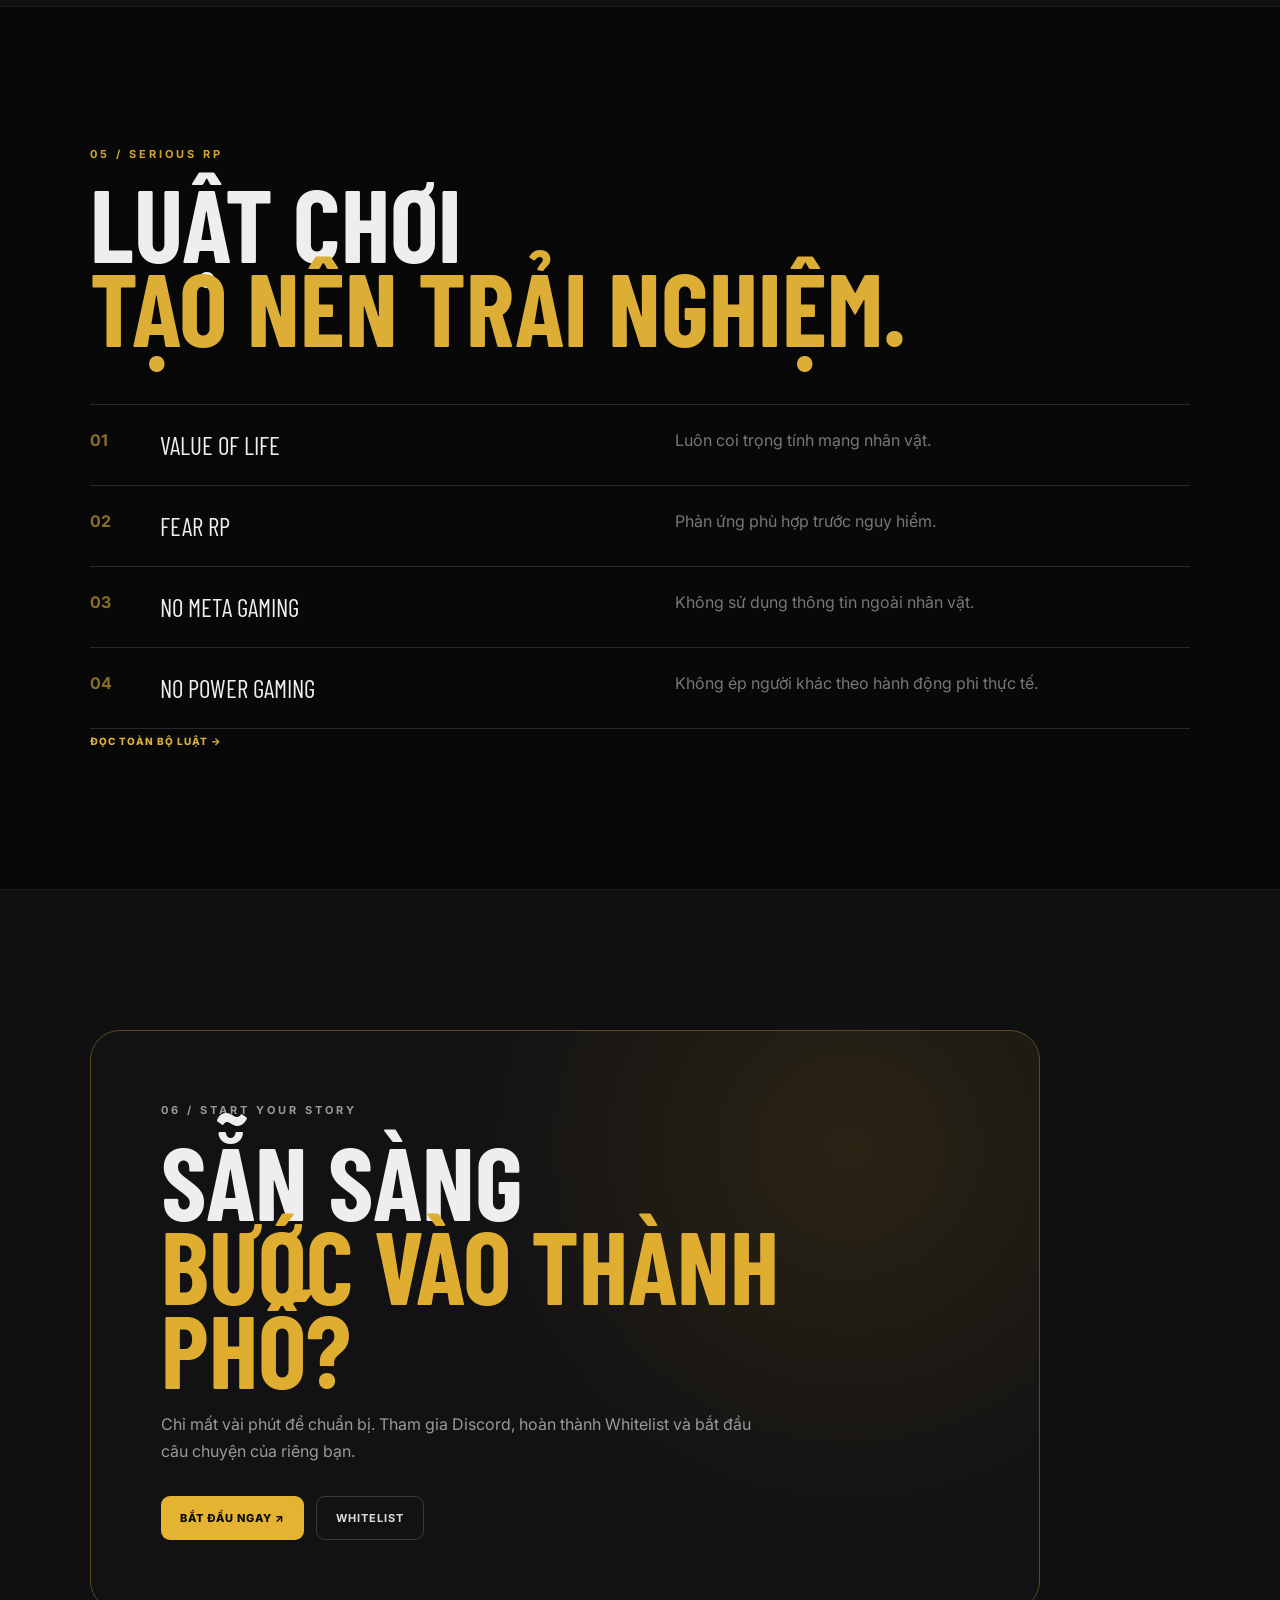
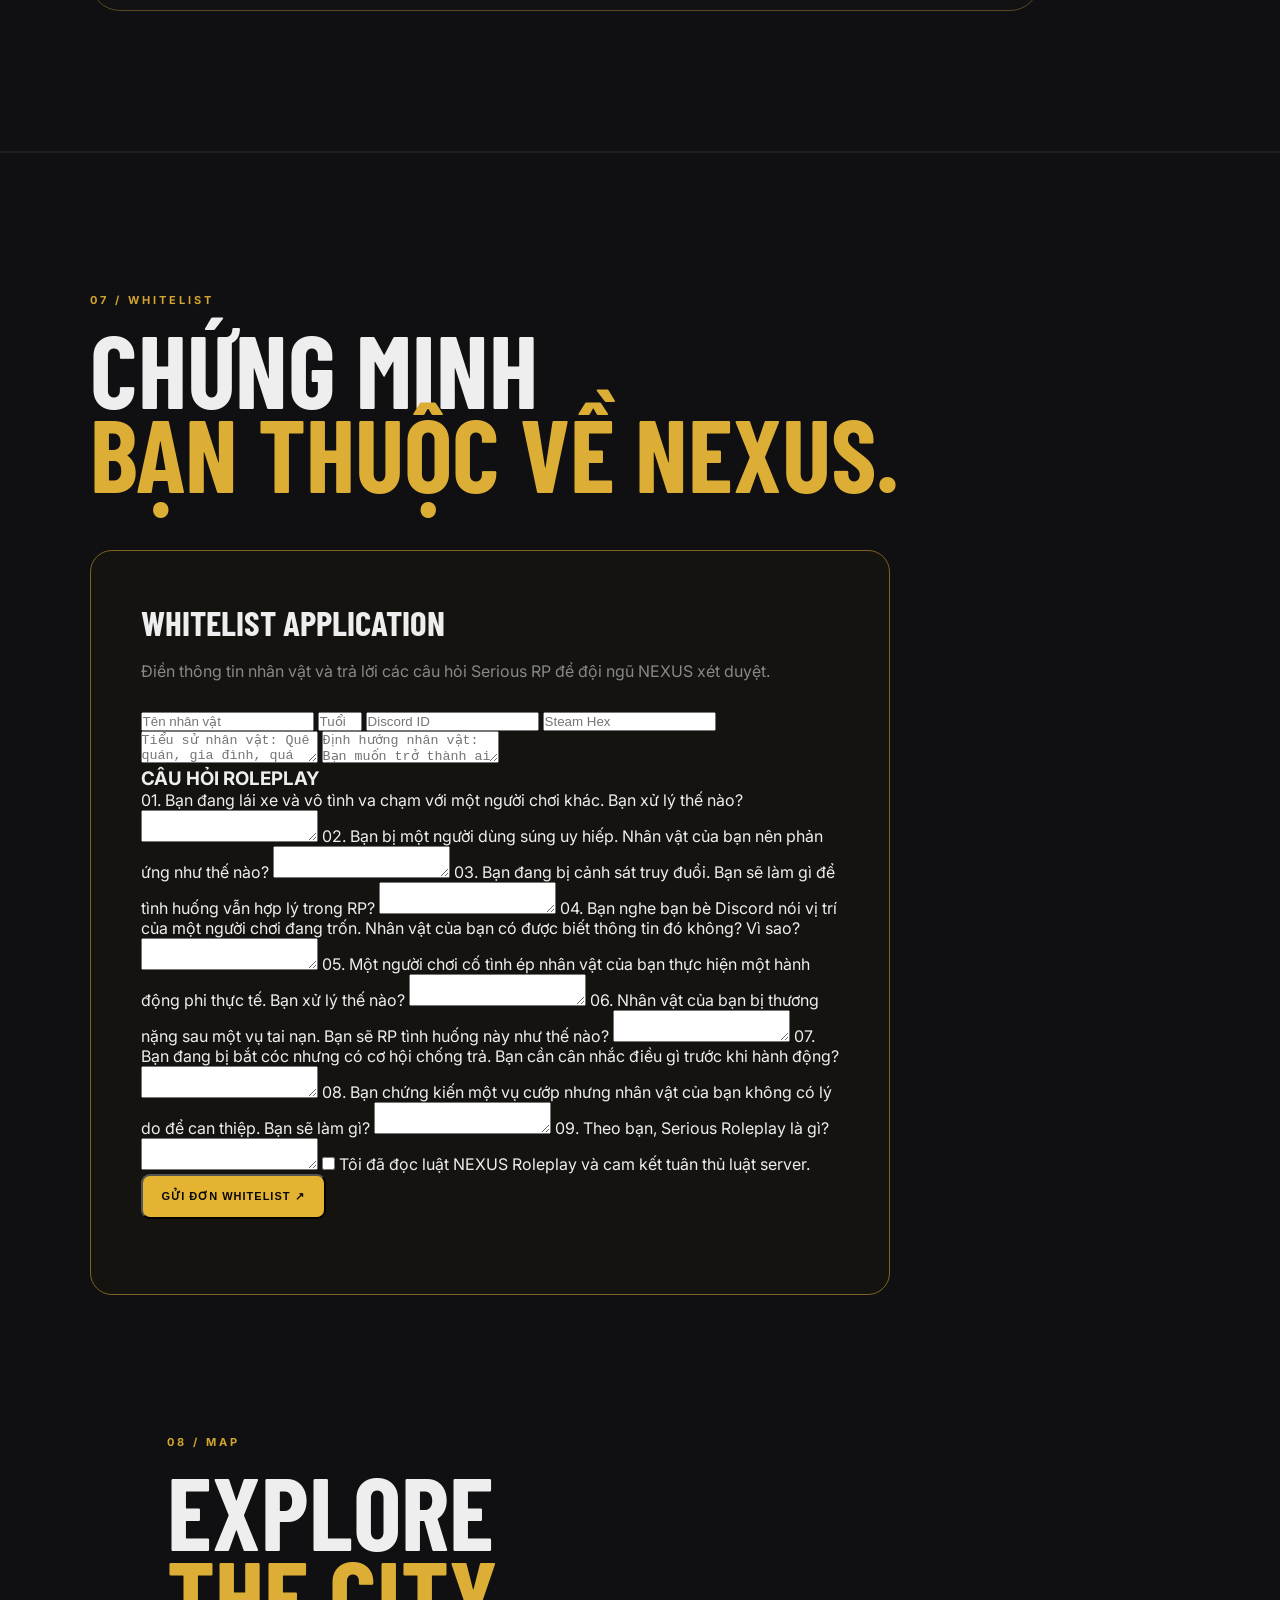
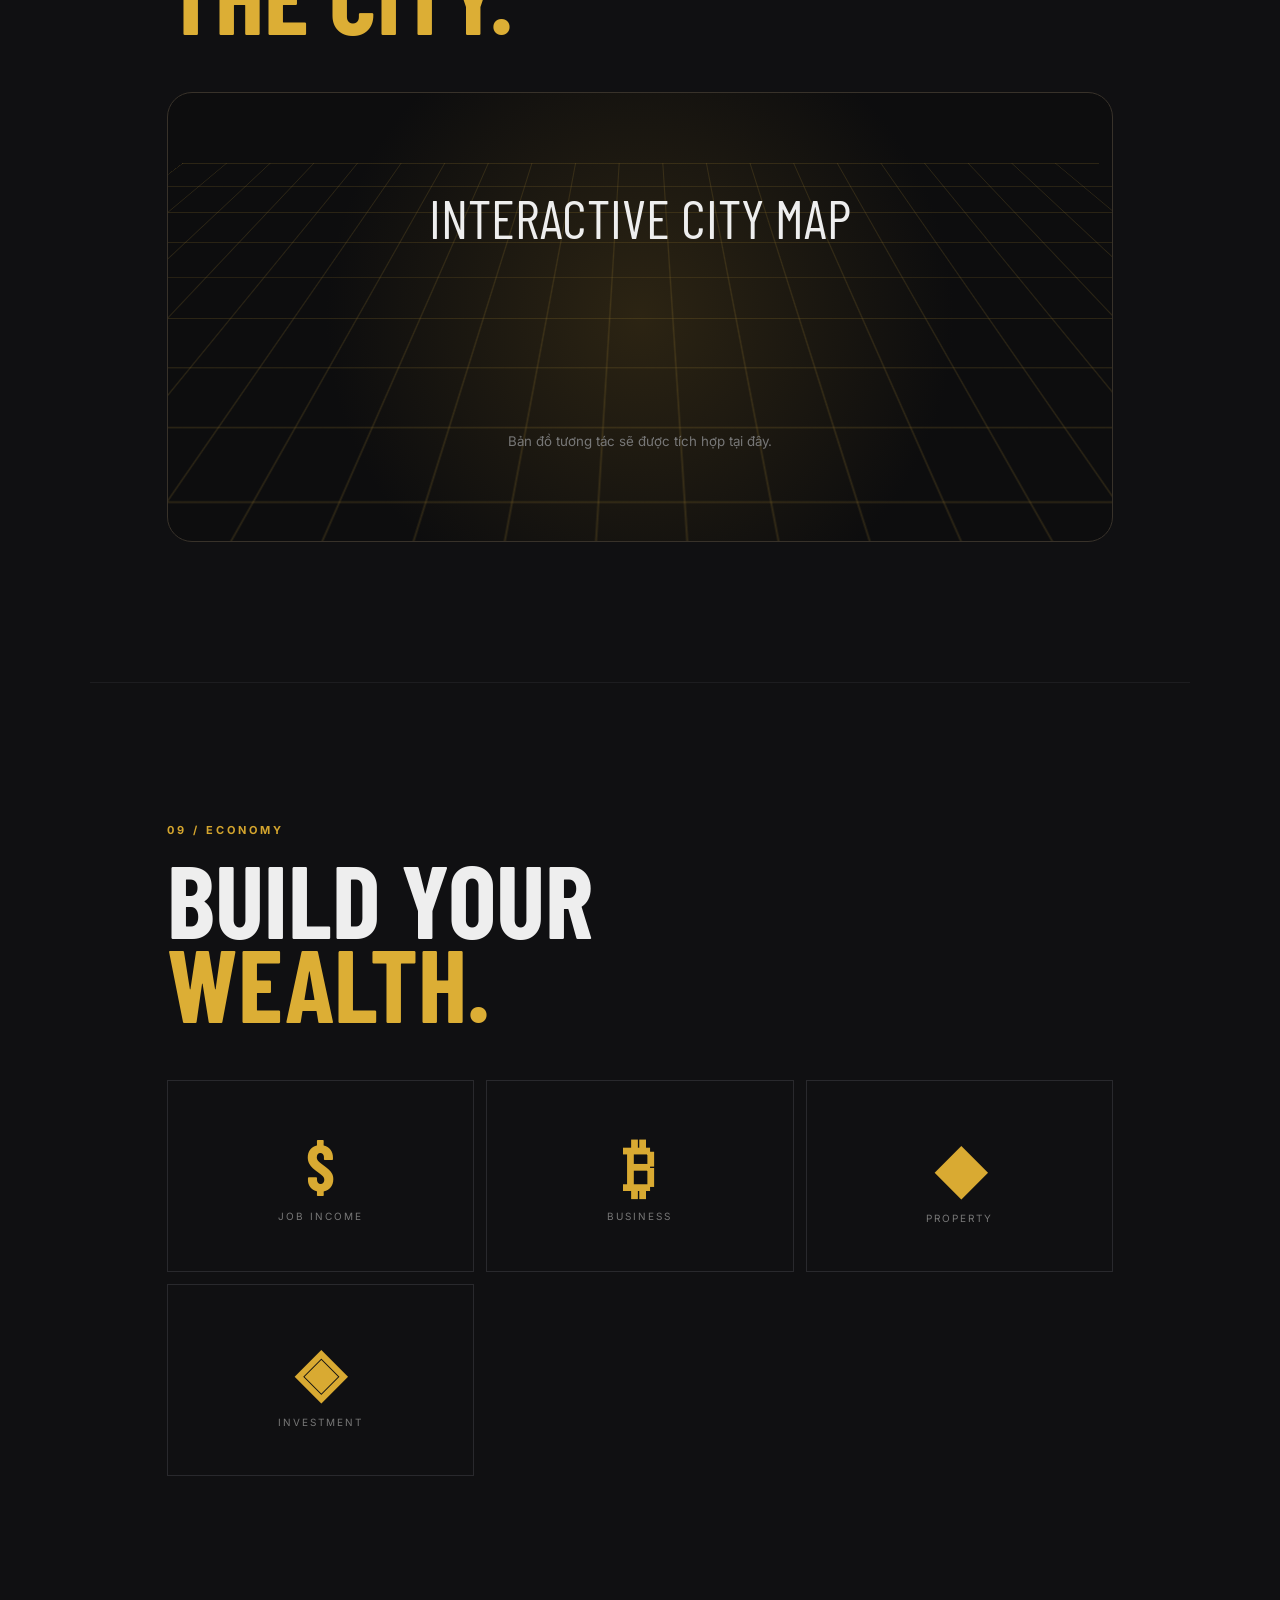
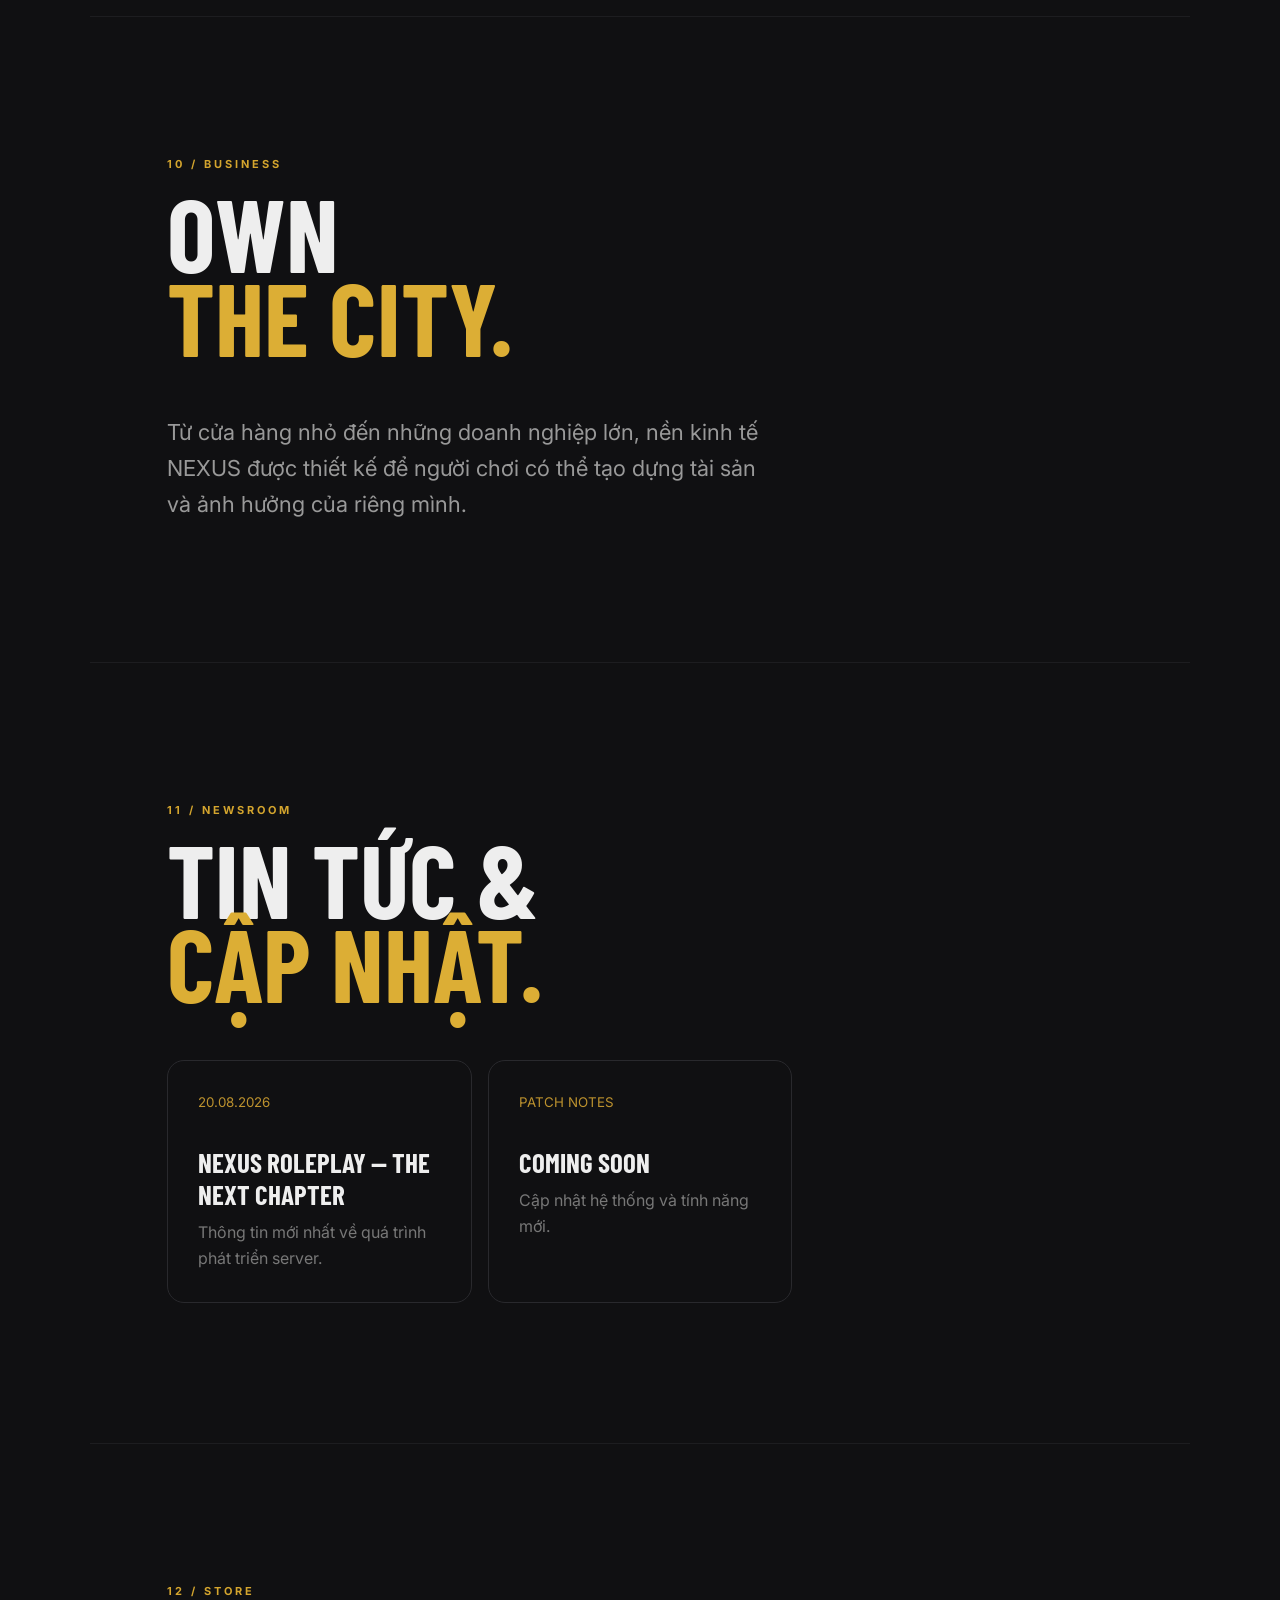
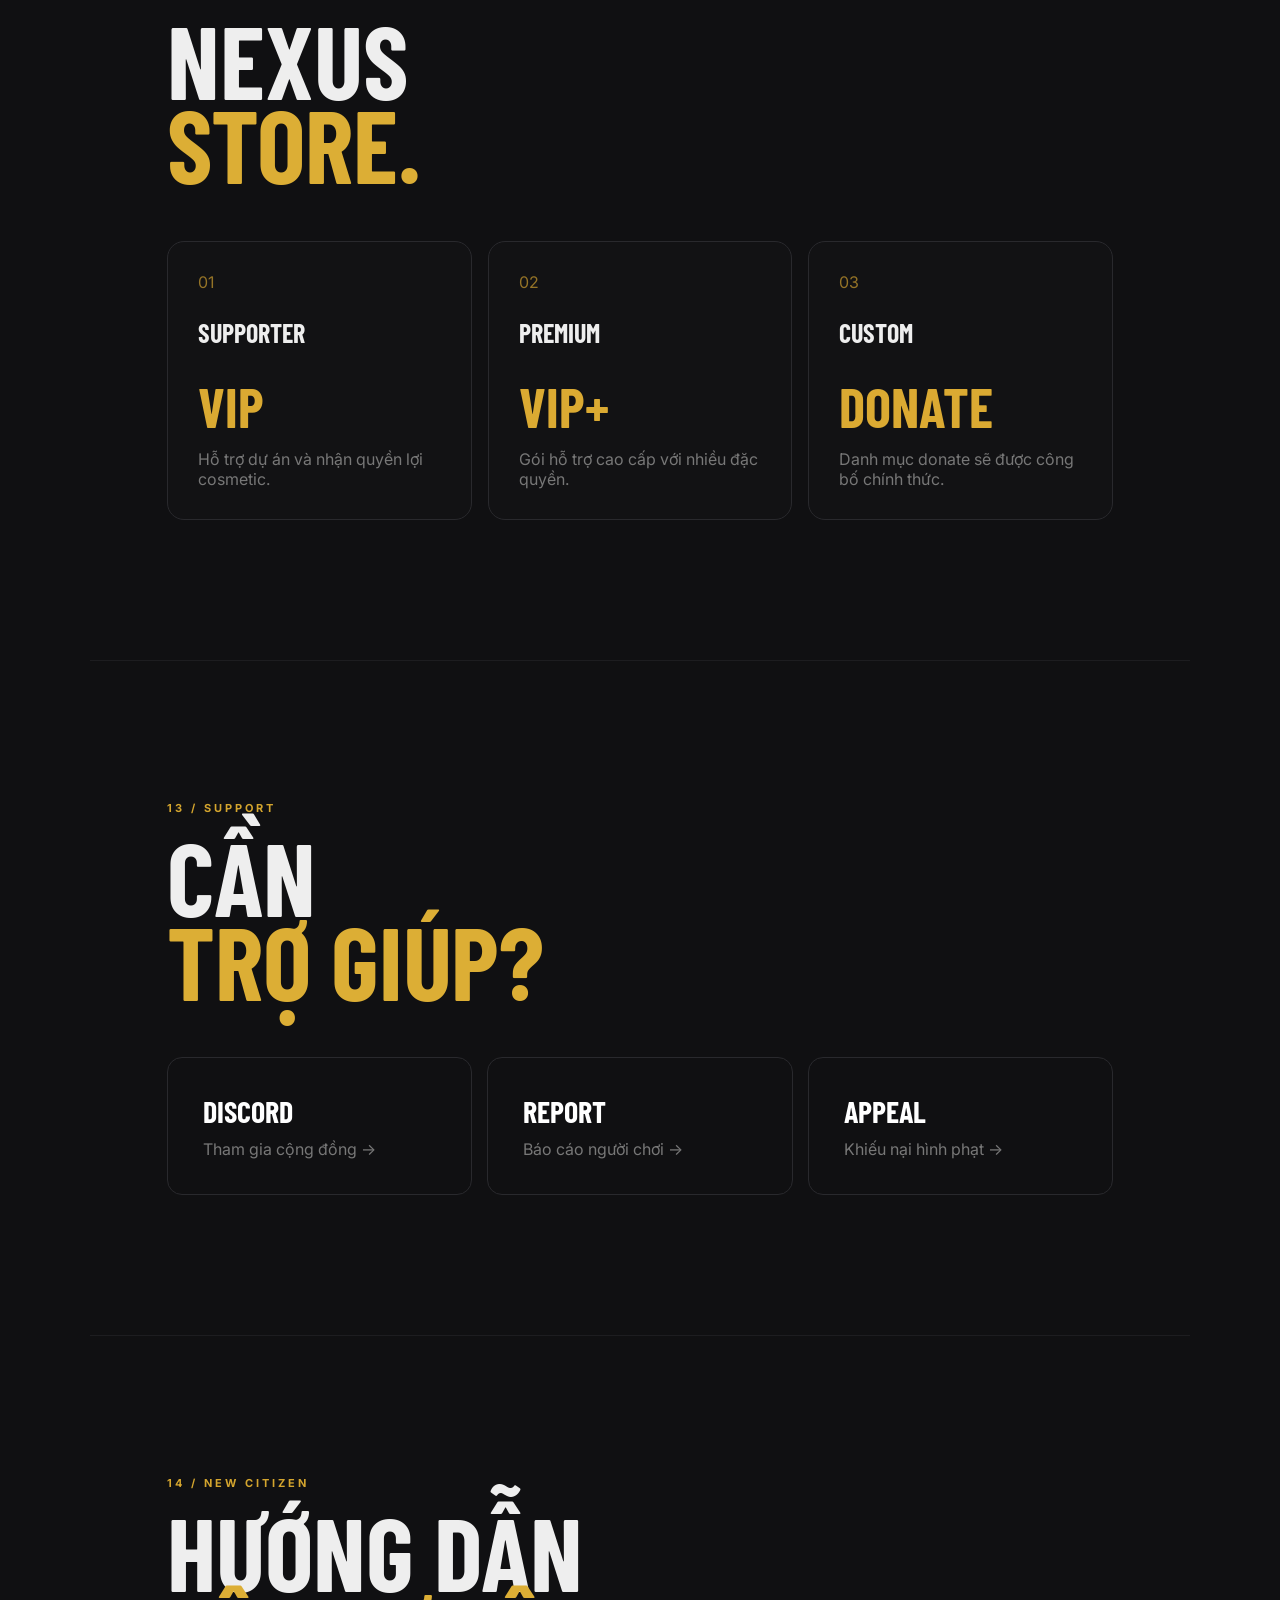
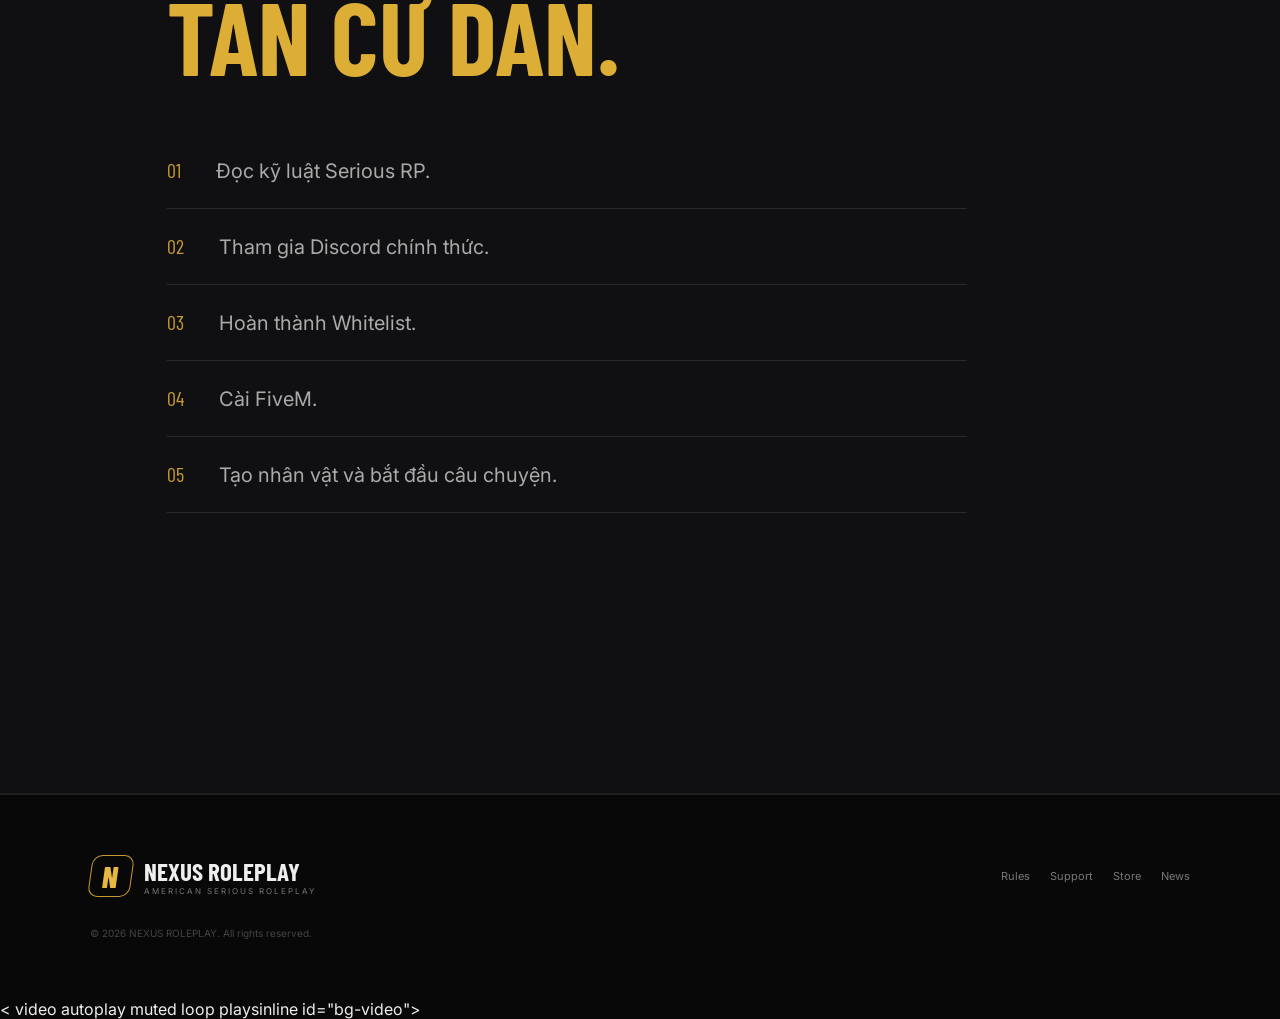
==== commit 5d25a191: "Update index.html" ====
--- a/index.html
+++ b/index.html
@@ -26,7 +26,8 @@
   <meta name="viewport" content="width=device-width, initial-scale=1.0" />
   <meta name="theme-color" content="#090909" />
   <title>NEXUS Roleplay — Serious Roleplay</title>
-  <meta name="description" content="NEXUS Roleplay — Premium American Serious RP experience." />
+  <meta name="description" content="NEXUS Roleplay — FiveM Serious RP tại Los Santos. Một thế giới nhập vai sống động, nơi mỗi nhân vật có một hành trình và câu chuyện riêng." />
+  <link rel="canonical" href="https://nexusroleplay.info/" />
   <link rel="preconnect" href="https://fonts.googleapis.com">
   <link rel="preconnect" href="https://fonts.gstatic.com" crossorigin>
   <link href="https://fonts.googleapis.com/css2?family=Barlow+Condensed:wght@500;600;700;800&family=Inter:wght@400;500;600;700&display=swap" rel="stylesheet">
@@ -87,7 +88,7 @@
     <a href="#home">TRANG CHỦ</a>
     <details><summary>THAM GIA</summary>
       <a href="#join">Bắt đầu</a><a href="#whitelist">Whitelist</a><a href="#guide">Hướng dẫn</a>
-    </details>
+    </details>cho 
     <details><summary>THÀNH PHỐ</summary>
       <a href="#city">Tổng quan</a><a href="#map">Bản đồ</a><a href="#economy">Kinh tế</a><a href="#jobs">Việc làm</a><a href="#business">Doanh nghiệp</a>
     </details>
@@ -188,8 +189,66 @@
 
     <section class="section dark-section" id="whitelist">
       <div class="section-head"><p>07 / WHITELIST</p><h2>CHỨNG MINH<br><em>BẠN THUỘC VỀ NEXUS.</em></h2></div>
-      <div class="wl-box"><b>WHITELIST APPLICATION</b><p>Trả lời câu hỏi Serious RP và cung cấp thông tin cần thiết để đội ngũ xét duyệt.</p><a class="primary" href="https://discord.gg/nexusroleplayyy" target="_blank">ĐĂNG KÝ WHITELIST ↗</a></div>
-    </section>
+      <div class="wl-box">
+  <b>WHITELIST APPLICATION</b>
+  <p>Điền thông tin nhân vật và trả lời các câu hỏi Serious RP để đội ngũ NEXUS xét duyệt.</p>
+
+  <form id="whitelistForm">
+
+    <input type="text" name="characterName" placeholder="Tên nhân vật" required>
+
+    <input type="number" name="characterAge" placeholder="Tuổi nhân vật" min="18" max="80" required>
+
+    <input type="text" name="discordId" placeholder="Discord ID" required>
+
+    <input type="text" name="steamHex" placeholder="Steam Hex" required>
+
+    <textarea name="biography" placeholder="Tiểu sử nhân vật: Quê quán, gia đình, quá trình trưởng thành..." required></textarea>
+
+    <textarea name="direction" placeholder="Định hướng nhân vật: Bạn muốn trở thành ai và xây dựng câu chuyện như thế nào tại NEXUS?" required></textarea>
+
+    <h3>CÂU HỎI ROLEPLAY</h3>
+
+    <label>01. Bạn đang lái xe và vô tình va chạm với một người chơi khác. Bạn xử lý thế nào?</label>
+    <textarea name="answer1" required></textarea>
+
+    <label>02. Bạn bị một người dùng súng uy hiếp. Nhân vật của bạn nên phản ứng như thế nào?</label>
+    <textarea name="answer2" required></textarea>
+
+    <label>03. Bạn đang bị cảnh sát truy đuổi. Bạn sẽ làm gì để tình huống vẫn hợp lý trong RP?</label>
+    <textarea name="answer3" required></textarea>
+
+    <label>04. Bạn nghe bạn bè Discord nói vị trí của một người chơi đang trốn. Nhân vật của bạn có được biết thông tin đó không? Vì sao?</label>
+    <textarea name="answer4" required></textarea>
+
+    <label>05. Một người chơi cố tình ép nhân vật của bạn thực hiện một hành động phi thực tế. Bạn xử lý thế nào?</label>
+    <textarea name="answer5" required></textarea>
+
+    <label>06. Nhân vật của bạn bị thương nặng sau một vụ tai nạn. Bạn sẽ RP tình huống này như thế nào?</label>
+    <textarea name="answer6" required></textarea>
+
+    <label>07. Bạn đang bị bắt cóc nhưng có cơ hội chống trả. Bạn cần cân nhắc điều gì trước khi hành động?</label>
+    <textarea name="answer7" required></textarea>
+
+    <label>08. Bạn chứng kiến một vụ cướp nhưng nhân vật của bạn không có lý do để can thiệp. Bạn sẽ làm gì?</label>
+    <textarea name="answer8" required></textarea>
+
+    <label>09. Theo bạn, Serious Roleplay là gì?</label>
+    <textarea name="answer9" required></textarea>
+
+    <label class="checkbox-row">
+      <input type="checkbox" name="agree" required>
+      Tôi đã đọc luật NEXUS Roleplay và cam kết tuân thủ luật server.
+    </label>
+
+    <button type="submit" class="primary">
+      GỬI ĐƠN WHITELIST ↗
+    </button>
+
+    <p id="wlMessage"></p>
+
+  </form>
+      </div>
 
     <section class="section" id="map">
       <div class="section-head"><p>08 / MAP</p><h2>EXPLORE<br><em>THE CITY.</em></h2></div>
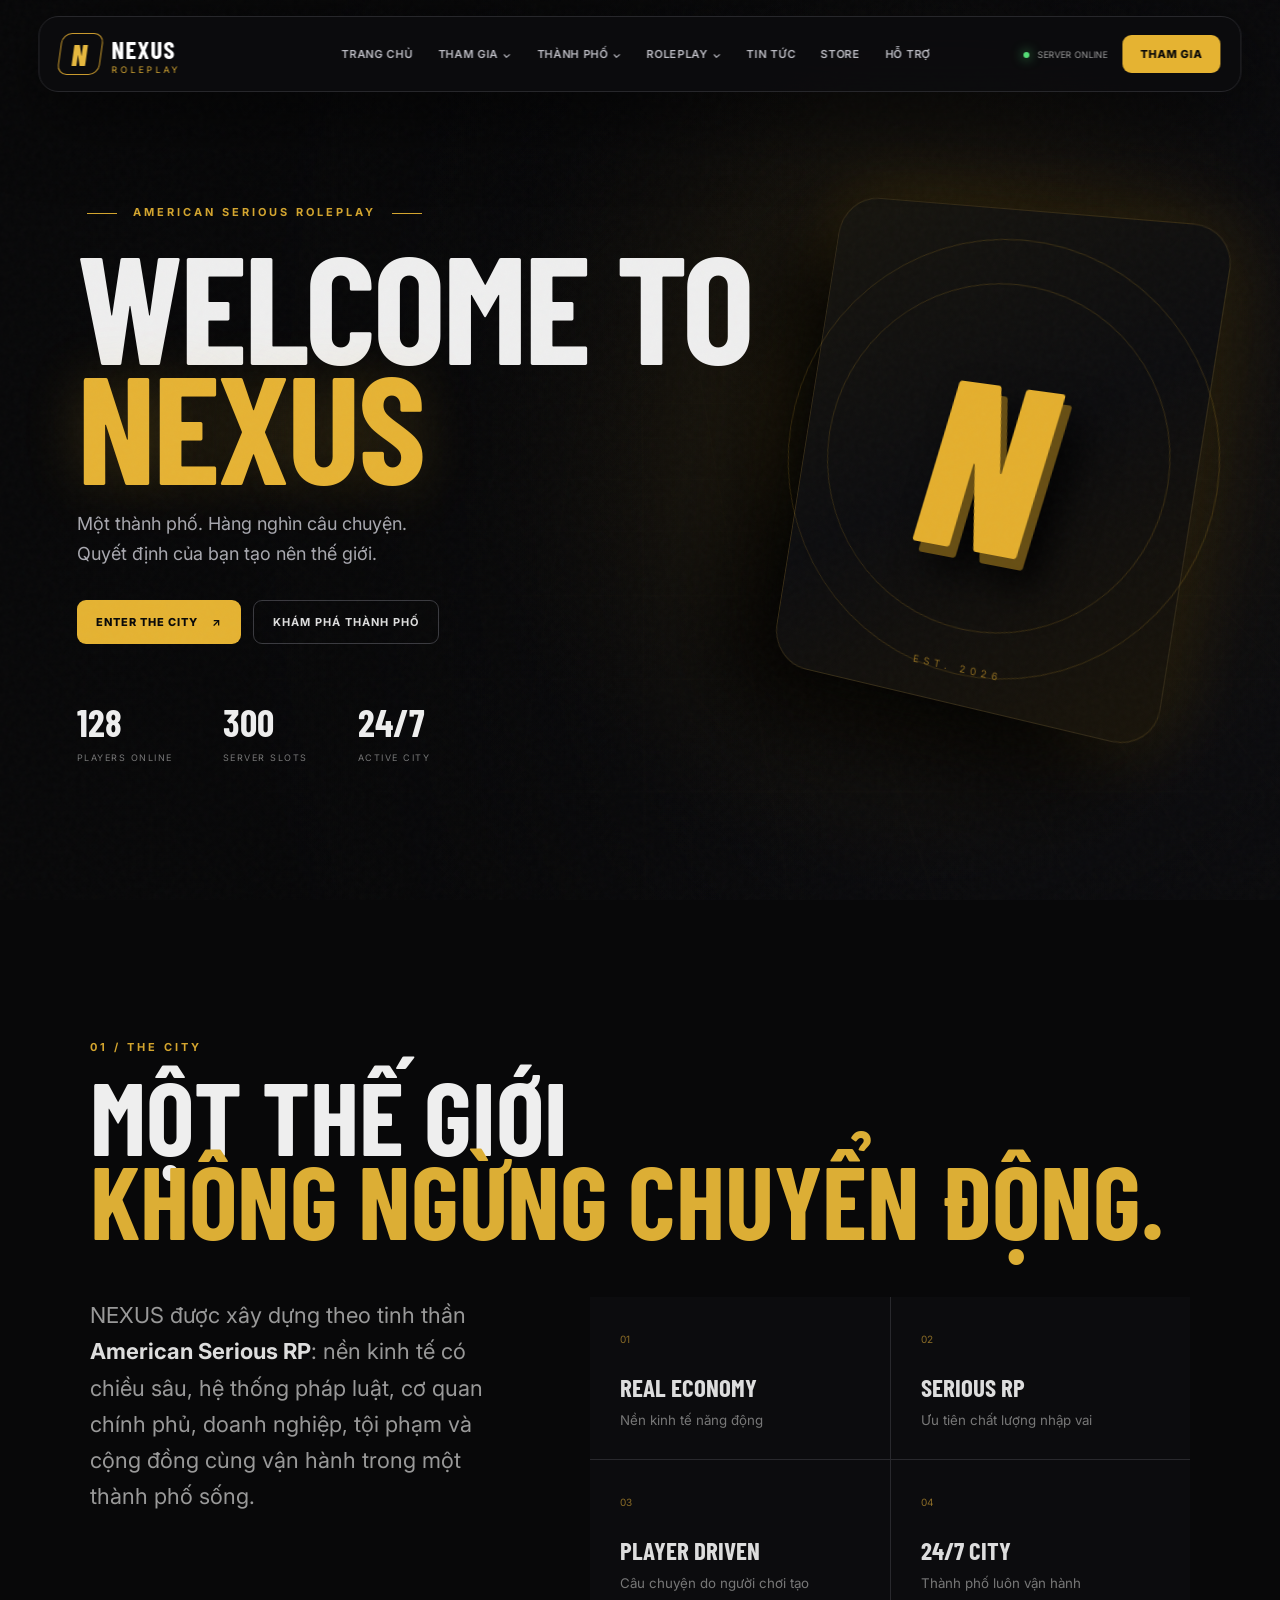
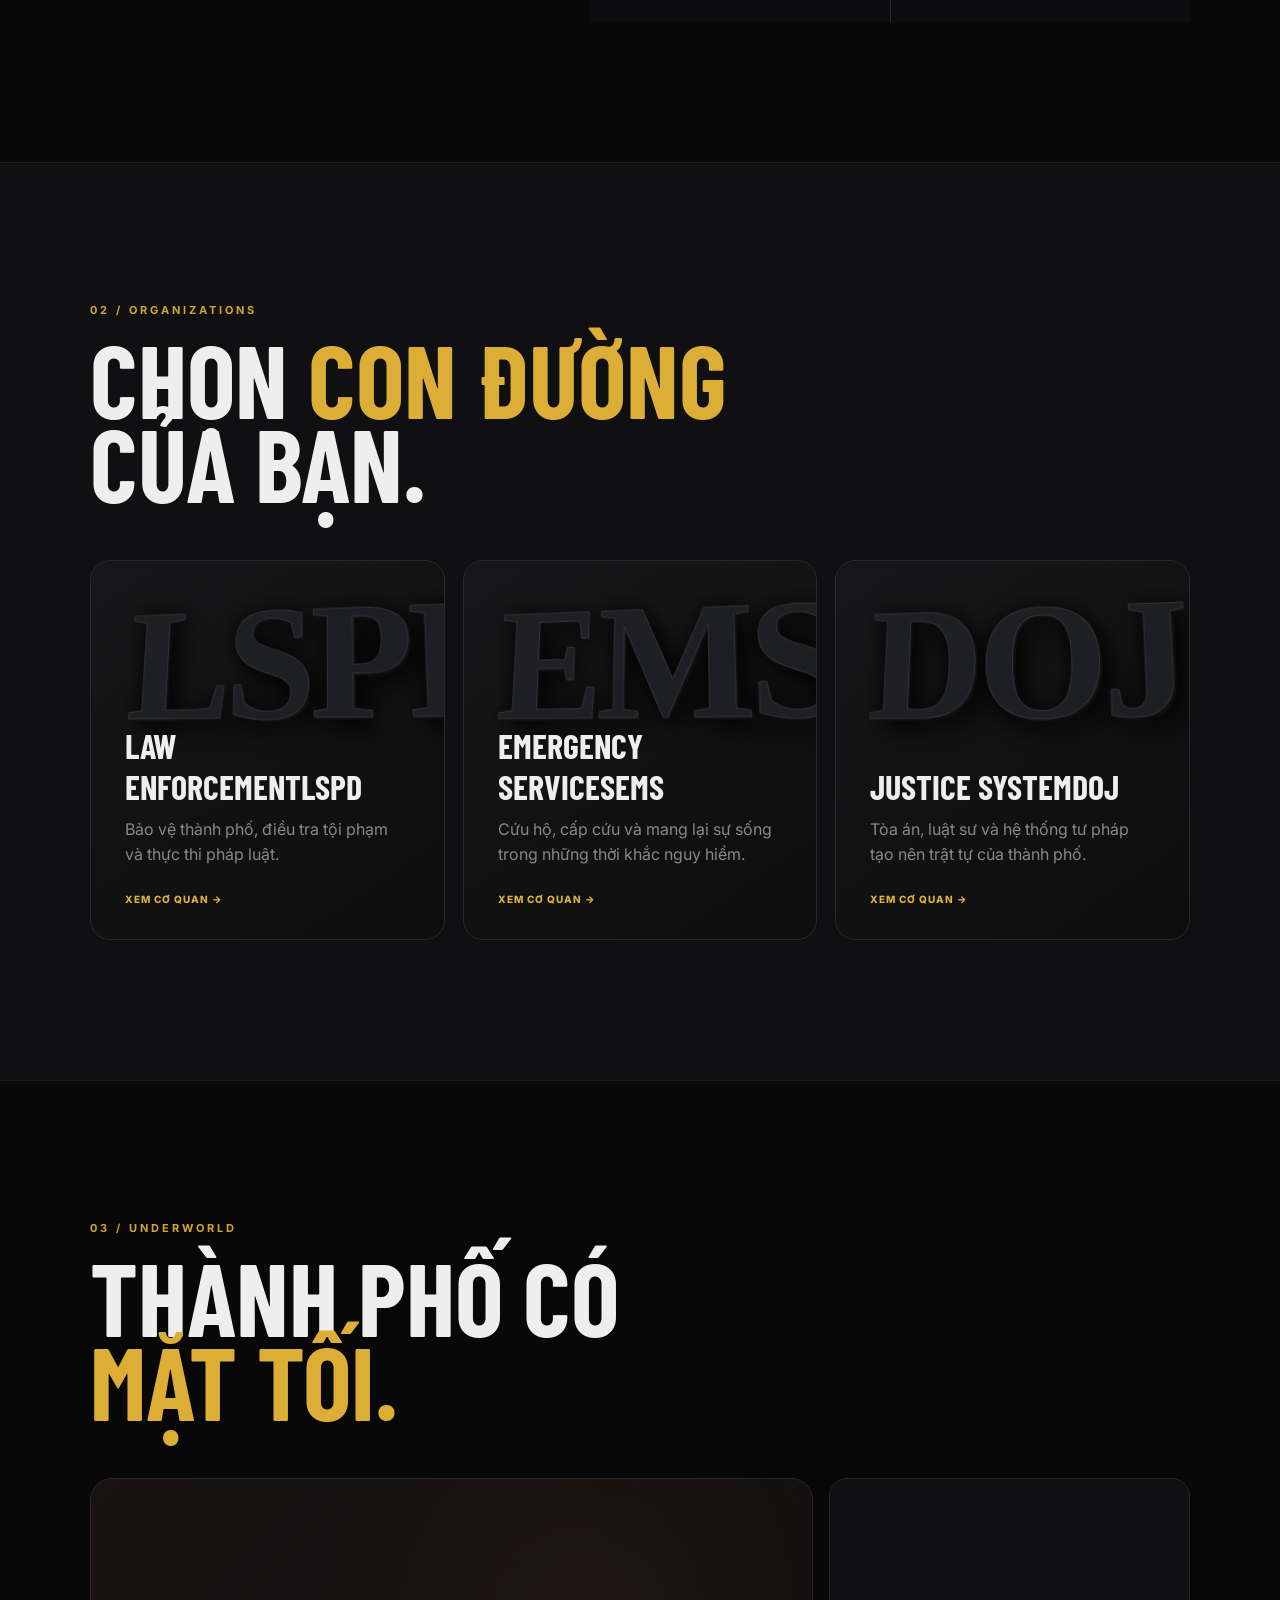
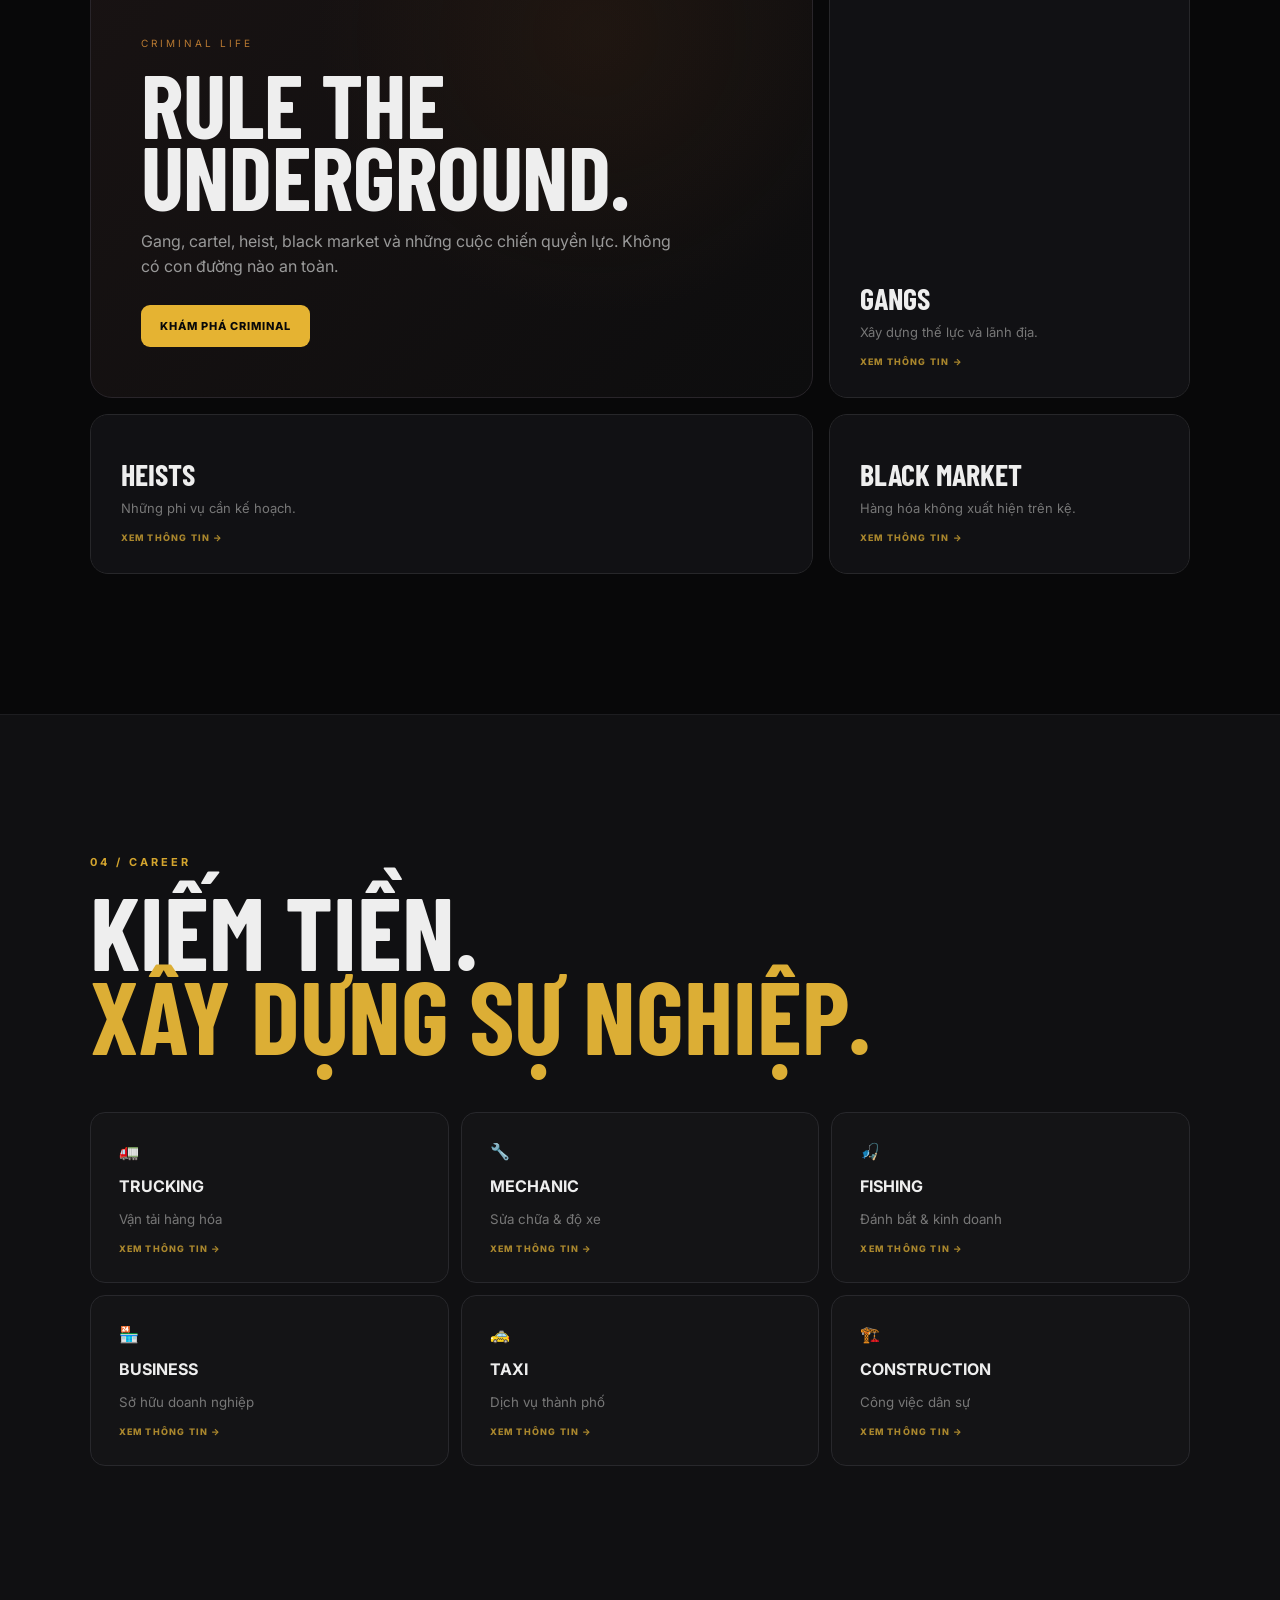
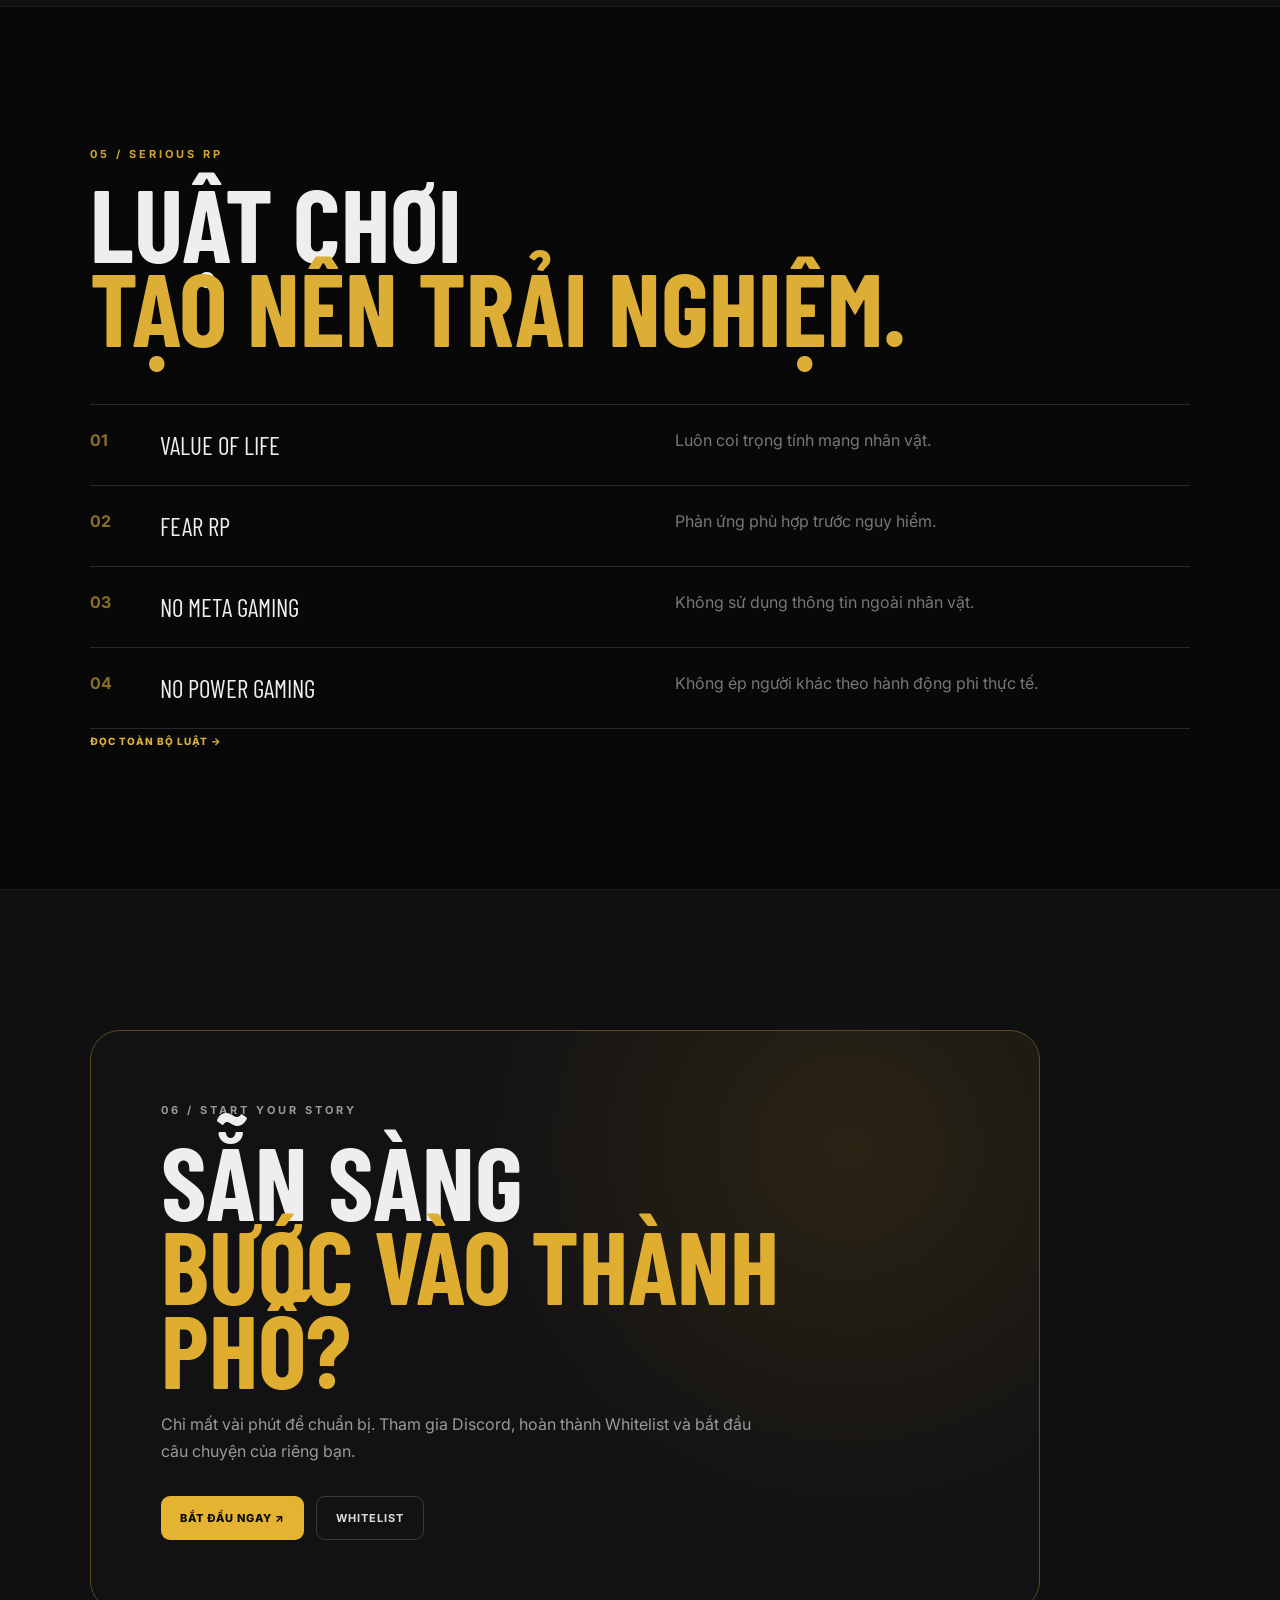
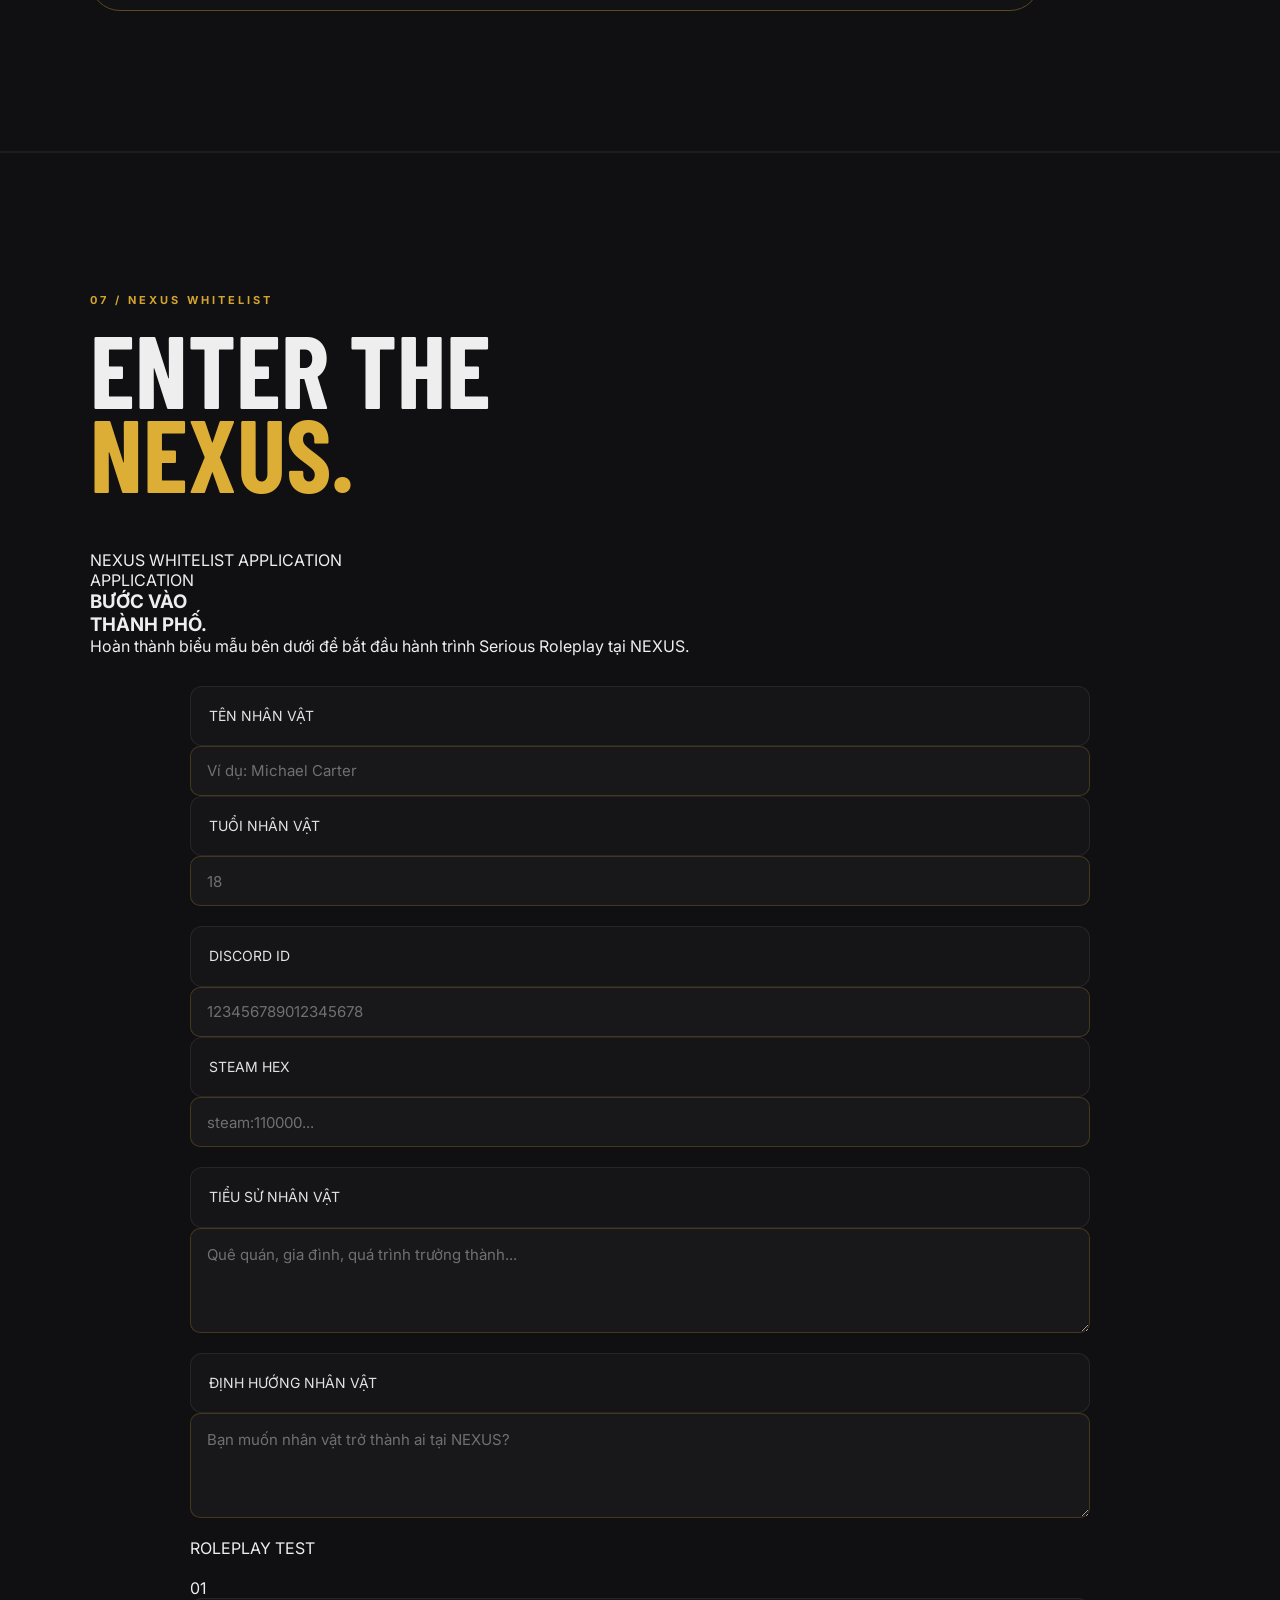
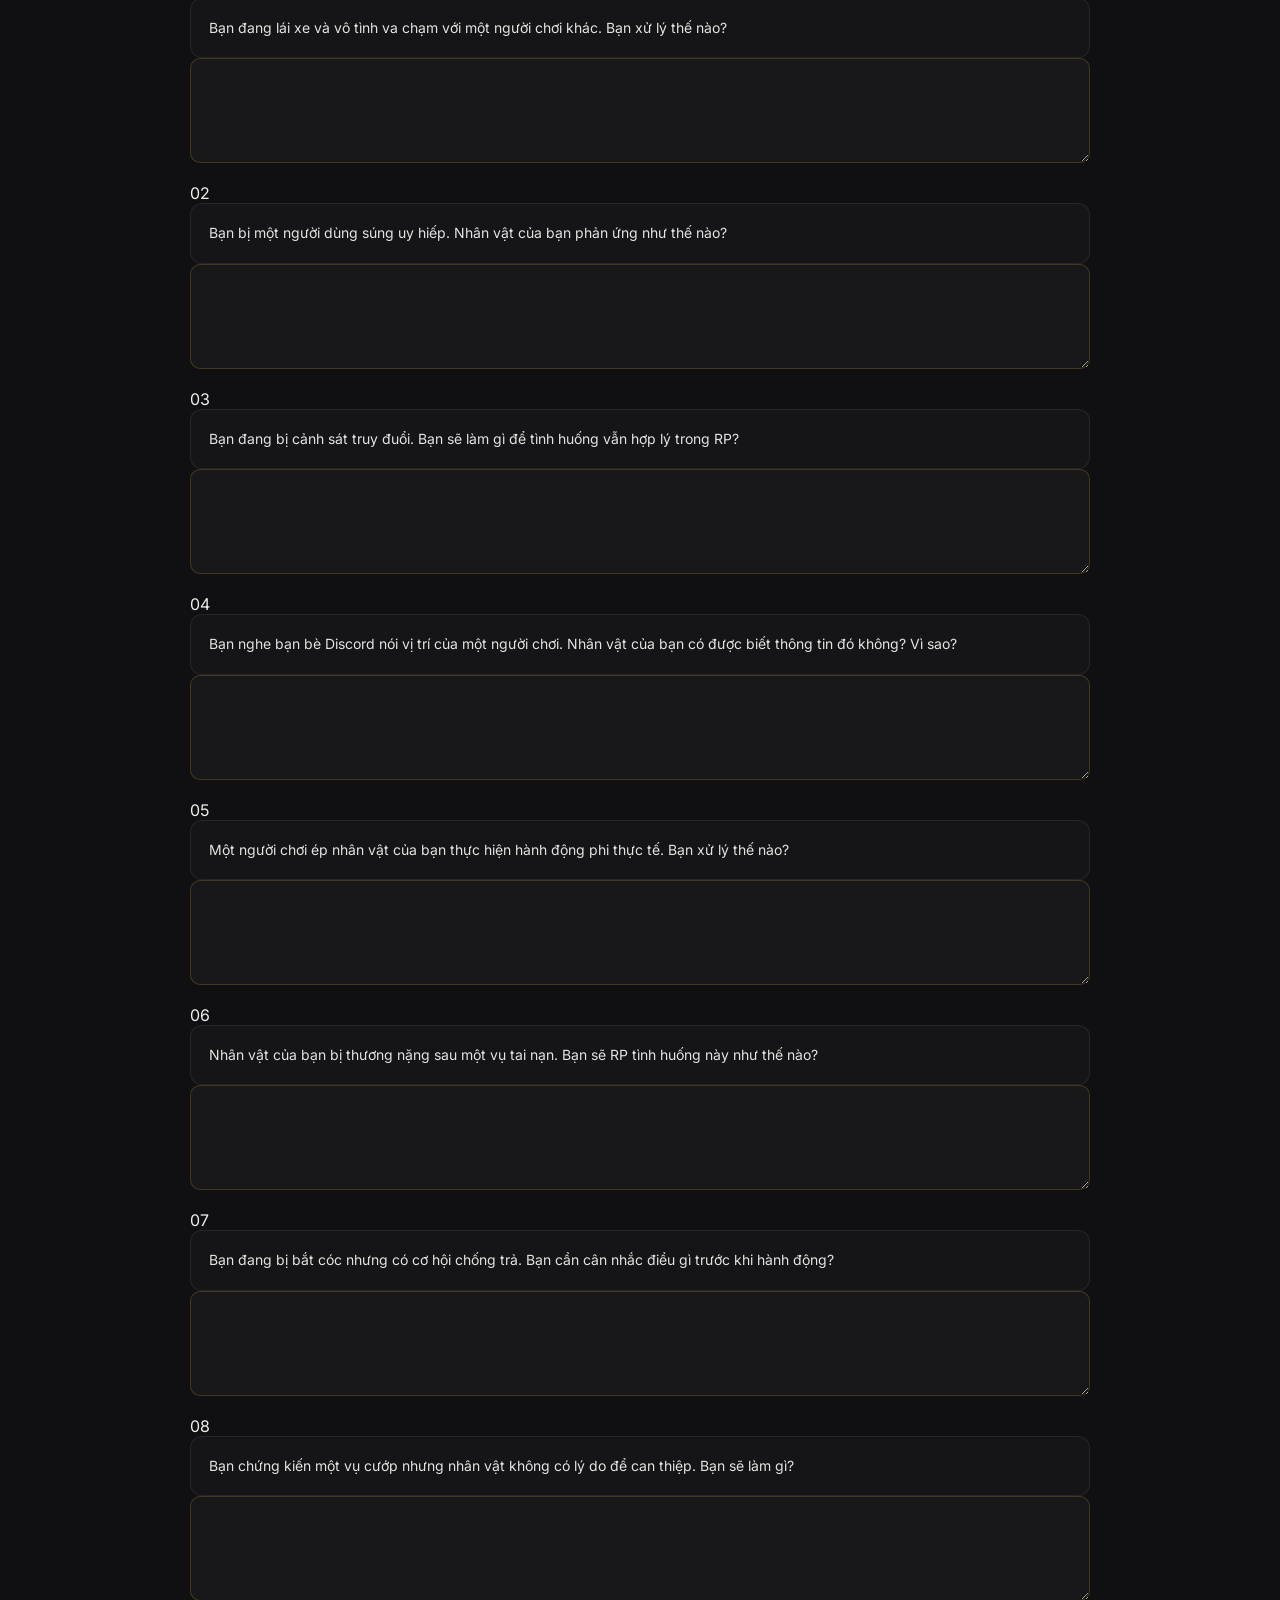
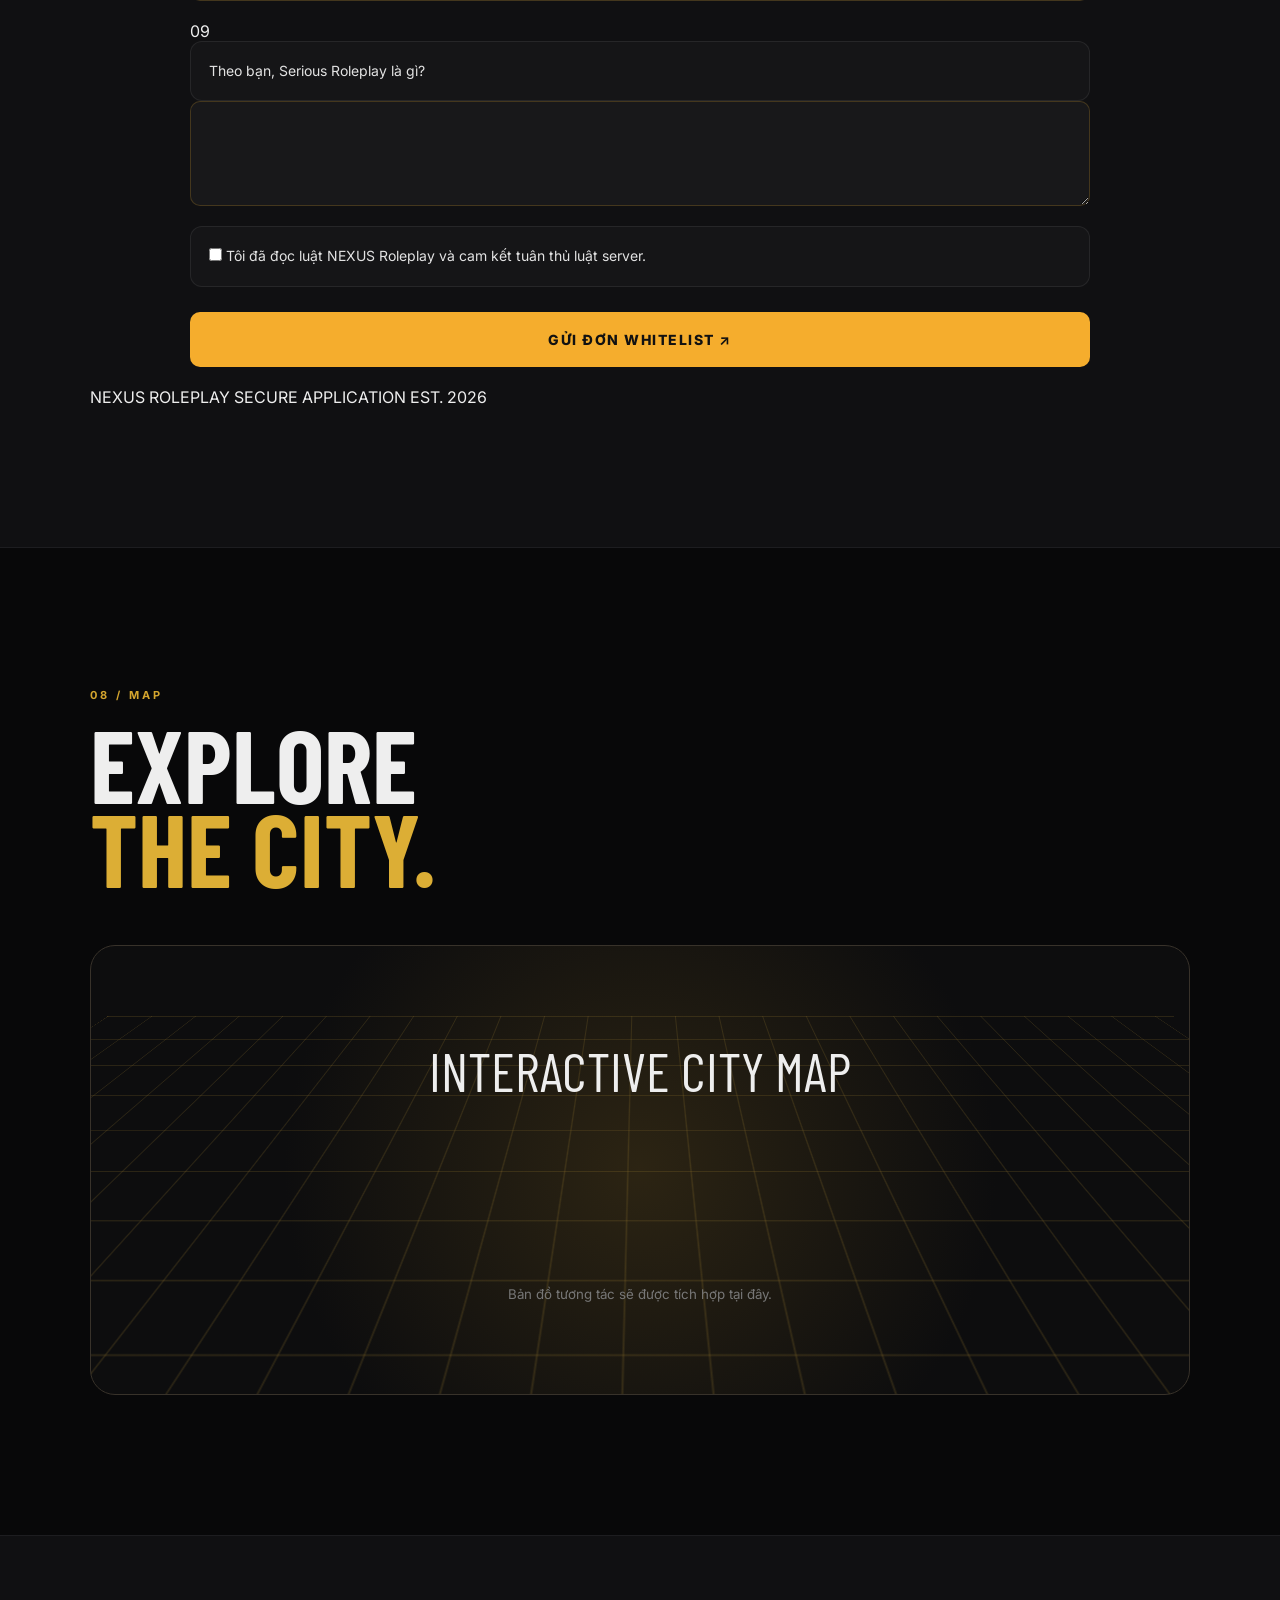
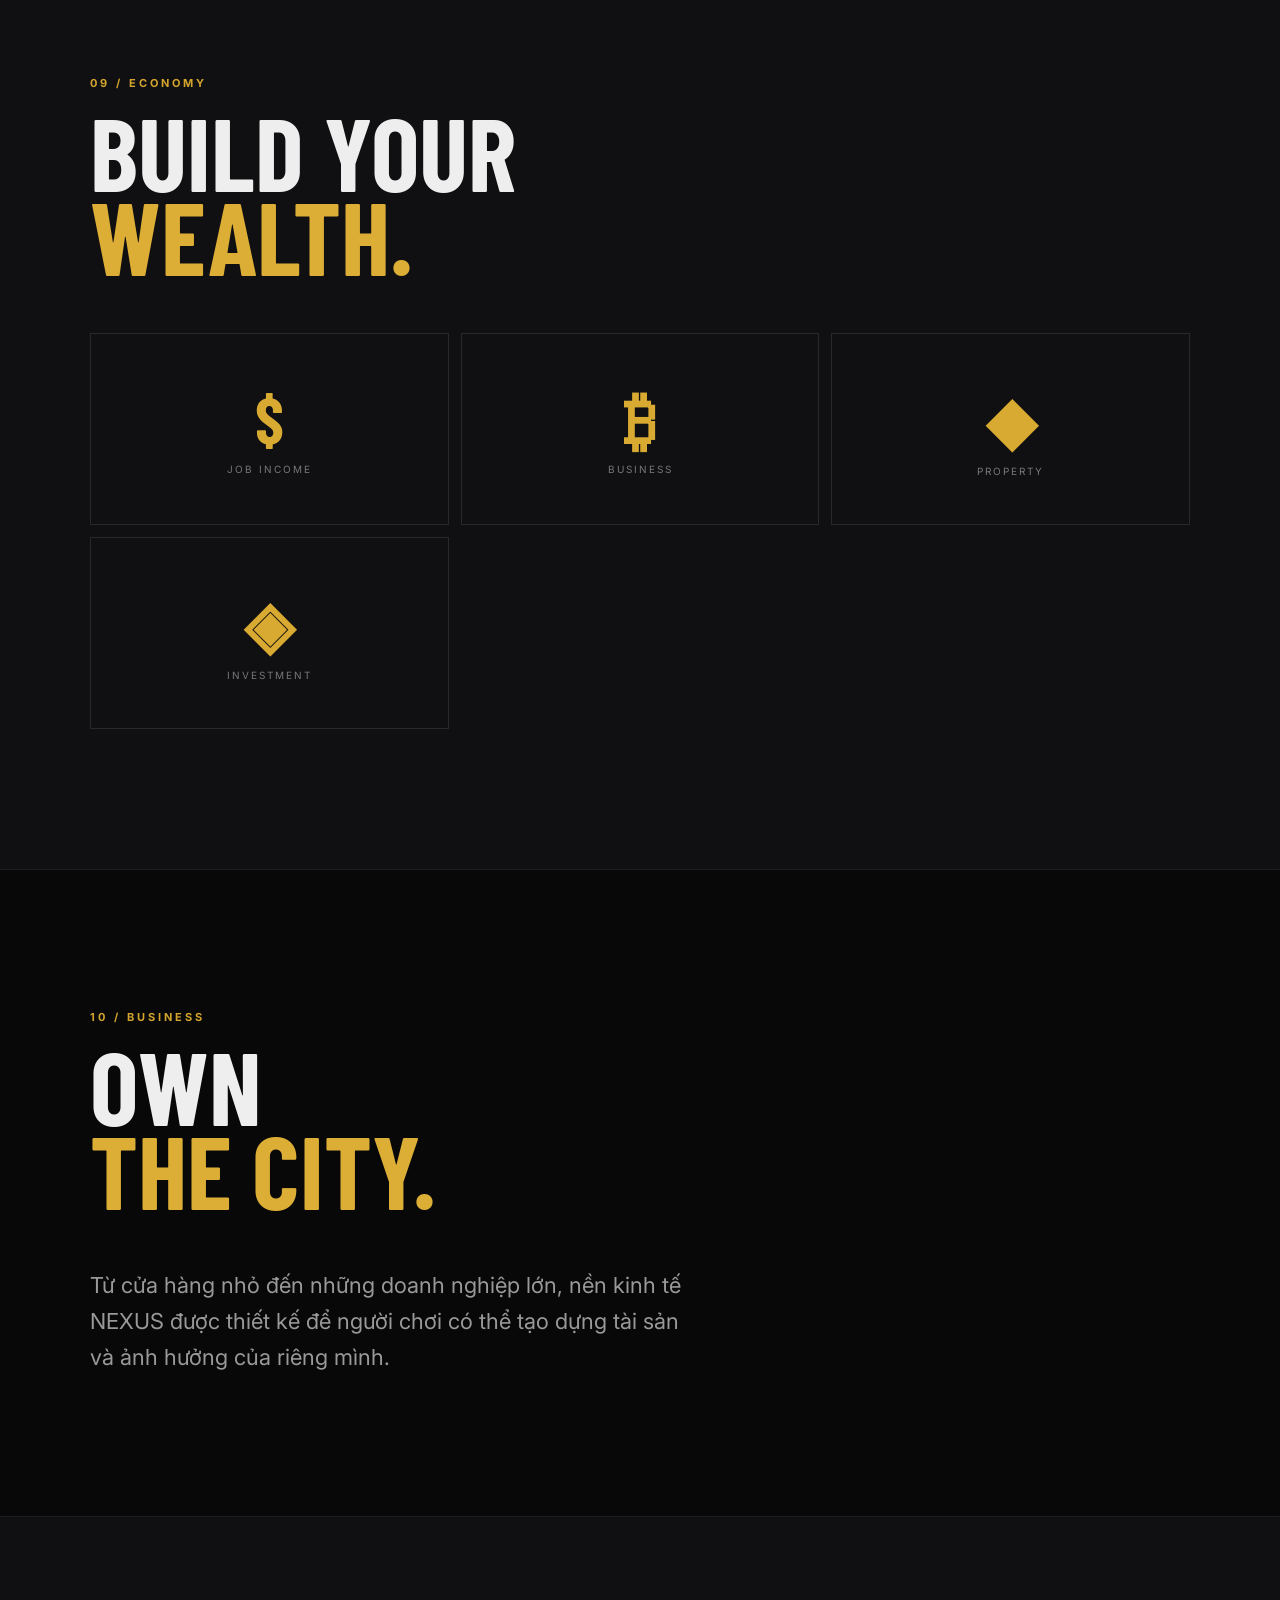
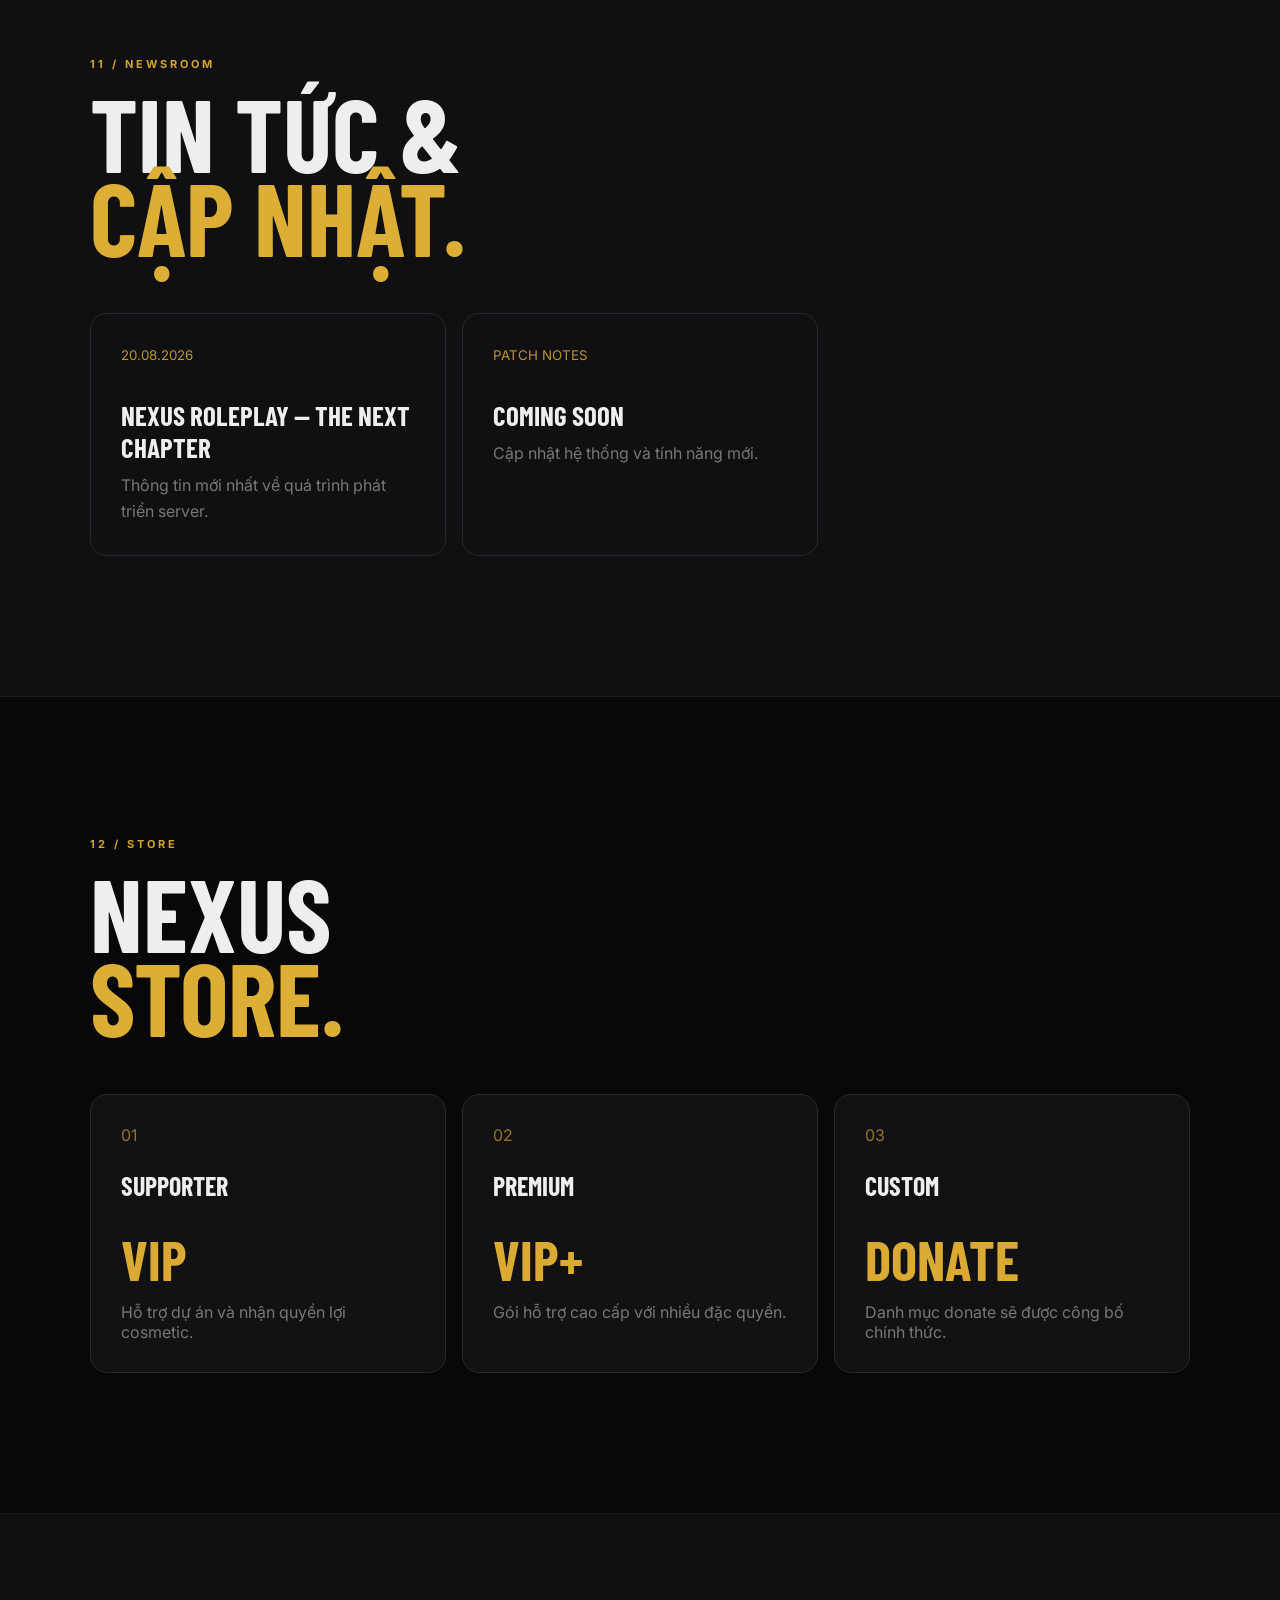
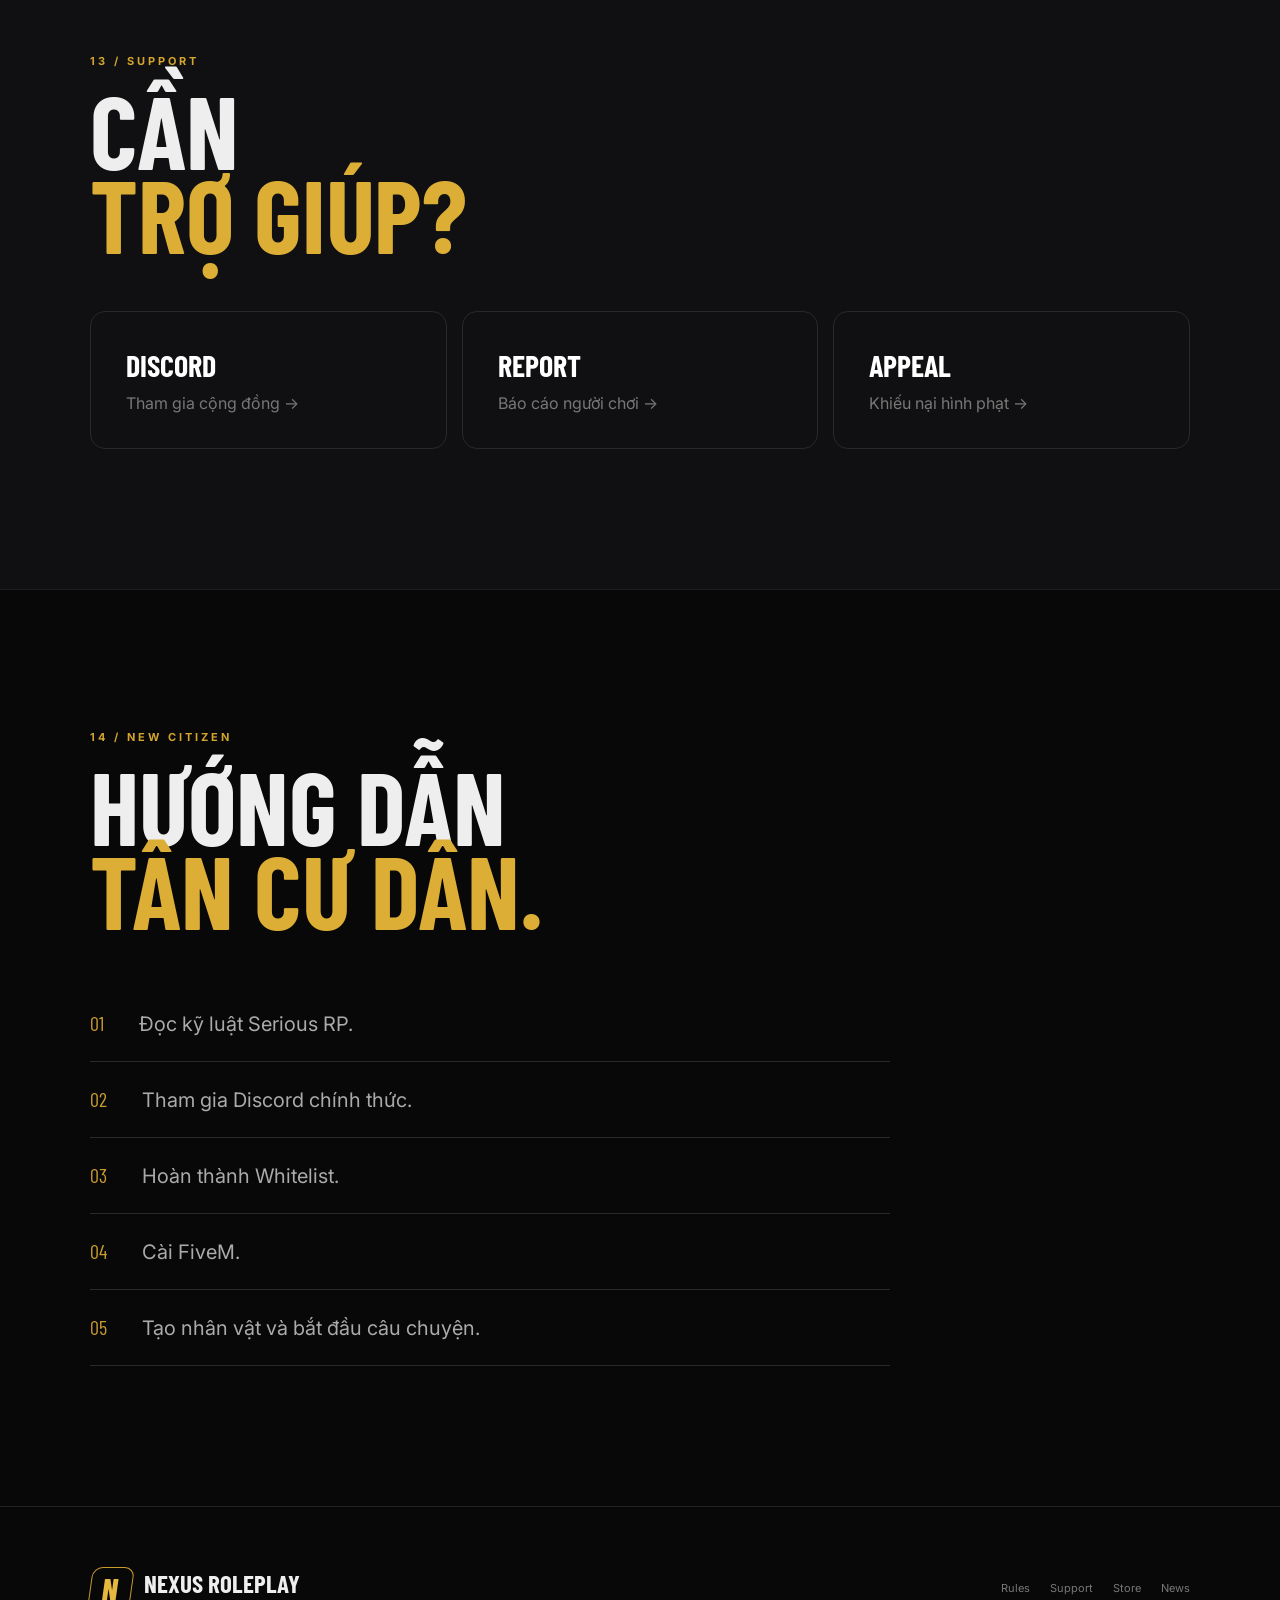
==== commit 9baadf4f: "Update index.html" ====
--- a/index.html
+++ b/index.html
@@ -188,67 +188,210 @@
     </section>
 
     <section class="section dark-section" id="whitelist">
-      <div class="section-head"><p>07 / WHITELIST</p><h2>CHỨNG MINH<br><em>BẠN THUỘC VỀ NEXUS.</em></h2></div>
-      <div class="wl-box">
-  <b>WHITELIST APPLICATION</b>
-  <p>Điền thông tin nhân vật và trả lời các câu hỏi Serious RP để đội ngũ NEXUS xét duyệt.</p>
-
-  <form id="whitelistForm">
-
-    <input type="text" name="characterName" placeholder="Tên nhân vật" required>
-
-    <input type="number" name="characterAge" placeholder="Tuổi nhân vật" min="18" max="80" required>
-
-    <input type="text" name="discordId" placeholder="Discord ID" required>
-
-    <input type="text" name="steamHex" placeholder="Steam Hex" required>
-
-    <textarea name="biography" placeholder="Tiểu sử nhân vật: Quê quán, gia đình, quá trình trưởng thành..." required></textarea>
-
-    <textarea name="direction" placeholder="Định hướng nhân vật: Bạn muốn trở thành ai và xây dựng câu chuyện như thế nào tại NEXUS?" required></textarea>
-
-    <h3>CÂU HỎI ROLEPLAY</h3>
-
-    <label>01. Bạn đang lái xe và vô tình va chạm với một người chơi khác. Bạn xử lý thế nào?</label>
-    <textarea name="answer1" required></textarea>
-
-    <label>02. Bạn bị một người dùng súng uy hiếp. Nhân vật của bạn nên phản ứng như thế nào?</label>
-    <textarea name="answer2" required></textarea>
-
-    <label>03. Bạn đang bị cảnh sát truy đuổi. Bạn sẽ làm gì để tình huống vẫn hợp lý trong RP?</label>
-    <textarea name="answer3" required></textarea>
-
-    <label>04. Bạn nghe bạn bè Discord nói vị trí của một người chơi đang trốn. Nhân vật của bạn có được biết thông tin đó không? Vì sao?</label>
-    <textarea name="answer4" required></textarea>
-
-    <label>05. Một người chơi cố tình ép nhân vật của bạn thực hiện một hành động phi thực tế. Bạn xử lý thế nào?</label>
-    <textarea name="answer5" required></textarea>
-
-    <label>06. Nhân vật của bạn bị thương nặng sau một vụ tai nạn. Bạn sẽ RP tình huống này như thế nào?</label>
-    <textarea name="answer6" required></textarea>
-
-    <label>07. Bạn đang bị bắt cóc nhưng có cơ hội chống trả. Bạn cần cân nhắc điều gì trước khi hành động?</label>
-    <textarea name="answer7" required></textarea>
-
-    <label>08. Bạn chứng kiến một vụ cướp nhưng nhân vật của bạn không có lý do để can thiệp. Bạn sẽ làm gì?</label>
-    <textarea name="answer8" required></textarea>
-
-    <label>09. Theo bạn, Serious Roleplay là gì?</label>
-    <textarea name="answer9" required></textarea>
-
-    <label class="checkbox-row">
-      <input type="checkbox" name="agree" required>
-      Tôi đã đọc luật NEXUS Roleplay và cam kết tuân thủ luật server.
-    </label>
-
-    <button type="submit" class="primary">
-      GỬI ĐƠN WHITELIST ↗
-    </button>
-
-    <p id="wlMessage"></p>
-
-  </form>
-      </div>
+  <div class="section-head">
+    <p>07 / NEXUS WHITELIST</p>
+    <h2>ENTER THE<br><em>NEXUS.</em></h2>
+  </div>
+
+  <div class="wl-3d-wrap">
+
+    <div class="wl-3d-card">
+
+      <div class="wl-glow"></div>
+      <div class="wl-grid"></div>
+
+      <div class="wl-card-top">
+        <span class="wl-badge">NEXUS</span>
+        <span class="wl-status">
+          <i></i> WHITELIST APPLICATION
+        </span>
+      </div>
+
+      <div class="wl-title">
+        <span>APPLICATION</span>
+        <h3>BƯỚC VÀO<br><strong>THÀNH PHỐ.</strong></h3>
+        <p>
+          Hoàn thành biểu mẫu bên dưới để bắt đầu hành trình
+          Serious Roleplay tại NEXUS.
+        </p>
+      </div>
+
+      <form id="whitelistForm" class="wl-form">
+
+        <div class="wl-row">
+          <div class="wl-field">
+            <label>TÊN NHÂN VẬT</label>
+            <input
+              type="text"
+              name="characterName"
+              placeholder="Ví dụ: Michael Carter"
+              required
+            >
+          </div>
+
+          <div class="wl-field">
+            <label>TUỔI NHÂN VẬT</label>
+            <input
+              type="number"
+              name="characterAge"
+              placeholder="18"
+              min="18"
+              max="80"
+              required
+            >
+          </div>
+        </div>
+
+        <div class="wl-row">
+          <div class="wl-field">
+            <label>DISCORD ID</label>
+            <input
+              type="text"
+              name="discordId"
+              placeholder="123456789012345678"
+              required
+            >
+          </div>
+
+          <div class="wl-field">
+            <label>STEAM HEX</label>
+            <input
+              type="text"
+              name="steamHex"
+              placeholder="steam:110000..."
+              required
+            >
+          </div>
+        </div>
+
+        <div class="wl-field">
+          <label>TIỂU SỬ NHÂN VẬT</label>
+          <textarea
+            name="biography"
+            placeholder="Quê quán, gia đình, quá trình trưởng thành..."
+            required
+          ></textarea>
+        </div>
+
+        <div class="wl-field">
+          <label>ĐỊNH HƯỚNG NHÂN VẬT</label>
+          <textarea
+            name="direction"
+            placeholder="Bạn muốn nhân vật trở thành ai tại NEXUS?"
+            required
+          ></textarea>
+        </div>
+
+        <div class="wl-divider">
+          <span>ROLEPLAY TEST</span>
+        </div>
+
+        <div class="wl-question">
+          <span>01</span>
+          <label>
+            Bạn đang lái xe và vô tình va chạm với một người chơi khác.
+            Bạn xử lý thế nào?
+          </label>
+          <textarea name="answer1" required></textarea>
+        </div>
+
+        <div class="wl-question">
+          <span>02</span>
+          <label>
+            Bạn bị một người dùng súng uy hiếp.
+            Nhân vật của bạn phản ứng như thế nào?
+          </label>
+          <textarea name="answer2" required></textarea>
+        </div>
+
+        <div class="wl-question">
+          <span>03</span>
+          <label>
+            Bạn đang bị cảnh sát truy đuổi.
+            Bạn sẽ làm gì để tình huống vẫn hợp lý trong RP?
+          </label>
+          <textarea name="answer3" required></textarea>
+        </div>
+
+        <div class="wl-question">
+          <span>04</span>
+          <label>
+            Bạn nghe bạn bè Discord nói vị trí của một người chơi.
+            Nhân vật của bạn có được biết thông tin đó không? Vì sao?
+          </label>
+          <textarea name="answer4" required></textarea>
+        </div>
+
+        <div class="wl-question">
+          <span>05</span>
+          <label>
+            Một người chơi ép nhân vật của bạn thực hiện hành động
+            phi thực tế. Bạn xử lý thế nào?
+          </label>
+          <textarea name="answer5" required></textarea>
+        </div>
+
+        <div class="wl-question">
+          <span>06</span>
+          <label>
+            Nhân vật của bạn bị thương nặng sau một vụ tai nạn.
+            Bạn sẽ RP tình huống này như thế nào?
+          </label>
+          <textarea name="answer6" required></textarea>
+        </div>
+
+        <div class="wl-question">
+          <span>07</span>
+          <label>
+            Bạn đang bị bắt cóc nhưng có cơ hội chống trả.
+            Bạn cần cân nhắc điều gì trước khi hành động?
+          </label>
+          <textarea name="answer7" required></textarea>
+        </div>
+
+        <div class="wl-question">
+          <span>08</span>
+          <label>
+            Bạn chứng kiến một vụ cướp nhưng nhân vật không có lý do
+            để can thiệp. Bạn sẽ làm gì?
+          </label>
+          <textarea name="answer8" required></textarea>
+        </div>
+
+        <div class="wl-question">
+          <span>09</span>
+          <label>
+            Theo bạn, Serious Roleplay là gì?
+          </label>
+          <textarea name="answer9" required></textarea>
+        </div>
+
+        <label class="wl-agree">
+          <input type="checkbox" name="agree" required>
+          <span>
+            Tôi đã đọc luật NEXUS Roleplay và cam kết tuân thủ
+            luật server.
+          </span>
+        </label>
+
+        <button type="submit" class="wl-submit">
+          <span>GỬI ĐƠN WHITELIST</span>
+          <b>↗</b>
+        </button>
+
+        <p id="wlMessage" class="wl-message"></p>
+
+      </form>
+
+      <div class="wl-footer">
+        <span>NEXUS ROLEPLAY</span>
+        <span>SECURE APPLICATION</span>
+        <span>EST. 2026</span>
+      </div>
+
+    </div>
+  </div>
+    </section>
 
     <section class="section" id="map">
       <div class="section-head"><p>08 / MAP</p><h2>EXPLORE<br><em>THE CITY.</em></h2></div>
--- a/style.css
+++ b/style.css
@@ -164,3 +164,228 @@
 .nexus-modal-tags span{border:1px solid #39332a;border-radius:999px;padding:8px 12px;color:#d6a932;font-size:9px;font-weight:800;letter-spacing:1px}
 @keyframes nexusModalIn{from{opacity:0;transform:translateY(20px) scale(.97)}to{opacity:1;transform:none}}
 @media(max-width:650px){.nexus-modal-box{padding:32px 24px}.nexus-modal-box h2{font-size:58px}.nexus-modal-box p{font-size:14px}}
+/* =========================================
+   NEXUS WL — PREMIUM MOBILE FORM
+   ========================================= */
+
+#whitelistForm {
+  width: 100%;
+  max-width: 900px;
+  margin: 30px auto 0;
+  display: flex;
+  flex-direction: column;
+  gap: 22px;
+}
+
+/* INPUT + TEXTAREA */
+
+#whitelistForm input[type="text"],
+#whitelistForm input[type="number"],
+#whitelistForm textarea {
+  width: 100%;
+  box-sizing: border-box;
+  display: block;
+  background: rgba(255,255,255,.035);
+  border: 1px solid rgba(245,180,45,.20);
+  border-radius: 10px;
+  color: #fff;
+  font-family: inherit;
+  font-size: 15px;
+  padding: 14px 16px;
+  outline: none;
+  transition: .25s ease;
+}
+
+#whitelistForm input[type="text"],
+#whitelistForm input[type="number"] {
+  min-height: 50px;
+}
+
+#whitelistForm textarea {
+  min-height: 105px;
+  resize: vertical;
+  line-height: 1.6;
+}
+
+/* PLACEHOLDER */
+
+#whitelistForm input::placeholder,
+#whitelistForm textarea::placeholder {
+  color: rgba(255,255,255,.38);
+}
+
+/* FOCUS */
+
+#whitelistForm input:focus,
+#whitelistForm textarea:focus {
+  border-color: #f5ad2d;
+  background: rgba(245,173,45,.055);
+  box-shadow: 0 0 0 3px rgba(245,173,45,.08);
+}
+
+/* THÔNG TIN NHÂN VẬT */
+
+#whitelistForm > input:nth-of-type(1),
+#whitelistForm > input:nth-of-type(2),
+#whitelistForm > input:nth-of-type(3),
+#whitelistForm > input:nth-of-type(4),
+#whitelistForm > textarea:nth-of-type(1),
+#whitelistForm > textarea:nth-of-type(2) {
+  margin-bottom: 0;
+}
+
+/* CÂU HỎI */
+
+#whitelistForm h3 {
+  margin: 12px 0 -5px;
+  padding-left: 14px;
+  border-left: 3px solid #f5ad2d;
+  color: #f5ad2d;
+  font-size: 18px;
+  letter-spacing: 1.5px;
+}
+
+/* QUESTION CARD */
+
+#whitelistForm label:not(.checkbox-row) {
+  display: block;
+  padding: 18px;
+  background: rgba(255,255,255,.025);
+  border: 1px solid rgba(255,255,255,.07);
+  border-radius: 12px;
+  color: rgba(255,255,255,.88);
+  font-size: 14px;
+  line-height: 1.6;
+}
+
+#whitelistForm label:not(.checkbox-row) textarea {
+  margin-top: 13px;
+}
+
+/* CHECKBOX */
+
+#whitelistForm .checkbox-row {
+  display: flex;
+  align-items: center;
+  gap: 12px;
+  padding: 15px 16px;
+  background: rgba(245,173,45,.045);
+  border: 1px solid rgba(245,173,45,.18);
+  border-radius: 10px;
+  color: rgba(255,255,255,.75);
+  cursor: pointer;
+}
+
+#whitelistForm .checkbox-row input {
+  appearance: none;
+  width: 20px;
+  height: 20px;
+  min-width: 20px;
+  margin: 0;
+  border: 1px solid rgba(245,173,45,.55);
+  border-radius: 5px;
+  background: transparent;
+  cursor: pointer;
+}
+
+#whitelistForm .checkbox-row input:checked {
+  background: #f5ad2d;
+  border-color: #f5ad2d;
+  box-shadow: inset 0 0 0 4px #151515;
+}
+
+/* BUTTON */
+
+#whitelistForm button[type="submit"] {
+  width: 100%;
+  min-height: 55px;
+  margin-top: 5px;
+  border: 0;
+  border-radius: 10px;
+  background: #f5ad2d;
+  color: #111;
+  font-family: inherit;
+  font-size: 14px;
+  font-weight: 800;
+  letter-spacing: 1.5px;
+  cursor: pointer;
+  transition: .25s ease;
+}
+
+#whitelistForm button[type="submit"]:hover {
+  transform: translateY(-2px);
+  box-shadow: 0 10px 30px rgba(245,173,45,.18);
+}
+
+#wlMessage {
+  text-align: center;
+  color: #f5ad2d;
+  font-weight: 600;
+  line-height: 1.5;
+}
+
+/* =========================================
+   DESKTOP — 2 CỘT THÔNG TIN CƠ BẢN
+   ========================================= */
+
+@media (min-width: 700px) {
+
+  #whitelistForm {
+    gap: 20px;
+  }
+
+  #whitelistForm > input:nth-of-type(1),
+  #whitelistForm > input:nth-of-type(2),
+  #whitelistForm > input:nth-of-type(3),
+  #whitelistForm > input:nth-of-type(4) {
+    width: calc(50% - 10px);
+  }
+
+  #whitelistForm > input:nth-of-type(1),
+  #whitelistForm > input:nth-of-type(3) {
+    margin-right: auto;
+  }
+
+}
+
+/* =========================================
+   MOBILE — XẾP ĐẸP 1 CỘT
+   ========================================= */
+
+@media (max-width: 699px) {
+
+  #whitelistForm {
+    gap: 15px;
+    margin-top: 22px;
+  }
+
+  #whitelistForm h3 {
+    font-size: 16px;
+    margin-top: 8px;
+  }
+
+  #whitelistForm label:not(.checkbox-row) {
+    padding: 15px;
+    font-size: 13px;
+  }
+
+  #whitelistForm input[type="text"],
+  #whitelistForm input[type="number"],
+  #whitelistForm textarea {
+    font-size: 14px;
+    padding: 13px 14px;
+  }
+
+  #whitelistForm textarea {
+    min-height: 95px;
+  }
+
+  #whitelistForm .checkbox-row {
+    font-size: 12px;
+    line-height: 1.45;
+  }
+
+  #whitelistForm button[type="submit"] {
+    min-height: 52px;
+  }
+}
